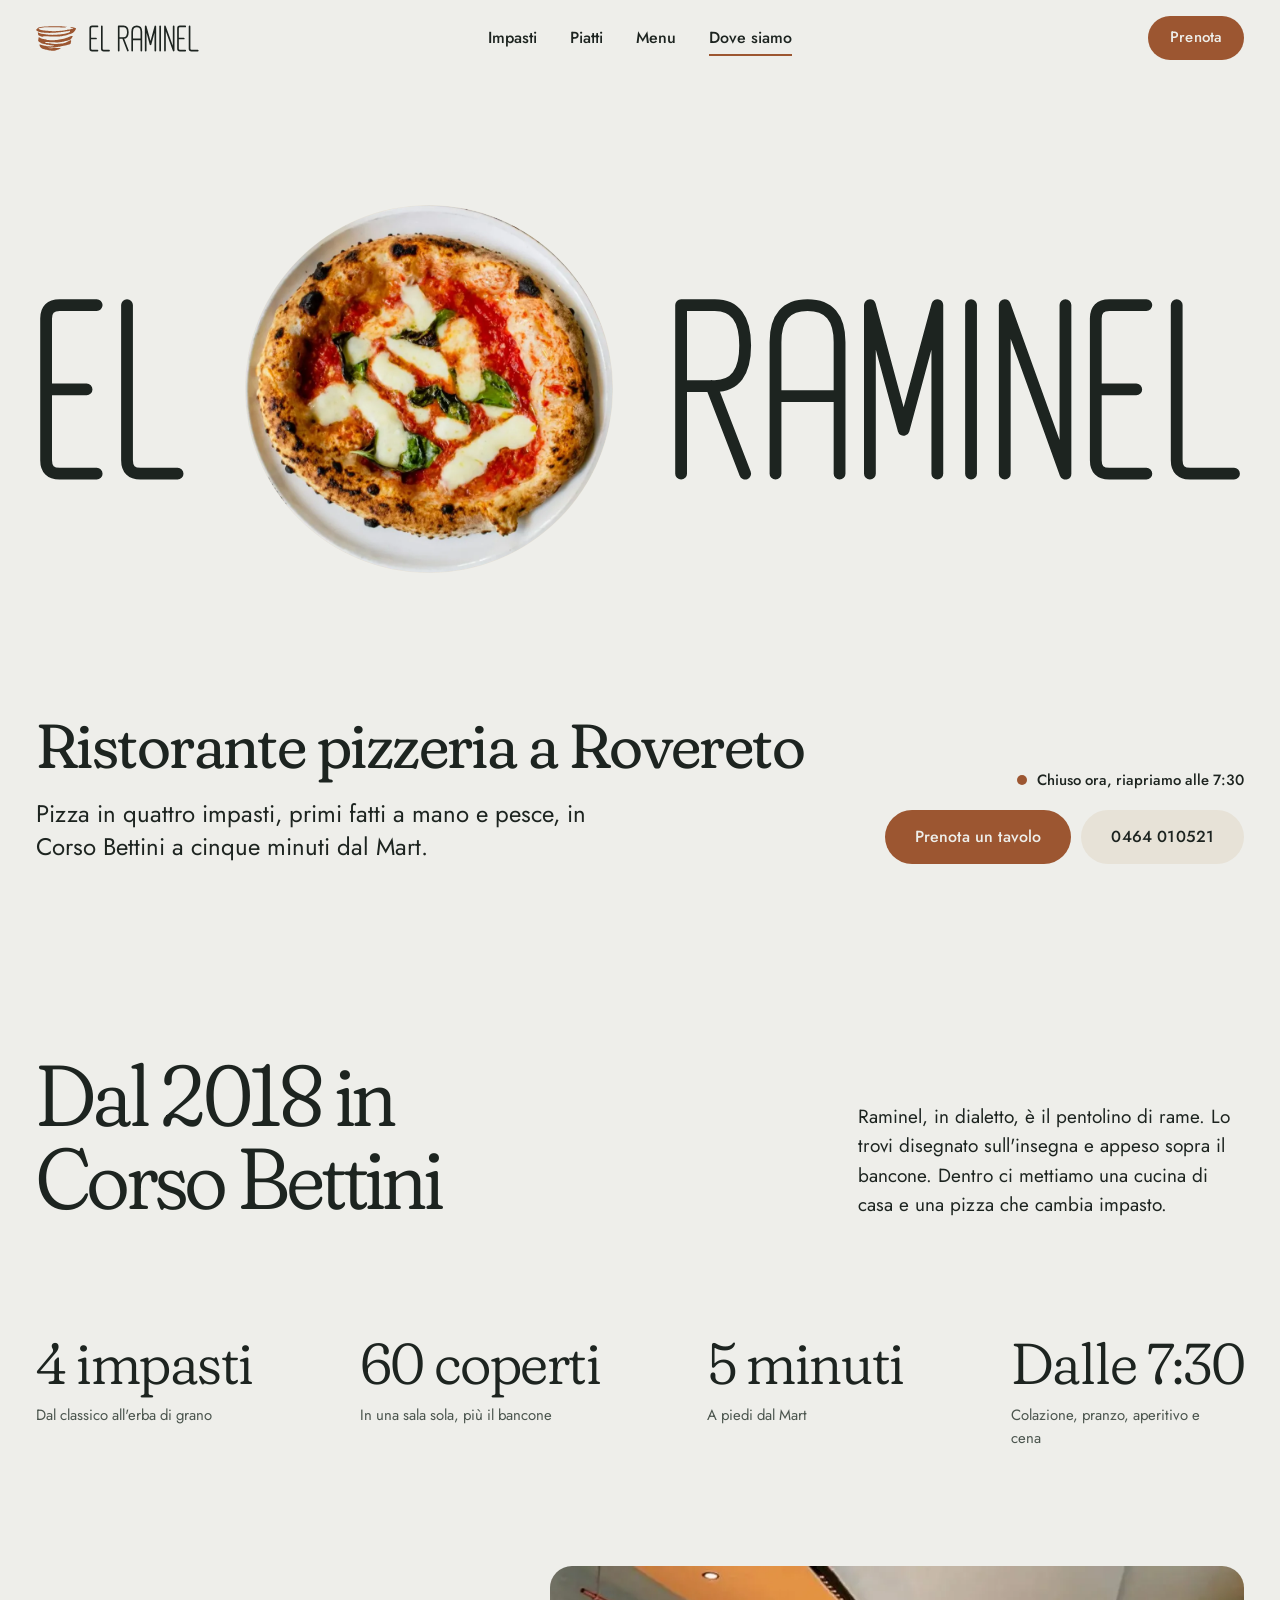
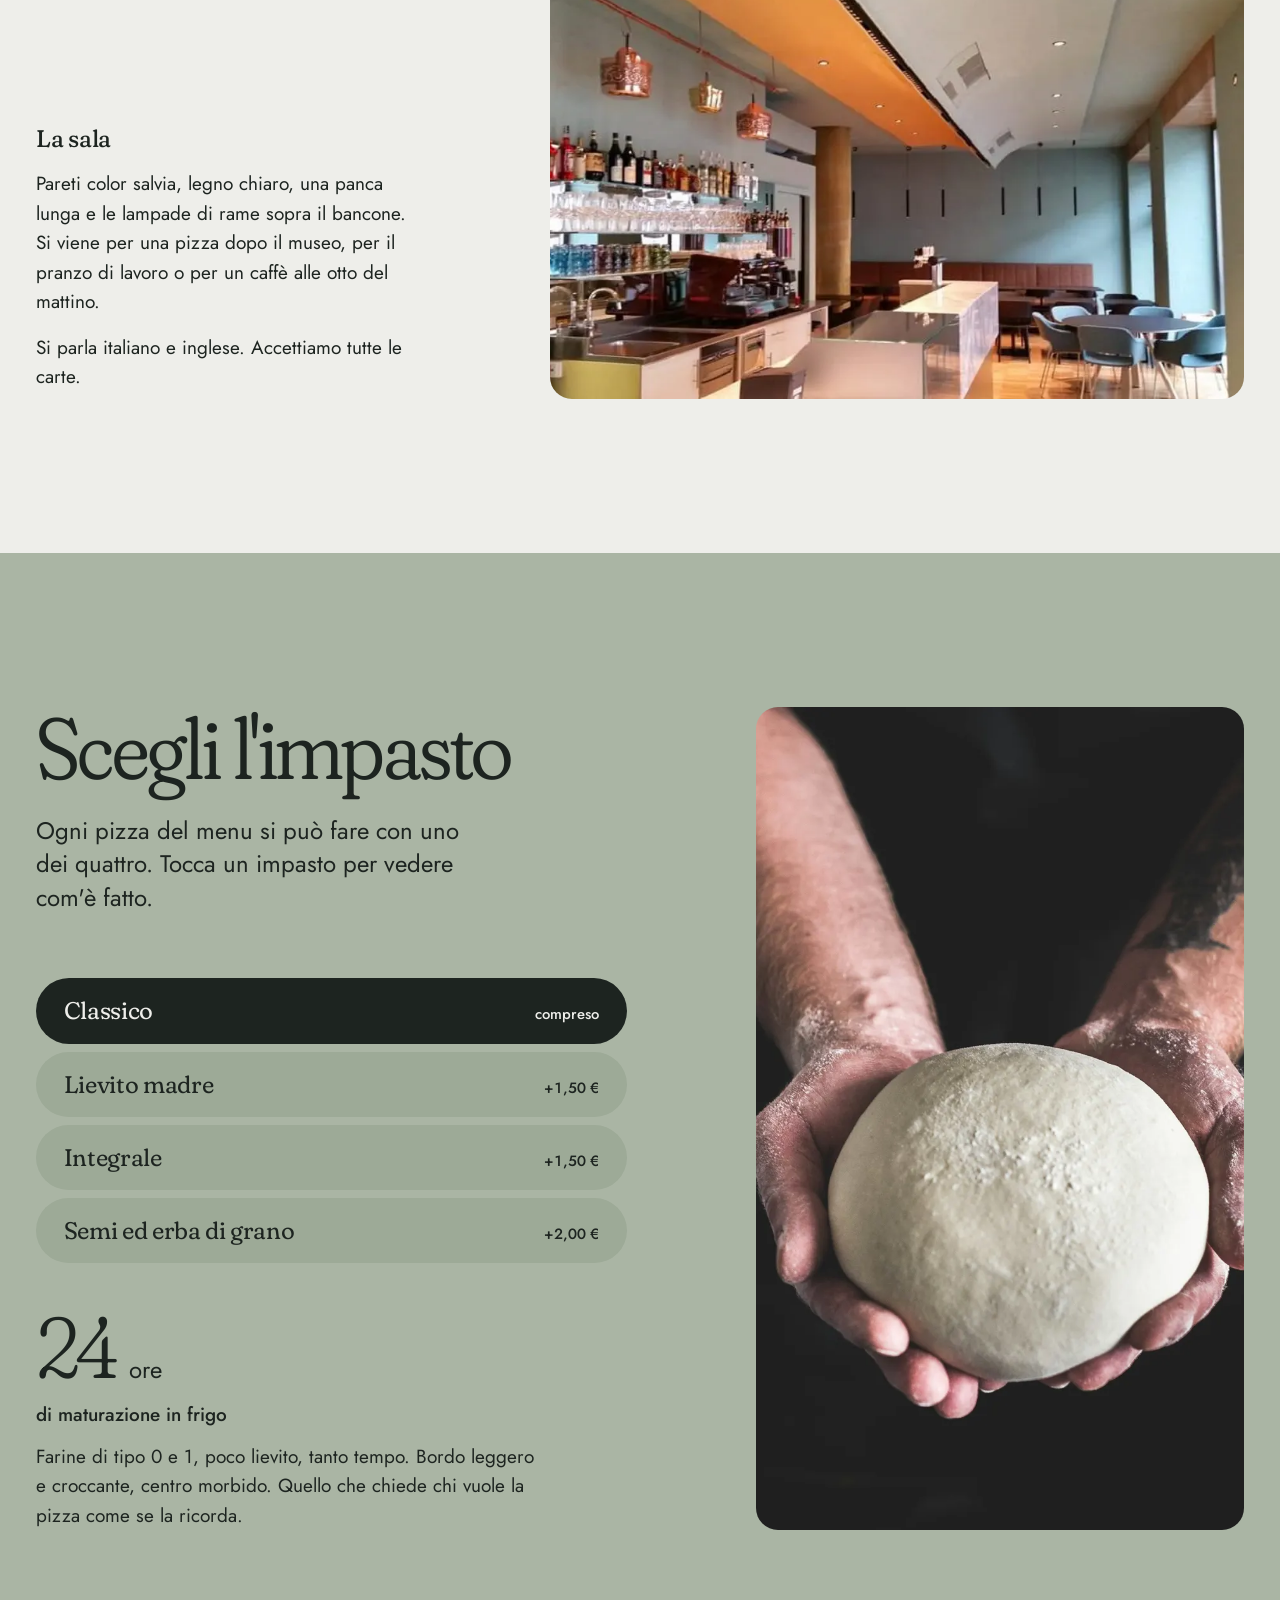
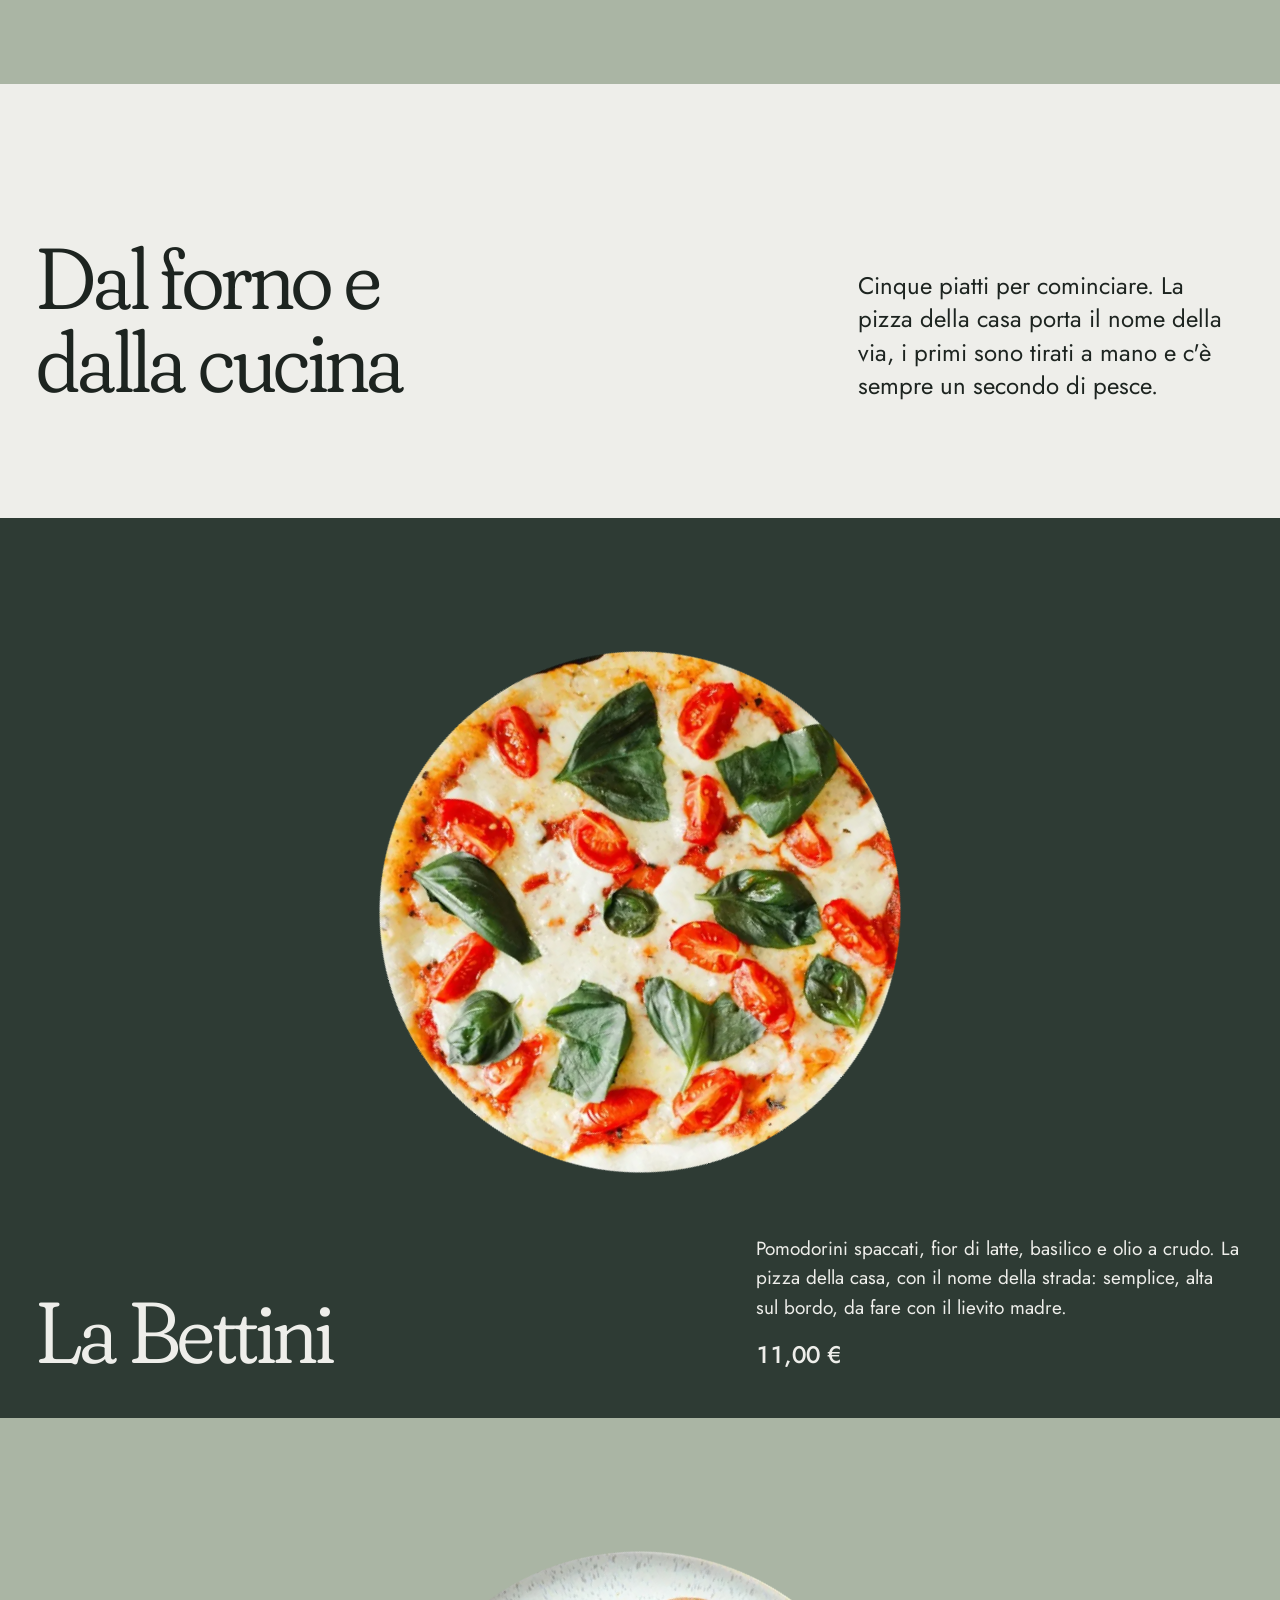
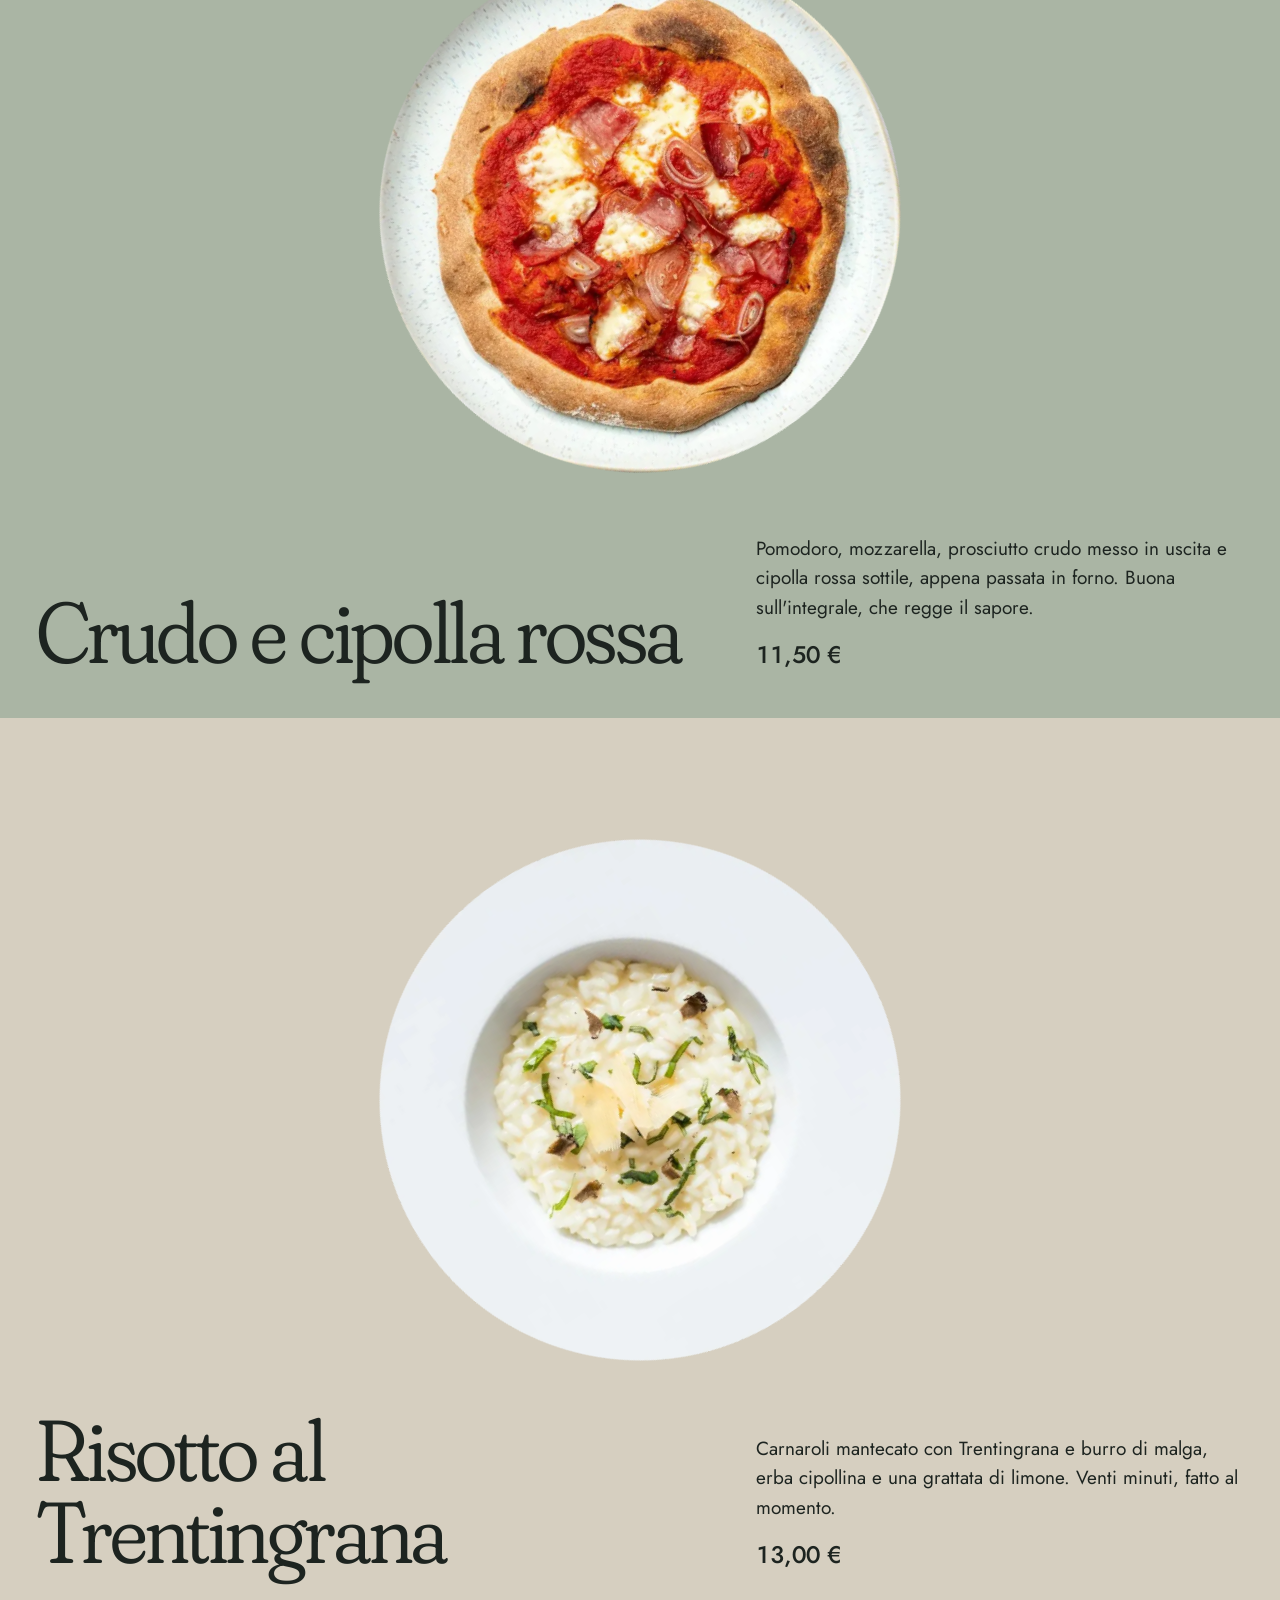
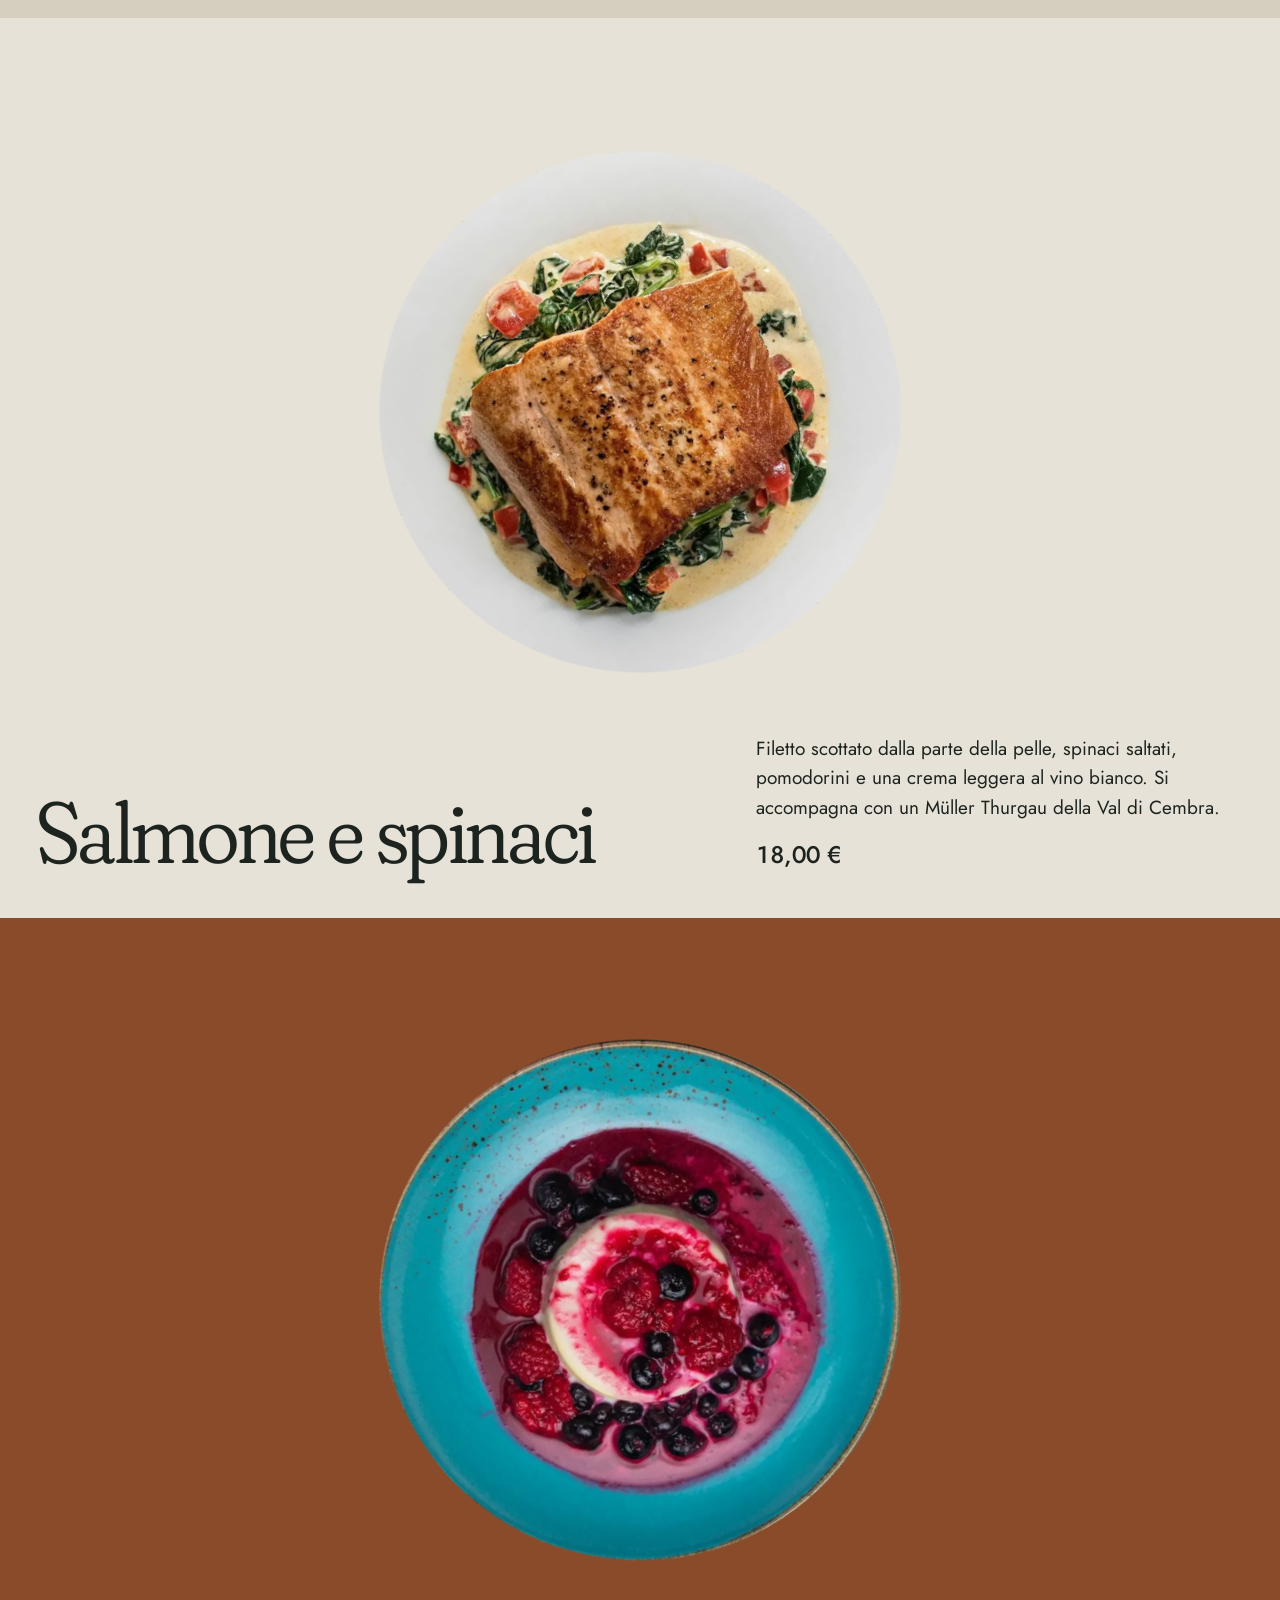
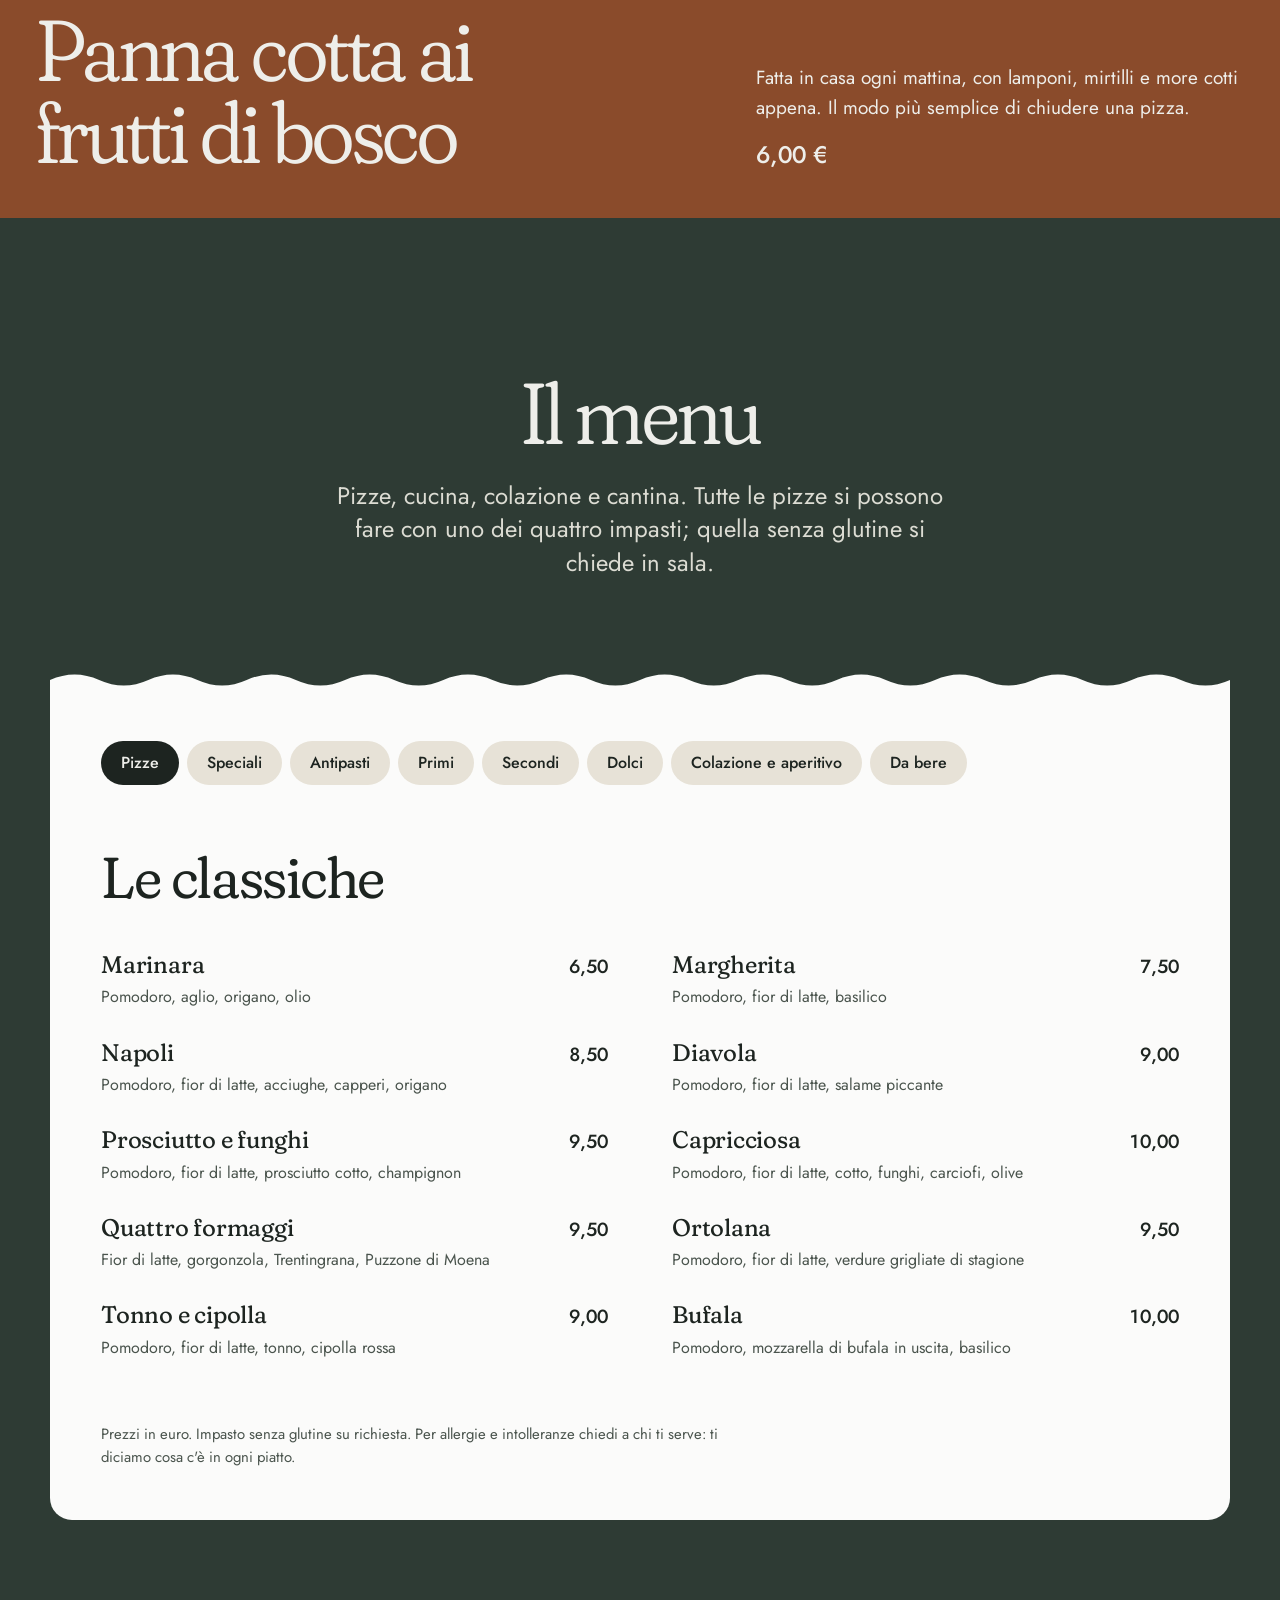
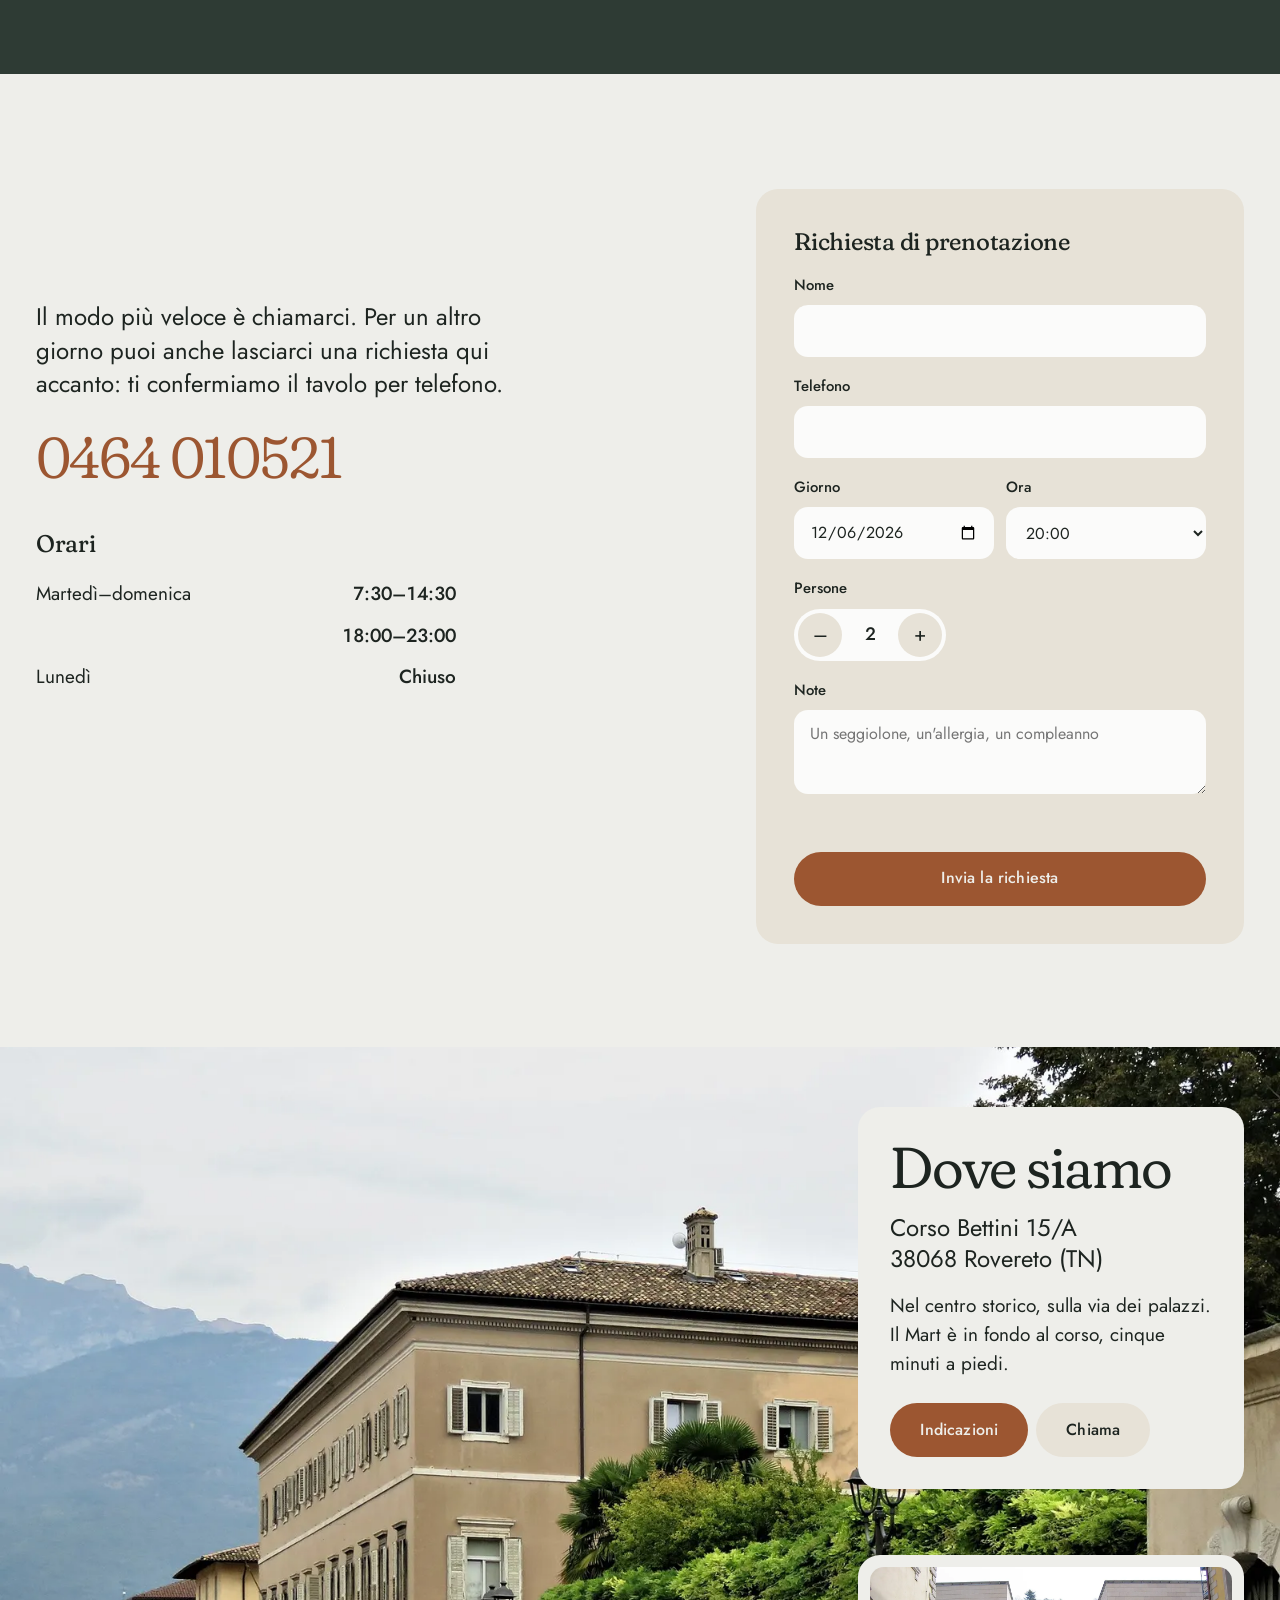
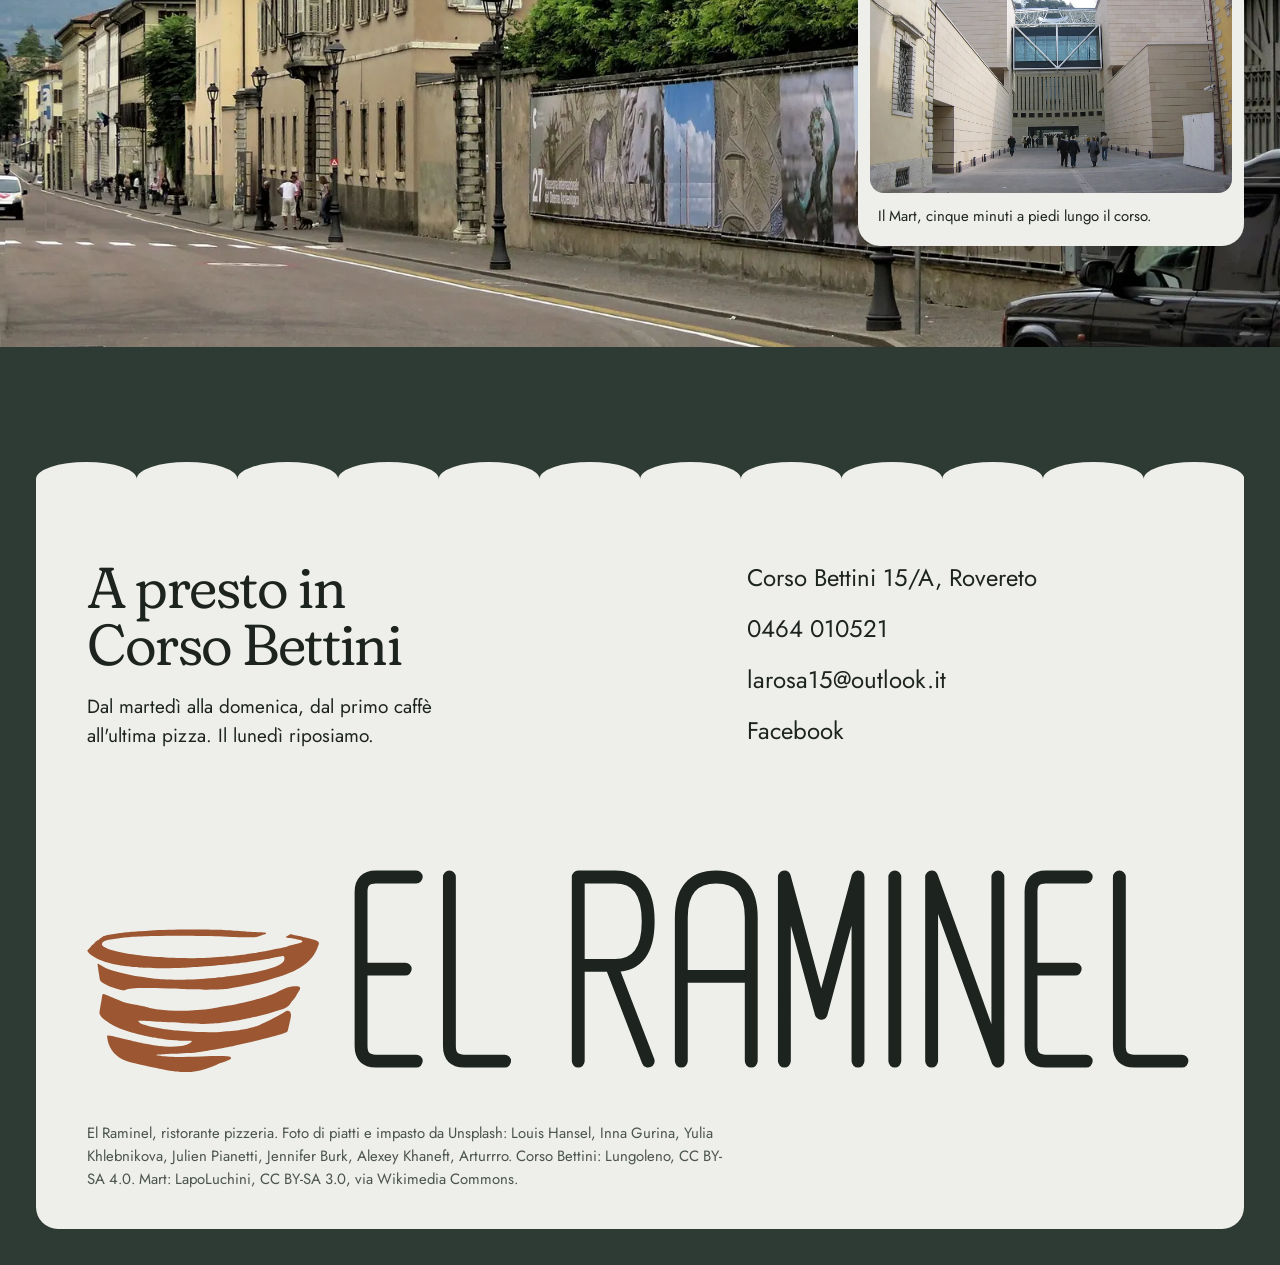
==== index.html @ 14fb2dc4 "Sito one-page di El Raminel, ristorante pizzeria a Rovereto Pagina statica (HTML, CSS, JS senza buil" ====
<!doctype html>
<html lang="it">
<head>
<meta charset="utf-8">
<meta name="viewport" content="width=device-width, initial-scale=1">
<title>El Raminel — Ristorante pizzeria a Rovereto</title>
<meta name="description" content="Ristorante pizzeria in Corso Bettini 15/A a Rovereto, a cinque minuti dal Mart. Pizza in quattro impasti, primi fatti a mano, pesce e dolci della casa. Chiuso il lunedì.">
<meta name="theme-color" content="#eeeeea">
<meta property="og:title" content="El Raminel — Ristorante pizzeria a Rovereto">
<meta property="og:description" content="Pizza in quattro impasti, primi fatti a mano e pesce, in Corso Bettini a cinque minuti dal Mart.">
<meta property="og:image" content="img/og.jpg">
<meta property="og:locale" content="it_IT">
<link rel="icon" href="img/logo/favicon.svg" type="image/svg+xml">
<link rel="preconnect" href="https://fonts.googleapis.com">
<link rel="preconnect" href="https://fonts.gstatic.com" crossorigin>
<link href="https://fonts.googleapis.com/css2?family=Fraunces:opsz,wght,SOFT,WONK@9..144,300..500,100,0&family=Jost:wght@400;500&display=swap" rel="stylesheet">
<link rel="preload" as="image" href="img/piatti/margherita.webp" fetchpriority="high">
<link rel="stylesheet" href="css/style.css">
<script>document.documentElement.classList.add('js')</script>
<script type="application/ld+json">
{"@context":"https://schema.org","@type":"Restaurant","name":"El Raminel","servesCuisine":["Pizza","Italiana","Trentina"],"telephone":"+39 0464 010521","email":"larosa15@outlook.it","address":{"@type":"PostalAddress","streetAddress":"Corso Bettini 15/A","postalCode":"38068","addressLocality":"Rovereto","addressRegion":"TN","addressCountry":"IT"},"openingHoursSpecification":[{"@type":"OpeningHoursSpecification","dayOfWeek":["Tuesday","Wednesday","Thursday","Friday","Saturday","Sunday"],"opens":"07:30","closes":"14:30"},{"@type":"OpeningHoursSpecification","dayOfWeek":["Tuesday","Wednesday","Thursday","Friday","Saturday","Sunday"],"opens":"18:00","closes":"23:00"}],"acceptsReservations":true,"priceRange":"€€"}
</script>
</head>
<body>
<svg width="0" height="0" style="position:absolute" aria-hidden="true">
  <symbol id="pot" viewBox="58 23 1527 943"><path fill="currentColor" fill-rule="evenodd" d="M 684.5 26.6 C 616.9 27.0, 502.4 30.7, 462 34.0 C 455.1 34.5, 441.8 35.4, 432.5 36.0 C 392.3 38.4, 339.6 42.5, 318.6 45.0 C 313.7 45.6, 301.8 46.9, 292.1 48.0 C 282.4 49.1, 271.5 50.4, 268 50.9 C 264.4 51.4, 254.5 52.8, 246 53.9 C 219.1 57.6, 183.6 64.3, 177.4 67.0 C 174.9 68.1, 171.5 69, 170.0 69 C 167.4 69, 164.5 70.7, 155.8 77.8 C 153.5 79.6, 150.2 81.7, 148.5 82.4 C 144.8 84.2, 142.1 86.5, 139.2 90.6 C 137.7 92.7, 135.3 94.3, 131.7 95.4 C 124.0 97.9, 111.7 107.6, 108.7 113.6 C 107.8 115.3, 106.0 117.4, 104.7 118.2 C 103.3 119.1, 100.9 121.1, 99.3 122.6 C 97.6 124.2, 94.4 126.7, 92.2 128.2 C 89.4 130.1, 87.3 132.7, 85.5 136.4 C 84.0 139.6, 81.8 142.5, 80.0 143.6 C 78.4 144.5, 76.7 146.1, 76.3 147.1 C 75.0 149.8, 65.1 159.8, 63.0 160.4 C 54.1 163.2, 68.8 183.4, 90 197.6 C 131.0 225.1, 179.7 243.7, 246 257.0 C 274.6 262.7, 286.5 264.7, 316.5 268.3 C 328.1 269.8, 332.6 270.2, 371.5 273.6 C 381.4 274.4, 394.2 275.5, 400 276.0 C 432.2 278.8, 529.9 281.2, 584 280.5 C 633.6 279.8, 706.9 277.6, 730 276.0 C 737.4 275.5, 753.8 274.4, 766.5 273.5 C 779.1 272.7, 795.3 271.5, 802.5 271.0 C 824.6 269.2, 841.7 268.1, 861.5 267.0 C 871.9 266.4, 883.6 265.5, 887.5 264.9 C 891.3 264.4, 900.1 263.5, 907 262.9 C 913.8 262.3, 925.5 261.1, 933 260.4 C 940.4 259.6, 954.1 258.3, 963.5 257.4 C 972.8 256.6, 984.3 255.5, 989 255.0 C 993.6 254.4, 1003.1 253.5, 1010 252.9 C 1016.8 252.3, 1027.6 251.1, 1034 250.3 C 1040.3 249.5, 1050.9 248.2, 1057.5 247.4 C 1064.1 246.6, 1076.4 245.0, 1085 243.9 C 1093.5 242.8, 1104.3 241.4, 1109 240.8 C 1113.6 240.3, 1119.3 239.4, 1121.5 239.0 C 1123.7 238.5, 1130.2 237.6, 1136 237.0 C 1145.3 235.9, 1152.2 235.0, 1179.5 230.8 C 1183.3 230.3, 1188.1 229.4, 1190.1 228.9 C 1192.1 228.4, 1197.9 227.3, 1203.1 226.5 C 1208.2 225.7, 1220.6 223.7, 1230.5 221.9 C 1240.4 220.2, 1254.8 217.7, 1262.5 216.5 C 1275.6 214.3, 1293.7 210.7, 1307.4 207.5 C 1318.5 204.9, 1344.9 200, 1347.8 200 C 1356.9 200, 1359.6 219.9, 1352.3 234.2 C 1334.1 270.1, 1223.0 302.6, 1028 329.0 C 1008.8 331.6, 1005.5 332.0, 957 337.9 C 952.3 338.5, 941.5 339.6, 933 340.5 C 924.4 341.3, 913.2 342.4, 908 343.0 C 890.3 344.9, 878.5 346.0, 865 347.0 C 857.5 347.5, 842.9 348.6, 832.5 349.5 C 799.7 352.0, 762.7 353.9, 727 354.9 C 708.0 355.4, 688 356.1, 682.5 356.4 C 670.9 357.0, 568.7 354.3, 552.5 352.9 C 546.4 352.4, 534.7 351.5, 526.5 351.0 C 492.9 348.6, 482.3 347.2, 414.5 336.9 C 309.2 320.9, 209.0 295.0, 170.5 273.7 C 164.4 270.3, 155.5 265.4, 150.6 262.7 C 145.7 260.1, 139.7 256.5, 137.4 254.9 C 128.3 248.7, 126.1 251.1, 128.4 265.1 C 129.2 270.2, 130.8 280.8, 132.0 288.5 C 133.1 296.2, 134.8 307, 135.6 312.5 C 136.5 318, 137.6 324.7, 138.1 327.5 C 138.5 330.2, 139.4 336.3, 139.9 341 C 142.6 362.5, 145.7 367.5, 162.7 377.8 C 189.0 393.6, 225.3 408.7, 258.5 417.4 C 300.1 428.4, 299.6 428.3, 309.2 424.4 C 342.8 410.7, 406.4 408.5, 597.5 414.4 C 624.4 415.2, 662.2 416.4, 681.5 417.0 C 700.7 417.5, 729.3 418.4, 745 418.9 C 845.3 422.2, 850.1 422.3, 891 421.1 C 913.2 420.4, 936.4 419.5, 942.5 418.9 C 948.5 418.4, 959.8 417.5, 967.5 416.9 C 975.2 416.3, 991.4 414.1, 1003.5 412.0 C 1025.6 408.1, 1032.3 407.0, 1048 404.9 C 1062.7 402.9, 1074.1 401.0, 1086 398.5 C 1092.3 397.1, 1106.2 394.2, 1117 391.9 C 1153.0 384.3, 1205.2 370.9, 1250.5 357.7 C 1260.9 354.6, 1279.6 349.2, 1292 345.6 C 1449.0 300.0, 1525.9 247.9, 1568.9 157.8 C 1574.3 146.5, 1582.9 122.0, 1582.9 118 C 1582.9 104.5, 1570.0 97.0, 1532.5 88.5 C 1528.6 87.7, 1523.7 86.5, 1521.5 86.0 C 1506.1 82.2, 1463.6 72.3, 1444.5 68.0 C 1431.8 65.2, 1416.7 61.8, 1410.9 60.4 C 1396.2 57.0, 1398.8 56.4, 1377.7 68.2 C 1359.6 78.3, 1360.2 79.5, 1384.6 81.6 C 1411.8 83.9, 1429.3 87.2, 1466.0 97.1 C 1473.6 99.2, 1476.5 104.1, 1472.7 108.3 C 1470.4 110.8, 1463.8 113.0, 1429.5 122.4 C 1407.5 128.4, 1387.6 133.9, 1375 137.5 C 1362.9 140.8, 1340 146.2, 1306.5 153.5 C 1259.1 163.9, 1235.8 168.5, 1207.6 173.0 C 1190.5 175.8, 1175.8 178.2, 1175 178.4 C 1172.6 179.1, 1135.5 184.9, 1124 186.4 C 1118.2 187.2, 1105.6 188.7, 1096 189.9 C 1086.3 191.1, 1068.1 193.4, 1055.5 195.1 C 1027.5 198.7, 1012.3 200.3, 987.5 202.4 C 977.0 203.3, 959.0 204.9, 947.5 206.0 C 913.3 209.2, 889.3 210.8, 858 212.0 C 841.7 212.6, 820.6 213.5, 811.1 214.0 C 788.4 215.2, 707.0 215.2, 673.1 214.0 C 658.4 213.4, 632.3 212.5, 615 211.9 C 597.6 211.4, 577.8 210.5, 571 210.0 C 564.1 209.5, 550.6 208.6, 541 207.9 C 505.3 205.7, 494.9 204.9, 473.5 203.0 C 430.9 199.1, 423.0 198.3, 373.5 192.0 C 364.2 190.8, 350.3 188.7, 342.5 187.4 C 334.8 186.0, 320.3 183.6, 310.4 182.0 C 300.5 180.4, 287.4 177.9, 281.4 176.5 C 275.4 175.1, 264.2 172.6, 256.5 171.0 C 203.7 159.5, 158.8 139.5, 156.4 126.3 C 153.6 111.9, 169.5 100.7, 201.4 94.4 C 247.0 85.6, 294.0 79.2, 330.6 77.0 C 398.5 72.8, 438.3 71.1, 499 69.8 C 582.4 68.0, 705.0 67.6, 778.5 68.9 C 886.6 70.7, 922.8 71.6, 1013 75.0 C 1027.5 75.5, 1066.5 76.5, 1099.5 77.1 C 1172.5 78.5, 1175.9 78.2, 1198.5 68.2 C 1210.5 62.8, 1219.9 59.5, 1227.4 58.0 C 1233.1 56.8, 1235 55.1, 1235 51.1 C 1235 47.2, 1231.3 46.0, 1220.0 45.9 C 1214.2 45.9, 1202.5 45.5, 1194 44.9 C 1185.4 44.4, 1170.6 43.6, 1161 43.0 C 1151.3 42.4, 1135.8 41.5, 1126.5 40.9 C 1117.1 40.4, 1105 39.5, 1099.5 38.9 C 1083.5 37.4, 1008.3 32.1, 987 30.9 C 976.2 30.4, 961.4 29.5, 954 28.9 C 938.5 27.8, 796.4 25.9, 751.5 26.2 C 735 26.3, 704.8 26.5, 684.5 26.6 M 1416 400.0 C 1387.9 402.3, 1365.6 409.5, 1329.6 427.9 C 1319.1 433.2, 1307.8 438.8, 1304.5 440.2 C 1301.2 441.7, 1294.6 444.5, 1290 446.5 C 1273.1 453.7, 1201.6 477.9, 1179 484.0 C 1087.9 508.5, 1033.4 520.1, 949.5 533.0 C 938.5 534.7, 924.1 537.1, 917.5 538.4 C 891.2 543.6, 846.1 550.2, 826 551.9 C 819.1 552.5, 809.2 553.4, 804 553.9 C 795.6 554.8, 787.0 555.5, 763.5 557.5 C 691.4 563.5, 596.4 561.7, 528.4 553.1 C 513.3 551.2, 477.5 543.9, 465.5 540.3 C 438.4 532.2, 433.5 531.0, 412 527.0 C 399.6 524.7, 379.8 521.0, 368 518.8 C 356.1 516.6, 341.5 513.9, 335.4 512.9 C 311.3 508.8, 271.7 494.5, 222 472.0 C 196.8 460.5, 169.3 450, 164.8 450 C 160.1 450, 158.6 454.9, 154.0 486 C 153.4 490.1, 152.2 497.1, 151.4 501.5 C 145.0 536.7, 139.9 568.5, 140.0 573.5 C 140.0 582.2, 150.3 600.2, 161.1 610.5 C 179.7 628.3, 229.6 658.6, 262.5 672.1 C 291.5 684.0, 340.5 700.5, 372.4 709.1 C 421.3 722.2, 424.1 722.9, 435.0 724.9 C 440.8 726.0, 452.0 728.2, 460 729.9 C 467.9 731.6, 478.3 733.7, 483 734.5 C 487.6 735.4, 493.1 736.5, 495.2 737.0 C 500.1 738.3, 570.9 748.6, 587 750.4 C 602.4 752.1, 619.2 753.6, 637.5 755.0 C 645.2 755.5, 656.4 756.5, 662.5 757.1 C 668.5 757.7, 689.4 758.2, 709 758.2 C 730.9 758.2, 744.9 758.6, 745.7 759.2 C 755.7 767.1, 710.6 789.5, 677.7 792.9 C 626.5 798.4, 578.9 798.4, 539.5 793.0 C 526.8 791.3, 512.9 789.4, 508.5 788.9 C 489.2 786.4, 473.4 783.6, 443 777.6 C 425.1 774.1, 409.3 770.9, 408 770.7 C 405.7 770.3, 310.0 747.6, 270 738.0 C 191.2 719.1, 189.0 718.9, 190.4 732.8 C 196.9 796.3, 232.1 849, 287.0 877.2 C 312.7 890.3, 348.1 900.6, 435.5 920.4 C 449.2 923.5, 463.4 926.7, 467 927.6 C 470.5 928.4, 484.0 931.3, 497 934.0 C 509.9 936.6, 531.5 941.1, 545 943.9 C 593.5 954.0, 599.7 955.1, 615 957.0 C 623.5 958.0, 635.9 959.5, 642.5 960.3 C 672.3 964.0, 677.5 964.2, 707.0 963.6 C 773.6 962.3, 825.8 949.8, 911 914.9 C 920.6 911.0, 934.5 905.6, 942 902.9 C 994.6 884.1, 1008.4 876.3, 1003.9 867.9 C 998.6 857.9, 950.3 856.2, 808 860.9 C 644.4 866.4, 583.6 865.1, 526.5 854.8 C 508.3 851.6, 510.7 848.5, 532.2 847.6 C 540.6 847.2, 555.8 846.5, 566 846.0 C 576.1 845.4, 601.1 844.3, 621.5 843.5 C 641.8 842.7, 667.0 841.5, 677.5 841.0 C 687.9 840.4, 707.3 839.5, 720.5 838.9 C 752.4 837.5, 775.0 835.1, 810.4 829.5 C 815.4 828.7, 823.3 827.5, 828 826.9 C 841.9 825.1, 861.6 822.0, 876 819.3 C 909.1 813.2, 917.1 811.7, 926.5 809.9 C 932 808.9, 940.7 807.3, 946 806.5 C 956.9 804.7, 974.1 801.4, 995 797.0 C 1002.9 795.3, 1014.6 792.8, 1021 791.5 C 1057.3 784.0, 1082.0 778.6, 1115 770.9 C 1207.7 749.2, 1241.5 740.8, 1279 730.0 C 1286.4 727.9, 1300.8 723.8, 1311 720.9 C 1332.1 715.0, 1367.9 702.7, 1372.6 699.8 C 1376.5 697.5, 1377.8 694.1, 1381.9 676 C 1383.6 668.5, 1386.8 654.6, 1389.0 645 C 1400.9 592.5, 1401.2 590.3, 1396.7 575 C 1394.3 566.5, 1386.5 561, 1377.2 561 C 1371.8 561, 1370.3 561.6, 1350 572.9 C 1237.8 635.2, 1184.5 660.1, 1141.0 670.6 C 1133.0 672.5, 1122.1 675.1, 1116.9 676.5 C 1107.3 679.0, 1054.8 688.0, 1039 689.9 C 1021.0 692.0, 992.9 694.9, 979.5 696.0 C 971.8 696.6, 958.6 697.7, 950.3 698.5 C 888.0 704.3, 789.3 702.5, 693 694.0 C 686.6 693.4, 670.0 692.0, 656 690.9 C 641.9 689.8, 627.5 688.5, 624 687.9 C 618.1 687.0, 582.4 682.6, 559.5 680.0 C 554.5 679.4, 548.2 678.5, 545.5 677.9 C 542.7 677.4, 533.9 675.8, 526 674.4 C 478.6 666.1, 424.5 651.7, 412.1 644.2 C 405.4 640.2, 396 631.6, 396 629.6 C 396 624.7, 394.2 624.7, 500.5 630.9 C 509.8 631.4, 522.6 632.1, 529 632.5 C 535.3 632.8, 551.3 633.7, 564.5 634.4 C 577.7 635.2, 597.7 636.3, 609 636.9 C 646.6 638.9, 664.3 639.9, 681 641.0 C 782.4 647.5, 832.8 648.5, 877.5 645.0 C 884.1 644.4, 897.6 643.5, 907.5 642.9 C 917.4 642.3, 930.6 641.2, 937 640.3 C 943.3 639.5, 951.9 638.5, 956.2 637.9 C 969.4 636.3, 979.1 635.0, 986.5 634.0 C 990.3 633.5, 998.9 632.3, 1005.5 631.5 C 1012.1 630.6, 1020.6 629.3, 1024.5 628.5 C 1028.3 627.7, 1036.4 626.1, 1042.5 625.0 C 1048.5 623.9, 1062.2 621.4, 1073 619.5 C 1083.7 617.5, 1097.4 615.0, 1103.5 613.9 C 1115.3 611.7, 1125.4 609.5, 1156.5 602.4 C 1167.5 599.9, 1184.1 596.1, 1193.5 593.9 C 1229.7 585.7, 1263.4 576.2, 1298.5 564.5 C 1312.2 559.9, 1329.5 554.4, 1337 552.4 C 1364.6 544.9, 1385.1 531.2, 1395.5 513.1 C 1399.9 505.7, 1406.5 496.8, 1410.5 493 C 1412.5 491.0, 1415.5 487.4, 1417.2 485 C 1418.9 482.5, 1421.3 479.3, 1422.6 477.9 C 1425.4 474.9, 1430.0 467.7, 1436.2 456.5 C 1438.7 452.1, 1443.7 443.7, 1447.4 438 C 1461.1 416.3, 1462.3 411.4, 1455.5 404.6 C 1450.0 399.0, 1440.9 398.0, 1416 400.0"/></symbol>
  <symbol id="wm-el" viewBox="-6 -6 90 112"><g fill="none" stroke="currentColor" stroke-width="7" stroke-linecap="round" stroke-linejoin="round"><path d="M30 0H8Q0 0 0 8V92Q0 100 8 100H30M0 50H24"/><path d="M48 0V92Q48 100 56 100H78"/></g></symbol>
  <symbol id="wm-raminel" viewBox="112 -6 340 112"><g fill="none" stroke="currentColor" stroke-width="7" stroke-linecap="round" stroke-linejoin="round"><path d="M118 100V0H138Q156 0 156 24Q156 48 138 48H118M136 48L156 100"/><path d="M174 100V22Q174 0 193 0Q212 0 212 22V100M174 54H212"/><path d="M230 100V0L250 74L270 0V100"/><path d="M290 0V100"/><path d="M310 100V0L346 100V0"/><path d="M394 0H372Q364 0 364 8V92Q364 100 372 100H394M364 50H388"/><path d="M412 0V92Q412 100 420 100H446"/></g></symbol>
  <symbol id="wm" viewBox="-6 -6 458 112"><use href="#wm-el" x="-6" y="-6" width="90" height="112"/><use href="#wm-raminel" x="112" y="-6" width="340" height="112"/></symbol>
</svg>

<a class="skip" href="#impasti">Vai al contenuto</a>

<header class="bar" data-bar>
  <a class="bar__brand" href="#top" aria-label="El Raminel, torna all'inizio">
    <svg class="bar__pot" aria-hidden="true"><use href="#pot"/></svg>
    <svg class="bar__wm" viewBox="-6 -6 458 112" aria-hidden="true"><use href="#wm-el" x="-6" y="-6" width="90" height="112"/><use href="#wm-raminel" x="112" y="-6" width="340" height="112"/></svg>
  </a>
  <nav class="bar__nav" aria-label="Sezioni">
    <a href="#impasti">Impasti</a>
    <a href="#piatti">Piatti</a>
    <a href="#menu">Menu</a>
    <a href="#dove">Dove siamo</a>
  </nav>
  <a class="button button--small bar__cta" href="#prenota">Prenota</a>
  <button class="bar__toggle" type="button" aria-expanded="false" aria-controls="drawer" data-toggle><span>Menu</span></button>
</header>

<div class="drawer" id="drawer" data-drawer hidden>
  <nav aria-label="Sezioni">
    <a href="#impasti">Impasti</a>
    <a href="#piatti">Piatti</a>
    <a href="#menu">Menu</a>
    <a href="#prenota">Prenota</a>
    <a href="#dove">Dove siamo</a>
  </nav>
  <a class="drawer__tel" href="tel:+390464010521">0464 010521</a>
</div>

<main id="top">

  <!-- Hero: the sign's wordmark, split by the plate -->
  <section class="hero" aria-labelledby="hero-title">
    <div class="hero__stage">
      <svg class="hero__word hero__word--el" viewBox="-6 -6 90 112" role="img" aria-label="El"><use href="#wm-el" x="-6" y="-6" width="90" height="112"/></svg>
      <figure class="hero__plate">
        <div class="plate plate--spin"><img src="img/piatti/margherita.webp" width="900" height="900" alt="Una pizza margherita vista dall'alto, nel piatto bianco" fetchpriority="high"></div>
      </figure>
      <svg class="hero__word hero__word--raminel" viewBox="112 -6 340 112" role="img" aria-label="Raminel"><use href="#wm-raminel" x="112" y="-6" width="340" height="112"/></svg>
    </div>
    <div class="hero__foot">
      <div class="hero__text">
        <h1 id="hero-title" class="hero__title">Ristorante pizzeria a Rovereto</h1>
        <p class="hero__lead">Pizza in quattro impasti, primi fatti a mano e pesce, in Corso Bettini a cinque minuti dal Mart.</p>
      </div>
      <div class="hero__act">
        <p class="status" data-status><span class="status__dot" aria-hidden="true"></span><span data-status-text>Martedì–domenica, 7:30–14:30 e 18:00–23:00</span></p>
        <div class="hero__buttons">
          <a class="button" href="#prenota">Prenota un tavolo</a>
          <a class="button button--ghost" href="tel:+390464010521">0464 010521</a>
        </div>
      </div>
    </div>
  </section>

  <!-- Intro: name, room, facts -->
  <section class="intro" aria-labelledby="intro-title">
    <div class="intro__top">
      <h2 id="intro-title" class="h-display" data-reveal>Dal 2018 in Corso Bettini</h2>
      <p class="intro__note" data-reveal style="--d:90ms">Raminel, in dialetto, è il pentolino di rame. Lo trovi disegnato sull'insegna e appeso sopra il bancone. Dentro ci mettiamo una cucina di casa e una pizza che cambia impasto.</p>
    </div>
    <dl class="facts">
      <div data-reveal><dt>4 impasti</dt><dd>Dal classico all'erba di grano</dd></div>
      <div data-reveal style="--d:70ms"><dt>60 coperti</dt><dd>In una sala sola, più il bancone</dd></div>
      <div data-reveal style="--d:140ms"><dt>5 minuti</dt><dd>A piedi dal Mart</dd></div>
      <div data-reveal style="--d:210ms"><dt>Dalle 7:30</dt><dd>Colazione, pranzo, aperitivo e cena</dd></div>
    </dl>
    <div class="intro__room">
      <div class="intro__roomtext" data-reveal>
        <h3 class="h-small">La sala</h3>
        <p>Pareti color salvia, legno chiaro, una panca lunga e le lampade di rame sopra il bancone. Si viene per una pizza dopo il museo, per il pranzo di lavoro o per un caffè alle otto del mattino.</p>
        <p>Si parla italiano e inglese. Accettiamo tutte le carte.</p>
      </div>
      <figure class="intro__photo" data-reveal style="--d:90ms">
        <img src="img/sala.webp" width="990" height="556" loading="lazy" alt="La sala di El Raminel: il bancone con le lampade di rame, le pareti color salvia e i tavoli in fondo">
      </figure>
    </div>
  </section>

  <!-- Live thing: choose the dough -->
  <section class="doughs" id="impasti" aria-labelledby="impasti-title">
    <div class="doughs__grid">
      <div class="doughs__head">
        <h2 id="impasti-title" class="h-display" data-reveal>Scegli l'impasto</h2>
        <p class="lead" data-reveal style="--d:90ms">Ogni pizza del menu si può fare con uno dei quattro. Tocca un impasto per vedere com'è fatto.</p>
      </div>

      <div class="doughs__picker" role="radiogroup" aria-label="Impasto" data-dough-picker>
        <button type="button" role="radio" aria-checked="true" data-dough="classico"><span>Classico</span><span class="doughs__delta">compreso</span></button>
        <button type="button" role="radio" aria-checked="false" data-dough="madre"><span>Lievito madre</span><span class="doughs__delta">+1,50 €</span></button>
        <button type="button" role="radio" aria-checked="false" data-dough="integrale"><span>Integrale</span><span class="doughs__delta">+1,50 €</span></button>
        <button type="button" role="radio" aria-checked="false" data-dough="semi"><span>Semi ed erba di grano</span><span class="doughs__delta">+2,00 €</span></button>
      </div>

      <div class="doughs__card" aria-live="polite">
        <article class="dough is-on" data-dough-panel="classico">
          <p class="dough__hours"><strong>24</strong> ore</p>
          <p class="dough__sub">di maturazione in frigo</p>
          <p>Farine di tipo 0 e 1, poco lievito, tanto tempo. Bordo leggero e croccante, centro morbido. Quello che chiede chi vuole la pizza come se la ricorda.</p>
        </article>
        <article class="dough" data-dough-panel="madre" hidden>
          <p class="dough__hours"><strong>36</strong> ore</p>
          <p class="dough__sub">con lievito madre rinfrescato ogni mattina</p>
          <p>Più profumo e una punta acidula, alveoli grandi, cornicione che si strappa. Lunga lievitazione: si digerisce bene anche a cena tardi.</p>
        </article>
        <article class="dough" data-dough-panel="integrale" hidden>
          <p class="dough__hours"><strong>24</strong> ore</p>
          <p class="dough__sub">con farina integrale macinata a pietra</p>
          <p>Il colore del grano intero e un sapore più pieno, quasi di pane. Crosta rustica, più fibre. Sta bene con verdure e formaggi di malga.</p>
        </article>
        <article class="dough" data-dough-panel="semi" hidden>
          <p class="dough__hours"><strong>30</strong> ore</p>
          <p class="dough__sub">con semi di lino, girasole e sesamo</p>
          <p>Un impasto che non trovi ovunque: semi tostati ed erba di grano nella farina. Croccante, nocciolato, di un verde dorato appena accennato.</p>
        </article>
      </div>

      <figure class="doughs__photo" data-reveal>
        <img src="img/impasto.webp" width="1000" height="1300" loading="lazy" alt="Due mani infarinate tengono un panetto di impasto liscio">
      </figure>
    </div>
  </section>

  <!-- Dishes: plates on flat fields, stacked -->
  <section class="dishes" id="piatti" aria-labelledby="piatti-title">
    <div class="dishes__intro">
      <h2 id="piatti-title" class="h-display" data-reveal>Dal forno e dalla cucina</h2>
      <p class="lead" data-reveal style="--d:90ms">Cinque piatti per cominciare. La pizza della casa porta il nome della via, i primi sono tirati a mano e c'è sempre un secondo di pesce.</p>
    </div>

    <div class="stack">
      <article class="dish" style="--field:var(--pine);--field-ink:var(--paper);--field-soft:#c9cfc6">
        <figure class="dish__plate"><div class="plate" data-turn><img src="img/piatti/bettini.webp" width="900" height="900" loading="lazy" alt="Pizza con pomodorini, fior di latte e foglie di basilico, vista dall'alto"></div></figure>
        <div class="dish__text">
          <h3 class="dish__name">La Bettini</h3>
          <div class="dish__body">
            <p>Pomodorini spaccati, fior di latte, basilico e olio a crudo. La pizza della casa, con il nome della strada: semplice, alta sul bordo, da fare con il lievito madre.</p>
            <p class="dish__price">11,00 €</p>
          </div>
        </div>
      </article>

      <article class="dish" style="--field:var(--sage);--field-ink:var(--ink);--field-soft:#36413a">
        <figure class="dish__plate"><div class="plate" data-turn><img src="img/piatti/crudo.webp" width="900" height="900" loading="lazy" alt="Pizza con prosciutto crudo, mozzarella e cipolla rossa nel piatto in ceramica"></div></figure>
        <div class="dish__text">
          <h3 class="dish__name">Crudo e cipolla rossa</h3>
          <div class="dish__body">
            <p>Pomodoro, mozzarella, prosciutto crudo messo in uscita e cipolla rossa sottile, appena passata in forno. Buona sull'integrale, che regge il sapore.</p>
            <p class="dish__price">11,50 €</p>
          </div>
        </div>
      </article>

      <article class="dish" style="--field:var(--stone);--field-ink:var(--ink);--field-soft:#3d463f">
        <figure class="dish__plate"><div class="plate" data-turn><img src="img/piatti/risotto.webp" width="900" height="900" loading="lazy" alt="Risotto bianco con erba cipollina in un piatto fondo bianco"></div></figure>
        <div class="dish__text">
          <h3 class="dish__name">Risotto al Trentingrana</h3>
          <div class="dish__body">
            <p>Carnaroli mantecato con Trentingrana e burro di malga, erba cipollina e una grattata di limone. Venti minuti, fatto al momento.</p>
            <p class="dish__price">13,00 €</p>
          </div>
        </div>
      </article>

      <article class="dish" style="--field:var(--paper-2);--field-ink:var(--ink);--field-soft:#3d463f">
        <figure class="dish__plate"><div class="plate" data-turn><img src="img/piatti/salmone.webp" width="900" height="900" loading="lazy" alt="Filetto di salmone scottato su spinaci e pomodorini in salsa cremosa"></div></figure>
        <div class="dish__text">
          <h3 class="dish__name">Salmone e spinaci</h3>
          <div class="dish__body">
            <p>Filetto scottato dalla parte della pelle, spinaci saltati, pomodorini e una crema leggera al vino bianco. Si accompagna con un Müller Thurgau della Val di Cembra.</p>
            <p class="dish__price">18,00 €</p>
          </div>
        </div>
      </article>

      <article class="dish" style="--field:var(--copper-field);--field-ink:var(--paper);--field-soft:#e6d6ca">
        <figure class="dish__plate"><div class="plate" data-turn><img src="img/piatti/panna-cotta.webp" width="900" height="900" loading="lazy" alt="Panna cotta con frutti di bosco in una ciotola turchese"></div></figure>
        <div class="dish__text">
          <h3 class="dish__name">Panna cotta ai frutti di bosco</h3>
          <div class="dish__body">
            <p>Fatta in casa ogni mattina, con lamponi, mirtilli e more cotti appena. Il modo più semplice di chiudere una pizza.</p>
            <p class="dish__price">6,00 €</p>
          </div>
        </div>
      </article>
    </div>
  </section>

  <!-- Menu: the paper sheet -->
  <section class="menu" id="menu" aria-labelledby="menu-title">
    <div class="menu__head">
      <h2 id="menu-title" class="h-display" data-reveal>Il menu</h2>
      <p class="lead" data-reveal style="--d:90ms">Pizze, cucina, colazione e cantina. Tutte le pizze si possono fare con uno dei quattro impasti; quella senza glutine si chiede in sala.</p>
    </div>

    <div class="sheet" data-reveal>
      <svg class="sheet__edge" viewBox="0 0 1200 24" preserveAspectRatio="none" aria-hidden="true"><path d="M0 24V12Q25 0 50 12T100 12T150 12T200 12T250 12T300 12T350 12T400 12T450 12T500 12T550 12T600 12T650 12T700 12T750 12T800 12T850 12T900 12T950 12T1000 12T1050 12T1100 12T1150 12T1200 12V24Z"/></svg>
      <div class="sheet__inner">
        <div class="tabs" role="tablist" aria-label="Sezioni del menu" data-tabs>
          <button role="tab" id="t-pizze" aria-controls="p-pizze" aria-selected="true">Pizze</button>
          <button role="tab" id="t-speciali" aria-controls="p-speciali" aria-selected="false" tabindex="-1">Speciali</button>
          <button role="tab" id="t-antipasti" aria-controls="p-antipasti" aria-selected="false" tabindex="-1">Antipasti</button>
          <button role="tab" id="t-primi" aria-controls="p-primi" aria-selected="false" tabindex="-1">Primi</button>
          <button role="tab" id="t-secondi" aria-controls="p-secondi" aria-selected="false" tabindex="-1">Secondi</button>
          <button role="tab" id="t-dolci" aria-controls="p-dolci" aria-selected="false" tabindex="-1">Dolci</button>
          <button role="tab" id="t-giorno" aria-controls="p-giorno" aria-selected="false" tabindex="-1">Colazione e aperitivo</button>
          <button role="tab" id="t-bere" aria-controls="p-bere" aria-selected="false" tabindex="-1">Da bere</button>
        </div>

        <div class="panel" role="tabpanel" id="p-pizze" aria-labelledby="t-pizze" tabindex="0">
          <h3 class="panel__title">Le classiche</h3>
          <ul class="items">
            <li><span class="item__name">Marinara</span><span class="item__price">6,50</span><span class="item__desc">Pomodoro, aglio, origano, olio</span></li>
            <li><span class="item__name">Margherita</span><span class="item__price">7,50</span><span class="item__desc">Pomodoro, fior di latte, basilico</span></li>
            <li><span class="item__name">Napoli</span><span class="item__price">8,50</span><span class="item__desc">Pomodoro, fior di latte, acciughe, capperi, origano</span></li>
            <li><span class="item__name">Diavola</span><span class="item__price">9,00</span><span class="item__desc">Pomodoro, fior di latte, salame piccante</span></li>
            <li><span class="item__name">Prosciutto e funghi</span><span class="item__price">9,50</span><span class="item__desc">Pomodoro, fior di latte, prosciutto cotto, champignon</span></li>
            <li><span class="item__name">Capricciosa</span><span class="item__price">10,00</span><span class="item__desc">Pomodoro, fior di latte, cotto, funghi, carciofi, olive</span></li>
            <li><span class="item__name">Quattro formaggi</span><span class="item__price">9,50</span><span class="item__desc">Fior di latte, gorgonzola, Trentingrana, Puzzone di Moena</span></li>
            <li><span class="item__name">Ortolana</span><span class="item__price">9,50</span><span class="item__desc">Pomodoro, fior di latte, verdure grigliate di stagione</span></li>
            <li><span class="item__name">Tonno e cipolla</span><span class="item__price">9,00</span><span class="item__desc">Pomodoro, fior di latte, tonno, cipolla rossa</span></li>
            <li><span class="item__name">Bufala</span><span class="item__price">10,00</span><span class="item__desc">Pomodoro, mozzarella di bufala in uscita, basilico</span></li>
          </ul>
        </div>

        <div class="panel" role="tabpanel" id="p-speciali" aria-labelledby="t-speciali" tabindex="0" hidden>
          <h3 class="panel__title">Le nostre</h3>
          <ul class="items">
            <li><span class="item__name">La Bettini</span><span class="item__price">11,00</span><span class="item__desc">Pomodorini spaccati, fior di latte, basilico, olio a crudo</span></li>
            <li><span class="item__name">Crudo e cipolla rossa</span><span class="item__price">11,50</span><span class="item__desc">Pomodoro, mozzarella, prosciutto crudo, cipolla rossa</span></li>
            <li><span class="item__name">Raminel</span><span class="item__price">12,50</span><span class="item__desc">Fior di latte, porcini, lucanica trentina, scaglie di Trentingrana</span></li>
            <li><span class="item__name">Trentina</span><span class="item__price">12,00</span><span class="item__desc">Fior di latte, speck, finferli, Puzzone di Moena</span></li>
            <li><span class="item__name">Mart</span><span class="item__price">12,00</span><span class="item__desc">Bufala, pomodorini gialli e rossi, pesto di basilico</span></li>
            <li><span class="item__name">Autunno</span><span class="item__price">11,50</span><span class="item__desc">Crema di zucca, radicchio, noci, gorgonzola</span></li>
            <li><span class="item__name">Lago</span><span class="item__price">13,00</span><span class="item__desc">Fior di latte, trota affumicata, zucchine, scorza di limone</span></li>
            <li><span class="item__name">Mare</span><span class="item__price">13,50</span><span class="item__desc">Pomodoro, frutti di mare, pomodorini, prezzemolo, aglio</span></li>
          </ul>
        </div>

        <div class="panel" role="tabpanel" id="p-antipasti" aria-labelledby="t-antipasti" tabindex="0" hidden>
          <h3 class="panel__title">Per cominciare</h3>
          <ul class="items">
            <li><span class="item__name">Tagliere trentino</span><span class="item__price">14,00</span><span class="item__desc">Speck, lucanica, formaggi di malga, mostarda, pane caldo</span></li>
            <li><span class="item__name">Carne salada</span><span class="item__price">12,00</span><span class="item__desc">Carne salada in carpaccio, rucola, Trentingrana, olio</span></li>
            <li><span class="item__name">Insalata di polpo</span><span class="item__price">13,00</span><span class="item__desc">Polpo, patate, sedano, olive taggiasche, limone</span></li>
            <li><span class="item__name">Bruschette</span><span class="item__price">6,00</span><span class="item__desc">Pane tostato, pomodoro, basilico, aglio</span></li>
            <li><span class="item__name">Focaccia del forno</span><span class="item__price">4,50</span><span class="item__desc">Con l'impasto del giorno, rosmarino e sale</span></li>
          </ul>
        </div>

        <div class="panel" role="tabpanel" id="p-primi" aria-labelledby="t-primi" tabindex="0" hidden>
          <h3 class="panel__title">Primi fatti a mano</h3>
          <ul class="items">
            <li><span class="item__name">Tagliatelle al ragù di cinghiale</span><span class="item__price">13,00</span><span class="item__desc">Tagliatelle all'uovo tirate in casa, ragù cotto quattro ore</span></li>
            <li><span class="item__name">Strangolapreti</span><span class="item__price">12,00</span><span class="item__desc">Gnocchi di pane e spinaci, burro fuso, salvia, Trentingrana</span></li>
            <li><span class="item__name">Canederli</span><span class="item__price">11,00</span><span class="item__desc">Allo speck, in brodo oppure al burro</span></li>
            <li><span class="item__name">Risotto al Trentingrana</span><span class="item__price">13,00</span><span class="item__desc">Carnaroli, burro di malga, erba cipollina, limone</span></li>
            <li><span class="item__name">Spaghetti alle vongole</span><span class="item__price">15,00</span><span class="item__desc">Vongole veraci, aglio, prezzemolo, peperoncino</span></li>
            <li><span class="item__name">Gnocchi al pomodoro</span><span class="item__price">11,00</span><span class="item__desc">Gnocchi di patate, pomodoro fresco, basilico</span></li>
          </ul>
        </div>

        <div class="panel" role="tabpanel" id="p-secondi" aria-labelledby="t-secondi" tabindex="0" hidden>
          <h3 class="panel__title">Pesce e carne</h3>
          <ul class="items">
            <li><span class="item__name">Salmone e spinaci</span><span class="item__price">18,00</span><span class="item__desc">Filetto scottato, spinaci, pomodorini, crema al vino bianco</span></li>
            <li><span class="item__name">Trota di torrente</span><span class="item__price">17,00</span><span class="item__desc">Al burro e mandorle, patate al forno</span></li>
            <li><span class="item__name">Frittura di calamari e gamberi</span><span class="item__price">17,00</span><span class="item__desc">Con verdure in pastella e maionese al limone</span></li>
            <li><span class="item__name">Orata al forno</span><span class="item__price">19,00</span><span class="item__desc">Con patate, olive e pomodorini</span></li>
            <li><span class="item__name">Tagliata di manzo</span><span class="item__price">20,00</span><span class="item__desc">Rucola, Trentingrana, aceto balsamico</span></li>
          </ul>
        </div>

        <div class="panel" role="tabpanel" id="p-dolci" aria-labelledby="t-dolci" tabindex="0" hidden>
          <h3 class="panel__title">Dolci della casa</h3>
          <ul class="items">
            <li><span class="item__name">Panna cotta ai frutti di bosco</span><span class="item__price">6,00</span><span class="item__desc">Lamponi, mirtilli e more cotti appena</span></li>
            <li><span class="item__name">Tiramisù</span><span class="item__price">6,00</span><span class="item__desc">Savoiardi, mascarpone, caffè della moka</span></li>
            <li><span class="item__name">Strudel di mele</span><span class="item__price">6,00</span><span class="item__desc">Mele della Val di Non, uvetta, pinoli, panna montata</span></li>
            <li><span class="item__name">Tortino al cioccolato</span><span class="item__price">6,50</span><span class="item__desc">Cuore morbido, servito tiepido</span></li>
            <li><span class="item__name">Semifreddo al miele</span><span class="item__price">6,00</span><span class="item__desc">Miele di millefiori trentino, noci caramellate</span></li>
          </ul>
        </div>

        <div class="panel" role="tabpanel" id="p-giorno" aria-labelledby="t-giorno" tabindex="0" hidden>
          <h3 class="panel__title">Dalle 7:30 e dalle 18:00</h3>
          <ul class="items">
            <li><span class="item__name">Caffè</span><span class="item__price">1,30</span><span class="item__desc">Espresso, macchiato, decaffeinato</span></li>
            <li><span class="item__name">Cappuccino e brioche</span><span class="item__price">3,00</span><span class="item__desc">Brioche vuota, alla crema o integrale al miele</span></li>
            <li><span class="item__name">Spremuta d'arancia</span><span class="item__price">4,00</span><span class="item__desc">Fatta al momento</span></li>
            <li><span class="item__name">Spritz</span><span class="item__price">5,00</span><span class="item__desc">Aperol, Campari o Hugo, con qualcosa da sgranocchiare</span></li>
            <li><span class="item__name">Calice di Trentodoc</span><span class="item__price">7,00</span><span class="item__desc">Metodo classico del Trentino</span></li>
            <li><span class="item__name">Tagliere per l'aperitivo</span><span class="item__price">9,00</span><span class="item__desc">Salumi, formaggi e focaccia, per due</span></li>
          </ul>
        </div>

        <div class="panel" role="tabpanel" id="p-bere" aria-labelledby="t-bere" tabindex="0" hidden>
          <h3 class="panel__title">Vini trentini e birra</h3>
          <ul class="items">
            <li><span class="item__name">Marzemino</span><span class="item__price">5,00</span><span class="item__desc">Il rosso della Vallagarina, al calice</span></li>
            <li><span class="item__name">Teroldego Rotaliano</span><span class="item__price">5,00</span><span class="item__desc">Rosso pieno della Piana Rotaliana, al calice</span></li>
            <li><span class="item__name">Müller Thurgau</span><span class="item__price">5,00</span><span class="item__desc">Bianco della Val di Cembra, al calice</span></li>
            <li><span class="item__name">Nosiola</span><span class="item__price">5,50</span><span class="item__desc">Bianco autoctono della Valle dei Laghi, al calice</span></li>
            <li><span class="item__name">Birra alla spina</span><span class="item__price">3,50 · 5,50</span><span class="item__desc">Piccola 0,2 l, media 0,4 l</span></li>
            <li><span class="item__name">Acqua, bibite</span><span class="item__price">2,50 · 3,00</span><span class="item__desc">Acqua naturale o frizzante 0,75 l, bibite in vetro</span></li>
          </ul>
        </div>

        <p class="sheet__note">Prezzi in euro. Impasto senza glutine su richiesta. Per allergie e intolleranze chiedi a chi ti serve: ti diciamo cosa c'è in ogni piatto.</p>
      </div>
    </div>
  </section>

  <!-- Booking -->
  <section class="book" id="prenota" aria-labelledby="prenota-title">
    <div class="book__info">
      <h2 id="prenota-title" class="h-display" data-reveal>Prenota un tavolo</h2>
      <p class="lead" data-reveal style="--d:90ms">Il modo più veloce è chiamarci. Per un altro giorno puoi anche lasciarci una richiesta qui accanto: ti confermiamo il tavolo per telefono.</p>
      <a class="book__tel" href="tel:+390464010521" data-reveal style="--d:140ms">0464 010521</a>
      <table class="hours" data-reveal style="--d:200ms">
        <caption class="h-small">Orari</caption>
        <tbody>
          <tr><th scope="row">Martedì–domenica</th><td>7:30–14:30</td></tr>
          <tr><th scope="row"></th><td>18:00–23:00</td></tr>
          <tr><th scope="row">Lunedì</th><td>Chiuso</td></tr>
        </tbody>
      </table>
    </div>

    <form class="book__form" data-book novalidate data-reveal style="--d:90ms">
      <h3 class="h-small">Richiesta di prenotazione</h3>
      <div class="field">
        <label for="f-nome">Nome</label>
        <input id="f-nome" name="nome" autocomplete="name" required>
      </div>
      <div class="field">
        <label for="f-tel">Telefono</label>
        <input id="f-tel" name="telefono" type="tel" autocomplete="tel" inputmode="tel" required>
      </div>
      <div class="field-row">
        <div class="field">
          <label for="f-data">Giorno</label>
          <input id="f-data" name="data" type="date" required>
        </div>
        <div class="field">
          <label for="f-ora">Ora</label>
          <select id="f-ora" name="ora" required>
            <optgroup label="Pranzo">
              <option>12:00</option><option>12:30</option><option>13:00</option><option>13:30</option><option>14:00</option>
            </optgroup>
            <optgroup label="Cena">
              <option>19:00</option><option>19:30</option><option selected>20:00</option><option>20:30</option><option>21:00</option><option>21:30</option><option>22:00</option>
            </optgroup>
          </select>
        </div>
      </div>
      <div class="field">
        <span class="label" id="l-persone">Persone</span>
        <div class="stepper" role="group" aria-labelledby="l-persone">
          <button type="button" aria-label="Una persona in meno" data-step="-1">–</button>
          <output id="f-persone" aria-live="polite">2</output>
          <button type="button" aria-label="Una persona in più" data-step="1">+</button>
        </div>
      </div>
      <div class="field">
        <label for="f-note">Note</label>
        <textarea id="f-note" name="note" rows="2" placeholder="Un seggiolone, un'allergia, un compleanno"></textarea>
      </div>
      <p class="book__msg" data-msg role="status"></p>
      <button class="button button--wide" type="submit">Invia la richiesta</button>
    </form>
  </section>

  <!-- Where -->
  <section class="where" id="dove" aria-labelledby="dove-title">
    <figure class="where__photo">
      <img src="img/corso-bettini-12.webp" width="1600" height="1200" alt="Corso Bettini a Rovereto: Palazzo Fedrigotti e la strada verso le montagne">
    </figure>
    <div class="where__card" data-reveal>
      <h2 id="dove-title" class="where__title">Dove siamo</h2>
      <p class="where__addr">Corso Bettini 15/A<br>38068 Rovereto (TN)</p>
      <p>Nel centro storico, sulla via dei palazzi. Il Mart è in fondo al corso, cinque minuti a piedi.</p>
      <div class="where__links">
        <a class="button" href="https://www.google.com/maps/search/?api=1&query=El+Raminel+Corso+Bettini+15A+Rovereto" target="_blank" rel="noopener">Indicazioni</a>
        <a class="button button--ghost" href="tel:+390464010521">Chiama</a>
      </div>
    </div>
    <figure class="where__mart">
      <img src="img/mart.webp" width="1400" height="1050" alt="La piazza d'ingresso del Mart, il museo di arte moderna e contemporanea di Rovereto">
      <figcaption>Il Mart, cinque minuti a piedi lungo il corso.</figcaption>
    </figure>
  </section>

</main>

<footer class="foot">
  <div class="foot__card">
    <svg class="foot__edge" viewBox="0 0 1200 40" preserveAspectRatio="none" aria-hidden="true"><path d="M0 40V20A50 20 0 0 1 100 20A50 20 0 0 1 200 20A50 20 0 0 1 300 20A50 20 0 0 1 400 20A50 20 0 0 1 500 20A50 20 0 0 1 600 20A50 20 0 0 1 700 20A50 20 0 0 1 800 20A50 20 0 0 1 900 20A50 20 0 0 1 1000 20A50 20 0 0 1 1100 20A50 20 0 0 1 1200 20V40Z"/></svg>
    <div class="foot__inner">
      <div class="foot__msg">
        <h2 class="h-head">A presto in Corso Bettini</h2>
        <p>Dal martedì alla domenica, dal primo caffè all'ultima pizza. Il lunedì riposiamo.</p>
      </div>
      <ul class="foot__lines">
        <li><a href="https://www.google.com/maps/search/?api=1&query=El+Raminel+Corso+Bettini+15A+Rovereto" target="_blank" rel="noopener">Corso Bettini 15/A, Rovereto</a></li>
        <li><a href="tel:+390464010521">0464 010521</a></li>
        <li><a href="mailto:larosa15@outlook.it">larosa15@outlook.it</a></li>
        <li><a href="https://www.facebook.com/El-Raminel-ristorante-pizzeria-946641625516886/" target="_blank" rel="noopener">Facebook</a></li>
      </ul>
      <div class="foot__mark" aria-hidden="true">
        <svg class="foot__pot"><use href="#pot"/></svg>
        <svg class="foot__wm" viewBox="-6 -6 458 112"><use href="#wm-el" x="-6" y="-6" width="90" height="112"/><use href="#wm-raminel" x="112" y="-6" width="340" height="112"/></svg>
      </div>
      <p class="foot__credits">El Raminel, ristorante pizzeria. Foto di piatti e impasto da Unsplash: Louis Hansel, Inna Gurina, Yulia Khlebnikova, Julien Pianetti, Jennifer Burk, Alexey Khaneft, Arturrro. Corso Bettini: Lungoleno, CC BY-SA 4.0. Mart: LapoLuchini, CC BY-SA 3.0, via Wikimedia Commons.</p>
    </div>
  </div>
</footer>

<script src="js/main.js" defer></script>
</body>
</html>
---- css/style.css ----
/* El Raminel — paper, ink, copper; sage and pine as fields */

:root {
  --paper: #eeeeea;
  --paper-2: #e7e2d7;
  --sheet: #fbfbfa;
  --stone: #d6cfc0;
  --sage: #aab5a4;
  --sage-2: #9daa97;
  --pine: #2e3b34;
  --pine-2: #374640;
  --ink: #1d2420;
  --ink-soft: #4a544d;
  --copper: #9c5631;
  --copper-hover: #844626;
  --copper-field: #8a4b2b;
  --open: #4f7d5c;

  --serif: "Fraunces", Georgia, "Times New Roman", serif;
  --sans: "Jost", "Futura", "Century Gothic", system-ui, sans-serif;

  --step-small: clamp(0.875rem, 0.85rem + 0.1vw, 0.9375rem);
  --step-body: clamp(1.0625rem, 1rem + 0.25vw, 1.1875rem);
  --step-lead: clamp(1.25rem, 1.1rem + 0.6vw, 1.5rem);
  --step-head: clamp(2rem, 1.2rem + 3vw, 3.75rem);
  --step-display: clamp(2.75rem, 1.4rem + 5vw, 6.25rem);

  --m: clamp(16px, 2.8vw, 44px);
  --gap: clamp(16px, 2vw, 32px);
  --section: clamp(96px, 12vw, 200px);
  --radius: 22px;

  --ease-out: cubic-bezier(0.22, 1, 0.36, 1);
  --ease-expo: cubic-bezier(0.16, 1, 0.3, 1);
  --ease-in-out: cubic-bezier(0.76, 0, 0.24, 1);
  --ease-soft: cubic-bezier(0.33, 1, 0.68, 1);
  --t-press: 140ms;
  --t-hover: 180ms;
  --t-ui: 240ms;
  --t-reveal: 900ms;
}

*, *::before, *::after { box-sizing: border-box; }
html { -webkit-text-size-adjust: 100%; scroll-behavior: smooth; scroll-padding-top: 72px; }
@media (prefers-reduced-motion: reduce) { html { scroll-behavior: auto; } }
body {
  margin: 0;
  background: var(--paper);
  color: var(--ink);
  font-family: var(--sans);
  font-size: var(--step-body);
  line-height: 1.55;
  text-rendering: optimizeLegibility;
  -webkit-font-smoothing: antialiased;
  overflow-x: clip;
}
img, svg { display: block; max-width: 100%; }
img { height: auto; }
a { color: inherit; text-decoration-thickness: 1px; text-underline-offset: 0.2em; }
p { margin: 0; }
h1, h2, h3 { margin: 0; font-weight: inherit; }
button, input, select, textarea { font: inherit; color: inherit; }
::selection { background: var(--copper); color: var(--paper); }
:focus-visible { outline: 2px solid var(--copper); outline-offset: 3px; border-radius: 6px; }
[hidden] { display: none !important; }

.skip { position: absolute; left: var(--m); top: -60px; z-index: 100; background: var(--ink); color: var(--paper); padding: 10px 16px; border-radius: 999px; text-decoration: none; }
.skip:focus { top: 12px; }

/* Type */
.h-display, .hero__title, .h-head, .h-small, .dish__name, .where__title, .panel__title, .facts dt, .dough__hours strong, .book__tel, .item__name {
  font-family: var(--serif);
  font-variation-settings: "SOFT" 100, "WONK" 0;
  font-optical-sizing: auto;
}
.h-display { font-size: var(--step-display); font-weight: 340; line-height: 0.96; letter-spacing: -0.03em; text-wrap: balance; }
.h-head { font-size: var(--step-head); font-weight: 360; line-height: 1; letter-spacing: -0.025em; text-wrap: balance; }
.h-small { font-size: var(--step-lead); font-weight: 420; line-height: 1.2; letter-spacing: -0.01em; }
.lead { font-size: var(--step-lead); line-height: 1.4; max-width: 34ch; text-wrap: pretty; }

/* Buttons */
.button {
  display: inline-flex; align-items: center; justify-content: center; gap: 10px;
  min-height: 54px; padding: 0 30px; border: 0; border-radius: 999px;
  background: var(--copper); color: var(--paper);
  font-family: var(--sans); font-weight: 500; font-size: 1rem; letter-spacing: 0.01em;
  text-decoration: none; cursor: pointer; white-space: nowrap;
  transition: background-color var(--t-hover) var(--ease-out), transform var(--t-press) var(--ease-out), color var(--t-hover) var(--ease-out);
}
.button:hover { background: var(--copper-hover); }
.button:active { transform: scale(0.97); }
.button--ghost { background: var(--paper-2); color: var(--ink); }
.button--ghost:hover { background: var(--stone); }
.button--small { min-height: 44px; padding: 0 22px; font-size: 0.9375rem; }
.button--wide { width: 100%; }

/* Bar */
.bar {
  position: fixed; inset: 0 0 auto 0; z-index: 50;
  display: grid; grid-template-columns: 1fr auto 1fr; align-items: center; gap: var(--gap);
  height: 76px; padding: 0 var(--m);
  background: transparent;
  transition: background-color var(--t-ui) var(--ease-out), transform 420ms var(--ease-out);
}
.bar.is-solid { background: var(--paper); }
.bar.is-hidden { transform: translateY(-100%); }
.bar__brand { display: inline-flex; align-items: center; gap: 12px; color: var(--ink); text-decoration: none; justify-self: start; }
.bar__pot { width: 40px; height: 25px; color: var(--copper); }
.bar__wm { width: 112px; height: 27px; }
.bar__nav { display: flex; gap: clamp(20px, 2.6vw, 40px); }
.bar__nav a { font-weight: 500; font-size: 1rem; text-decoration: none; padding: 8px 0; position: relative; }
.bar__nav a::after { content: ""; position: absolute; left: 0; right: 0; bottom: 2px; height: 2px; background: var(--copper); transform: scaleX(0); transform-origin: left; transition: transform var(--t-ui) var(--ease-out); }
.bar__nav a:hover::after, .bar__nav a[aria-current="true"]::after { transform: scaleX(1); }
.bar__cta { justify-self: end; }
.bar__toggle { display: none; }

.drawer { position: fixed; inset: 0; z-index: 45; background: var(--paper); padding: 110px var(--m) 40px; display: flex; flex-direction: column; justify-content: space-between; }
.drawer nav { display: flex; flex-direction: column; gap: 6px; }
.drawer nav a { font-family: var(--serif); font-variation-settings: "SOFT" 100; font-weight: 360; font-size: clamp(2.5rem, 11vw, 3.5rem); line-height: 1.15; letter-spacing: -0.02em; text-decoration: none; }
.drawer__tel { font-size: var(--step-lead); font-weight: 500; }

/* Hero */
.hero {
  --h: min(calc((100vw - 2 * var(--m)) / 6.4), 26svh);
  min-height: 100svh;
  padding: 96px var(--m) clamp(28px, 4svh, 48px);
  display: flex; flex-direction: column; justify-content: space-between; gap: 32px;
}
.hero__stage { flex: 1; display: flex; align-items: center; justify-content: space-between; gap: calc(var(--h) * 0.22); }
.hero__word { height: var(--h); width: auto; color: var(--ink); flex: none; }
.hero__word--el { aspect-ratio: 90 / 112; }
.hero__word--raminel { aspect-ratio: 340 / 112; }
.hero__plate { margin: 0; flex: none; width: calc(var(--h) * 1.95); }
.plate { aspect-ratio: 1; border-radius: 50%; background: var(--paper-2); overflow: clip; }
.plate img { width: 100%; height: 100%; border-radius: 50%; }
.hero__foot { display: grid; grid-template-columns: repeat(12, 1fr); gap: var(--gap); align-items: end; }
.hero__text { grid-column: 1 / span 8; }
.hero__title { font-size: clamp(2rem, 1rem + 3.6vw, 4.25rem); font-weight: 380; line-height: 1; letter-spacing: -0.025em; }
.hero__lead { margin-top: 20px; font-size: var(--step-lead); line-height: 1.4; max-width: 40ch; }
.hero__act { grid-column: 9 / span 4; justify-self: end; display: flex; flex-direction: column; align-items: flex-end; gap: 18px; }
.hero__buttons { display: flex; gap: 10px; flex-wrap: wrap; justify-content: flex-end; }
.status { display: inline-flex; align-items: center; gap: 10px; font-size: var(--step-small); font-weight: 500; }
.status__dot { width: 10px; height: 10px; border-radius: 50%; background: var(--copper); flex: none; }
.status.is-open .status__dot { background: var(--open); }

/* Intro */
.intro { padding: var(--section) var(--m) 0; }
.intro__top { display: grid; grid-template-columns: repeat(12, 1fr); gap: var(--gap); align-items: end; }
.intro__top .h-display { grid-column: 1 / span 7; }
.intro__note { grid-column: 9 / span 4; max-width: 38ch; }
.facts { margin: clamp(72px, 9vw, 128px) 0 0; display: flex; justify-content: space-between; gap: var(--gap); }
.facts > div { min-width: 0; }
.facts dt { font-size: var(--step-head); font-weight: 320; line-height: 1; letter-spacing: -0.025em; }
.facts dd { margin: 12px 0 0; font-size: var(--step-small); color: var(--ink-soft); max-width: 24ch; }
.intro__room { margin-top: clamp(72px, 9vw, 128px); display: grid; grid-template-columns: repeat(12, 1fr); gap: var(--gap); align-items: end; }
.intro__roomtext { grid-column: 1 / span 4; display: grid; gap: 16px; padding-bottom: 8px; }
.intro__roomtext p { max-width: 40ch; }
.intro__photo { grid-column: 6 / span 7; margin: 0; overflow: clip; border-radius: var(--radius); background: var(--sage); }
.intro__photo img { width: 100%; aspect-ratio: 16 / 10; object-fit: cover; }

/* Doughs */
.doughs { margin-top: var(--section); background: var(--sage); padding: var(--section) var(--m); }
.doughs__grid { display: grid; grid-template-columns: repeat(12, 1fr); column-gap: var(--gap); grid-template-rows: auto auto 1fr; }
.doughs__head { grid-column: 1 / span 6; grid-row: 1; display: grid; gap: 24px; }
.doughs__picker { grid-column: 1 / span 6; grid-row: 2; margin-top: clamp(40px, 5vw, 64px); display: grid; gap: 8px; }
.doughs__picker button {
  display: flex; justify-content: space-between; align-items: baseline; gap: 16px;
  width: 100%; min-height: 64px; padding: 14px 28px; border: 0; border-radius: 999px;
  background: var(--sage-2); text-align: left; cursor: pointer;
  transition: background-color var(--t-ui) var(--ease-out), color var(--t-ui) var(--ease-out), transform var(--t-press) var(--ease-out);
}
.doughs__picker button > span:first-child { font-family: var(--serif); font-variation-settings: "SOFT" 100; font-size: var(--step-lead); font-weight: 380; letter-spacing: -0.015em; }
.doughs__delta { font-size: var(--step-small); font-weight: 500; font-variant-numeric: tabular-nums; }
.doughs__picker button:hover { background: #93a08d; }
.doughs__picker button:active { transform: scale(0.985); }
.doughs__picker button[aria-checked="true"] { background: var(--ink); color: var(--paper); }
.doughs__card { grid-column: 1 / span 6; grid-row: 3; margin-top: clamp(32px, 4vw, 48px); display: grid; }
.dough { grid-area: 1 / 1; display: grid; gap: 12px; align-content: start; max-width: 46ch; }
.dough__hours { display: flex; align-items: baseline; gap: 14px; font-size: var(--step-lead); }
.dough__hours strong { font-size: var(--step-display); font-weight: 300; line-height: 0.85; letter-spacing: -0.04em; }
.dough__sub { font-weight: 500; }
.doughs__photo { grid-column: 8 / span 5; grid-row: 1 / span 3; margin: 0; align-self: stretch; overflow: clip; border-radius: var(--radius); background: var(--pine); }
.doughs__photo img { width: 100%; height: 100%; min-height: 520px; object-fit: cover; }

/* Dishes */
.dishes { padding-top: var(--section); }
.dishes__intro { padding: 0 var(--m) clamp(72px, 9vw, 128px); display: grid; grid-template-columns: repeat(12, 1fr); gap: 28px var(--gap); }
.dishes__intro { align-items: end; }
.dishes__intro .h-display { grid-column: 1 / span 7; }
.dishes__intro .lead { grid-column: 9 / span 4; max-width: 40ch; }
.stack { position: relative; }
.dish {
  position: relative;
  min-height: 100svh;
  background: var(--field); color: var(--field-ink);
  padding: 96px var(--m) clamp(32px, 5svh, 56px);
  display: grid; grid-template-rows: 1fr auto; grid-template-columns: repeat(12, 1fr); column-gap: var(--gap);
  overflow: clip;
}
.dish__plate { grid-column: 1 / -1; grid-row: 1; margin: 0; display: grid; place-items: center; min-height: 0; }
.dish__plate .plate { width: min(58svh, 44vw); background: transparent; }
.dish__text { grid-column: 1 / -1; grid-row: 2; display: grid; grid-template-columns: subgrid; align-items: end; padding-top: 24px; }
.dish__name { grid-column: 1 / span 7; font-size: var(--step-display); font-weight: 340; line-height: 0.95; letter-spacing: -0.03em; text-wrap: balance; }
.dish__body { grid-column: 8 / span 5; display: grid; gap: 14px; }
.dish__body p { max-width: 44ch; }
.dish__price { font-weight: 500; font-variant-numeric: tabular-nums; font-size: var(--step-lead); }

/* Menu */
.menu { background: var(--pine); color: var(--paper); padding: var(--section) var(--m); }
.menu__head { text-align: center; display: grid; justify-items: center; gap: 24px; }
.menu__head .lead { max-width: 46ch; color: #dcdcd3; }
.sheet { margin: clamp(56px, 7vw, 96px) auto 0; max-width: 1180px; color: var(--ink); }
.sheet__edge { width: 100%; height: 22px; fill: var(--sheet); margin-bottom: -1px; }
.sheet__inner { background: var(--sheet); padding: clamp(28px, 4vw, 64px); border-radius: 0 0 var(--radius) var(--radius); }
.tabs { display: flex; flex-wrap: wrap; gap: 8px; }
.tabs button {
  min-height: 44px; padding: 0 20px; border: 0; border-radius: 999px; background: var(--paper-2);
  font-weight: 500; font-size: 1rem; cursor: pointer; white-space: nowrap;
  transition: background-color var(--t-hover) var(--ease-out), color var(--t-hover) var(--ease-out), transform var(--t-press) var(--ease-out);
}
.tabs button:hover { background: var(--stone); }
.tabs button:active { transform: scale(0.96); }
.tabs button[aria-selected="true"] { background: var(--ink); color: var(--paper); }
.panel { margin-top: clamp(40px, 5vw, 64px); }
.panel:focus-visible { outline-offset: 12px; }
.panel__title { font-size: var(--step-head); font-weight: 360; line-height: 1; letter-spacing: -0.025em; }
.items { list-style: none; margin: clamp(28px, 3.5vw, 44px) 0 0; padding: 0; display: grid; grid-template-columns: 1fr 1fr; gap: 30px clamp(32px, 5vw, 80px); }
.items li { display: grid; grid-template-columns: 1fr auto; column-gap: 20px; row-gap: 4px; align-items: baseline; }
.item__name { font-size: var(--step-lead); font-weight: 400; line-height: 1.15; letter-spacing: -0.01em; }
.item__price { font-weight: 500; font-variant-numeric: tabular-nums; white-space: nowrap; }
.item__desc { grid-column: 1 / -1; color: var(--ink-soft); font-size: 1rem; line-height: 1.45; }
.sheet__note { margin-top: clamp(40px, 5vw, 64px); font-size: var(--step-small); color: var(--ink-soft); max-width: 70ch; }

/* Booking */
.book { padding: clamp(80px, 9vw, 150px) var(--m) clamp(72px, 8vw, 128px); display: grid; grid-template-columns: repeat(12, 1fr); gap: var(--gap); align-items: start; }
.book__info { grid-column: 1 / span 6; display: grid; gap: 28px; align-content: start; }
.book__tel { font-size: var(--step-head); font-weight: 340; letter-spacing: -0.03em; line-height: 1; text-decoration: none; color: var(--copper); width: fit-content; transition: color var(--t-hover) var(--ease-out); }
.book__tel:hover { color: var(--copper-hover); text-decoration: underline; text-decoration-thickness: 2px; }
.hours { border-collapse: collapse; width: min(100%, 420px); margin-top: 16px; }
.hours caption { text-align: left; margin-bottom: 14px; }
.hours th, .hours td { padding: 6px 0; text-align: left; font-weight: 400; vertical-align: top; }
.hours td { text-align: right; font-variant-numeric: tabular-nums; font-weight: 500; }
.book__form { grid-column: 8 / span 5; background: var(--paper-2); border-radius: var(--radius); padding: clamp(24px, 3vw, 44px); display: grid; gap: 18px; }
.field { display: grid; gap: 8px; }
.field-row { display: grid; grid-template-columns: 1fr 1fr; gap: 12px; }
.field label, .field .label { font-size: var(--step-small); font-weight: 500; }
.field input, .field select, .field textarea {
  width: 100%; min-height: 52px; padding: 12px 16px; border: 0; border-radius: 14px; background: var(--sheet);
  font-size: 1rem; transition: box-shadow var(--t-hover) var(--ease-out);
}
.field textarea { resize: vertical; min-height: 84px; }
.field input:focus-visible, .field select:focus-visible, .field textarea:focus-visible { outline: 2px solid var(--copper); outline-offset: 0; }
.field input[aria-invalid="true"] { outline: 2px solid var(--copper); }
.stepper { display: inline-flex; align-items: center; gap: 4px; background: var(--sheet); border-radius: 999px; padding: 4px; width: fit-content; }
.stepper button { width: 44px; height: 44px; border-radius: 50%; border: 0; background: var(--paper-2); font-size: 1.25rem; cursor: pointer; transition: background-color var(--t-hover) var(--ease-out), transform var(--t-press) var(--ease-out); }
.stepper button:hover { background: var(--stone); }
.stepper button:active { transform: scale(0.92); }
.stepper output { min-width: 48px; text-align: center; font-weight: 500; font-size: 1.125rem; font-variant-numeric: tabular-nums; }
.book__msg { font-size: var(--step-small); font-weight: 500; min-height: 1.5em; }
.book__msg.is-warn { color: var(--copper-hover); }

/* Where */
.where { position: relative; min-height: 100svh; display: grid; grid-template-columns: repeat(12, 1fr); gap: var(--gap); padding: 60px var(--m); align-items: start; }
.where__photo { position: absolute; inset: 0; margin: 0; overflow: clip; background: var(--stone); }
.where__photo img { width: 100%; height: 100%; object-fit: cover; object-position: 30% 60%; }
.where__card { position: relative; grid-column: 9 / span 4; background: var(--paper); border-radius: var(--radius); padding: 32px; display: grid; gap: 16px; }
.where__title { font-size: var(--step-head); font-weight: 360; line-height: 1; letter-spacing: -0.025em; }
.where__addr { font-size: var(--step-lead); line-height: 1.3; }
.where__links { display: flex; flex-wrap: wrap; gap: 8px; margin-top: 8px; }
.where__mart { position: relative; grid-column: 9 / span 4; margin: 0; background: var(--paper); border-radius: var(--radius); padding: 12px 12px 18px; }
.where__mart img { width: 100%; aspect-ratio: 16 / 10; object-fit: cover; border-radius: 14px; }
.where__mart figcaption { margin-top: 12px; padding: 0 8px; font-size: var(--step-small); }

/* Footer */
.foot { background: var(--pine); padding: clamp(80px, 9vw, 140px) var(--m) var(--m); }
.foot__edge { width: 100%; height: 34px; fill: var(--paper); margin-bottom: -1px; }
.foot__inner { background: var(--paper); border-radius: 0 0 var(--radius) var(--radius); padding: clamp(32px, 5vw, 72px) clamp(24px, 4vw, 64px) clamp(24px, 3vw, 40px); display: grid; grid-template-columns: repeat(12, 1fr); gap: var(--gap); }
.foot__msg { grid-column: 1 / span 6; display: grid; gap: 18px; align-content: start; }
.foot__msg p { max-width: 36ch; }
.foot__lines { grid-column: 8 / span 5; list-style: none; margin: 0; padding: 0; display: grid; gap: 12px; font-size: var(--step-lead); }
.foot__lines a { text-decoration: none; background-image: none; }
.foot__lines a:hover { color: var(--copper); text-decoration: underline; text-decoration-thickness: 1px; }
.foot__mark { grid-column: 1 / -1; margin-top: clamp(56px, 7vw, 112px); display: flex; align-items: flex-end; gap: clamp(16px, 2.4vw, 40px); color: var(--ink); }
.foot__pot { flex: none; width: 21%; aspect-ratio: 1527 / 943; height: auto; color: var(--copper); }
.foot__wm { flex: 1; width: 100%; height: auto; aspect-ratio: 458 / 112; }
.foot__credits { grid-column: 1 / -1; margin-top: 24px; font-size: var(--step-small); color: var(--ink-soft); max-width: 72ch; }

/* Tablet */
@media (max-width: 1080px) {
  .bar__nav { gap: 20px; }
  .facts { flex-wrap: wrap; row-gap: 40px; }
  .facts > div { flex: 1 1 40%; }
  .intro__roomtext { grid-column: 1 / span 5; }
  .intro__photo { grid-column: 6 / span 7; }
  .dish__name { grid-column: 1 / span 7; }
  .dish__body { grid-column: 8 / span 5; }
  .where__card, .where__mart { grid-column: 7 / span 6; }
}

@media (max-width: 860px) {
  .bar { grid-template-columns: 1fr auto auto; }
  .bar__nav { display: none; }
  .bar__toggle { display: inline-flex; align-items: center; min-height: 44px; padding: 0 18px; border: 0; border-radius: 999px; background: var(--paper-2); font-weight: 500; cursor: pointer; }
  .bar__toggle[aria-expanded="true"] { background: var(--ink); color: var(--paper); }

  .hero { --h: calc((100vw - 2 * var(--m)) / 4.4); padding-top: 92px; }
  .hero__stage { flex-wrap: wrap; justify-content: space-between; align-content: center; row-gap: 32px; }
  .hero__plate { order: -1; width: min(78vw, 40svh); margin: 0 auto; flex-basis: 100%; display: grid; place-items: center; }
  .hero__plate .plate { width: min(78vw, 40svh); }
  .hero__foot { grid-template-columns: 1fr; gap: 28px; }
  .hero__text, .hero__act { grid-column: 1; }
  .hero__title { font-size: var(--step-head); }
  .hero__act { justify-self: stretch; align-items: stretch; }
  .hero__buttons { justify-content: stretch; }
  .hero__buttons .button { flex: 1; }

  .intro__top { grid-template-columns: 1fr; gap: 24px; }
  .intro__top .h-display, .intro__note { grid-column: 1; }
  .facts { display: grid; grid-template-columns: 1fr 1fr; gap: 36px 20px; }
  .intro__room { grid-template-columns: 1fr; gap: 28px; }
  .intro__roomtext, .intro__photo { grid-column: 1; }
  .intro__photo { order: -1; }

  .doughs__grid { grid-template-columns: 1fr; grid-template-rows: none; }
  .doughs__head, .doughs__picker, .doughs__card, .doughs__photo { grid-column: 1; grid-row: auto; }
  .doughs__photo { margin-top: 40px; }
  .doughs__photo img { min-height: 0; aspect-ratio: 4 / 3; }
  .doughs__picker button { padding: 12px 22px; min-height: 58px; }

  .dishes__intro { grid-template-columns: 1fr; }
  .dishes__intro .h-display, .dishes__intro .lead { grid-column: 1; }
  .dishes__intro { gap: 24px; }
  .dish { grid-template-columns: 1fr; padding-top: 84px; min-height: 0; }
  .dish__plate .plate { width: min(80vw, 46svh); }
  .dish__text { grid-template-columns: 1fr; gap: 16px; }
  .dish__name, .dish__body { grid-column: 1; }

  .items { grid-template-columns: 1fr; }
  .tabs button { padding: 0 16px; }

  .book { grid-template-columns: 1fr; gap: 56px; }
  .book__info, .book__form { grid-column: 1; }

  .where { display: block; min-height: 0; padding: 0 var(--m) 0; }
  .where__photo { position: relative; inset: auto; margin: 0 calc(-1 * var(--m)); height: 70svh; }
  .where__card { margin-top: -80px; }
  .where__mart { margin-top: 12px; }

  .foot__inner { grid-template-columns: 1fr; gap: 36px; }
  .foot__msg, .foot__lines { grid-column: 1; }
  .foot__mark { margin-top: 24px; }
  .foot__lines { font-size: 1.125rem; }
}

@media (max-width: 480px) {
  .field-row { grid-template-columns: 1fr; }
  .facts dt { font-size: 1.75rem; }
  .sheet__inner { padding: 28px 20px 32px; }
}

/* Motion: content is visible without script; hidden states only under html.js with motion allowed */
@media (prefers-reduced-motion: no-preference) {
  .js [data-reveal] { opacity: 0; transform: translateY(26px); transition: opacity var(--t-reveal) var(--ease-expo), transform var(--t-reveal) var(--ease-expo); transition-delay: var(--d, 0ms); }
  .js [data-reveal].is-in { opacity: 1; transform: none; }

  .js .hero__word--el { animation: hero-left 1100ms var(--ease-expo) 120ms both; }
  .js .hero__word--raminel { animation: hero-right 1100ms var(--ease-expo) 120ms both; }
  .js .hero__plate { animation: hero-plate 1200ms var(--ease-expo) both; }
  .js .hero__text, .js .hero__act { animation: hero-rise 700ms var(--ease-out) 520ms both; }
  .js .hero__act { animation-delay: 600ms; }
  .plate--spin img { animation: spin 140s linear infinite; }

  .js .dough.is-entering { animation: dough-in 520ms var(--ease-out) both; }
  .js .panel.is-entering { animation: dough-in 460ms var(--ease-out) both; }
  .doughs__photo img { transition: transform 1200ms var(--ease-soft); }
  .doughs__photo.is-nudged img { transform: scale(1.04); }
  .dish__plate .plate { will-change: transform; }
}
@keyframes hero-left { from { opacity: 0; transform: translateX(-6vw); } to { opacity: 1; transform: none; } }
@keyframes hero-right { from { opacity: 0; transform: translateX(6vw); } to { opacity: 1; transform: none; } }
@keyframes hero-plate { from { opacity: 0; transform: scale(0.86) rotate(-24deg); } to { opacity: 1; transform: none; } }
@keyframes hero-rise { from { opacity: 0; transform: translateY(16px); } to { opacity: 1; transform: none; } }
@keyframes spin { to { transform: rotate(360deg); } }
@keyframes dough-in { from { opacity: 0; transform: translateY(12px); } to { opacity: 1; transform: none; } }

@media (prefers-reduced-motion: reduce) {
  *, *::before, *::after { transition-duration: 1ms !important; animation-duration: 1ms !important; animation-iteration-count: 1 !important; }
}
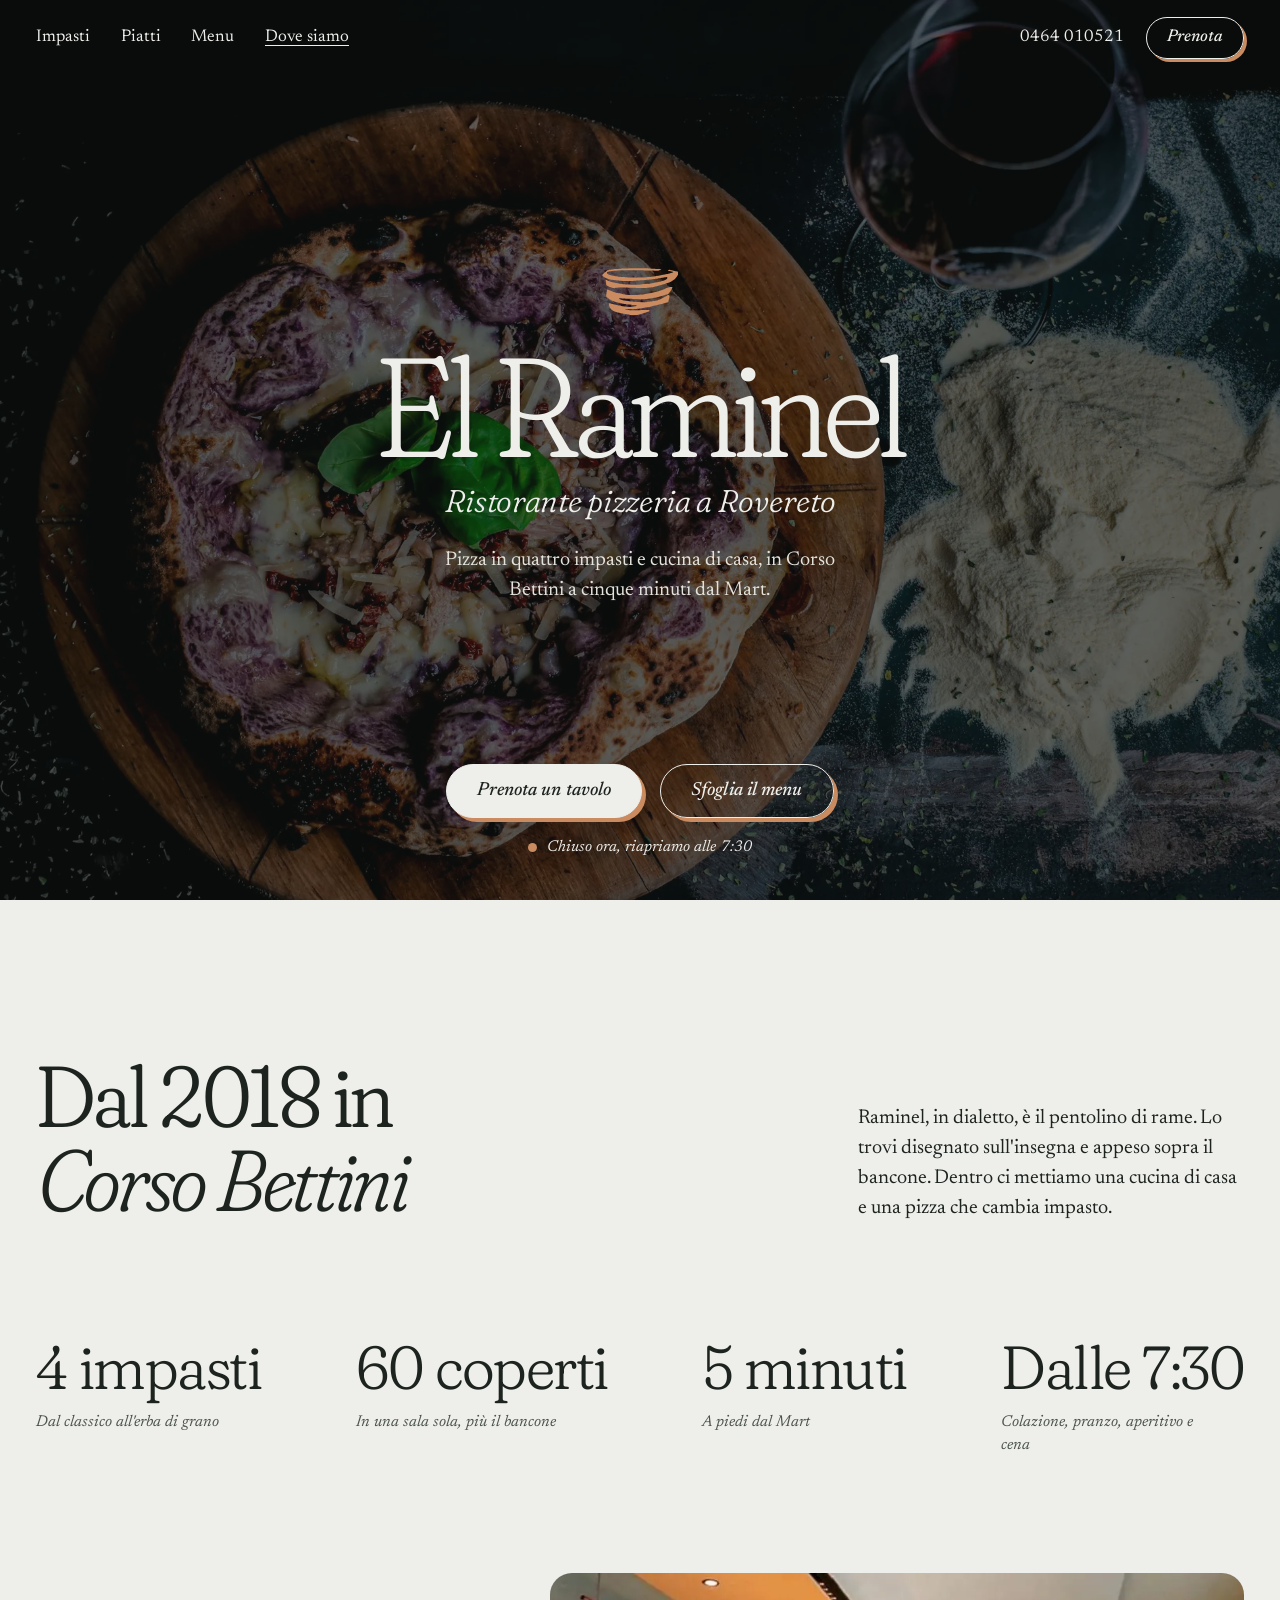
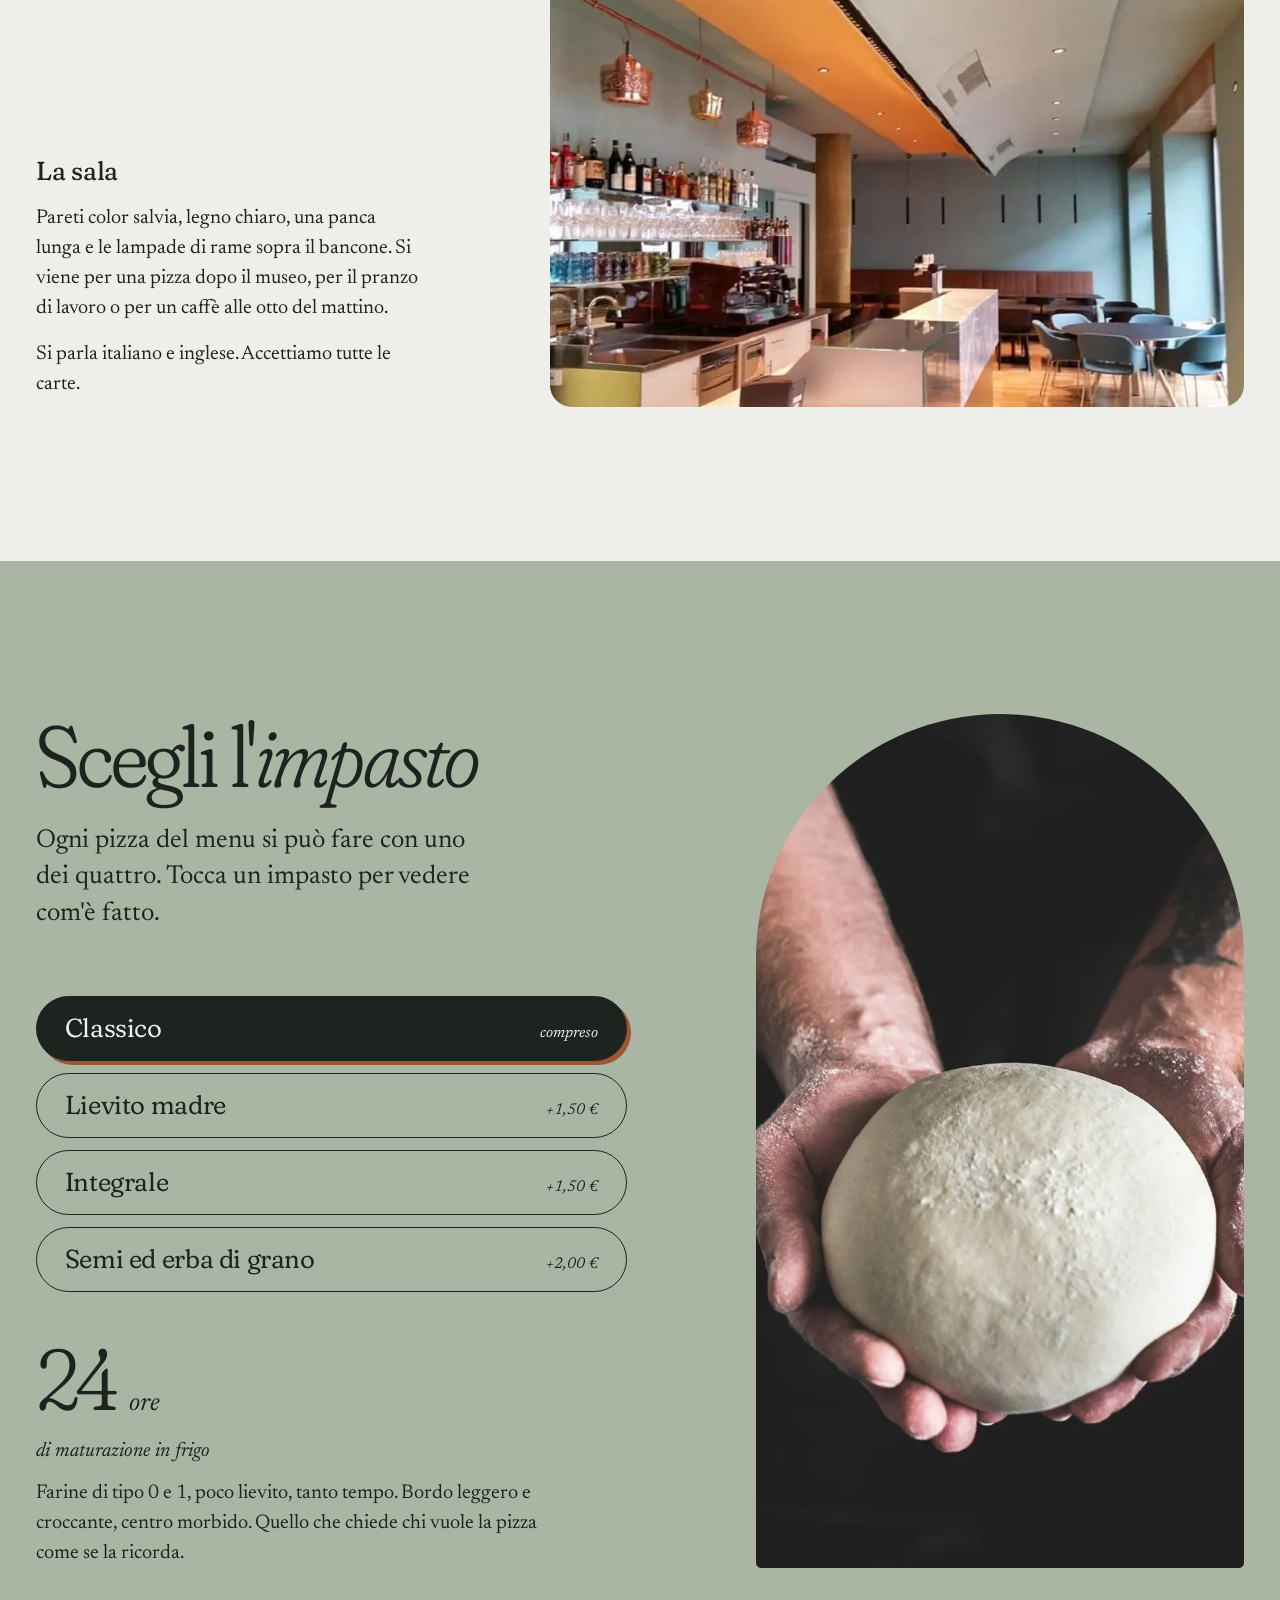
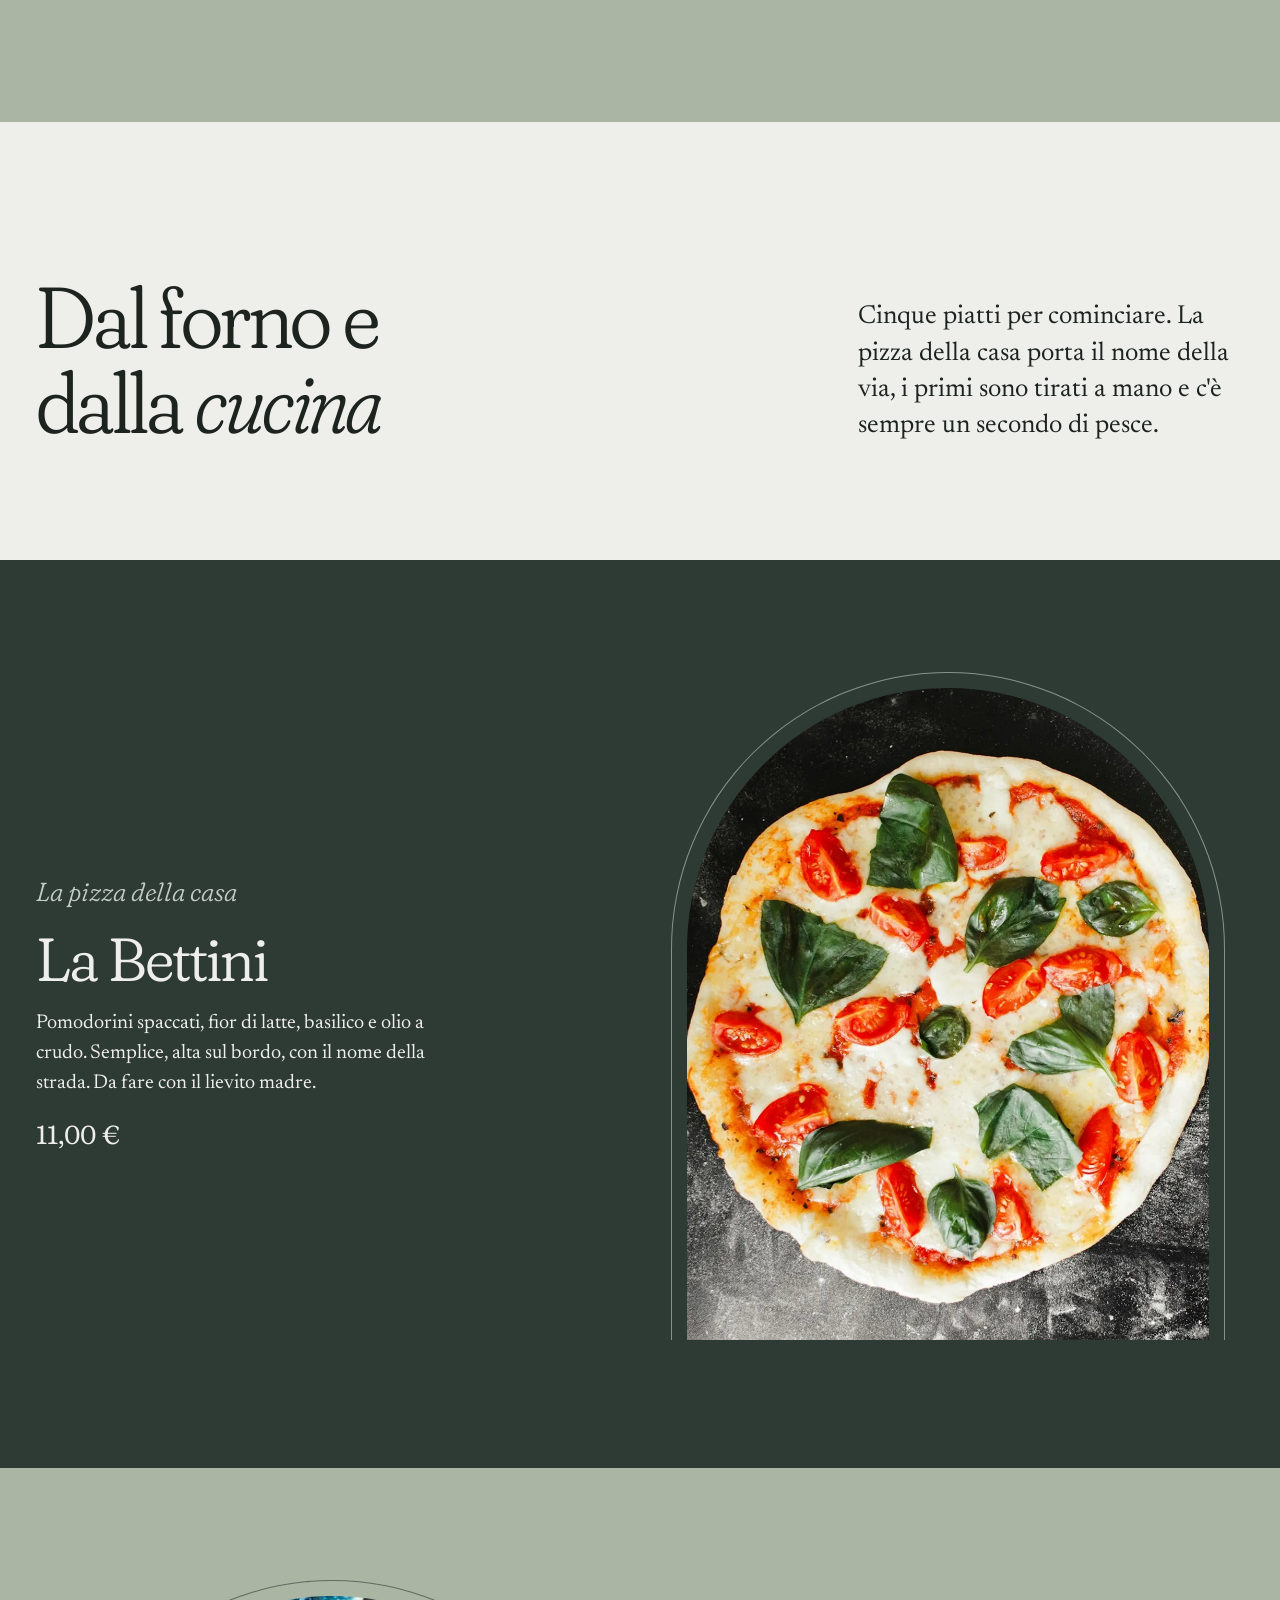
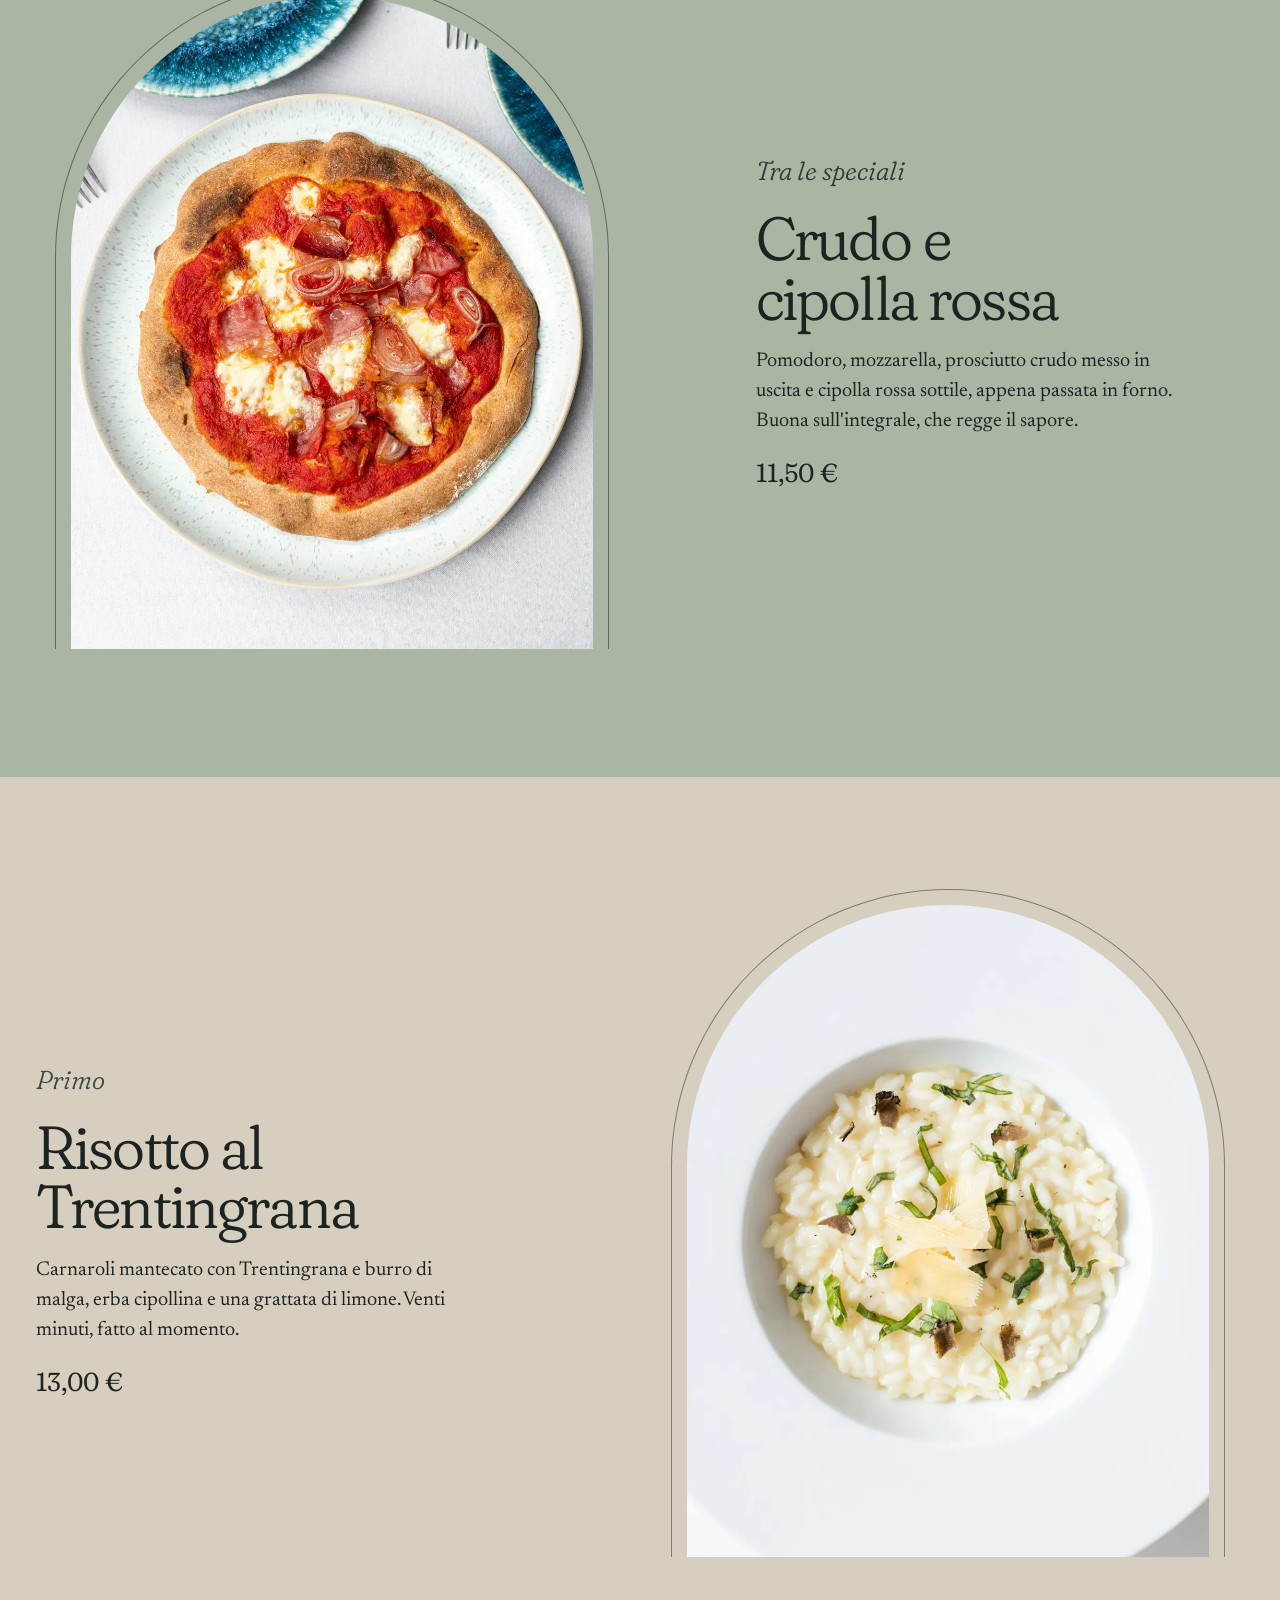
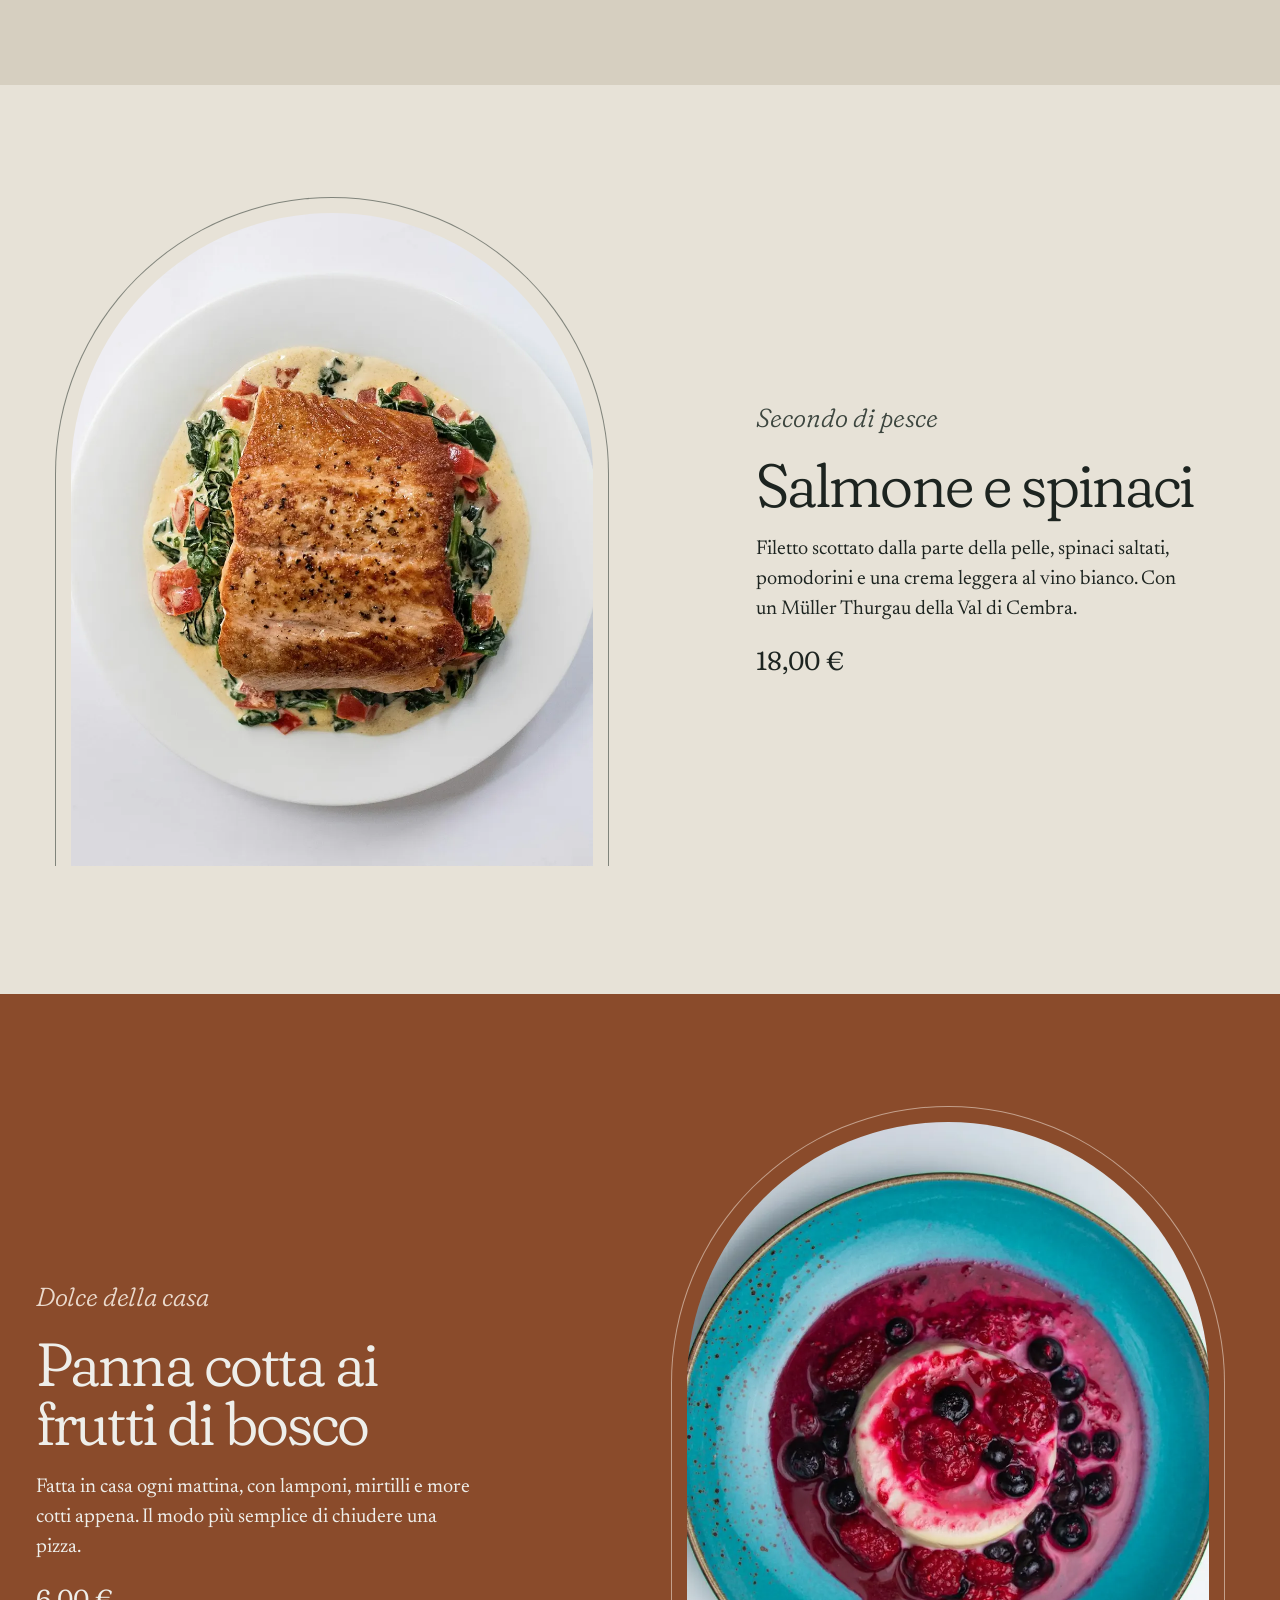
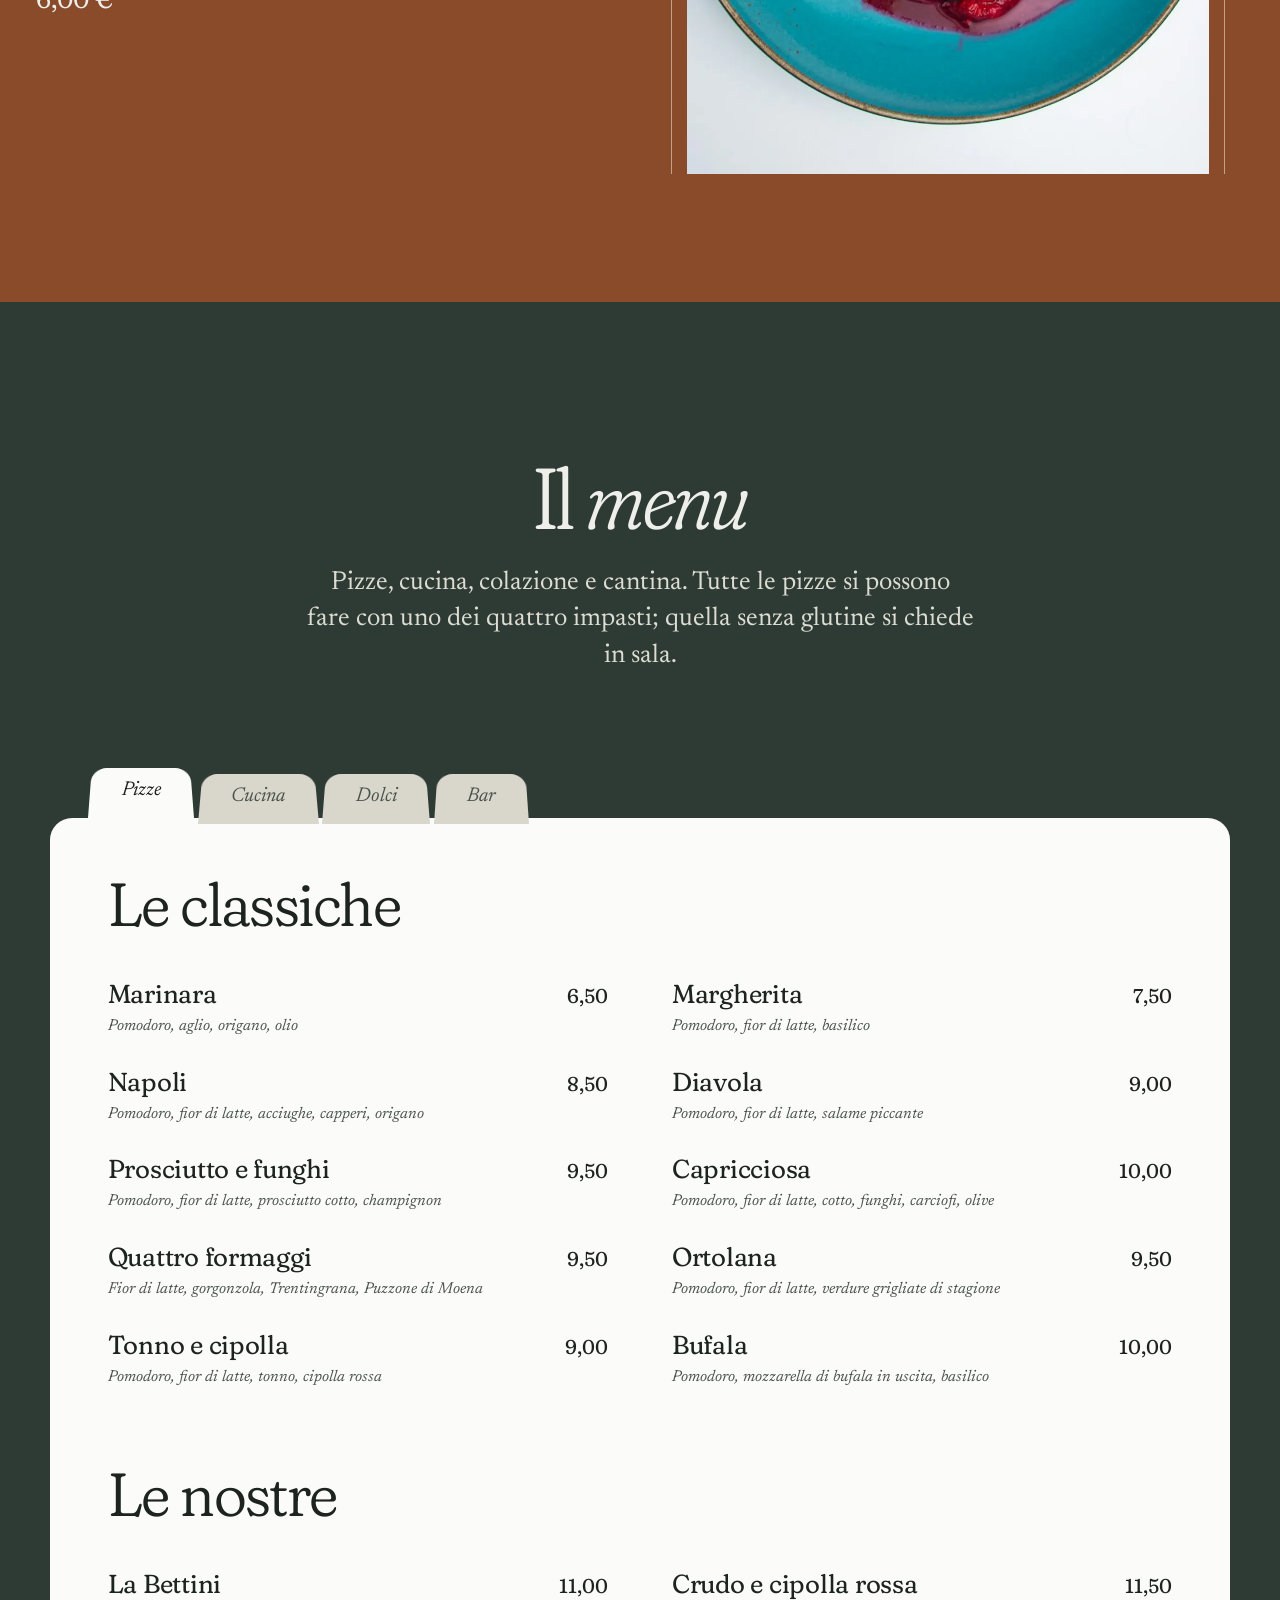
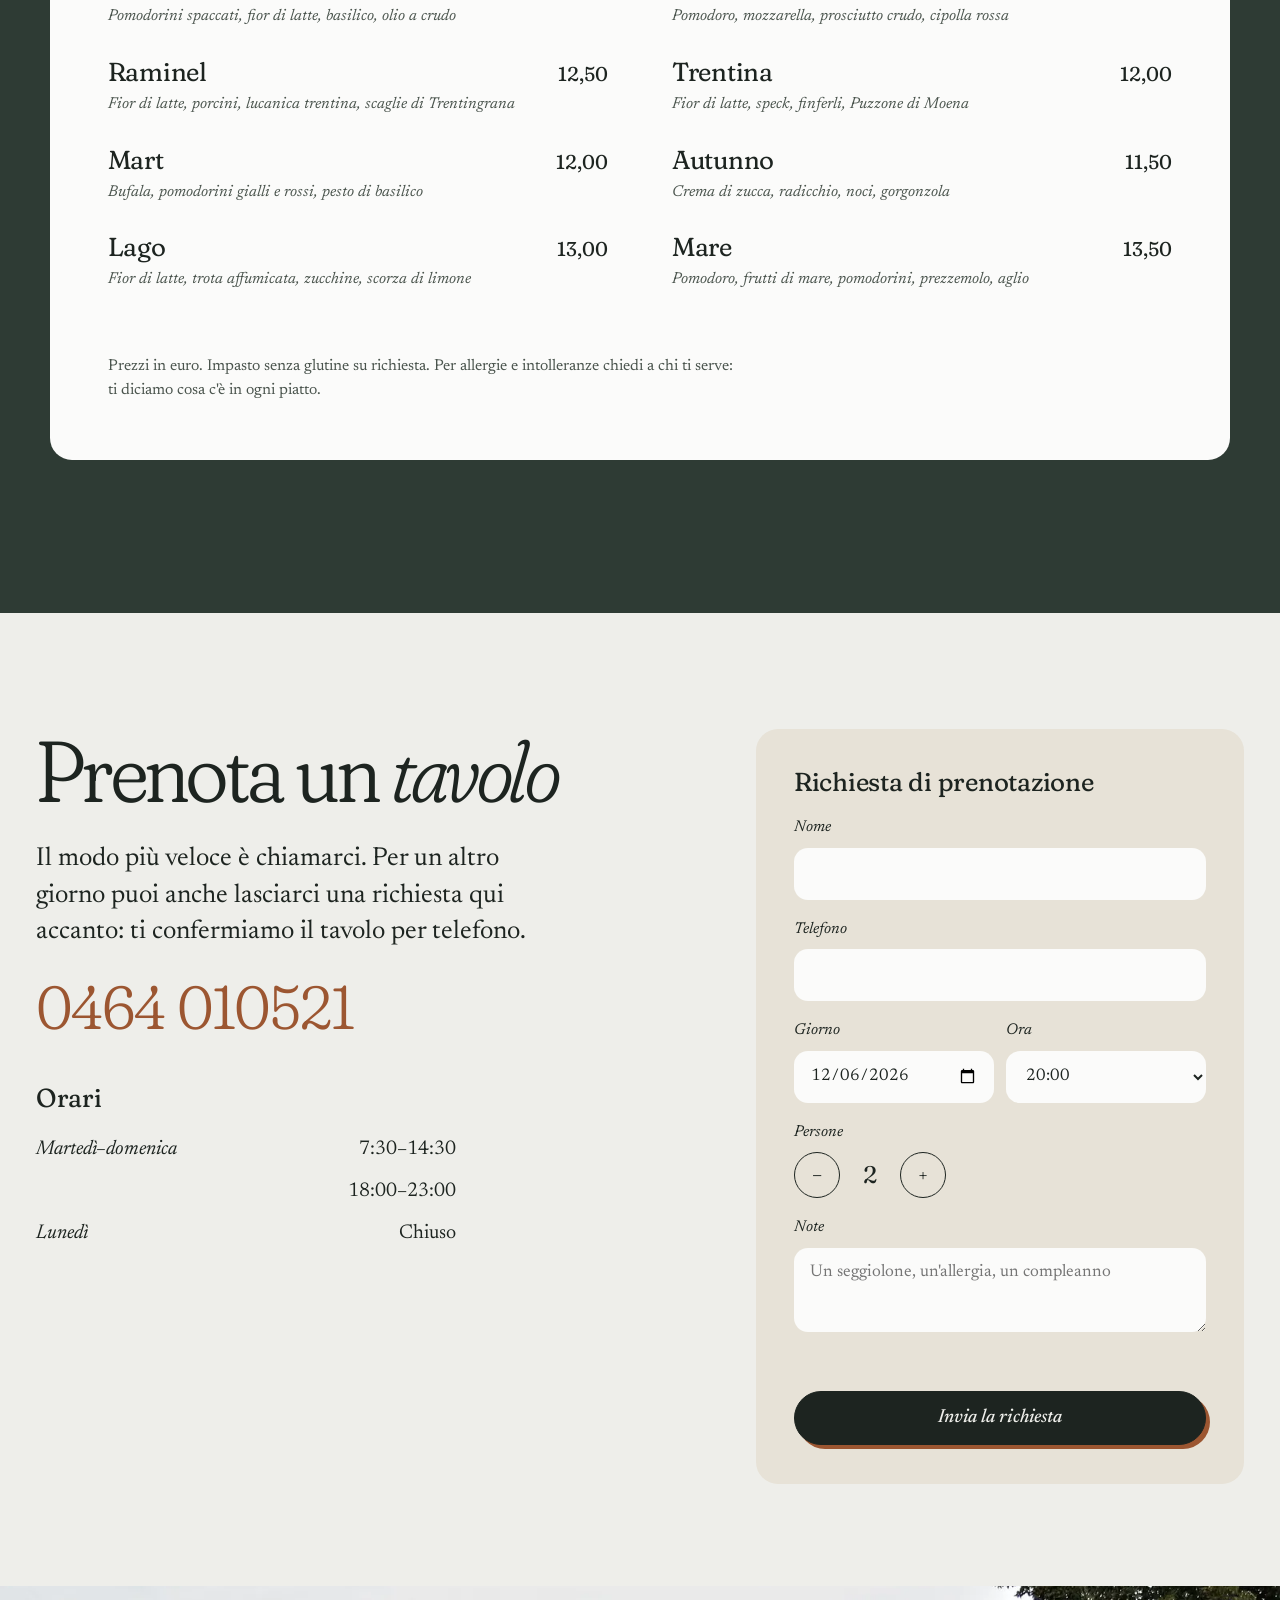
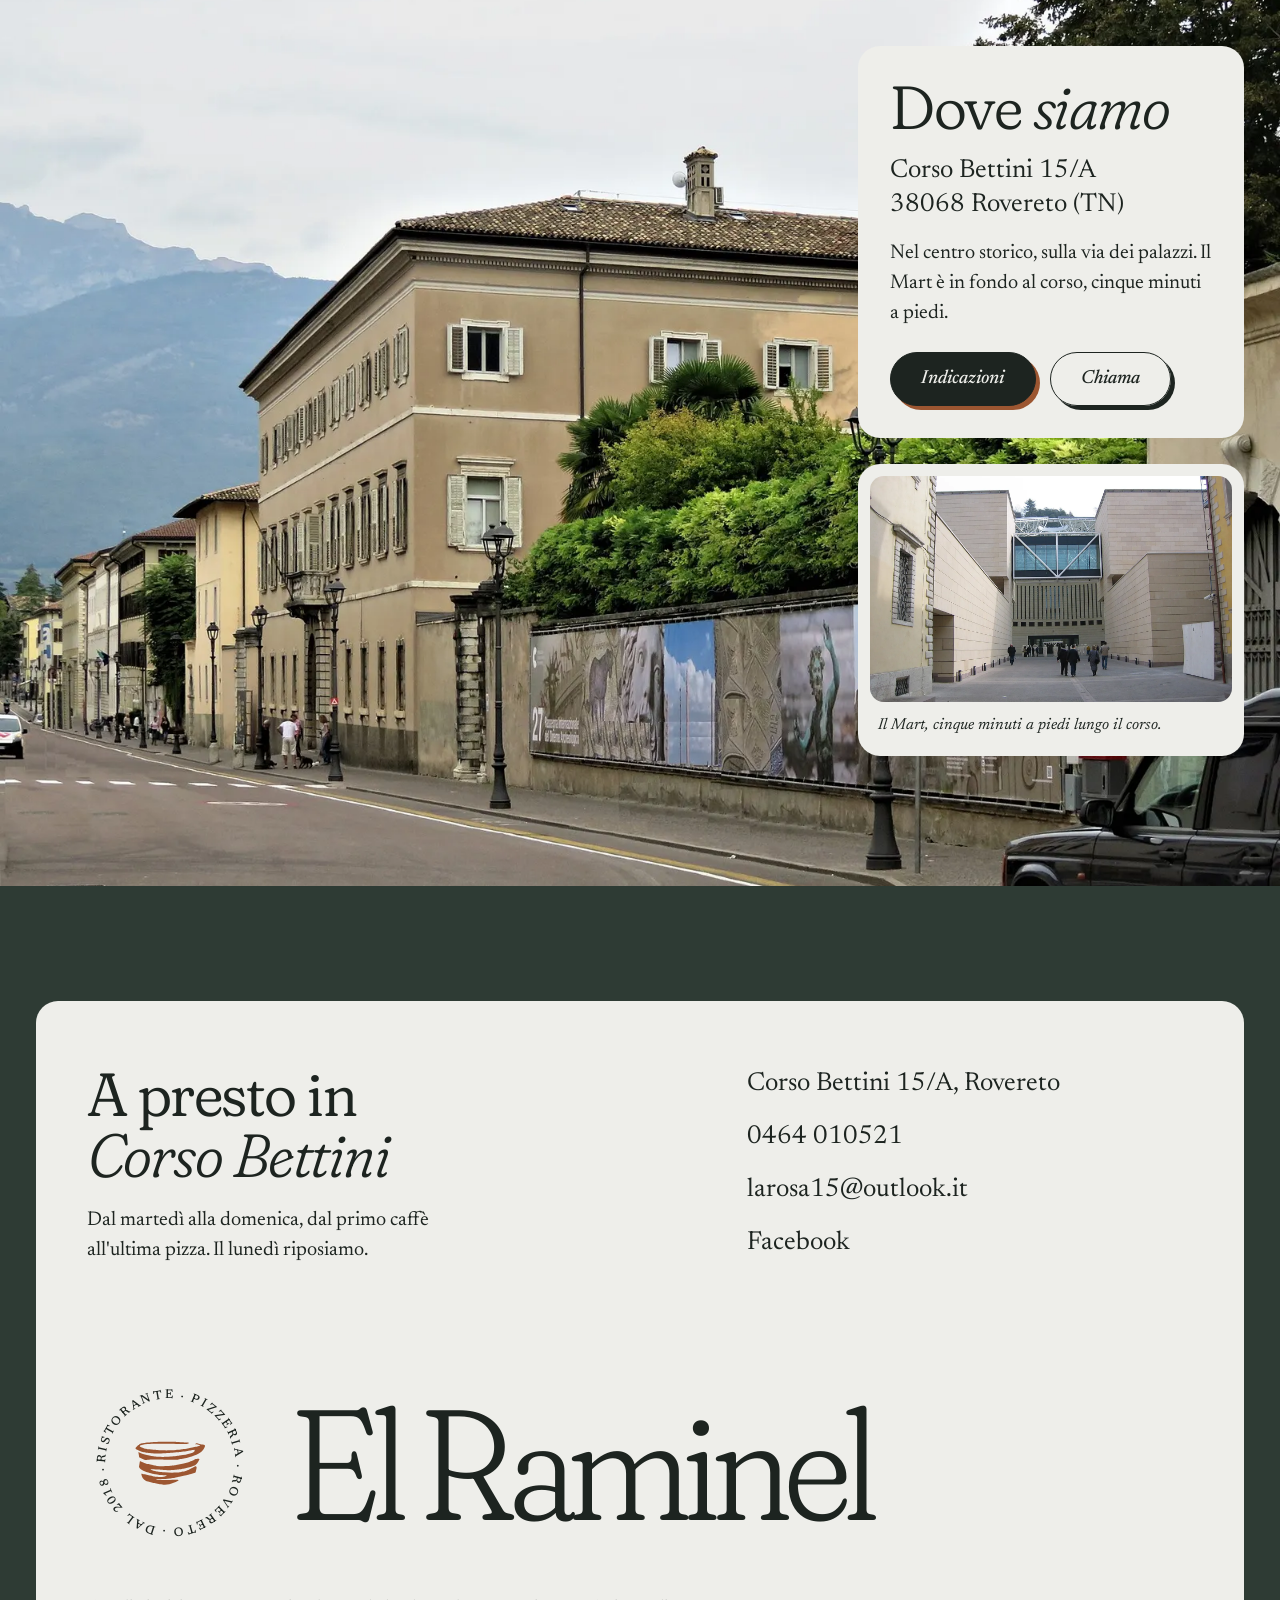
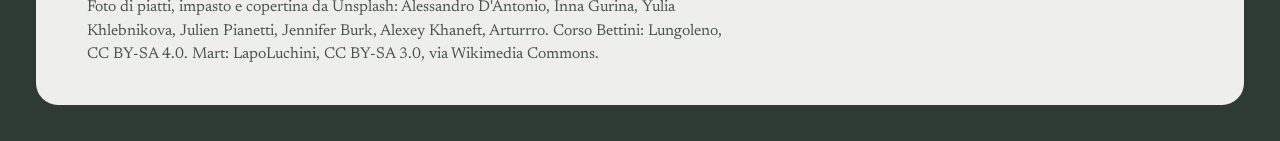
==== commit 6f1c1c79: "Hero tipografica, serif per il testo, bottoni, piatti ad arco, menu a cartelle - Hero: foto piena co" ====
--- a/index.html
+++ b/index.html
@@ -5,7 +5,7 @@
 <meta name="viewport" content="width=device-width, initial-scale=1">
 <title>El Raminel — Ristorante pizzeria a Rovereto</title>
 <meta name="description" content="Ristorante pizzeria in Corso Bettini 15/A a Rovereto, a cinque minuti dal Mart. Pizza in quattro impasti, primi fatti a mano, pesce e dolci della casa. Chiuso il lunedì.">
-<meta name="theme-color" content="#eeeeea">
+<meta name="theme-color" content="#1b211e">
 <meta property="og:title" content="El Raminel — Ristorante pizzeria a Rovereto">
 <meta property="og:description" content="Pizza in quattro impasti, primi fatti a mano e pesce, in Corso Bettini a cinque minuti dal Mart.">
 <meta property="og:image" content="img/og.jpg">
@@ -13,8 +13,8 @@
 <link rel="icon" href="img/logo/favicon.svg" type="image/svg+xml">
 <link rel="preconnect" href="https://fonts.googleapis.com">
 <link rel="preconnect" href="https://fonts.gstatic.com" crossorigin>
-<link href="https://fonts.googleapis.com/css2?family=Fraunces:opsz,wght,SOFT,WONK@9..144,300..500,100,0&family=Jost:wght@400;500&display=swap" rel="stylesheet">
-<link rel="preload" as="image" href="img/piatti/margherita.webp" fetchpriority="high">
+<link href="https://fonts.googleapis.com/css2?family=Fraunces:ital,opsz,wght,SOFT,WONK@0,9..144,300..500,100,0;1,9..144,300..500,100,0&family=Newsreader:ital,opsz,wght@0,6..72,400..500;1,6..72,400..500&display=swap" rel="stylesheet">
+<link rel="preload" as="image" href="img/hero.webp" fetchpriority="high">
 <link rel="stylesheet" href="css/style.css">
 <script>document.documentElement.classList.add('js')</script>
 <script type="application/ld+json">
@@ -24,26 +24,26 @@
 <body>
 <svg width="0" height="0" style="position:absolute" aria-hidden="true">
   <symbol id="pot" viewBox="58 23 1527 943"><path fill="currentColor" fill-rule="evenodd" d="M 684.5 26.6 C 616.9 27.0, 502.4 30.7, 462 34.0 C 455.1 34.5, 441.8 35.4, 432.5 36.0 C 392.3 38.4, 339.6 42.5, 318.6 45.0 C 313.7 45.6, 301.8 46.9, 292.1 48.0 C 282.4 49.1, 271.5 50.4, 268 50.9 C 264.4 51.4, 254.5 52.8, 246 53.9 C 219.1 57.6, 183.6 64.3, 177.4 67.0 C 174.9 68.1, 171.5 69, 170.0 69 C 167.4 69, 164.5 70.7, 155.8 77.8 C 153.5 79.6, 150.2 81.7, 148.5 82.4 C 144.8 84.2, 142.1 86.5, 139.2 90.6 C 137.7 92.7, 135.3 94.3, 131.7 95.4 C 124.0 97.9, 111.7 107.6, 108.7 113.6 C 107.8 115.3, 106.0 117.4, 104.7 118.2 C 103.3 119.1, 100.9 121.1, 99.3 122.6 C 97.6 124.2, 94.4 126.7, 92.2 128.2 C 89.4 130.1, 87.3 132.7, 85.5 136.4 C 84.0 139.6, 81.8 142.5, 80.0 143.6 C 78.4 144.5, 76.7 146.1, 76.3 147.1 C 75.0 149.8, 65.1 159.8, 63.0 160.4 C 54.1 163.2, 68.8 183.4, 90 197.6 C 131.0 225.1, 179.7 243.7, 246 257.0 C 274.6 262.7, 286.5 264.7, 316.5 268.3 C 328.1 269.8, 332.6 270.2, 371.5 273.6 C 381.4 274.4, 394.2 275.5, 400 276.0 C 432.2 278.8, 529.9 281.2, 584 280.5 C 633.6 279.8, 706.9 277.6, 730 276.0 C 737.4 275.5, 753.8 274.4, 766.5 273.5 C 779.1 272.7, 795.3 271.5, 802.5 271.0 C 824.6 269.2, 841.7 268.1, 861.5 267.0 C 871.9 266.4, 883.6 265.5, 887.5 264.9 C 891.3 264.4, 900.1 263.5, 907 262.9 C 913.8 262.3, 925.5 261.1, 933 260.4 C 940.4 259.6, 954.1 258.3, 963.5 257.4 C 972.8 256.6, 984.3 255.5, 989 255.0 C 993.6 254.4, 1003.1 253.5, 1010 252.9 C 1016.8 252.3, 1027.6 251.1, 1034 250.3 C 1040.3 249.5, 1050.9 248.2, 1057.5 247.4 C 1064.1 246.6, 1076.4 245.0, 1085 243.9 C 1093.5 242.8, 1104.3 241.4, 1109 240.8 C 1113.6 240.3, 1119.3 239.4, 1121.5 239.0 C 1123.7 238.5, 1130.2 237.6, 1136 237.0 C 1145.3 235.9, 1152.2 235.0, 1179.5 230.8 C 1183.3 230.3, 1188.1 229.4, 1190.1 228.9 C 1192.1 228.4, 1197.9 227.3, 1203.1 226.5 C 1208.2 225.7, 1220.6 223.7, 1230.5 221.9 C 1240.4 220.2, 1254.8 217.7, 1262.5 216.5 C 1275.6 214.3, 1293.7 210.7, 1307.4 207.5 C 1318.5 204.9, 1344.9 200, 1347.8 200 C 1356.9 200, 1359.6 219.9, 1352.3 234.2 C 1334.1 270.1, 1223.0 302.6, 1028 329.0 C 1008.8 331.6, 1005.5 332.0, 957 337.9 C 952.3 338.5, 941.5 339.6, 933 340.5 C 924.4 341.3, 913.2 342.4, 908 343.0 C 890.3 344.9, 878.5 346.0, 865 347.0 C 857.5 347.5, 842.9 348.6, 832.5 349.5 C 799.7 352.0, 762.7 353.9, 727 354.9 C 708.0 355.4, 688 356.1, 682.5 356.4 C 670.9 357.0, 568.7 354.3, 552.5 352.9 C 546.4 352.4, 534.7 351.5, 526.5 351.0 C 492.9 348.6, 482.3 347.2, 414.5 336.9 C 309.2 320.9, 209.0 295.0, 170.5 273.7 C 164.4 270.3, 155.5 265.4, 150.6 262.7 C 145.7 260.1, 139.7 256.5, 137.4 254.9 C 128.3 248.7, 126.1 251.1, 128.4 265.1 C 129.2 270.2, 130.8 280.8, 132.0 288.5 C 133.1 296.2, 134.8 307, 135.6 312.5 C 136.5 318, 137.6 324.7, 138.1 327.5 C 138.5 330.2, 139.4 336.3, 139.9 341 C 142.6 362.5, 145.7 367.5, 162.7 377.8 C 189.0 393.6, 225.3 408.7, 258.5 417.4 C 300.1 428.4, 299.6 428.3, 309.2 424.4 C 342.8 410.7, 406.4 408.5, 597.5 414.4 C 624.4 415.2, 662.2 416.4, 681.5 417.0 C 700.7 417.5, 729.3 418.4, 745 418.9 C 845.3 422.2, 850.1 422.3, 891 421.1 C 913.2 420.4, 936.4 419.5, 942.5 418.9 C 948.5 418.4, 959.8 417.5, 967.5 416.9 C 975.2 416.3, 991.4 414.1, 1003.5 412.0 C 1025.6 408.1, 1032.3 407.0, 1048 404.9 C 1062.7 402.9, 1074.1 401.0, 1086 398.5 C 1092.3 397.1, 1106.2 394.2, 1117 391.9 C 1153.0 384.3, 1205.2 370.9, 1250.5 357.7 C 1260.9 354.6, 1279.6 349.2, 1292 345.6 C 1449.0 300.0, 1525.9 247.9, 1568.9 157.8 C 1574.3 146.5, 1582.9 122.0, 1582.9 118 C 1582.9 104.5, 1570.0 97.0, 1532.5 88.5 C 1528.6 87.7, 1523.7 86.5, 1521.5 86.0 C 1506.1 82.2, 1463.6 72.3, 1444.5 68.0 C 1431.8 65.2, 1416.7 61.8, 1410.9 60.4 C 1396.2 57.0, 1398.8 56.4, 1377.7 68.2 C 1359.6 78.3, 1360.2 79.5, 1384.6 81.6 C 1411.8 83.9, 1429.3 87.2, 1466.0 97.1 C 1473.6 99.2, 1476.5 104.1, 1472.7 108.3 C 1470.4 110.8, 1463.8 113.0, 1429.5 122.4 C 1407.5 128.4, 1387.6 133.9, 1375 137.5 C 1362.9 140.8, 1340 146.2, 1306.5 153.5 C 1259.1 163.9, 1235.8 168.5, 1207.6 173.0 C 1190.5 175.8, 1175.8 178.2, 1175 178.4 C 1172.6 179.1, 1135.5 184.9, 1124 186.4 C 1118.2 187.2, 1105.6 188.7, 1096 189.9 C 1086.3 191.1, 1068.1 193.4, 1055.5 195.1 C 1027.5 198.7, 1012.3 200.3, 987.5 202.4 C 977.0 203.3, 959.0 204.9, 947.5 206.0 C 913.3 209.2, 889.3 210.8, 858 212.0 C 841.7 212.6, 820.6 213.5, 811.1 214.0 C 788.4 215.2, 707.0 215.2, 673.1 214.0 C 658.4 213.4, 632.3 212.5, 615 211.9 C 597.6 211.4, 577.8 210.5, 571 210.0 C 564.1 209.5, 550.6 208.6, 541 207.9 C 505.3 205.7, 494.9 204.9, 473.5 203.0 C 430.9 199.1, 423.0 198.3, 373.5 192.0 C 364.2 190.8, 350.3 188.7, 342.5 187.4 C 334.8 186.0, 320.3 183.6, 310.4 182.0 C 300.5 180.4, 287.4 177.9, 281.4 176.5 C 275.4 175.1, 264.2 172.6, 256.5 171.0 C 203.7 159.5, 158.8 139.5, 156.4 126.3 C 153.6 111.9, 169.5 100.7, 201.4 94.4 C 247.0 85.6, 294.0 79.2, 330.6 77.0 C 398.5 72.8, 438.3 71.1, 499 69.8 C 582.4 68.0, 705.0 67.6, 778.5 68.9 C 886.6 70.7, 922.8 71.6, 1013 75.0 C 1027.5 75.5, 1066.5 76.5, 1099.5 77.1 C 1172.5 78.5, 1175.9 78.2, 1198.5 68.2 C 1210.5 62.8, 1219.9 59.5, 1227.4 58.0 C 1233.1 56.8, 1235 55.1, 1235 51.1 C 1235 47.2, 1231.3 46.0, 1220.0 45.9 C 1214.2 45.9, 1202.5 45.5, 1194 44.9 C 1185.4 44.4, 1170.6 43.6, 1161 43.0 C 1151.3 42.4, 1135.8 41.5, 1126.5 40.9 C 1117.1 40.4, 1105 39.5, 1099.5 38.9 C 1083.5 37.4, 1008.3 32.1, 987 30.9 C 976.2 30.4, 961.4 29.5, 954 28.9 C 938.5 27.8, 796.4 25.9, 751.5 26.2 C 735 26.3, 704.8 26.5, 684.5 26.6 M 1416 400.0 C 1387.9 402.3, 1365.6 409.5, 1329.6 427.9 C 1319.1 433.2, 1307.8 438.8, 1304.5 440.2 C 1301.2 441.7, 1294.6 444.5, 1290 446.5 C 1273.1 453.7, 1201.6 477.9, 1179 484.0 C 1087.9 508.5, 1033.4 520.1, 949.5 533.0 C 938.5 534.7, 924.1 537.1, 917.5 538.4 C 891.2 543.6, 846.1 550.2, 826 551.9 C 819.1 552.5, 809.2 553.4, 804 553.9 C 795.6 554.8, 787.0 555.5, 763.5 557.5 C 691.4 563.5, 596.4 561.7, 528.4 553.1 C 513.3 551.2, 477.5 543.9, 465.5 540.3 C 438.4 532.2, 433.5 531.0, 412 527.0 C 399.6 524.7, 379.8 521.0, 368 518.8 C 356.1 516.6, 341.5 513.9, 335.4 512.9 C 311.3 508.8, 271.7 494.5, 222 472.0 C 196.8 460.5, 169.3 450, 164.8 450 C 160.1 450, 158.6 454.9, 154.0 486 C 153.4 490.1, 152.2 497.1, 151.4 501.5 C 145.0 536.7, 139.9 568.5, 140.0 573.5 C 140.0 582.2, 150.3 600.2, 161.1 610.5 C 179.7 628.3, 229.6 658.6, 262.5 672.1 C 291.5 684.0, 340.5 700.5, 372.4 709.1 C 421.3 722.2, 424.1 722.9, 435.0 724.9 C 440.8 726.0, 452.0 728.2, 460 729.9 C 467.9 731.6, 478.3 733.7, 483 734.5 C 487.6 735.4, 493.1 736.5, 495.2 737.0 C 500.1 738.3, 570.9 748.6, 587 750.4 C 602.4 752.1, 619.2 753.6, 637.5 755.0 C 645.2 755.5, 656.4 756.5, 662.5 757.1 C 668.5 757.7, 689.4 758.2, 709 758.2 C 730.9 758.2, 744.9 758.6, 745.7 759.2 C 755.7 767.1, 710.6 789.5, 677.7 792.9 C 626.5 798.4, 578.9 798.4, 539.5 793.0 C 526.8 791.3, 512.9 789.4, 508.5 788.9 C 489.2 786.4, 473.4 783.6, 443 777.6 C 425.1 774.1, 409.3 770.9, 408 770.7 C 405.7 770.3, 310.0 747.6, 270 738.0 C 191.2 719.1, 189.0 718.9, 190.4 732.8 C 196.9 796.3, 232.1 849, 287.0 877.2 C 312.7 890.3, 348.1 900.6, 435.5 920.4 C 449.2 923.5, 463.4 926.7, 467 927.6 C 470.5 928.4, 484.0 931.3, 497 934.0 C 509.9 936.6, 531.5 941.1, 545 943.9 C 593.5 954.0, 599.7 955.1, 615 957.0 C 623.5 958.0, 635.9 959.5, 642.5 960.3 C 672.3 964.0, 677.5 964.2, 707.0 963.6 C 773.6 962.3, 825.8 949.8, 911 914.9 C 920.6 911.0, 934.5 905.6, 942 902.9 C 994.6 884.1, 1008.4 876.3, 1003.9 867.9 C 998.6 857.9, 950.3 856.2, 808 860.9 C 644.4 866.4, 583.6 865.1, 526.5 854.8 C 508.3 851.6, 510.7 848.5, 532.2 847.6 C 540.6 847.2, 555.8 846.5, 566 846.0 C 576.1 845.4, 601.1 844.3, 621.5 843.5 C 641.8 842.7, 667.0 841.5, 677.5 841.0 C 687.9 840.4, 707.3 839.5, 720.5 838.9 C 752.4 837.5, 775.0 835.1, 810.4 829.5 C 815.4 828.7, 823.3 827.5, 828 826.9 C 841.9 825.1, 861.6 822.0, 876 819.3 C 909.1 813.2, 917.1 811.7, 926.5 809.9 C 932 808.9, 940.7 807.3, 946 806.5 C 956.9 804.7, 974.1 801.4, 995 797.0 C 1002.9 795.3, 1014.6 792.8, 1021 791.5 C 1057.3 784.0, 1082.0 778.6, 1115 770.9 C 1207.7 749.2, 1241.5 740.8, 1279 730.0 C 1286.4 727.9, 1300.8 723.8, 1311 720.9 C 1332.1 715.0, 1367.9 702.7, 1372.6 699.8 C 1376.5 697.5, 1377.8 694.1, 1381.9 676 C 1383.6 668.5, 1386.8 654.6, 1389.0 645 C 1400.9 592.5, 1401.2 590.3, 1396.7 575 C 1394.3 566.5, 1386.5 561, 1377.2 561 C 1371.8 561, 1370.3 561.6, 1350 572.9 C 1237.8 635.2, 1184.5 660.1, 1141.0 670.6 C 1133.0 672.5, 1122.1 675.1, 1116.9 676.5 C 1107.3 679.0, 1054.8 688.0, 1039 689.9 C 1021.0 692.0, 992.9 694.9, 979.5 696.0 C 971.8 696.6, 958.6 697.7, 950.3 698.5 C 888.0 704.3, 789.3 702.5, 693 694.0 C 686.6 693.4, 670.0 692.0, 656 690.9 C 641.9 689.8, 627.5 688.5, 624 687.9 C 618.1 687.0, 582.4 682.6, 559.5 680.0 C 554.5 679.4, 548.2 678.5, 545.5 677.9 C 542.7 677.4, 533.9 675.8, 526 674.4 C 478.6 666.1, 424.5 651.7, 412.1 644.2 C 405.4 640.2, 396 631.6, 396 629.6 C 396 624.7, 394.2 624.7, 500.5 630.9 C 509.8 631.4, 522.6 632.1, 529 632.5 C 535.3 632.8, 551.3 633.7, 564.5 634.4 C 577.7 635.2, 597.7 636.3, 609 636.9 C 646.6 638.9, 664.3 639.9, 681 641.0 C 782.4 647.5, 832.8 648.5, 877.5 645.0 C 884.1 644.4, 897.6 643.5, 907.5 642.9 C 917.4 642.3, 930.6 641.2, 937 640.3 C 943.3 639.5, 951.9 638.5, 956.2 637.9 C 969.4 636.3, 979.1 635.0, 986.5 634.0 C 990.3 633.5, 998.9 632.3, 1005.5 631.5 C 1012.1 630.6, 1020.6 629.3, 1024.5 628.5 C 1028.3 627.7, 1036.4 626.1, 1042.5 625.0 C 1048.5 623.9, 1062.2 621.4, 1073 619.5 C 1083.7 617.5, 1097.4 615.0, 1103.5 613.9 C 1115.3 611.7, 1125.4 609.5, 1156.5 602.4 C 1167.5 599.9, 1184.1 596.1, 1193.5 593.9 C 1229.7 585.7, 1263.4 576.2, 1298.5 564.5 C 1312.2 559.9, 1329.5 554.4, 1337 552.4 C 1364.6 544.9, 1385.1 531.2, 1395.5 513.1 C 1399.9 505.7, 1406.5 496.8, 1410.5 493 C 1412.5 491.0, 1415.5 487.4, 1417.2 485 C 1418.9 482.5, 1421.3 479.3, 1422.6 477.9 C 1425.4 474.9, 1430.0 467.7, 1436.2 456.5 C 1438.7 452.1, 1443.7 443.7, 1447.4 438 C 1461.1 416.3, 1462.3 411.4, 1455.5 404.6 C 1450.0 399.0, 1440.9 398.0, 1416 400.0"/></symbol>
-  <symbol id="wm-el" viewBox="-6 -6 90 112"><g fill="none" stroke="currentColor" stroke-width="7" stroke-linecap="round" stroke-linejoin="round"><path d="M30 0H8Q0 0 0 8V92Q0 100 8 100H30M0 50H24"/><path d="M48 0V92Q48 100 56 100H78"/></g></symbol>
-  <symbol id="wm-raminel" viewBox="112 -6 340 112"><g fill="none" stroke="currentColor" stroke-width="7" stroke-linecap="round" stroke-linejoin="round"><path d="M118 100V0H138Q156 0 156 24Q156 48 138 48H118M136 48L156 100"/><path d="M174 100V22Q174 0 193 0Q212 0 212 22V100M174 54H212"/><path d="M230 100V0L250 74L270 0V100"/><path d="M290 0V100"/><path d="M310 100V0L346 100V0"/><path d="M394 0H372Q364 0 364 8V92Q364 100 372 100H394M364 50H388"/><path d="M412 0V92Q412 100 420 100H446"/></g></symbol>
-  <symbol id="wm" viewBox="-6 -6 458 112"><use href="#wm-el" x="-6" y="-6" width="90" height="112"/><use href="#wm-raminel" x="112" y="-6" width="340" height="112"/></symbol>
 </svg>
 
 <a class="skip" href="#impasti">Vai al contenuto</a>
 
 <header class="bar" data-bar>
-  <a class="bar__brand" href="#top" aria-label="El Raminel, torna all'inizio">
-    <svg class="bar__pot" aria-hidden="true"><use href="#pot"/></svg>
-    <svg class="bar__wm" viewBox="-6 -6 458 112" aria-hidden="true"><use href="#wm-el" x="-6" y="-6" width="90" height="112"/><use href="#wm-raminel" x="112" y="-6" width="340" height="112"/></svg>
-  </a>
   <nav class="bar__nav" aria-label="Sezioni">
     <a href="#impasti">Impasti</a>
     <a href="#piatti">Piatti</a>
     <a href="#menu">Menu</a>
     <a href="#dove">Dove siamo</a>
   </nav>
-  <a class="button button--small bar__cta" href="#prenota">Prenota</a>
-  <button class="bar__toggle" type="button" aria-expanded="false" aria-controls="drawer" data-toggle><span>Menu</span></button>
+  <a class="bar__brand" href="#top" aria-label="El Raminel, torna all'inizio">
+    <svg class="bar__pot" aria-hidden="true"><use href="#pot"/></svg>
+    <span>El Raminel</span>
+  </a>
+  <div class="bar__end">
+    <a class="bar__tel" href="tel:+390464010521">0464 010521</a>
+    <a class="button button--small" href="#prenota">Prenota</a>
+    <button class="bar__toggle" type="button" aria-expanded="false" aria-controls="drawer" data-toggle><span>Menu</span></button>
+  </div>
 </header>
 
 <div class="drawer" id="drawer" data-drawer hidden>
@@ -59,34 +59,35 @@
 
 <main id="top">
 
-  <!-- Hero: the sign's wordmark, split by the plate -->
+  <!-- Hero: one photograph, the name set in the house serif -->
   <section class="hero" aria-labelledby="hero-title">
-    <div class="hero__stage">
-      <svg class="hero__word hero__word--el" viewBox="-6 -6 90 112" role="img" aria-label="El"><use href="#wm-el" x="-6" y="-6" width="90" height="112"/></svg>
-      <figure class="hero__plate">
-        <div class="plate plate--spin"><img src="img/piatti/margherita.webp" width="900" height="900" alt="Una pizza margherita vista dall'alto, nel piatto bianco" fetchpriority="high"></div>
-      </figure>
-      <svg class="hero__word hero__word--raminel" viewBox="112 -6 340 112" role="img" aria-label="Raminel"><use href="#wm-raminel" x="112" y="-6" width="340" height="112"/></svg>
+    <div class="hero__photo">
+      <picture>
+        <source media="(max-width: 700px)" srcset="img/hero-tall.webp">
+        <img src="img/hero.webp" width="2000" height="1333" alt="Una pizza sul tagliere di legno, accanto a un calice di vino rosso e a un mucchio di farina" fetchpriority="high">
+      </picture>
+    </div>
+    <div class="hero__lockup">
+      <svg class="hero__pot" aria-hidden="true"><use href="#pot"/></svg>
+      <h1 id="hero-title" class="hero__title">
+        <span class="hero__name">El Raminel</span>
+        <span class="hero__kind">Ristorante pizzeria a Rovereto</span>
+      </h1>
+      <p class="hero__lead">Pizza in quattro impasti e cucina di casa, in Corso Bettini a cinque minuti dal Mart.</p>
     </div>
     <div class="hero__foot">
-      <div class="hero__text">
-        <h1 id="hero-title" class="hero__title">Ristorante pizzeria a Rovereto</h1>
-        <p class="hero__lead">Pizza in quattro impasti, primi fatti a mano e pesce, in Corso Bettini a cinque minuti dal Mart.</p>
-      </div>
-      <div class="hero__act">
-        <p class="status" data-status><span class="status__dot" aria-hidden="true"></span><span data-status-text>Martedì–domenica, 7:30–14:30 e 18:00–23:00</span></p>
-        <div class="hero__buttons">
-          <a class="button" href="#prenota">Prenota un tavolo</a>
-          <a class="button button--ghost" href="tel:+390464010521">0464 010521</a>
-        </div>
-      </div>
+      <div class="hero__buttons">
+        <a class="button button--light" href="#prenota">Prenota un tavolo</a>
+        <a class="button button--line-light" href="#menu">Sfoglia il menu</a>
+      </div>
+      <p class="status" data-status><span class="status__dot" aria-hidden="true"></span><span data-status-text>Martedì–domenica, 7:30–14:30 e 18:00–23:00</span></p>
     </div>
   </section>
 
   <!-- Intro: name, room, facts -->
   <section class="intro" aria-labelledby="intro-title">
     <div class="intro__top">
-      <h2 id="intro-title" class="h-display" data-reveal>Dal 2018 in Corso Bettini</h2>
+      <h2 id="intro-title" class="h-display" data-reveal>Dal 2018 in <em>Corso Bettini</em></h2>
       <p class="intro__note" data-reveal style="--d:90ms">Raminel, in dialetto, è il pentolino di rame. Lo trovi disegnato sull'insegna e appeso sopra il bancone. Dentro ci mettiamo una cucina di casa e una pizza che cambia impasto.</p>
     </div>
     <dl class="facts">
@@ -101,7 +102,7 @@
         <p>Pareti color salvia, legno chiaro, una panca lunga e le lampade di rame sopra il bancone. Si viene per una pizza dopo il museo, per il pranzo di lavoro o per un caffè alle otto del mattino.</p>
         <p>Si parla italiano e inglese. Accettiamo tutte le carte.</p>
       </div>
-      <figure class="intro__photo" data-reveal style="--d:90ms">
+      <figure class="intro__photo">
         <img src="img/sala.webp" width="990" height="556" loading="lazy" alt="La sala di El Raminel: il bancone con le lampade di rame, le pareti color salvia e i tavoli in fondo">
       </figure>
     </div>
@@ -111,7 +112,7 @@
   <section class="doughs" id="impasti" aria-labelledby="impasti-title">
     <div class="doughs__grid">
       <div class="doughs__head">
-        <h2 id="impasti-title" class="h-display" data-reveal>Scegli l'impasto</h2>
+        <h2 id="impasti-title" class="h-display" data-reveal>Scegli l'<em>impasto</em></h2>
         <p class="lead" data-reveal style="--d:90ms">Ogni pizza del menu si può fare con uno dei quattro. Tocca un impasto per vedere com'è fatto.</p>
       </div>
 
@@ -123,7 +124,7 @@
       </div>
 
       <div class="doughs__card" aria-live="polite">
-        <article class="dough is-on" data-dough-panel="classico">
+        <article class="dough" data-dough-panel="classico">
           <p class="dough__hours"><strong>24</strong> ore</p>
           <p class="dough__sub">di maturazione in frigo</p>
           <p>Farine di tipo 0 e 1, poco lievito, tanto tempo. Bordo leggero e croccante, centro morbido. Quello che chiede chi vuole la pizza come se la ricorda.</p>
@@ -145,195 +146,187 @@
         </article>
       </div>
 
-      <figure class="doughs__photo" data-reveal>
+      <figure class="doughs__photo">
         <img src="img/impasto.webp" width="1000" height="1300" loading="lazy" alt="Due mani infarinate tengono un panetto di impasto liscio">
       </figure>
     </div>
   </section>
 
-  <!-- Dishes: plates on flat fields, stacked -->
+  <!-- Dishes: each on its own field, the photo in an arch -->
   <section class="dishes" id="piatti" aria-labelledby="piatti-title">
     <div class="dishes__intro">
-      <h2 id="piatti-title" class="h-display" data-reveal>Dal forno e dalla cucina</h2>
+      <h2 id="piatti-title" class="h-display" data-reveal>Dal forno e dalla <em>cucina</em></h2>
       <p class="lead" data-reveal style="--d:90ms">Cinque piatti per cominciare. La pizza della casa porta il nome della via, i primi sono tirati a mano e c'è sempre un secondo di pesce.</p>
     </div>
 
-    <div class="stack">
-      <article class="dish" style="--field:var(--pine);--field-ink:var(--paper);--field-soft:#c9cfc6">
-        <figure class="dish__plate"><div class="plate" data-turn><img src="img/piatti/bettini.webp" width="900" height="900" loading="lazy" alt="Pizza con pomodorini, fior di latte e foglie di basilico, vista dall'alto"></div></figure>
-        <div class="dish__text">
-          <h3 class="dish__name">La Bettini</h3>
-          <div class="dish__body">
-            <p>Pomodorini spaccati, fior di latte, basilico e olio a crudo. La pizza della casa, con il nome della strada: semplice, alta sul bordo, da fare con il lievito madre.</p>
-            <p class="dish__price">11,00 €</p>
-          </div>
-        </div>
-      </article>
-
-      <article class="dish" style="--field:var(--sage);--field-ink:var(--ink);--field-soft:#36413a">
-        <figure class="dish__plate"><div class="plate" data-turn><img src="img/piatti/crudo.webp" width="900" height="900" loading="lazy" alt="Pizza con prosciutto crudo, mozzarella e cipolla rossa nel piatto in ceramica"></div></figure>
-        <div class="dish__text">
-          <h3 class="dish__name">Crudo e cipolla rossa</h3>
-          <div class="dish__body">
-            <p>Pomodoro, mozzarella, prosciutto crudo messo in uscita e cipolla rossa sottile, appena passata in forno. Buona sull'integrale, che regge il sapore.</p>
-            <p class="dish__price">11,50 €</p>
-          </div>
-        </div>
-      </article>
-
-      <article class="dish" style="--field:var(--stone);--field-ink:var(--ink);--field-soft:#3d463f">
-        <figure class="dish__plate"><div class="plate" data-turn><img src="img/piatti/risotto.webp" width="900" height="900" loading="lazy" alt="Risotto bianco con erba cipollina in un piatto fondo bianco"></div></figure>
-        <div class="dish__text">
-          <h3 class="dish__name">Risotto al Trentingrana</h3>
-          <div class="dish__body">
-            <p>Carnaroli mantecato con Trentingrana e burro di malga, erba cipollina e una grattata di limone. Venti minuti, fatto al momento.</p>
-            <p class="dish__price">13,00 €</p>
-          </div>
-        </div>
-      </article>
-
-      <article class="dish" style="--field:var(--paper-2);--field-ink:var(--ink);--field-soft:#3d463f">
-        <figure class="dish__plate"><div class="plate" data-turn><img src="img/piatti/salmone.webp" width="900" height="900" loading="lazy" alt="Filetto di salmone scottato su spinaci e pomodorini in salsa cremosa"></div></figure>
-        <div class="dish__text">
-          <h3 class="dish__name">Salmone e spinaci</h3>
-          <div class="dish__body">
-            <p>Filetto scottato dalla parte della pelle, spinaci saltati, pomodorini e una crema leggera al vino bianco. Si accompagna con un Müller Thurgau della Val di Cembra.</p>
-            <p class="dish__price">18,00 €</p>
-          </div>
-        </div>
-      </article>
-
-      <article class="dish" style="--field:var(--copper-field);--field-ink:var(--paper);--field-soft:#e6d6ca">
-        <figure class="dish__plate"><div class="plate" data-turn><img src="img/piatti/panna-cotta.webp" width="900" height="900" loading="lazy" alt="Panna cotta con frutti di bosco in una ciotola turchese"></div></figure>
-        <div class="dish__text">
-          <h3 class="dish__name">Panna cotta ai frutti di bosco</h3>
-          <div class="dish__body">
-            <p>Fatta in casa ogni mattina, con lamponi, mirtilli e more cotti appena. Il modo più semplice di chiudere una pizza.</p>
-            <p class="dish__price">6,00 €</p>
-          </div>
-        </div>
-      </article>
-    </div>
-  </section>
-
-  <!-- Menu: the paper sheet -->
+    <article class="dish" style="--field:var(--pine);--field-ink:var(--paper);--field-soft:#c3cbc5">
+      <div class="dish__text">
+        <p class="dish__kind">La pizza della casa</p>
+        <h3 class="dish__name">La Bettini</h3>
+        <p>Pomodorini spaccati, fior di latte, basilico e olio a crudo. Semplice, alta sul bordo, con il nome della strada. Da fare con il lievito madre.</p>
+        <p class="dish__price">11,00 €</p>
+      </div>
+      <figure class="dish__frame"><div class="arch"><img src="img/piatti/bettini.webp" width="1000" height="1250" loading="lazy" alt="Pizza con pomodorini, fior di latte e foglie di basilico, vista dall'alto su un piano scuro infarinato"></div></figure>
+    </article>
+
+    <article class="dish dish--flip" style="--field:var(--sage);--field-ink:var(--ink);--field-soft:#2f3a33">
+      <div class="dish__text">
+        <p class="dish__kind">Tra le speciali</p>
+        <h3 class="dish__name">Crudo e cipolla rossa</h3>
+        <p>Pomodoro, mozzarella, prosciutto crudo messo in uscita e cipolla rossa sottile, appena passata in forno. Buona sull'integrale, che regge il sapore.</p>
+        <p class="dish__price">11,50 €</p>
+      </div>
+      <figure class="dish__frame"><div class="arch"><img src="img/piatti/crudo.webp" width="1000" height="1250" loading="lazy" alt="Pizza con prosciutto crudo, mozzarella e cipolla rossa nel piatto in ceramica"></div></figure>
+    </article>
+
+    <article class="dish" style="--field:var(--stone);--field-ink:var(--ink);--field-soft:#3d463f">
+      <div class="dish__text">
+        <p class="dish__kind">Primo</p>
+        <h3 class="dish__name">Risotto al Trentingrana</h3>
+        <p>Carnaroli mantecato con Trentingrana e burro di malga, erba cipollina e una grattata di limone. Venti minuti, fatto al momento.</p>
+        <p class="dish__price">13,00 €</p>
+      </div>
+      <figure class="dish__frame"><div class="arch"><img src="img/piatti/risotto.webp" width="1000" height="1250" loading="lazy" alt="Risotto bianco con erba cipollina in un piatto fondo bianco"></div></figure>
+    </article>
+
+    <article class="dish dish--flip" style="--field:var(--paper-2);--field-ink:var(--ink);--field-soft:#3d463f">
+      <div class="dish__text">
+        <p class="dish__kind">Secondo di pesce</p>
+        <h3 class="dish__name">Salmone e spinaci</h3>
+        <p>Filetto scottato dalla parte della pelle, spinaci saltati, pomodorini e una crema leggera al vino bianco. Con un Müller Thurgau della Val di Cembra.</p>
+        <p class="dish__price">18,00 €</p>
+      </div>
+      <figure class="dish__frame"><div class="arch"><img src="img/piatti/salmone.webp" width="1000" height="1250" loading="lazy" alt="Filetto di salmone scottato su spinaci e pomodorini in salsa cremosa"></div></figure>
+    </article>
+
+    <article class="dish" style="--field:var(--copper-field);--field-ink:var(--paper);--field-soft:#ead9cc">
+      <div class="dish__text">
+        <p class="dish__kind">Dolce della casa</p>
+        <h3 class="dish__name">Panna cotta ai frutti di bosco</h3>
+        <p>Fatta in casa ogni mattina, con lamponi, mirtilli e more cotti appena. Il modo più semplice di chiudere una pizza.</p>
+        <p class="dish__price">6,00 €</p>
+      </div>
+      <figure class="dish__frame"><div class="arch"><img src="img/piatti/panna-cotta.webp" width="1000" height="1250" loading="lazy" alt="Panna cotta con frutti di bosco in una ciotola turchese"></div></figure>
+    </article>
+  </section>
+
+  <!-- Menu: a paper sheet with folder tabs -->
   <section class="menu" id="menu" aria-labelledby="menu-title">
     <div class="menu__head">
-      <h2 id="menu-title" class="h-display" data-reveal>Il menu</h2>
+      <h2 id="menu-title" class="h-display" data-reveal>Il <em>menu</em></h2>
       <p class="lead" data-reveal style="--d:90ms">Pizze, cucina, colazione e cantina. Tutte le pizze si possono fare con uno dei quattro impasti; quella senza glutine si chiede in sala.</p>
     </div>
 
     <div class="sheet" data-reveal>
-      <svg class="sheet__edge" viewBox="0 0 1200 24" preserveAspectRatio="none" aria-hidden="true"><path d="M0 24V12Q25 0 50 12T100 12T150 12T200 12T250 12T300 12T350 12T400 12T450 12T500 12T550 12T600 12T650 12T700 12T750 12T800 12T850 12T900 12T950 12T1000 12T1050 12T1100 12T1150 12T1200 12V24Z"/></svg>
+      <div class="tabs" role="tablist" aria-label="Sezioni del menu" data-tabs>
+        <button role="tab" id="t-pizze" aria-controls="p-pizze" aria-selected="true">Pizze</button>
+        <button role="tab" id="t-cucina" aria-controls="p-cucina" aria-selected="false" tabindex="-1">Cucina</button>
+        <button role="tab" id="t-dolci" aria-controls="p-dolci" aria-selected="false" tabindex="-1">Dolci</button>
+        <button role="tab" id="t-bar" aria-controls="p-bar" aria-selected="false" tabindex="-1">Bar</button>
+      </div>
       <div class="sheet__inner">
-        <div class="tabs" role="tablist" aria-label="Sezioni del menu" data-tabs>
-          <button role="tab" id="t-pizze" aria-controls="p-pizze" aria-selected="true">Pizze</button>
-          <button role="tab" id="t-speciali" aria-controls="p-speciali" aria-selected="false" tabindex="-1">Speciali</button>
-          <button role="tab" id="t-antipasti" aria-controls="p-antipasti" aria-selected="false" tabindex="-1">Antipasti</button>
-          <button role="tab" id="t-primi" aria-controls="p-primi" aria-selected="false" tabindex="-1">Primi</button>
-          <button role="tab" id="t-secondi" aria-controls="p-secondi" aria-selected="false" tabindex="-1">Secondi</button>
-          <button role="tab" id="t-dolci" aria-controls="p-dolci" aria-selected="false" tabindex="-1">Dolci</button>
-          <button role="tab" id="t-giorno" aria-controls="p-giorno" aria-selected="false" tabindex="-1">Colazione e aperitivo</button>
-          <button role="tab" id="t-bere" aria-controls="p-bere" aria-selected="false" tabindex="-1">Da bere</button>
-        </div>
 
         <div class="panel" role="tabpanel" id="p-pizze" aria-labelledby="t-pizze" tabindex="0">
-          <h3 class="panel__title">Le classiche</h3>
-          <ul class="items">
-            <li><span class="item__name">Marinara</span><span class="item__price">6,50</span><span class="item__desc">Pomodoro, aglio, origano, olio</span></li>
-            <li><span class="item__name">Margherita</span><span class="item__price">7,50</span><span class="item__desc">Pomodoro, fior di latte, basilico</span></li>
-            <li><span class="item__name">Napoli</span><span class="item__price">8,50</span><span class="item__desc">Pomodoro, fior di latte, acciughe, capperi, origano</span></li>
-            <li><span class="item__name">Diavola</span><span class="item__price">9,00</span><span class="item__desc">Pomodoro, fior di latte, salame piccante</span></li>
-            <li><span class="item__name">Prosciutto e funghi</span><span class="item__price">9,50</span><span class="item__desc">Pomodoro, fior di latte, prosciutto cotto, champignon</span></li>
-            <li><span class="item__name">Capricciosa</span><span class="item__price">10,00</span><span class="item__desc">Pomodoro, fior di latte, cotto, funghi, carciofi, olive</span></li>
-            <li><span class="item__name">Quattro formaggi</span><span class="item__price">9,50</span><span class="item__desc">Fior di latte, gorgonzola, Trentingrana, Puzzone di Moena</span></li>
-            <li><span class="item__name">Ortolana</span><span class="item__price">9,50</span><span class="item__desc">Pomodoro, fior di latte, verdure grigliate di stagione</span></li>
-            <li><span class="item__name">Tonno e cipolla</span><span class="item__price">9,00</span><span class="item__desc">Pomodoro, fior di latte, tonno, cipolla rossa</span></li>
-            <li><span class="item__name">Bufala</span><span class="item__price">10,00</span><span class="item__desc">Pomodoro, mozzarella di bufala in uscita, basilico</span></li>
-          </ul>
-        </div>
-
-        <div class="panel" role="tabpanel" id="p-speciali" aria-labelledby="t-speciali" tabindex="0" hidden>
-          <h3 class="panel__title">Le nostre</h3>
-          <ul class="items">
-            <li><span class="item__name">La Bettini</span><span class="item__price">11,00</span><span class="item__desc">Pomodorini spaccati, fior di latte, basilico, olio a crudo</span></li>
-            <li><span class="item__name">Crudo e cipolla rossa</span><span class="item__price">11,50</span><span class="item__desc">Pomodoro, mozzarella, prosciutto crudo, cipolla rossa</span></li>
-            <li><span class="item__name">Raminel</span><span class="item__price">12,50</span><span class="item__desc">Fior di latte, porcini, lucanica trentina, scaglie di Trentingrana</span></li>
-            <li><span class="item__name">Trentina</span><span class="item__price">12,00</span><span class="item__desc">Fior di latte, speck, finferli, Puzzone di Moena</span></li>
-            <li><span class="item__name">Mart</span><span class="item__price">12,00</span><span class="item__desc">Bufala, pomodorini gialli e rossi, pesto di basilico</span></li>
-            <li><span class="item__name">Autunno</span><span class="item__price">11,50</span><span class="item__desc">Crema di zucca, radicchio, noci, gorgonzola</span></li>
-            <li><span class="item__name">Lago</span><span class="item__price">13,00</span><span class="item__desc">Fior di latte, trota affumicata, zucchine, scorza di limone</span></li>
-            <li><span class="item__name">Mare</span><span class="item__price">13,50</span><span class="item__desc">Pomodoro, frutti di mare, pomodorini, prezzemolo, aglio</span></li>
-          </ul>
-        </div>
-
-        <div class="panel" role="tabpanel" id="p-antipasti" aria-labelledby="t-antipasti" tabindex="0" hidden>
-          <h3 class="panel__title">Per cominciare</h3>
-          <ul class="items">
-            <li><span class="item__name">Tagliere trentino</span><span class="item__price">14,00</span><span class="item__desc">Speck, lucanica, formaggi di malga, mostarda, pane caldo</span></li>
-            <li><span class="item__name">Carne salada</span><span class="item__price">12,00</span><span class="item__desc">Carne salada in carpaccio, rucola, Trentingrana, olio</span></li>
-            <li><span class="item__name">Insalata di polpo</span><span class="item__price">13,00</span><span class="item__desc">Polpo, patate, sedano, olive taggiasche, limone</span></li>
-            <li><span class="item__name">Bruschette</span><span class="item__price">6,00</span><span class="item__desc">Pane tostato, pomodoro, basilico, aglio</span></li>
-            <li><span class="item__name">Focaccia del forno</span><span class="item__price">4,50</span><span class="item__desc">Con l'impasto del giorno, rosmarino e sale</span></li>
-          </ul>
-        </div>
-
-        <div class="panel" role="tabpanel" id="p-primi" aria-labelledby="t-primi" tabindex="0" hidden>
-          <h3 class="panel__title">Primi fatti a mano</h3>
-          <ul class="items">
-            <li><span class="item__name">Tagliatelle al ragù di cinghiale</span><span class="item__price">13,00</span><span class="item__desc">Tagliatelle all'uovo tirate in casa, ragù cotto quattro ore</span></li>
-            <li><span class="item__name">Strangolapreti</span><span class="item__price">12,00</span><span class="item__desc">Gnocchi di pane e spinaci, burro fuso, salvia, Trentingrana</span></li>
-            <li><span class="item__name">Canederli</span><span class="item__price">11,00</span><span class="item__desc">Allo speck, in brodo oppure al burro</span></li>
-            <li><span class="item__name">Risotto al Trentingrana</span><span class="item__price">13,00</span><span class="item__desc">Carnaroli, burro di malga, erba cipollina, limone</span></li>
-            <li><span class="item__name">Spaghetti alle vongole</span><span class="item__price">15,00</span><span class="item__desc">Vongole veraci, aglio, prezzemolo, peperoncino</span></li>
-            <li><span class="item__name">Gnocchi al pomodoro</span><span class="item__price">11,00</span><span class="item__desc">Gnocchi di patate, pomodoro fresco, basilico</span></li>
-          </ul>
-        </div>
-
-        <div class="panel" role="tabpanel" id="p-secondi" aria-labelledby="t-secondi" tabindex="0" hidden>
-          <h3 class="panel__title">Pesce e carne</h3>
-          <ul class="items">
-            <li><span class="item__name">Salmone e spinaci</span><span class="item__price">18,00</span><span class="item__desc">Filetto scottato, spinaci, pomodorini, crema al vino bianco</span></li>
-            <li><span class="item__name">Trota di torrente</span><span class="item__price">17,00</span><span class="item__desc">Al burro e mandorle, patate al forno</span></li>
-            <li><span class="item__name">Frittura di calamari e gamberi</span><span class="item__price">17,00</span><span class="item__desc">Con verdure in pastella e maionese al limone</span></li>
-            <li><span class="item__name">Orata al forno</span><span class="item__price">19,00</span><span class="item__desc">Con patate, olive e pomodorini</span></li>
-            <li><span class="item__name">Tagliata di manzo</span><span class="item__price">20,00</span><span class="item__desc">Rucola, Trentingrana, aceto balsamico</span></li>
-          </ul>
+          <div class="group">
+            <h3 class="panel__title">Le classiche</h3>
+            <ul class="items">
+              <li><span class="item__name">Marinara</span><span class="item__price">6,50</span><span class="item__desc">Pomodoro, aglio, origano, olio</span></li>
+              <li><span class="item__name">Margherita</span><span class="item__price">7,50</span><span class="item__desc">Pomodoro, fior di latte, basilico</span></li>
+              <li><span class="item__name">Napoli</span><span class="item__price">8,50</span><span class="item__desc">Pomodoro, fior di latte, acciughe, capperi, origano</span></li>
+              <li><span class="item__name">Diavola</span><span class="item__price">9,00</span><span class="item__desc">Pomodoro, fior di latte, salame piccante</span></li>
+              <li><span class="item__name">Prosciutto e funghi</span><span class="item__price">9,50</span><span class="item__desc">Pomodoro, fior di latte, prosciutto cotto, champignon</span></li>
+              <li><span class="item__name">Capricciosa</span><span class="item__price">10,00</span><span class="item__desc">Pomodoro, fior di latte, cotto, funghi, carciofi, olive</span></li>
+              <li><span class="item__name">Quattro formaggi</span><span class="item__price">9,50</span><span class="item__desc">Fior di latte, gorgonzola, Trentingrana, Puzzone di Moena</span></li>
+              <li><span class="item__name">Ortolana</span><span class="item__price">9,50</span><span class="item__desc">Pomodoro, fior di latte, verdure grigliate di stagione</span></li>
+              <li><span class="item__name">Tonno e cipolla</span><span class="item__price">9,00</span><span class="item__desc">Pomodoro, fior di latte, tonno, cipolla rossa</span></li>
+              <li><span class="item__name">Bufala</span><span class="item__price">10,00</span><span class="item__desc">Pomodoro, mozzarella di bufala in uscita, basilico</span></li>
+            </ul>
+          </div>
+          <div class="group">
+            <h3 class="panel__title">Le nostre</h3>
+            <ul class="items">
+              <li><span class="item__name">La Bettini</span><span class="item__price">11,00</span><span class="item__desc">Pomodorini spaccati, fior di latte, basilico, olio a crudo</span></li>
+              <li><span class="item__name">Crudo e cipolla rossa</span><span class="item__price">11,50</span><span class="item__desc">Pomodoro, mozzarella, prosciutto crudo, cipolla rossa</span></li>
+              <li><span class="item__name">Raminel</span><span class="item__price">12,50</span><span class="item__desc">Fior di latte, porcini, lucanica trentina, scaglie di Trentingrana</span></li>
+              <li><span class="item__name">Trentina</span><span class="item__price">12,00</span><span class="item__desc">Fior di latte, speck, finferli, Puzzone di Moena</span></li>
+              <li><span class="item__name">Mart</span><span class="item__price">12,00</span><span class="item__desc">Bufala, pomodorini gialli e rossi, pesto di basilico</span></li>
+              <li><span class="item__name">Autunno</span><span class="item__price">11,50</span><span class="item__desc">Crema di zucca, radicchio, noci, gorgonzola</span></li>
+              <li><span class="item__name">Lago</span><span class="item__price">13,00</span><span class="item__desc">Fior di latte, trota affumicata, zucchine, scorza di limone</span></li>
+              <li><span class="item__name">Mare</span><span class="item__price">13,50</span><span class="item__desc">Pomodoro, frutti di mare, pomodorini, prezzemolo, aglio</span></li>
+            </ul>
+          </div>
+        </div>
+
+        <div class="panel" role="tabpanel" id="p-cucina" aria-labelledby="t-cucina" tabindex="0" hidden>
+          <div class="group">
+            <h3 class="panel__title">Per cominciare</h3>
+            <ul class="items">
+              <li><span class="item__name">Tagliere trentino</span><span class="item__price">14,00</span><span class="item__desc">Speck, lucanica, formaggi di malga, mostarda, pane caldo</span></li>
+              <li><span class="item__name">Carne salada</span><span class="item__price">12,00</span><span class="item__desc">Carne salada in carpaccio, rucola, Trentingrana, olio</span></li>
+              <li><span class="item__name">Insalata di polpo</span><span class="item__price">13,00</span><span class="item__desc">Polpo, patate, sedano, olive taggiasche, limone</span></li>
+              <li><span class="item__name">Bruschette</span><span class="item__price">6,00</span><span class="item__desc">Pane tostato, pomodoro, basilico, aglio</span></li>
+              <li><span class="item__name">Focaccia del forno</span><span class="item__price">4,50</span><span class="item__desc">Con l'impasto del giorno, rosmarino e sale</span></li>
+            </ul>
+          </div>
+          <div class="group">
+            <h3 class="panel__title">Primi fatti a mano</h3>
+            <ul class="items">
+              <li><span class="item__name">Tagliatelle al ragù di cinghiale</span><span class="item__price">13,00</span><span class="item__desc">Tagliatelle all'uovo tirate in casa, ragù cotto quattro ore</span></li>
+              <li><span class="item__name">Strangolapreti</span><span class="item__price">12,00</span><span class="item__desc">Gnocchi di pane e spinaci, burro fuso, salvia, Trentingrana</span></li>
+              <li><span class="item__name">Canederli</span><span class="item__price">11,00</span><span class="item__desc">Allo speck, in brodo oppure al burro</span></li>
+              <li><span class="item__name">Risotto al Trentingrana</span><span class="item__price">13,00</span><span class="item__desc">Carnaroli, burro di malga, erba cipollina, limone</span></li>
+              <li><span class="item__name">Spaghetti alle vongole</span><span class="item__price">15,00</span><span class="item__desc">Vongole veraci, aglio, prezzemolo, peperoncino</span></li>
+              <li><span class="item__name">Gnocchi al pomodoro</span><span class="item__price">11,00</span><span class="item__desc">Gnocchi di patate, pomodoro fresco, basilico</span></li>
+            </ul>
+          </div>
+          <div class="group">
+            <h3 class="panel__title">Pesce e carne</h3>
+            <ul class="items">
+              <li><span class="item__name">Salmone e spinaci</span><span class="item__price">18,00</span><span class="item__desc">Filetto scottato, spinaci, pomodorini, crema al vino bianco</span></li>
+              <li><span class="item__name">Trota di torrente</span><span class="item__price">17,00</span><span class="item__desc">Al burro e mandorle, patate al forno</span></li>
+              <li><span class="item__name">Frittura di calamari e gamberi</span><span class="item__price">17,00</span><span class="item__desc">Con verdure in pastella e maionese al limone</span></li>
+              <li><span class="item__name">Orata al forno</span><span class="item__price">19,00</span><span class="item__desc">Con patate, olive e pomodorini</span></li>
+              <li><span class="item__name">Tagliata di manzo</span><span class="item__price">20,00</span><span class="item__desc">Rucola, Trentingrana, aceto balsamico</span></li>
+            </ul>
+          </div>
         </div>
 
         <div class="panel" role="tabpanel" id="p-dolci" aria-labelledby="t-dolci" tabindex="0" hidden>
-          <h3 class="panel__title">Dolci della casa</h3>
-          <ul class="items">
-            <li><span class="item__name">Panna cotta ai frutti di bosco</span><span class="item__price">6,00</span><span class="item__desc">Lamponi, mirtilli e more cotti appena</span></li>
-            <li><span class="item__name">Tiramisù</span><span class="item__price">6,00</span><span class="item__desc">Savoiardi, mascarpone, caffè della moka</span></li>
-            <li><span class="item__name">Strudel di mele</span><span class="item__price">6,00</span><span class="item__desc">Mele della Val di Non, uvetta, pinoli, panna montata</span></li>
-            <li><span class="item__name">Tortino al cioccolato</span><span class="item__price">6,50</span><span class="item__desc">Cuore morbido, servito tiepido</span></li>
-            <li><span class="item__name">Semifreddo al miele</span><span class="item__price">6,00</span><span class="item__desc">Miele di millefiori trentino, noci caramellate</span></li>
-          </ul>
-        </div>
-
-        <div class="panel" role="tabpanel" id="p-giorno" aria-labelledby="t-giorno" tabindex="0" hidden>
-          <h3 class="panel__title">Dalle 7:30 e dalle 18:00</h3>
-          <ul class="items">
-            <li><span class="item__name">Caffè</span><span class="item__price">1,30</span><span class="item__desc">Espresso, macchiato, decaffeinato</span></li>
-            <li><span class="item__name">Cappuccino e brioche</span><span class="item__price">3,00</span><span class="item__desc">Brioche vuota, alla crema o integrale al miele</span></li>
-            <li><span class="item__name">Spremuta d'arancia</span><span class="item__price">4,00</span><span class="item__desc">Fatta al momento</span></li>
-            <li><span class="item__name">Spritz</span><span class="item__price">5,00</span><span class="item__desc">Aperol, Campari o Hugo, con qualcosa da sgranocchiare</span></li>
-            <li><span class="item__name">Calice di Trentodoc</span><span class="item__price">7,00</span><span class="item__desc">Metodo classico del Trentino</span></li>
-            <li><span class="item__name">Tagliere per l'aperitivo</span><span class="item__price">9,00</span><span class="item__desc">Salumi, formaggi e focaccia, per due</span></li>
-          </ul>
-        </div>
-
-        <div class="panel" role="tabpanel" id="p-bere" aria-labelledby="t-bere" tabindex="0" hidden>
-          <h3 class="panel__title">Vini trentini e birra</h3>
-          <ul class="items">
-            <li><span class="item__name">Marzemino</span><span class="item__price">5,00</span><span class="item__desc">Il rosso della Vallagarina, al calice</span></li>
-            <li><span class="item__name">Teroldego Rotaliano</span><span class="item__price">5,00</span><span class="item__desc">Rosso pieno della Piana Rotaliana, al calice</span></li>
-            <li><span class="item__name">Müller Thurgau</span><span class="item__price">5,00</span><span class="item__desc">Bianco della Val di Cembra, al calice</span></li>
-            <li><span class="item__name">Nosiola</span><span class="item__price">5,50</span><span class="item__desc">Bianco autoctono della Valle dei Laghi, al calice</span></li>
-            <li><span class="item__name">Birra alla spina</span><span class="item__price">3,50 · 5,50</span><span class="item__desc">Piccola 0,2 l, media 0,4 l</span></li>
-            <li><span class="item__name">Acqua, bibite</span><span class="item__price">2,50 · 3,00</span><span class="item__desc">Acqua naturale o frizzante 0,75 l, bibite in vetro</span></li>
-          </ul>
+          <div class="group">
+            <h3 class="panel__title">Dolci della casa</h3>
+            <ul class="items">
+              <li><span class="item__name">Panna cotta ai frutti di bosco</span><span class="item__price">6,00</span><span class="item__desc">Lamponi, mirtilli e more cotti appena</span></li>
+              <li><span class="item__name">Tiramisù</span><span class="item__price">6,00</span><span class="item__desc">Savoiardi, mascarpone, caffè della moka</span></li>
+              <li><span class="item__name">Strudel di mele</span><span class="item__price">6,00</span><span class="item__desc">Mele della Val di Non, uvetta, pinoli, panna montata</span></li>
+              <li><span class="item__name">Tortino al cioccolato</span><span class="item__price">6,50</span><span class="item__desc">Cuore morbido, servito tiepido</span></li>
+              <li><span class="item__name">Semifreddo al miele</span><span class="item__price">6,00</span><span class="item__desc">Miele di millefiori trentino, noci caramellate</span></li>
+            </ul>
+          </div>
+        </div>
+
+        <div class="panel" role="tabpanel" id="p-bar" aria-labelledby="t-bar" tabindex="0" hidden>
+          <div class="group">
+            <h3 class="panel__title">Colazione e aperitivo</h3>
+            <ul class="items">
+              <li><span class="item__name">Caffè</span><span class="item__price">1,30</span><span class="item__desc">Espresso, macchiato, decaffeinato</span></li>
+              <li><span class="item__name">Cappuccino e brioche</span><span class="item__price">3,00</span><span class="item__desc">Brioche vuota, alla crema o integrale al miele</span></li>
+              <li><span class="item__name">Spremuta d'arancia</span><span class="item__price">4,00</span><span class="item__desc">Fatta al momento</span></li>
+              <li><span class="item__name">Spritz</span><span class="item__price">5,00</span><span class="item__desc">Aperol, Campari o Hugo, con qualcosa da sgranocchiare</span></li>
+              <li><span class="item__name">Calice di Trentodoc</span><span class="item__price">7,00</span><span class="item__desc">Metodo classico del Trentino</span></li>
+              <li><span class="item__name">Tagliere per l'aperitivo</span><span class="item__price">9,00</span><span class="item__desc">Salumi, formaggi e focaccia, per due</span></li>
+            </ul>
+          </div>
+          <div class="group">
+            <h3 class="panel__title">Vini trentini e birra</h3>
+            <ul class="items">
+              <li><span class="item__name">Marzemino</span><span class="item__price">5,00</span><span class="item__desc">Il rosso della Vallagarina, al calice</span></li>
+              <li><span class="item__name">Teroldego Rotaliano</span><span class="item__price">5,00</span><span class="item__desc">Rosso pieno della Piana Rotaliana, al calice</span></li>
+              <li><span class="item__name">Müller Thurgau</span><span class="item__price">5,00</span><span class="item__desc">Bianco della Val di Cembra, al calice</span></li>
+              <li><span class="item__name">Nosiola</span><span class="item__price">5,50</span><span class="item__desc">Bianco autoctono della Valle dei Laghi, al calice</span></li>
+              <li><span class="item__name">Birra alla spina</span><span class="item__price">3,50 · 5,50</span><span class="item__desc">Piccola 0,2 l, media 0,4 l</span></li>
+              <li><span class="item__name">Acqua, bibite</span><span class="item__price">2,50 · 3,00</span><span class="item__desc">Acqua naturale o frizzante 0,75 l, bibite in vetro</span></li>
+            </ul>
+          </div>
         </div>
 
         <p class="sheet__note">Prezzi in euro. Impasto senza glutine su richiesta. Per allergie e intolleranze chiedi a chi ti serve: ti diciamo cosa c'è in ogni piatto.</p>
@@ -344,10 +337,10 @@
   <!-- Booking -->
   <section class="book" id="prenota" aria-labelledby="prenota-title">
     <div class="book__info">
-      <h2 id="prenota-title" class="h-display" data-reveal>Prenota un tavolo</h2>
-      <p class="lead" data-reveal style="--d:90ms">Il modo più veloce è chiamarci. Per un altro giorno puoi anche lasciarci una richiesta qui accanto: ti confermiamo il tavolo per telefono.</p>
-      <a class="book__tel" href="tel:+390464010521" data-reveal style="--d:140ms">0464 010521</a>
-      <table class="hours" data-reveal style="--d:200ms">
+      <h2 id="prenota-title" class="h-display">Prenota un <em>tavolo</em></h2>
+      <p class="lead">Il modo più veloce è chiamarci. Per un altro giorno puoi anche lasciarci una richiesta qui accanto: ti confermiamo il tavolo per telefono.</p>
+      <a class="book__tel" href="tel:+390464010521">0464 010521</a>
+      <table class="hours">
         <caption class="h-small">Orari</caption>
         <tbody>
           <tr><th scope="row">Martedì–domenica</th><td>7:30–14:30</td></tr>
@@ -357,7 +350,7 @@
       </table>
     </div>
 
-    <form class="book__form" data-book novalidate data-reveal style="--d:90ms">
+    <form class="book__form" data-book novalidate>
       <h3 class="h-small">Richiesta di prenotazione</h3>
       <div class="field">
         <label for="f-nome">Nome</label>
@@ -397,7 +390,7 @@
         <textarea id="f-note" name="note" rows="2" placeholder="Un seggiolone, un'allergia, un compleanno"></textarea>
       </div>
       <p class="book__msg" data-msg role="status"></p>
-      <button class="button button--wide" type="submit">Invia la richiesta</button>
+      <button class="button button--ink button--wide" type="submit">Invia la richiesta</button>
     </form>
   </section>
 
@@ -407,12 +400,12 @@
       <img src="img/corso-bettini-12.webp" width="1600" height="1200" alt="Corso Bettini a Rovereto: Palazzo Fedrigotti e la strada verso le montagne">
     </figure>
     <div class="where__card" data-reveal>
-      <h2 id="dove-title" class="where__title">Dove siamo</h2>
+      <h2 id="dove-title" class="where__title">Dove <em>siamo</em></h2>
       <p class="where__addr">Corso Bettini 15/A<br>38068 Rovereto (TN)</p>
       <p>Nel centro storico, sulla via dei palazzi. Il Mart è in fondo al corso, cinque minuti a piedi.</p>
       <div class="where__links">
-        <a class="button" href="https://www.google.com/maps/search/?api=1&query=El+Raminel+Corso+Bettini+15A+Rovereto" target="_blank" rel="noopener">Indicazioni</a>
-        <a class="button button--ghost" href="tel:+390464010521">Chiama</a>
+        <a class="button button--ink" href="https://www.google.com/maps/search/?api=1&query=El+Raminel+Corso+Bettini+15A+Rovereto" target="_blank" rel="noopener">Indicazioni</a>
+        <a class="button button--line" href="tel:+390464010521">Chiama</a>
       </div>
     </div>
     <figure class="where__mart">
@@ -424,25 +417,26 @@
 </main>
 
 <footer class="foot">
-  <div class="foot__card">
-    <svg class="foot__edge" viewBox="0 0 1200 40" preserveAspectRatio="none" aria-hidden="true"><path d="M0 40V20A50 20 0 0 1 100 20A50 20 0 0 1 200 20A50 20 0 0 1 300 20A50 20 0 0 1 400 20A50 20 0 0 1 500 20A50 20 0 0 1 600 20A50 20 0 0 1 700 20A50 20 0 0 1 800 20A50 20 0 0 1 900 20A50 20 0 0 1 1000 20A50 20 0 0 1 1100 20A50 20 0 0 1 1200 20V40Z"/></svg>
-    <div class="foot__inner">
-      <div class="foot__msg">
-        <h2 class="h-head">A presto in Corso Bettini</h2>
-        <p>Dal martedì alla domenica, dal primo caffè all'ultima pizza. Il lunedì riposiamo.</p>
-      </div>
-      <ul class="foot__lines">
-        <li><a href="https://www.google.com/maps/search/?api=1&query=El+Raminel+Corso+Bettini+15A+Rovereto" target="_blank" rel="noopener">Corso Bettini 15/A, Rovereto</a></li>
-        <li><a href="tel:+390464010521">0464 010521</a></li>
-        <li><a href="mailto:larosa15@outlook.it">larosa15@outlook.it</a></li>
-        <li><a href="https://www.facebook.com/El-Raminel-ristorante-pizzeria-946641625516886/" target="_blank" rel="noopener">Facebook</a></li>
-      </ul>
-      <div class="foot__mark" aria-hidden="true">
-        <svg class="foot__pot"><use href="#pot"/></svg>
-        <svg class="foot__wm" viewBox="-6 -6 458 112"><use href="#wm-el" x="-6" y="-6" width="90" height="112"/><use href="#wm-raminel" x="112" y="-6" width="340" height="112"/></svg>
-      </div>
-      <p class="foot__credits">El Raminel, ristorante pizzeria. Foto di piatti e impasto da Unsplash: Louis Hansel, Inna Gurina, Yulia Khlebnikova, Julien Pianetti, Jennifer Burk, Alexey Khaneft, Arturrro. Corso Bettini: Lungoleno, CC BY-SA 4.0. Mart: LapoLuchini, CC BY-SA 3.0, via Wikimedia Commons.</p>
-    </div>
+  <div class="foot__inner">
+    <div class="foot__msg">
+      <h2 class="h-head">A presto in <em>Corso Bettini</em></h2>
+      <p>Dal martedì alla domenica, dal primo caffè all'ultima pizza. Il lunedì riposiamo.</p>
+    </div>
+    <ul class="foot__lines">
+      <li><a href="https://www.google.com/maps/search/?api=1&query=El+Raminel+Corso+Bettini+15A+Rovereto" target="_blank" rel="noopener">Corso Bettini 15/A, Rovereto</a></li>
+      <li><a href="tel:+390464010521">0464 010521</a></li>
+      <li><a href="mailto:larosa15@outlook.it">larosa15@outlook.it</a></li>
+      <li><a href="https://www.facebook.com/El-Raminel-ristorante-pizzeria-946641625516886/" target="_blank" rel="noopener">Facebook</a></li>
+    </ul>
+    <div class="foot__mark">
+      <svg class="stamp" viewBox="0 0 200 200" aria-hidden="true">
+        <defs><path id="ring" d="M100 100m-78 0a78 78 0 1 1 156 0a78 78 0 1 1-156 0"/></defs>
+        <text><textPath href="#ring" textLength="486">Ristorante · Pizzeria · Rovereto · Dal 2018 ·</textPath></text>
+        <use href="#pot" x="58" y="72" width="84" height="56"/>
+      </svg>
+      <p class="foot__name" aria-hidden="true">El Raminel</p>
+    </div>
+    <p class="foot__credits">Foto di piatti, impasto e copertina da Unsplash: Alessandro D'Antonio, Inna Gurina, Yulia Khlebnikova, Julien Pianetti, Jennifer Burk, Alexey Khaneft, Arturrro. Corso Bettini: Lungoleno, CC BY-SA 4.0. Mart: LapoLuchini, CC BY-SA 3.0, via Wikimedia Commons.</p>
   </div>
 </footer>
 
--- a/css/style.css
+++ b/css/style.css
@@ -1,4 +1,4 @@
-/* El Raminel — paper, ink, copper; sage and pine as fields */
+/* El Raminel — paper, ink, copper; sage and pine as fields. Fraunces for display, Newsreader for reading. */
 
 :root {
   --paper: #eeeeea;
@@ -6,23 +6,23 @@
   --sheet: #fbfbfa;
   --stone: #d6cfc0;
   --sage: #aab5a4;
-  --sage-2: #9daa97;
   --pine: #2e3b34;
-  --pine-2: #374640;
+  --night: #1b211e;
   --ink: #1d2420;
   --ink-soft: #4a544d;
   --copper: #9c5631;
-  --copper-hover: #844626;
+  --copper-light: #c98b5f;
   --copper-field: #8a4b2b;
-  --open: #4f7d5c;
-
-  --serif: "Fraunces", Georgia, "Times New Roman", serif;
-  --sans: "Jost", "Futura", "Century Gothic", system-ui, sans-serif;
-
-  --step-small: clamp(0.875rem, 0.85rem + 0.1vw, 0.9375rem);
-  --step-body: clamp(1.0625rem, 1rem + 0.25vw, 1.1875rem);
-  --step-lead: clamp(1.25rem, 1.1rem + 0.6vw, 1.5rem);
-  --step-head: clamp(2rem, 1.2rem + 3vw, 3.75rem);
+  --tab-off: #d9d6cc;
+  --open: #6fa07d;
+
+  --display: "Fraunces", Georgia, "Times New Roman", serif;
+  --text: "Newsreader", Georgia, "Times New Roman", serif;
+
+  --step-small: clamp(0.9375rem, 0.9rem + 0.1vw, 1rem);
+  --step-body: clamp(1.125rem, 1.05rem + 0.25vw, 1.25rem);
+  --step-lead: clamp(1.3125rem, 1.15rem + 0.6vw, 1.625rem);
+  --step-head: clamp(2.25rem, 1.4rem + 3vw, 4.25rem);
   --step-display: clamp(2.75rem, 1.4rem + 5vw, 6.25rem);
 
   --m: clamp(16px, 2.8vw, 44px);
@@ -32,11 +32,9 @@
 
   --ease-out: cubic-bezier(0.22, 1, 0.36, 1);
   --ease-expo: cubic-bezier(0.16, 1, 0.3, 1);
-  --ease-in-out: cubic-bezier(0.76, 0, 0.24, 1);
-  --ease-soft: cubic-bezier(0.33, 1, 0.68, 1);
   --t-press: 140ms;
-  --t-hover: 180ms;
-  --t-ui: 240ms;
+  --t-hover: 200ms;
+  --t-ui: 260ms;
   --t-reveal: 900ms;
 }
 
@@ -47,16 +45,17 @@
   margin: 0;
   background: var(--paper);
   color: var(--ink);
-  font-family: var(--sans);
+  font-family: var(--text);
+  font-optical-sizing: auto;
   font-size: var(--step-body);
-  line-height: 1.55;
+  line-height: 1.5;
   text-rendering: optimizeLegibility;
   -webkit-font-smoothing: antialiased;
   overflow-x: clip;
 }
 img, svg { display: block; max-width: 100%; }
 img { height: auto; }
-a { color: inherit; text-decoration-thickness: 1px; text-underline-offset: 0.2em; }
+a { color: inherit; text-decoration-thickness: 1px; text-underline-offset: 0.22em; }
 p { margin: 0; }
 h1, h2, h3 { margin: 0; font-weight: inherit; }
 button, input, select, textarea { font: inherit; color: inherit; }
@@ -68,30 +67,35 @@
 .skip:focus { top: 12px; }
 
 /* Type */
-.h-display, .hero__title, .h-head, .h-small, .dish__name, .where__title, .panel__title, .facts dt, .dough__hours strong, .book__tel, .item__name {
-  font-family: var(--serif);
+.h-display, .h-head, .h-small, .hero__title, .dish__name, .dish__kind, .where__title, .panel__title, .facts dt, .dough__hours strong, .book__tel, .item__name, .foot__name, .bar__brand span, .drawer nav a, .doughs__picker button > span:first-child {
+  font-family: var(--display);
   font-variation-settings: "SOFT" 100, "WONK" 0;
   font-optical-sizing: auto;
 }
-.h-display { font-size: var(--step-display); font-weight: 340; line-height: 0.96; letter-spacing: -0.03em; text-wrap: balance; }
-.h-head { font-size: var(--step-head); font-weight: 360; line-height: 1; letter-spacing: -0.025em; text-wrap: balance; }
-.h-small { font-size: var(--step-lead); font-weight: 420; line-height: 1.2; letter-spacing: -0.01em; }
+.h-display { font-size: var(--step-display); font-weight: 320; line-height: 0.98; letter-spacing: -0.03em; text-wrap: balance; }
+.h-head { font-size: var(--step-head); font-weight: 340; line-height: 1; letter-spacing: -0.025em; text-wrap: balance; }
+.h-small { font-size: var(--step-lead); font-weight: 400; line-height: 1.2; letter-spacing: -0.01em; }
+.h-display em, .h-head em, .where__title em { font-style: italic; font-weight: 300; }
 .lead { font-size: var(--step-lead); line-height: 1.4; max-width: 34ch; text-wrap: pretty; }
 
-/* Buttons */
+/* Buttons: an ink line, an italic label and a solid offset that the button presses into */
 .button {
+  --b-bg: var(--ink); --b-ink: var(--paper); --b-line: var(--ink); --b-shadow: var(--copper);
   display: inline-flex; align-items: center; justify-content: center; gap: 10px;
-  min-height: 54px; padding: 0 30px; border: 0; border-radius: 999px;
-  background: var(--copper); color: var(--paper);
-  font-family: var(--sans); font-weight: 500; font-size: 1rem; letter-spacing: 0.01em;
+  min-height: 54px; padding: 0 30px; border: 1.5px solid var(--b-line); border-radius: 999px;
+  background: var(--b-bg); color: var(--b-ink);
+  font-family: var(--text); font-style: italic; font-weight: 500; font-size: 1.1875rem; letter-spacing: 0.005em;
   text-decoration: none; cursor: pointer; white-space: nowrap;
-  transition: background-color var(--t-hover) var(--ease-out), transform var(--t-press) var(--ease-out), color var(--t-hover) var(--ease-out);
-}
-.button:hover { background: var(--copper-hover); }
-.button:active { transform: scale(0.97); }
-.button--ghost { background: var(--paper-2); color: var(--ink); }
-.button--ghost:hover { background: var(--stone); }
-.button--small { min-height: 44px; padding: 0 22px; font-size: 0.9375rem; }
+  box-shadow: 4px 4px 0 var(--b-shadow); /* taste-skill-ignore: client reference, the offset is the press target */
+  transition: transform var(--t-hover) var(--ease-out), box-shadow var(--t-hover) var(--ease-out), background-color var(--t-hover) var(--ease-out), color var(--t-hover) var(--ease-out);
+}
+.button:hover { transform: translate(2px, 2px); box-shadow: 2px 2px 0 var(--b-shadow); }
+.button:active { transform: translate(4px, 4px); box-shadow: 0 0 0 var(--b-shadow); }
+.button--ink { --b-bg: var(--ink); --b-ink: var(--paper); --b-line: var(--ink); --b-shadow: var(--copper); }
+.button--line { --b-bg: transparent; --b-ink: var(--ink); --b-line: var(--ink); --b-shadow: var(--ink); }
+.button--light { --b-bg: var(--paper); --b-ink: var(--ink); --b-line: var(--paper); --b-shadow: var(--copper-light); }
+.button--line-light { --b-bg: transparent; --b-ink: var(--paper); --b-line: var(--paper); --b-shadow: var(--copper-light); }
+.button--small { min-height: 42px; padding: 0 20px; font-size: 1.0625rem; box-shadow: 3px 3px 0 var(--b-shadow); }
 .button--wide { width: 100%; }
 
 /* Bar */
@@ -99,48 +103,51 @@
   position: fixed; inset: 0 0 auto 0; z-index: 50;
   display: grid; grid-template-columns: 1fr auto 1fr; align-items: center; gap: var(--gap);
   height: 76px; padding: 0 var(--m);
-  background: transparent;
-  transition: background-color var(--t-ui) var(--ease-out), transform 420ms var(--ease-out);
-}
-.bar.is-solid { background: var(--paper); }
+  color: var(--paper);
+  transition: background-color var(--t-ui) var(--ease-out), color var(--t-ui) var(--ease-out), transform 420ms var(--ease-out);
+}
+.bar.is-solid { background: var(--paper); color: var(--ink); }
 .bar.is-hidden { transform: translateY(-100%); }
-.bar__brand { display: inline-flex; align-items: center; gap: 12px; color: var(--ink); text-decoration: none; justify-self: start; }
-.bar__pot { width: 40px; height: 25px; color: var(--copper); }
-.bar__wm { width: 112px; height: 27px; }
-.bar__nav { display: flex; gap: clamp(20px, 2.6vw, 40px); }
-.bar__nav a { font-weight: 500; font-size: 1rem; text-decoration: none; padding: 8px 0; position: relative; }
-.bar__nav a::after { content: ""; position: absolute; left: 0; right: 0; bottom: 2px; height: 2px; background: var(--copper); transform: scaleX(0); transform-origin: left; transition: transform var(--t-ui) var(--ease-out); }
-.bar__nav a:hover::after, .bar__nav a[aria-current="true"]::after { transform: scaleX(1); }
-.bar__cta { justify-self: end; }
+.bar__nav { display: flex; gap: clamp(18px, 2.4vw, 36px); }
+.bar__nav a { font-size: 1.0625rem; text-decoration: none; padding: 6px 0; }
+.bar__nav a:hover, .bar__nav a[aria-current="true"] { text-decoration: underline; }
+.bar__brand { display: inline-flex; align-items: center; gap: 10px; text-decoration: none; opacity: 0; pointer-events: none; transition: opacity var(--t-ui) var(--ease-out); }
+.bar.is-solid .bar__brand { opacity: 1; pointer-events: auto; }
+.bar__brand span { font-size: 1.5rem; font-weight: 360; letter-spacing: -0.02em; }
+.bar__pot { width: 36px; height: 23px; color: var(--copper); }
+.bar__end { justify-self: end; display: flex; align-items: center; gap: 22px; }
+.bar__tel { font-size: 1.0625rem; text-decoration: none; }
+.bar__tel:hover { text-decoration: underline; }
+.bar .button { --b-bg: transparent; --b-ink: currentColor; --b-line: currentColor; --b-shadow: var(--copper-light); }
+.bar.is-solid .button { --b-bg: var(--ink); --b-ink: var(--paper); --b-line: var(--ink); --b-shadow: var(--copper); }
 .bar__toggle { display: none; }
 
 .drawer { position: fixed; inset: 0; z-index: 45; background: var(--paper); padding: 110px var(--m) 40px; display: flex; flex-direction: column; justify-content: space-between; }
 .drawer nav { display: flex; flex-direction: column; gap: 6px; }
-.drawer nav a { font-family: var(--serif); font-variation-settings: "SOFT" 100; font-weight: 360; font-size: clamp(2.5rem, 11vw, 3.5rem); line-height: 1.15; letter-spacing: -0.02em; text-decoration: none; }
-.drawer__tel { font-size: var(--step-lead); font-weight: 500; }
+.drawer nav a { font-weight: 340; font-size: clamp(2.5rem, 11vw, 3.5rem); line-height: 1.15; letter-spacing: -0.02em; text-decoration: none; }
+.drawer__tel { font-size: var(--step-lead); }
 
 /* Hero */
 .hero {
-  --h: min(calc((100vw - 2 * var(--m)) / 6.4), 26svh);
+  position: relative; isolation: isolate;
   min-height: 100svh;
-  padding: 96px var(--m) clamp(28px, 4svh, 48px);
-  display: flex; flex-direction: column; justify-content: space-between; gap: 32px;
-}
-.hero__stage { flex: 1; display: flex; align-items: center; justify-content: space-between; gap: calc(var(--h) * 0.22); }
-.hero__word { height: var(--h); width: auto; color: var(--ink); flex: none; }
-.hero__word--el { aspect-ratio: 90 / 112; }
-.hero__word--raminel { aspect-ratio: 340 / 112; }
-.hero__plate { margin: 0; flex: none; width: calc(var(--h) * 1.95); }
-.plate { aspect-ratio: 1; border-radius: 50%; background: var(--paper-2); overflow: clip; }
-.plate img { width: 100%; height: 100%; border-radius: 50%; }
-.hero__foot { display: grid; grid-template-columns: repeat(12, 1fr); gap: var(--gap); align-items: end; }
-.hero__text { grid-column: 1 / span 8; }
-.hero__title { font-size: clamp(2rem, 1rem + 3.6vw, 4.25rem); font-weight: 380; line-height: 1; letter-spacing: -0.025em; }
-.hero__lead { margin-top: 20px; font-size: var(--step-lead); line-height: 1.4; max-width: 40ch; }
-.hero__act { grid-column: 9 / span 4; justify-self: end; display: flex; flex-direction: column; align-items: flex-end; gap: 18px; }
-.hero__buttons { display: flex; gap: 10px; flex-wrap: wrap; justify-content: flex-end; }
-.status { display: inline-flex; align-items: center; gap: 10px; font-size: var(--step-small); font-weight: 500; }
-.status__dot { width: 10px; height: 10px; border-radius: 50%; background: var(--copper); flex: none; }
+  display: grid; grid-template-rows: 1fr auto; justify-items: center;
+  padding: 110px var(--m) clamp(28px, 4.5svh, 52px);
+  background: var(--night); color: var(--paper); text-align: center;
+}
+.hero__photo { position: absolute; inset: 0; z-index: -1; margin: 0; overflow: clip; }
+.hero__photo img { width: 100%; height: 100%; object-fit: cover; object-position: 38% 50%; }
+.hero__photo::after { content: ""; position: absolute; inset: 0; background: rgba(15, 19, 17, 0.66); }
+.hero__lockup { align-self: center; display: flex; flex-direction: column; align-items: center; }
+.hero__pot { width: clamp(64px, 6vw, 92px); aspect-ratio: 1527 / 943; height: auto; color: var(--copper-light); margin-bottom: clamp(20px, 3svh, 32px); }
+.hero__title { display: flex; flex-direction: column; align-items: center; gap: clamp(10px, 1.6svh, 18px); }
+.hero__name { font-size: clamp(3.75rem, 1.6rem + 9vw, 10.5rem); font-weight: 300; line-height: 0.9; letter-spacing: -0.035em; }
+.hero__kind { font-size: clamp(1.375rem, 1rem + 1.2vw, 2.25rem); font-style: italic; font-weight: 300; line-height: 1.1; letter-spacing: -0.01em; }
+.hero__lead { margin-top: clamp(20px, 3svh, 32px); max-width: 36ch; font-size: var(--step-body); color: #e3e3dc; }
+.hero__foot { display: flex; flex-direction: column; align-items: center; gap: 18px; }
+.hero__buttons { display: flex; gap: 18px; flex-wrap: wrap; justify-content: center; }
+.status { display: inline-flex; align-items: center; gap: 10px; font-size: var(--step-small); font-style: italic; }
+.status__dot { width: 9px; height: 9px; border-radius: 50%; background: var(--copper-light); flex: none; }
 .status.is-open .status__dot { background: var(--open); }
 
 /* Intro */
@@ -150,8 +157,8 @@
 .intro__note { grid-column: 9 / span 4; max-width: 38ch; }
 .facts { margin: clamp(72px, 9vw, 128px) 0 0; display: flex; justify-content: space-between; gap: var(--gap); }
 .facts > div { min-width: 0; }
-.facts dt { font-size: var(--step-head); font-weight: 320; line-height: 1; letter-spacing: -0.025em; }
-.facts dd { margin: 12px 0 0; font-size: var(--step-small); color: var(--ink-soft); max-width: 24ch; }
+.facts dt { font-size: var(--step-head); font-weight: 300; line-height: 1; letter-spacing: -0.025em; }
+.facts dd { margin: 12px 0 0; font-size: var(--step-small); font-style: italic; color: var(--ink-soft); max-width: 24ch; }
 .intro__room { margin-top: clamp(72px, 9vw, 128px); display: grid; grid-template-columns: repeat(12, 1fr); gap: var(--gap); align-items: end; }
 .intro__roomtext { grid-column: 1 / span 4; display: grid; gap: 16px; padding-bottom: 8px; }
 .intro__roomtext p { max-width: 40ch; }
@@ -162,157 +169,160 @@
 .doughs { margin-top: var(--section); background: var(--sage); padding: var(--section) var(--m); }
 .doughs__grid { display: grid; grid-template-columns: repeat(12, 1fr); column-gap: var(--gap); grid-template-rows: auto auto 1fr; }
 .doughs__head { grid-column: 1 / span 6; grid-row: 1; display: grid; gap: 24px; }
-.doughs__picker { grid-column: 1 / span 6; grid-row: 2; margin-top: clamp(40px, 5vw, 64px); display: grid; gap: 8px; }
+.doughs__picker { grid-column: 1 / span 6; grid-row: 2; margin-top: clamp(40px, 5vw, 64px); display: grid; gap: 12px; }
 .doughs__picker button {
   display: flex; justify-content: space-between; align-items: baseline; gap: 16px;
-  width: 100%; min-height: 64px; padding: 14px 28px; border: 0; border-radius: 999px;
-  background: var(--sage-2); text-align: left; cursor: pointer;
-  transition: background-color var(--t-ui) var(--ease-out), color var(--t-ui) var(--ease-out), transform var(--t-press) var(--ease-out);
-}
-.doughs__picker button > span:first-child { font-family: var(--serif); font-variation-settings: "SOFT" 100; font-size: var(--step-lead); font-weight: 380; letter-spacing: -0.015em; }
-.doughs__delta { font-size: var(--step-small); font-weight: 500; font-variant-numeric: tabular-nums; }
-.doughs__picker button:hover { background: #93a08d; }
-.doughs__picker button:active { transform: scale(0.985); }
-.doughs__picker button[aria-checked="true"] { background: var(--ink); color: var(--paper); }
-.doughs__card { grid-column: 1 / span 6; grid-row: 3; margin-top: clamp(32px, 4vw, 48px); display: grid; }
+  width: 100%; min-height: 62px; padding: 12px 28px; border: 1.5px solid var(--ink); border-radius: 999px;
+  background: transparent; text-align: left; cursor: pointer;
+  transition: background-color var(--t-ui) var(--ease-out), color var(--t-ui) var(--ease-out), box-shadow var(--t-ui) var(--ease-out), transform var(--t-press) var(--ease-out);
+}
+.doughs__picker button > span:first-child { font-size: var(--step-lead); font-weight: 360; letter-spacing: -0.015em; }
+.doughs__delta { font-size: var(--step-small); font-style: italic; font-variant-numeric: tabular-nums; }
+.doughs__picker button:hover { background: rgba(29, 36, 32, 0.07); }
+.doughs__picker button:active { transform: scale(0.99); }
+.doughs__picker button[aria-checked="true"] { background: var(--ink); color: var(--paper); box-shadow: 4px 4px 0 var(--copper); }
+.doughs__card { grid-column: 1 / span 6; grid-row: 3; margin-top: clamp(36px, 4vw, 52px); display: grid; }
 .dough { grid-area: 1 / 1; display: grid; gap: 12px; align-content: start; max-width: 46ch; }
-.dough__hours { display: flex; align-items: baseline; gap: 14px; font-size: var(--step-lead); }
-.dough__hours strong { font-size: var(--step-display); font-weight: 300; line-height: 0.85; letter-spacing: -0.04em; }
-.dough__sub { font-weight: 500; }
-.doughs__photo { grid-column: 8 / span 5; grid-row: 1 / span 3; margin: 0; align-self: stretch; overflow: clip; border-radius: var(--radius); background: var(--pine); }
-.doughs__photo img { width: 100%; height: 100%; min-height: 520px; object-fit: cover; }
+.dough__hours { display: flex; align-items: baseline; gap: 14px; font-size: var(--step-lead); font-style: italic; }
+.dough__hours strong { font-size: var(--step-display); font-style: normal; font-weight: 300; line-height: 0.85; letter-spacing: -0.04em; }
+.dough__sub { font-style: italic; }
+.doughs__photo { grid-column: 8 / span 5; grid-row: 1 / span 3; margin: 0; align-self: stretch; overflow: clip; border-radius: 1000px 1000px var(--radius) var(--radius); background: var(--pine); }
+.doughs__photo img { width: 100%; height: 100%; min-height: 560px; object-fit: cover; }
 
 /* Dishes */
 .dishes { padding-top: var(--section); }
-.dishes__intro { padding: 0 var(--m) clamp(72px, 9vw, 128px); display: grid; grid-template-columns: repeat(12, 1fr); gap: 28px var(--gap); }
-.dishes__intro { align-items: end; }
+.dishes__intro { padding: 0 var(--m) clamp(72px, 9vw, 128px); display: grid; grid-template-columns: repeat(12, 1fr); gap: 28px var(--gap); align-items: end; }
 .dishes__intro .h-display { grid-column: 1 / span 7; }
 .dishes__intro .lead { grid-column: 9 / span 4; max-width: 40ch; }
-.stack { position: relative; }
 .dish {
-  position: relative;
-  min-height: 100svh;
   background: var(--field); color: var(--field-ink);
-  padding: 96px var(--m) clamp(32px, 5svh, 56px);
-  display: grid; grid-template-rows: 1fr auto; grid-template-columns: repeat(12, 1fr); column-gap: var(--gap);
-  overflow: clip;
-}
-.dish__plate { grid-column: 1 / -1; grid-row: 1; margin: 0; display: grid; place-items: center; min-height: 0; }
-.dish__plate .plate { width: min(58svh, 44vw); background: transparent; }
-.dish__text { grid-column: 1 / -1; grid-row: 2; display: grid; grid-template-columns: subgrid; align-items: end; padding-top: 24px; }
-.dish__name { grid-column: 1 / span 7; font-size: var(--step-display); font-weight: 340; line-height: 0.95; letter-spacing: -0.03em; text-wrap: balance; }
-.dish__body { grid-column: 8 / span 5; display: grid; gap: 14px; }
-.dish__body p { max-width: 44ch; }
-.dish__price { font-weight: 500; font-variant-numeric: tabular-nums; font-size: var(--step-lead); }
+  padding: clamp(80px, 10vw, 150px) var(--m);
+  display: grid; grid-template-columns: repeat(12, 1fr); column-gap: var(--gap); align-items: center;
+}
+.dish__text { grid-column: 1 / span 5; grid-row: 1; display: grid; gap: 18px; align-content: center; }
+.dish__frame { grid-column: 7 / span 6; grid-row: 1; margin: 0; justify-self: center; width: min(100%, 58svh, 560px); }
+.dish--flip .dish__text { grid-column: 8 / span 5; }
+.dish--flip .dish__frame { grid-column: 1 / span 6; }
+.dish__kind { font-size: var(--step-lead); font-style: italic; font-weight: 300; color: var(--field-soft); }
+.dish__name { font-size: var(--step-head); font-weight: 320; line-height: 0.98; letter-spacing: -0.03em; text-wrap: balance; }
+.dish__text > p:not([class]) { max-width: 40ch; }
+.dish__price { font-family: var(--display); font-variation-settings: "SOFT" 100; font-size: var(--step-lead); font-weight: 360; font-variant-numeric: tabular-nums; }
+.arch { position: relative; aspect-ratio: 4 / 5; }
+.arch::before { /* a second, finer arch around the photograph */
+  content: ""; position: absolute; inset: -16px -16px 0; border: 1px solid var(--field-soft); border-bottom: 0; border-radius: 1000px 1000px 0 0; opacity: 0.6; pointer-events: none;
+}
+.arch img { position: relative; width: 100%; height: 100%; object-fit: cover; border-radius: 1000px 1000px 0 0; }
 
 /* Menu */
 .menu { background: var(--pine); color: var(--paper); padding: var(--section) var(--m); }
 .menu__head { text-align: center; display: grid; justify-items: center; gap: 24px; }
 .menu__head .lead { max-width: 46ch; color: #dcdcd3; }
 .sheet { margin: clamp(56px, 7vw, 96px) auto 0; max-width: 1180px; color: var(--ink); }
-.sheet__edge { width: 100%; height: 22px; fill: var(--sheet); margin-bottom: -1px; }
-.sheet__inner { background: var(--sheet); padding: clamp(28px, 4vw, 64px); border-radius: 0 0 var(--radius) var(--radius); }
-.tabs { display: flex; flex-wrap: wrap; gap: 8px; }
+.tabs { display: flex; align-items: flex-end; gap: 4px; padding: 0 clamp(20px, 3vw, 44px); }
 .tabs button {
-  min-height: 44px; padding: 0 20px; border: 0; border-radius: 999px; background: var(--paper-2);
-  font-weight: 500; font-size: 1rem; cursor: pointer; white-space: nowrap;
-  transition: background-color var(--t-hover) var(--ease-out), color var(--t-hover) var(--ease-out), transform var(--t-press) var(--ease-out);
-}
-.tabs button:hover { background: var(--stone); }
-.tabs button:active { transform: scale(0.96); }
-.tabs button[aria-selected="true"] { background: var(--ink); color: var(--paper); }
-.panel { margin-top: clamp(40px, 5vw, 64px); }
-.panel:focus-visible { outline-offset: 12px; }
-.panel__title { font-size: var(--step-head); font-weight: 360; line-height: 1; letter-spacing: -0.025em; }
+  position: relative; z-index: 0;
+  min-height: 54px; padding: 10px clamp(22px, 2.6vw, 38px) 12px; border: 0; background: transparent;
+  font-family: var(--text); font-style: italic; font-size: 1.25rem; color: var(--ink-soft); cursor: pointer; white-space: nowrap;
+  transform: translateY(6px);
+  transition: transform var(--t-ui) var(--ease-out), color var(--t-hover) var(--ease-out);
+}
+.tabs button::before { /* the folder tab: rounded top, sloped sides */
+  content: ""; position: absolute; inset: 0; z-index: -1; background: var(--tab-off);
+  border-radius: 16px 16px 0 0; transform: perspective(60px) rotateX(5deg); transform-origin: bottom;
+  transition: background-color var(--t-hover) var(--ease-out);
+}
+.tabs button:hover { transform: translateY(2px); color: var(--ink); }
+.tabs button[aria-selected="true"] { transform: none; color: var(--ink); }
+.tabs button[aria-selected="true"]::before { background: var(--sheet); }
+.sheet__inner { background: var(--sheet); padding: clamp(32px, 4.5vw, 72px); border-radius: var(--radius); }
+.group + .group { margin-top: clamp(56px, 6vw, 88px); }
+.panel__title { font-size: var(--step-head); font-weight: 320; line-height: 1; letter-spacing: -0.025em; }
 .items { list-style: none; margin: clamp(28px, 3.5vw, 44px) 0 0; padding: 0; display: grid; grid-template-columns: 1fr 1fr; gap: 30px clamp(32px, 5vw, 80px); }
 .items li { display: grid; grid-template-columns: 1fr auto; column-gap: 20px; row-gap: 4px; align-items: baseline; }
-.item__name { font-size: var(--step-lead); font-weight: 400; line-height: 1.15; letter-spacing: -0.01em; }
-.item__price { font-weight: 500; font-variant-numeric: tabular-nums; white-space: nowrap; }
-.item__desc { grid-column: 1 / -1; color: var(--ink-soft); font-size: 1rem; line-height: 1.45; }
-.sheet__note { margin-top: clamp(40px, 5vw, 64px); font-size: var(--step-small); color: var(--ink-soft); max-width: 70ch; }
+.item__name { font-size: var(--step-lead); font-weight: 380; line-height: 1.15; letter-spacing: -0.01em; }
+.item__price { font-family: var(--display); font-variation-settings: "SOFT" 100; font-size: var(--step-body); font-variant-numeric: tabular-nums; white-space: nowrap; }
+.item__desc { grid-column: 1 / -1; color: var(--ink-soft); font-style: italic; font-size: var(--step-small); line-height: 1.45; }
+.sheet__note { margin-top: clamp(48px, 5vw, 72px); font-size: var(--step-small); color: var(--ink-soft); max-width: 70ch; }
 
 /* Booking */
 .book { padding: clamp(80px, 9vw, 150px) var(--m) clamp(72px, 8vw, 128px); display: grid; grid-template-columns: repeat(12, 1fr); gap: var(--gap); align-items: start; }
 .book__info { grid-column: 1 / span 6; display: grid; gap: 28px; align-content: start; }
-.book__tel { font-size: var(--step-head); font-weight: 340; letter-spacing: -0.03em; line-height: 1; text-decoration: none; color: var(--copper); width: fit-content; transition: color var(--t-hover) var(--ease-out); }
-.book__tel:hover { color: var(--copper-hover); text-decoration: underline; text-decoration-thickness: 2px; }
+.book__tel { font-size: var(--step-head); font-weight: 300; letter-spacing: -0.03em; line-height: 1; text-decoration: none; color: var(--copper); width: fit-content; }
+.book__tel:hover { text-decoration: underline; text-decoration-thickness: 1px; }
 .hours { border-collapse: collapse; width: min(100%, 420px); margin-top: 16px; }
 .hours caption { text-align: left; margin-bottom: 14px; }
 .hours th, .hours td { padding: 6px 0; text-align: left; font-weight: 400; vertical-align: top; }
-.hours td { text-align: right; font-variant-numeric: tabular-nums; font-weight: 500; }
+.hours th { font-style: italic; }
+.hours td { text-align: right; font-variant-numeric: tabular-nums; }
 .book__form { grid-column: 8 / span 5; background: var(--paper-2); border-radius: var(--radius); padding: clamp(24px, 3vw, 44px); display: grid; gap: 18px; }
 .field { display: grid; gap: 8px; }
 .field-row { display: grid; grid-template-columns: 1fr 1fr; gap: 12px; }
-.field label, .field .label { font-size: var(--step-small); font-weight: 500; }
+.field label, .field .label { font-size: var(--step-small); font-style: italic; }
 .field input, .field select, .field textarea {
-  width: 100%; min-height: 52px; padding: 12px 16px; border: 0; border-radius: 14px; background: var(--sheet);
-  font-size: 1rem; transition: box-shadow var(--t-hover) var(--ease-out);
+  width: 100%; min-height: 52px; padding: 12px 16px; border: 0; border-radius: 14px; background: var(--sheet); font-size: 1.0625rem;
 }
 .field textarea { resize: vertical; min-height: 84px; }
 .field input:focus-visible, .field select:focus-visible, .field textarea:focus-visible { outline: 2px solid var(--copper); outline-offset: 0; }
 .field input[aria-invalid="true"] { outline: 2px solid var(--copper); }
-.stepper { display: inline-flex; align-items: center; gap: 4px; background: var(--sheet); border-radius: 999px; padding: 4px; width: fit-content; }
-.stepper button { width: 44px; height: 44px; border-radius: 50%; border: 0; background: var(--paper-2); font-size: 1.25rem; cursor: pointer; transition: background-color var(--t-hover) var(--ease-out), transform var(--t-press) var(--ease-out); }
-.stepper button:hover { background: var(--stone); }
+.stepper { display: inline-flex; align-items: center; gap: 6px; width: fit-content; }
+.stepper button { width: 46px; height: 46px; border-radius: 50%; border: 1.5px solid var(--ink); background: transparent; font-size: 1.25rem; cursor: pointer; transition: background-color var(--t-hover) var(--ease-out), color var(--t-hover) var(--ease-out), transform var(--t-press) var(--ease-out); }
+.stepper button:hover { background: var(--ink); color: var(--paper); }
 .stepper button:active { transform: scale(0.92); }
-.stepper output { min-width: 48px; text-align: center; font-weight: 500; font-size: 1.125rem; font-variant-numeric: tabular-nums; }
-.book__msg { font-size: var(--step-small); font-weight: 500; min-height: 1.5em; }
-.book__msg.is-warn { color: var(--copper-hover); }
+.stepper output { min-width: 48px; text-align: center; font-family: var(--display); font-size: 1.5rem; font-variant-numeric: tabular-nums; }
+.book__msg { font-size: var(--step-small); font-style: italic; min-height: 1.5em; }
+.book__msg.is-warn { color: var(--copper); }
 
 /* Where */
-.where { position: relative; min-height: 100svh; display: grid; grid-template-columns: repeat(12, 1fr); gap: var(--gap); padding: 60px var(--m); align-items: start; }
+.where { position: relative; min-height: 100svh; display: grid; grid-template-columns: repeat(12, 1fr); gap: var(--gap); padding: 60px var(--m); align-items: start; align-content: start; }
 .where__photo { position: absolute; inset: 0; margin: 0; overflow: clip; background: var(--stone); }
 .where__photo img { width: 100%; height: 100%; object-fit: cover; object-position: 30% 60%; }
 .where__card { position: relative; grid-column: 9 / span 4; background: var(--paper); border-radius: var(--radius); padding: 32px; display: grid; gap: 16px; }
-.where__title { font-size: var(--step-head); font-weight: 360; line-height: 1; letter-spacing: -0.025em; }
+.where__title { font-size: var(--step-head); font-weight: 320; line-height: 1; letter-spacing: -0.025em; }
 .where__addr { font-size: var(--step-lead); line-height: 1.3; }
-.where__links { display: flex; flex-wrap: wrap; gap: 8px; margin-top: 8px; }
+.where__links { display: flex; flex-wrap: wrap; gap: 14px; margin-top: 8px; }
 .where__mart { position: relative; grid-column: 9 / span 4; margin: 0; background: var(--paper); border-radius: var(--radius); padding: 12px 12px 18px; }
 .where__mart img { width: 100%; aspect-ratio: 16 / 10; object-fit: cover; border-radius: 14px; }
-.where__mart figcaption { margin-top: 12px; padding: 0 8px; font-size: var(--step-small); }
+.where__mart figcaption { margin-top: 12px; padding: 0 8px; font-size: var(--step-small); font-style: italic; }
 
 /* Footer */
 .foot { background: var(--pine); padding: clamp(80px, 9vw, 140px) var(--m) var(--m); }
-.foot__edge { width: 100%; height: 34px; fill: var(--paper); margin-bottom: -1px; }
-.foot__inner { background: var(--paper); border-radius: 0 0 var(--radius) var(--radius); padding: clamp(32px, 5vw, 72px) clamp(24px, 4vw, 64px) clamp(24px, 3vw, 40px); display: grid; grid-template-columns: repeat(12, 1fr); gap: var(--gap); }
+.foot__inner { background: var(--paper); border-radius: var(--radius); padding: clamp(32px, 5vw, 72px) clamp(24px, 4vw, 64px) clamp(24px, 3vw, 40px); display: grid; grid-template-columns: repeat(12, 1fr); gap: var(--gap); }
 .foot__msg { grid-column: 1 / span 6; display: grid; gap: 18px; align-content: start; }
 .foot__msg p { max-width: 36ch; }
 .foot__lines { grid-column: 8 / span 5; list-style: none; margin: 0; padding: 0; display: grid; gap: 12px; font-size: var(--step-lead); }
-.foot__lines a { text-decoration: none; background-image: none; }
-.foot__lines a:hover { color: var(--copper); text-decoration: underline; text-decoration-thickness: 1px; }
-.foot__mark { grid-column: 1 / -1; margin-top: clamp(56px, 7vw, 112px); display: flex; align-items: flex-end; gap: clamp(16px, 2.4vw, 40px); color: var(--ink); }
-.foot__pot { flex: none; width: 21%; aspect-ratio: 1527 / 943; height: auto; color: var(--copper); }
-.foot__wm { flex: 1; width: 100%; height: auto; aspect-ratio: 458 / 112; }
+.foot__lines a { text-decoration: none; }
+.foot__lines a:hover { color: var(--copper); text-decoration: underline; }
+.foot__mark { grid-column: 1 / -1; margin-top: clamp(56px, 7vw, 112px); display: flex; align-items: center; gap: clamp(20px, 3vw, 48px); }
+.stamp { flex: none; width: clamp(110px, 13vw, 190px); height: auto; color: var(--copper); }
+.stamp text { font-family: var(--text); font-size: 15px; font-weight: 500; letter-spacing: 0.18em; text-transform: uppercase; fill: var(--ink); }
+.foot__name { flex: 1; min-width: 0; font-size: clamp(3.5rem, 1rem + 11vw, 12rem); font-weight: 300; line-height: 0.85; letter-spacing: -0.04em; white-space: nowrap; }
 .foot__credits { grid-column: 1 / -1; margin-top: 24px; font-size: var(--step-small); color: var(--ink-soft); max-width: 72ch; }
 
 /* Tablet */
 @media (max-width: 1080px) {
-  .bar__nav { gap: 20px; }
+  .bar__tel { display: none; }
   .facts { flex-wrap: wrap; row-gap: 40px; }
   .facts > div { flex: 1 1 40%; }
   .intro__roomtext { grid-column: 1 / span 5; }
-  .intro__photo { grid-column: 6 / span 7; }
-  .dish__name { grid-column: 1 / span 7; }
-  .dish__body { grid-column: 8 / span 5; }
   .where__card, .where__mart { grid-column: 7 / span 6; }
+  .dish__text { grid-column: 1 / span 6; }
+  .dish--flip .dish__text { grid-column: 7 / span 6; }
 }
 
 @media (max-width: 860px) {
-  .bar { grid-template-columns: 1fr auto auto; }
+  .bar { grid-template-columns: 1fr auto; }
   .bar__nav { display: none; }
-  .bar__toggle { display: inline-flex; align-items: center; min-height: 44px; padding: 0 18px; border: 0; border-radius: 999px; background: var(--paper-2); font-weight: 500; cursor: pointer; }
-  .bar__toggle[aria-expanded="true"] { background: var(--ink); color: var(--paper); }
-
-  .hero { --h: calc((100vw - 2 * var(--m)) / 4.4); padding-top: 92px; }
-  .hero__stage { flex-wrap: wrap; justify-content: space-between; align-content: center; row-gap: 32px; }
-  .hero__plate { order: -1; width: min(78vw, 40svh); margin: 0 auto; flex-basis: 100%; display: grid; place-items: center; }
-  .hero__plate .plate { width: min(78vw, 40svh); }
-  .hero__foot { grid-template-columns: 1fr; gap: 28px; }
-  .hero__text, .hero__act { grid-column: 1; }
-  .hero__title { font-size: var(--step-head); }
-  .hero__act { justify-self: stretch; align-items: stretch; }
-  .hero__buttons { justify-content: stretch; }
-  .hero__buttons .button { flex: 1; }
+  .bar__brand { opacity: 1; pointer-events: auto; justify-self: start; }
+  .bar__brand span { font-size: 1.375rem; }
+  .bar__pot { color: var(--copper-light); }
+  .bar.is-solid .bar__pot { color: var(--copper); }
+  .bar__end { gap: 10px; }
+  .bar__toggle { display: inline-flex; align-items: center; min-height: 42px; padding: 0 18px; border: 1.5px solid currentColor; border-radius: 999px; background: transparent; font-style: italic; cursor: pointer; }
+  .bar__toggle[aria-expanded="true"] { background: var(--ink); color: var(--paper); border-color: var(--ink); }
+  .has-drawer .bar { background: var(--paper); color: var(--ink); }
+
+  .hero { padding-top: 100px; }
+  .hero__buttons { flex-direction: column; align-items: stretch; width: min(100%, 360px); gap: 16px; }
 
   .intro__top { grid-template-columns: 1fr; gap: 24px; }
   .intro__top .h-display, .intro__note { grid-column: 1; }
@@ -323,20 +333,19 @@
 
   .doughs__grid { grid-template-columns: 1fr; grid-template-rows: none; }
   .doughs__head, .doughs__picker, .doughs__card, .doughs__photo { grid-column: 1; grid-row: auto; }
-  .doughs__photo { margin-top: 40px; }
-  .doughs__photo img { min-height: 0; aspect-ratio: 4 / 3; }
-  .doughs__picker button { padding: 12px 22px; min-height: 58px; }
-
-  .dishes__intro { grid-template-columns: 1fr; }
+  .doughs__photo { margin-top: 48px; width: min(100%, 420px); justify-self: center; }
+  .doughs__photo img { min-height: 0; aspect-ratio: 4 / 5; }
+  .doughs__picker button { padding: 10px 22px; min-height: 58px; }
+
+  .dishes__intro { grid-template-columns: 1fr; gap: 24px; }
   .dishes__intro .h-display, .dishes__intro .lead { grid-column: 1; }
-  .dishes__intro { gap: 24px; }
-  .dish { grid-template-columns: 1fr; padding-top: 84px; min-height: 0; }
-  .dish__plate .plate { width: min(80vw, 46svh); }
-  .dish__text { grid-template-columns: 1fr; gap: 16px; }
-  .dish__name, .dish__body { grid-column: 1; }
+  .dish { grid-template-columns: 1fr; row-gap: 48px; padding-top: 72px; padding-bottom: 72px; }
+  .dish__frame, .dish--flip .dish__frame { grid-column: 1; grid-row: 1; width: min(82vw, 440px); margin-top: 16px; }
+  .dish__text, .dish--flip .dish__text { grid-column: 1; grid-row: 2; }
 
   .items { grid-template-columns: 1fr; }
-  .tabs button { padding: 0 16px; }
+  .tabs { padding: 0 12px; gap: 2px; }
+  .tabs button { flex: 1 1 auto; padding: 10px 12px 12px; font-size: 1.0625rem; }
 
   .book { grid-template-columns: 1fr; gap: 56px; }
   .book__info, .book__form { grid-column: 1; }
@@ -348,40 +357,36 @@
 
   .foot__inner { grid-template-columns: 1fr; gap: 36px; }
   .foot__msg, .foot__lines { grid-column: 1; }
-  .foot__mark { margin-top: 24px; }
-  .foot__lines { font-size: 1.125rem; }
+  .foot__mark { margin-top: 24px; flex-direction: column; align-items: flex-start; }
+  .foot__lines { font-size: 1.1875rem; }
 }
 
 @media (max-width: 480px) {
+  .bar__end .button { display: none; }
   .field-row { grid-template-columns: 1fr; }
-  .facts dt { font-size: 1.75rem; }
+  .facts dt { font-size: 1.875rem; }
   .sheet__inner { padding: 28px 20px 32px; }
-}
-
-/* Motion: content is visible without script; hidden states only under html.js with motion allowed */
+  .tabs { padding: 0 6px; }
+  .tabs button { padding: 10px 8px 12px; font-size: 1rem; }
+  .tabs button::before { border-radius: 12px 12px 0 0; }
+  .foot__name { font-size: 22vw; }
+}
+
+/* Motion: words arrive, pictures stay still. Hidden states only under html.js with motion allowed. */
 @media (prefers-reduced-motion: no-preference) {
-  .js [data-reveal] { opacity: 0; transform: translateY(26px); transition: opacity var(--t-reveal) var(--ease-expo), transform var(--t-reveal) var(--ease-expo); transition-delay: var(--d, 0ms); }
+  .js [data-reveal] { opacity: 0; transform: translateY(24px); transition: opacity var(--t-reveal) var(--ease-expo), transform var(--t-reveal) var(--ease-expo); transition-delay: var(--d, 0ms); }
   .js [data-reveal].is-in { opacity: 1; transform: none; }
 
-  .js .hero__word--el { animation: hero-left 1100ms var(--ease-expo) 120ms both; }
-  .js .hero__word--raminel { animation: hero-right 1100ms var(--ease-expo) 120ms both; }
-  .js .hero__plate { animation: hero-plate 1200ms var(--ease-expo) both; }
-  .js .hero__text, .js .hero__act { animation: hero-rise 700ms var(--ease-out) 520ms both; }
-  .js .hero__act { animation-delay: 600ms; }
-  .plate--spin img { animation: spin 140s linear infinite; }
-
-  .js .dough.is-entering { animation: dough-in 520ms var(--ease-out) both; }
-  .js .panel.is-entering { animation: dough-in 460ms var(--ease-out) both; }
-  .doughs__photo img { transition: transform 1200ms var(--ease-soft); }
-  .doughs__photo.is-nudged img { transform: scale(1.04); }
-  .dish__plate .plate { will-change: transform; }
-}
-@keyframes hero-left { from { opacity: 0; transform: translateX(-6vw); } to { opacity: 1; transform: none; } }
-@keyframes hero-right { from { opacity: 0; transform: translateX(6vw); } to { opacity: 1; transform: none; } }
-@keyframes hero-plate { from { opacity: 0; transform: scale(0.86) rotate(-24deg); } to { opacity: 1; transform: none; } }
-@keyframes hero-rise { from { opacity: 0; transform: translateY(16px); } to { opacity: 1; transform: none; } }
-@keyframes spin { to { transform: rotate(360deg); } }
-@keyframes dough-in { from { opacity: 0; transform: translateY(12px); } to { opacity: 1; transform: none; } }
+  .js .hero__pot { animation: rise 900ms var(--ease-expo) 80ms both; }
+  .js .hero__name { animation: rise 1100ms var(--ease-expo) 160ms both; }
+  .js .hero__kind { animation: rise 1000ms var(--ease-expo) 300ms both; }
+  .js .hero__lead { animation: rise 900ms var(--ease-expo) 420ms both; }
+  .js .hero__foot { animation: rise 800ms var(--ease-out) 560ms both; }
+
+  .js .dough.is-entering, .js .panel.is-entering { animation: swap 460ms var(--ease-out) both; }
+}
+@keyframes rise { from { opacity: 0; transform: translateY(18px); } to { opacity: 1; transform: none; } }
+@keyframes swap { from { opacity: 0; transform: translateY(10px); } to { opacity: 1; transform: none; } }
 
 @media (prefers-reduced-motion: reduce) {
   *, *::before, *::after { transition-duration: 1ms !important; animation-duration: 1ms !important; animation-iteration-count: 1 !important; }
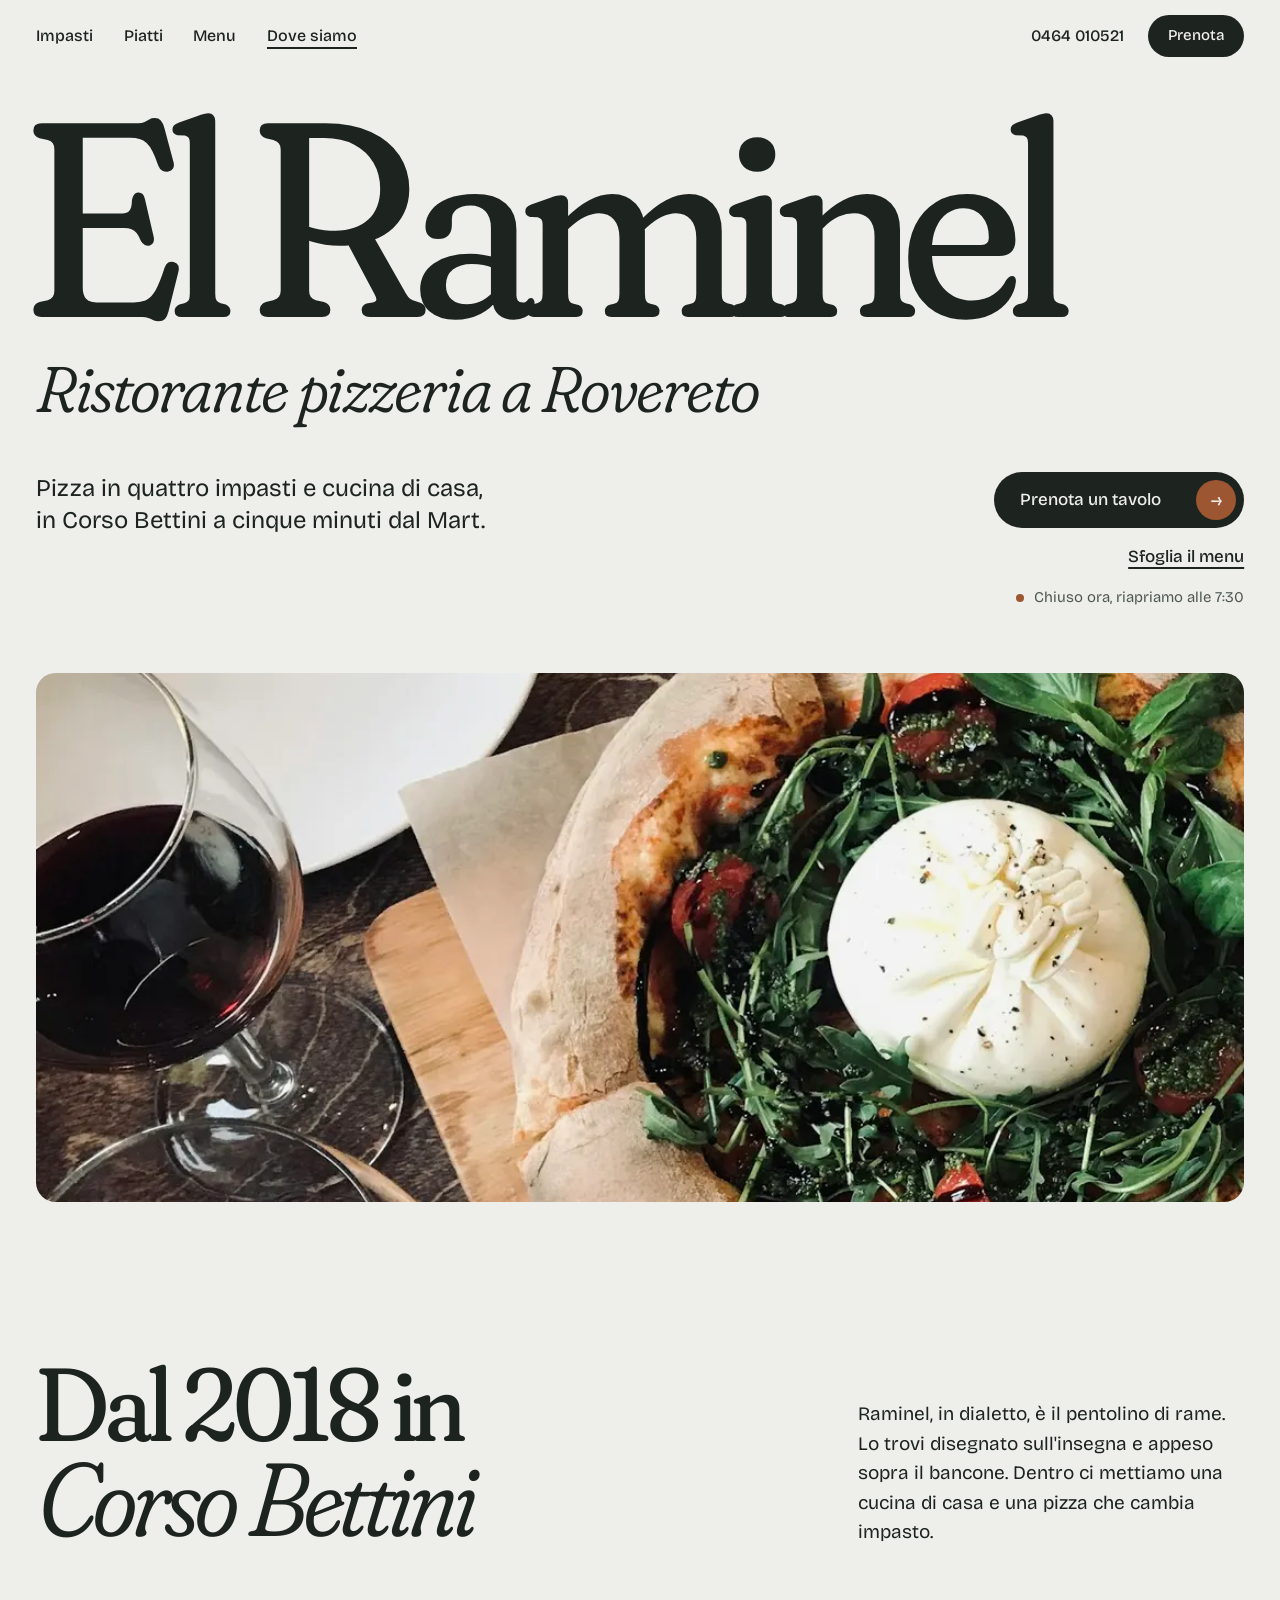
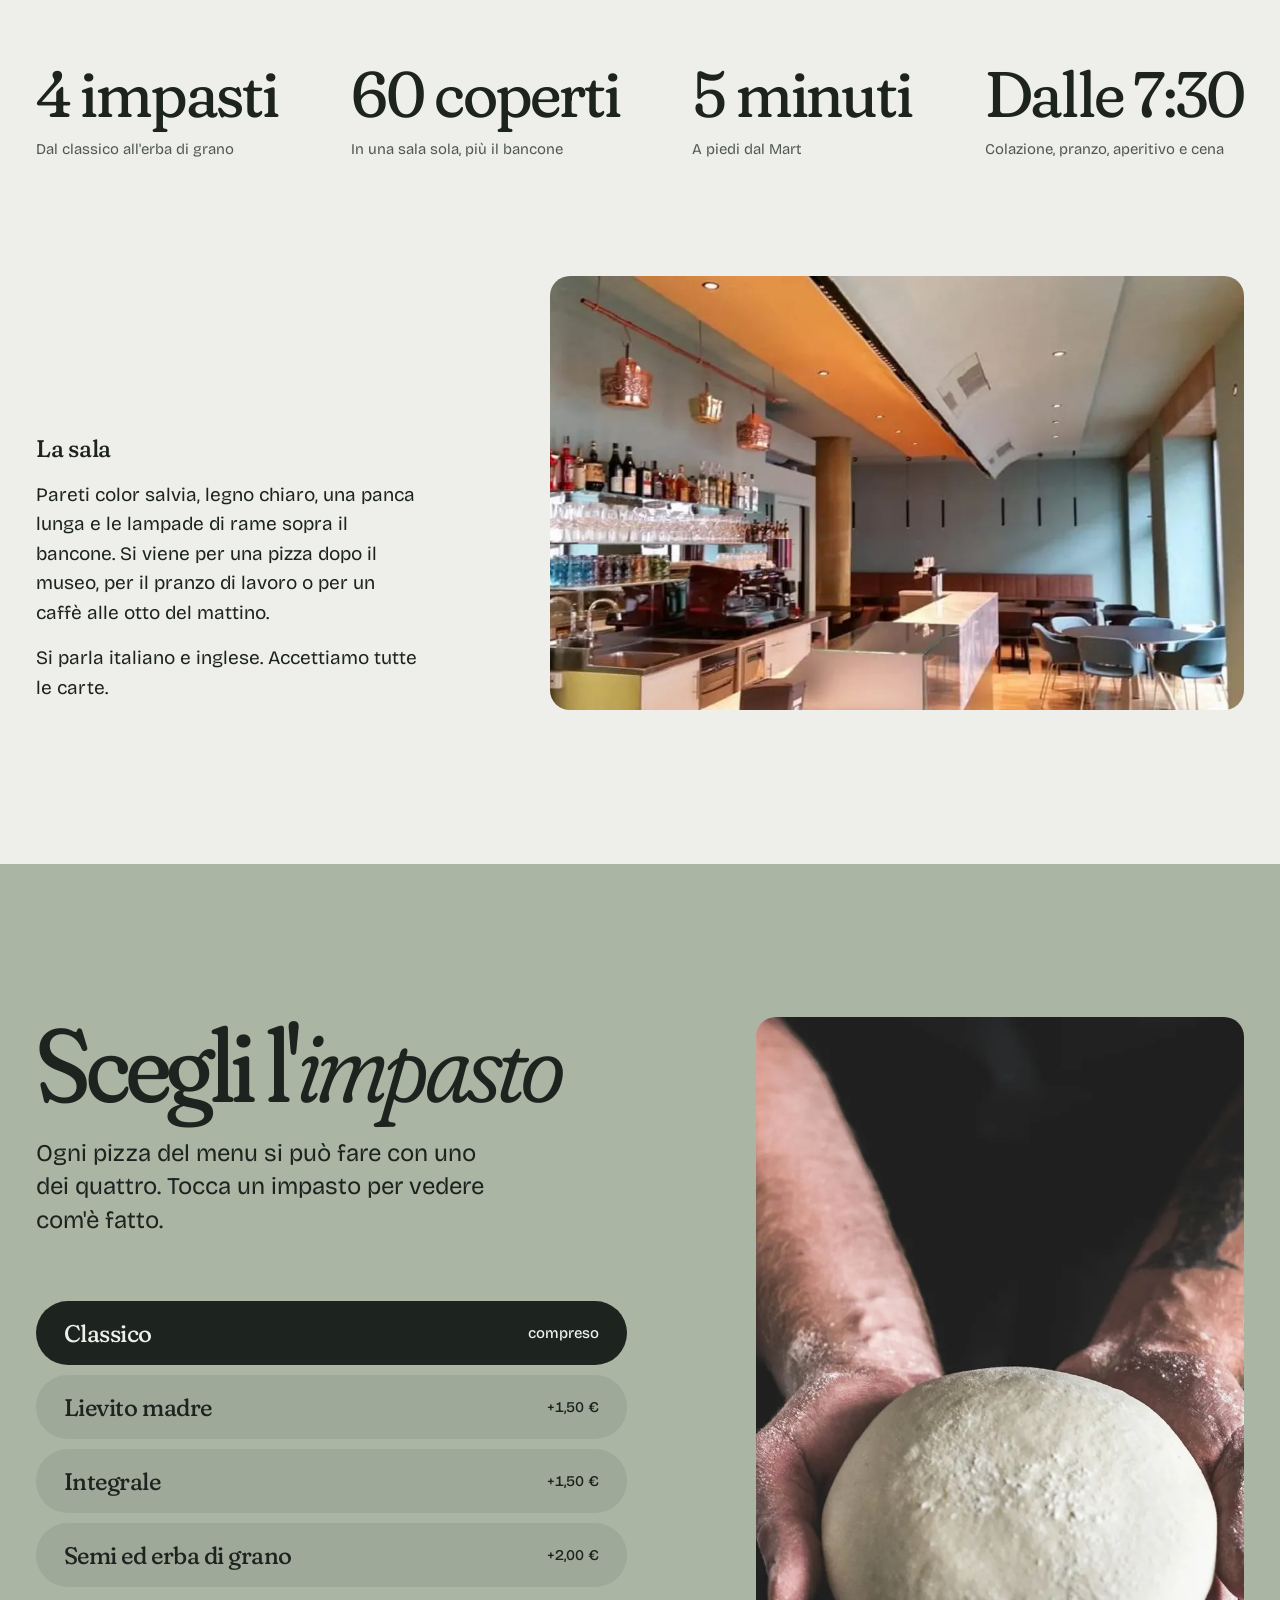
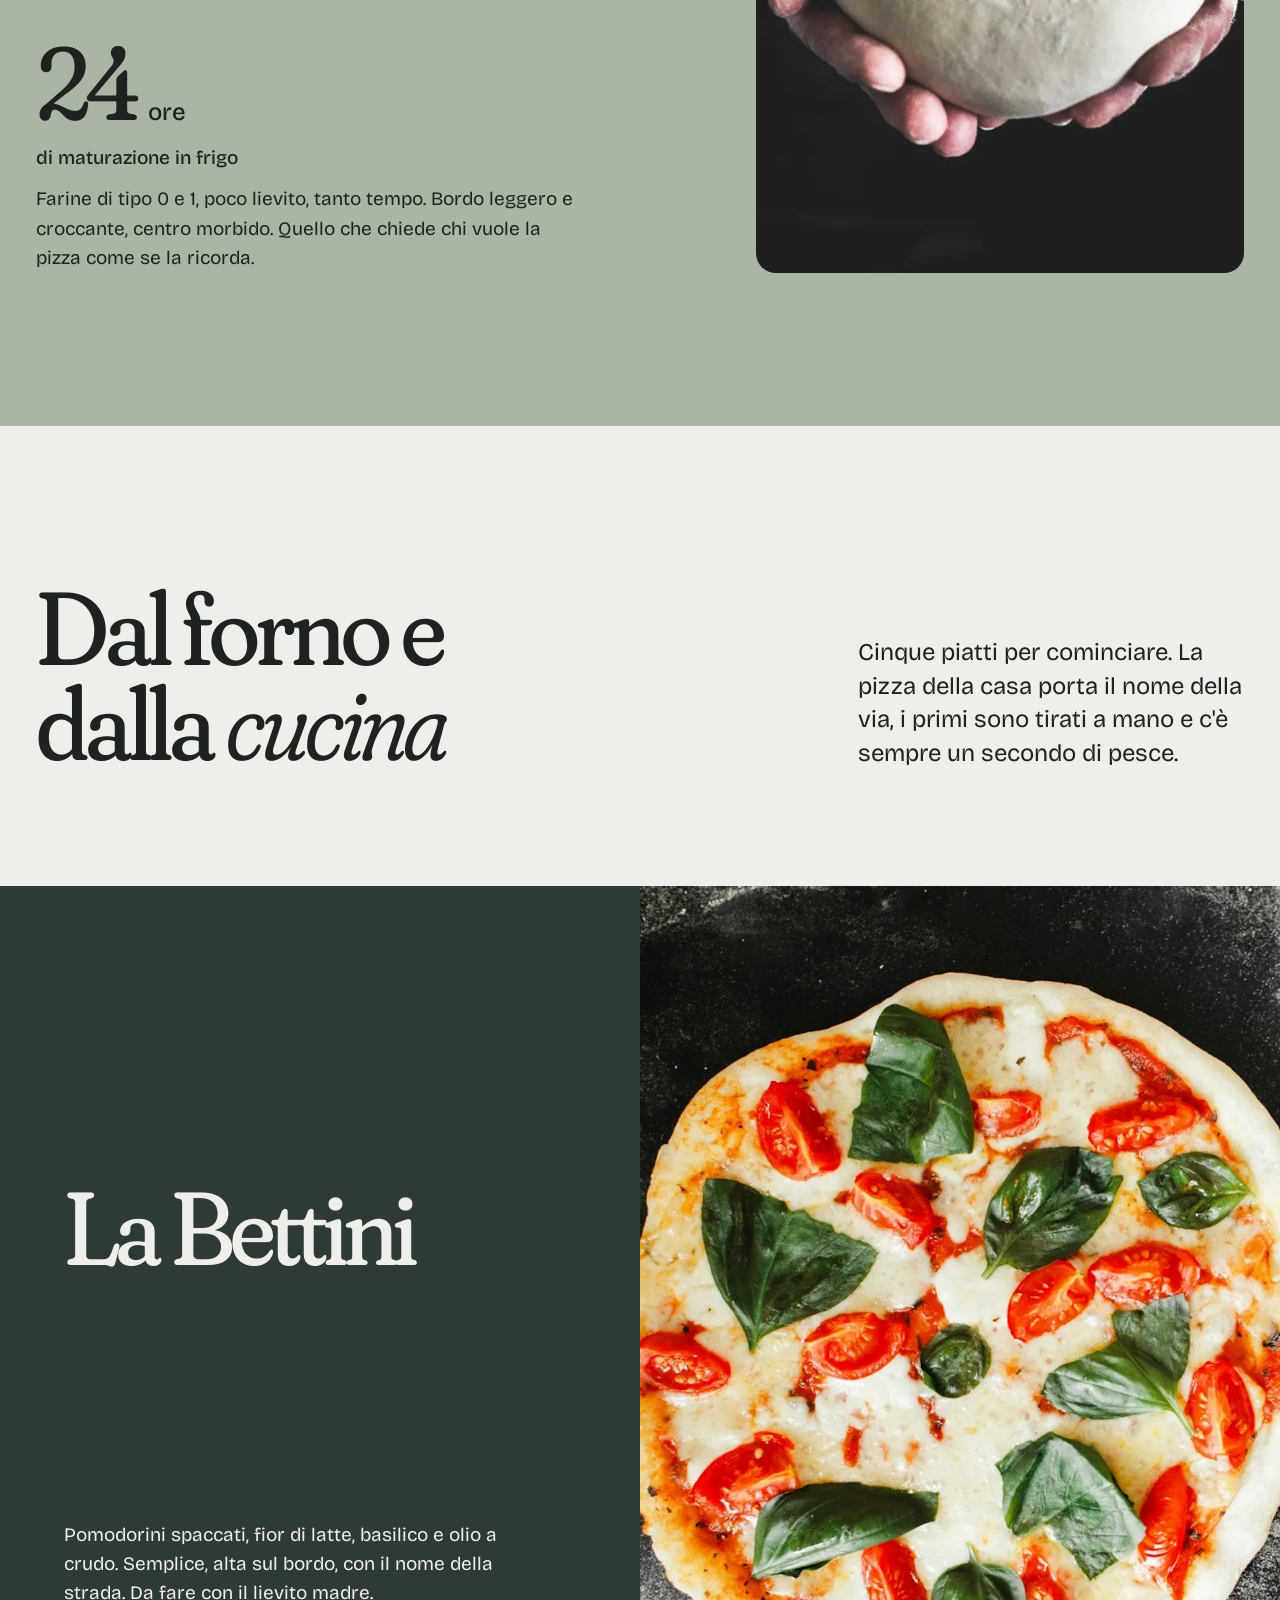
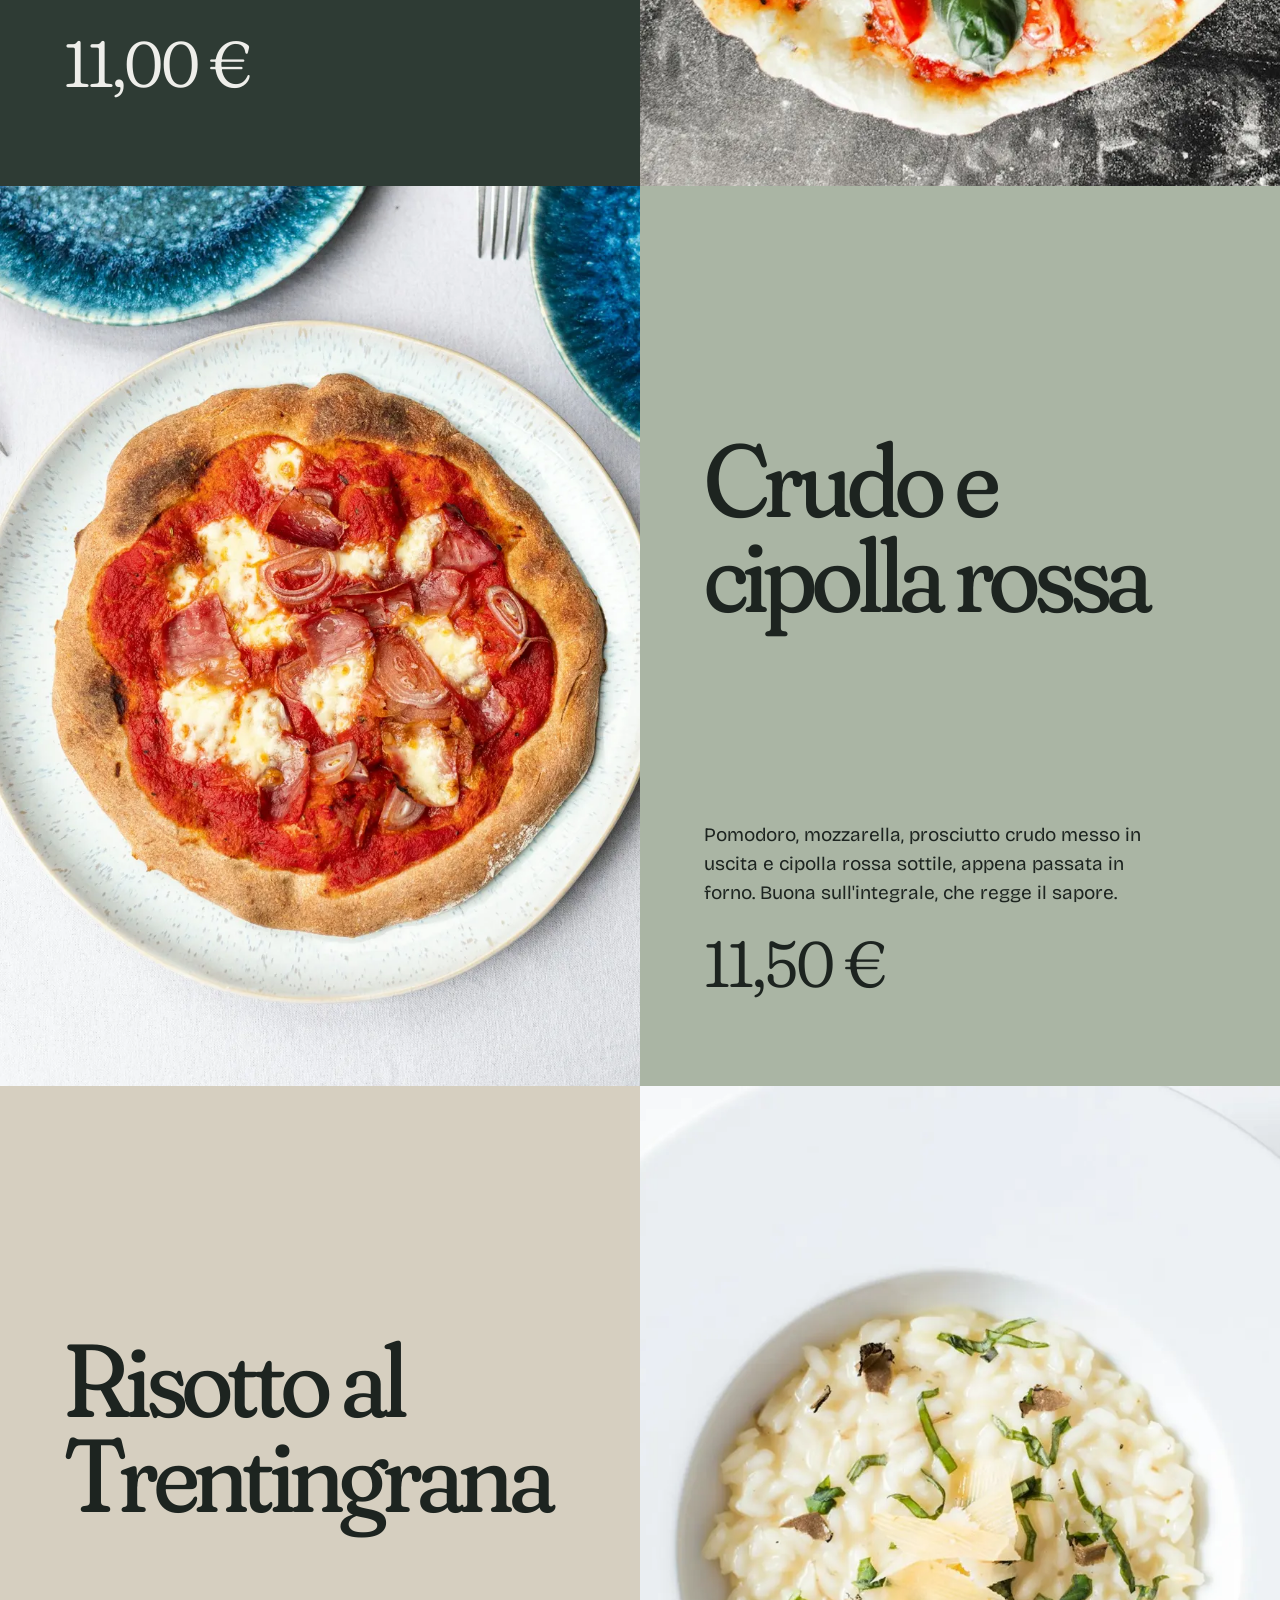
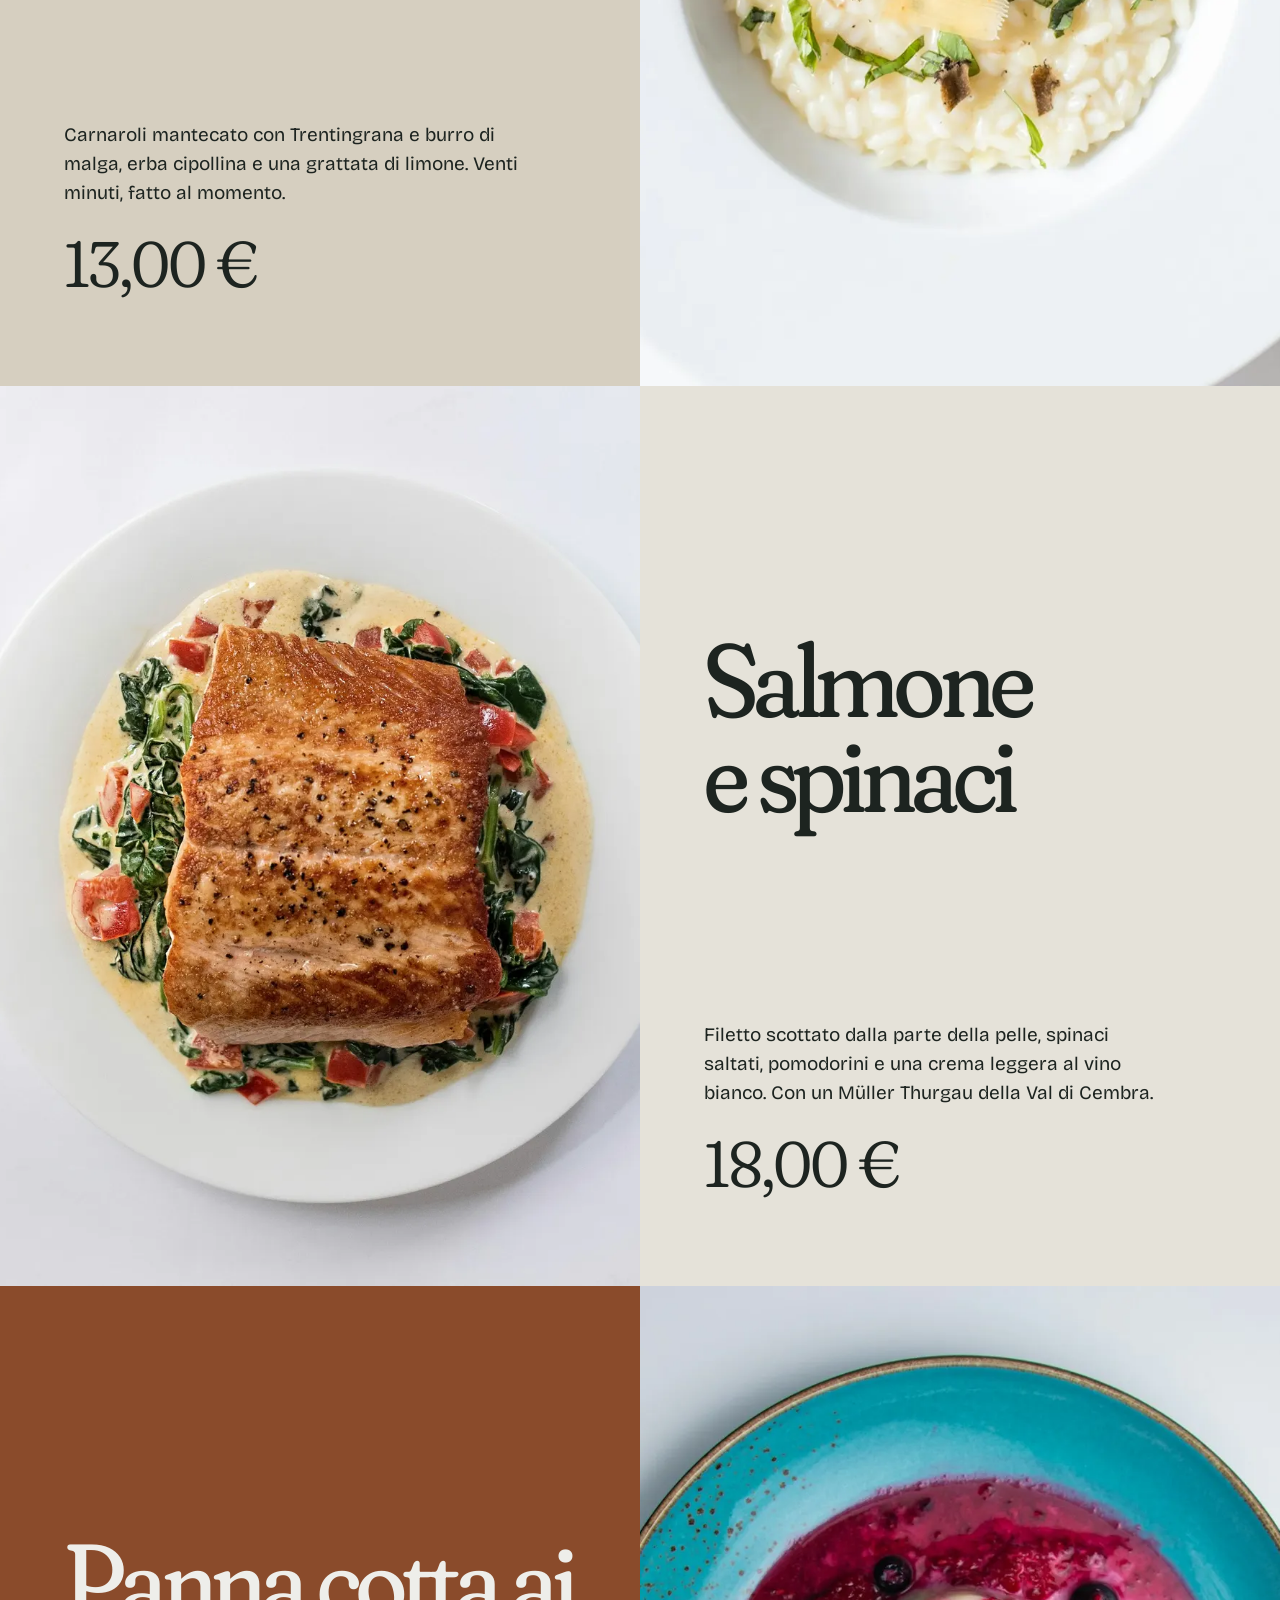
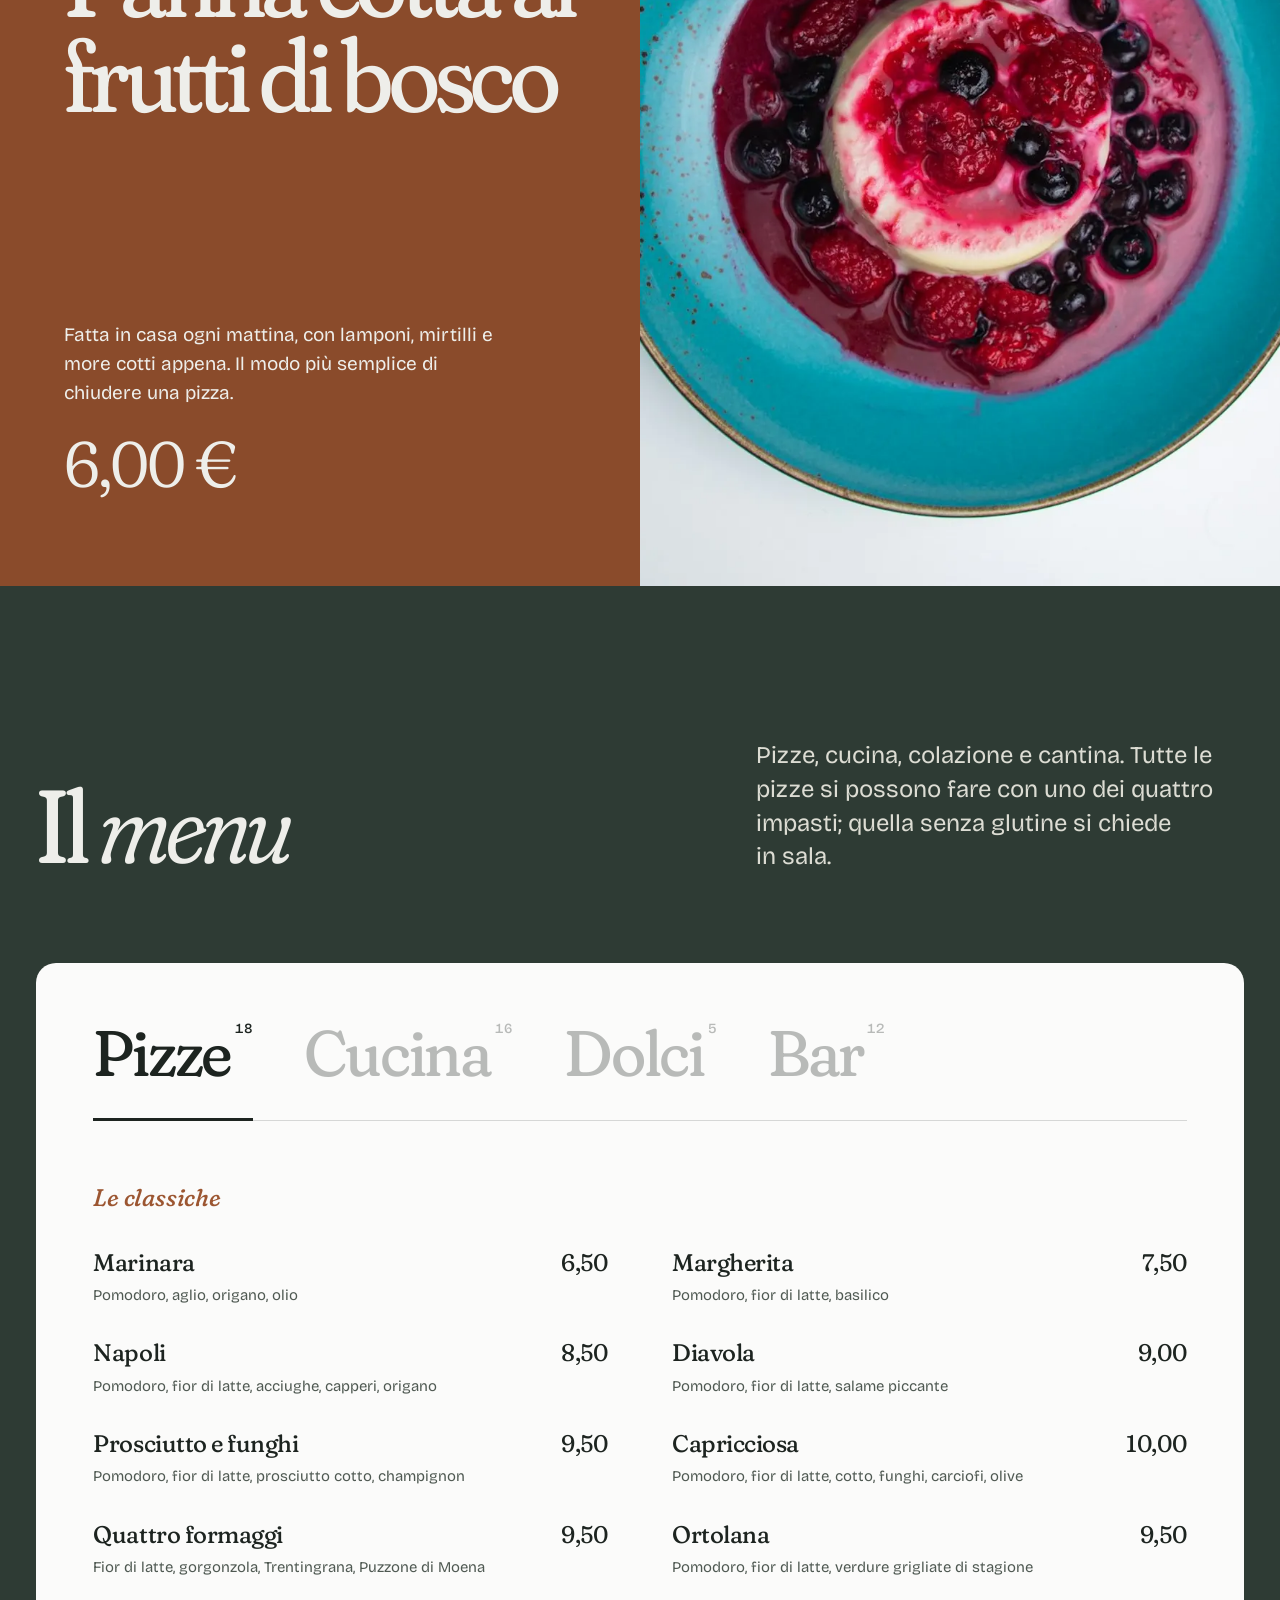
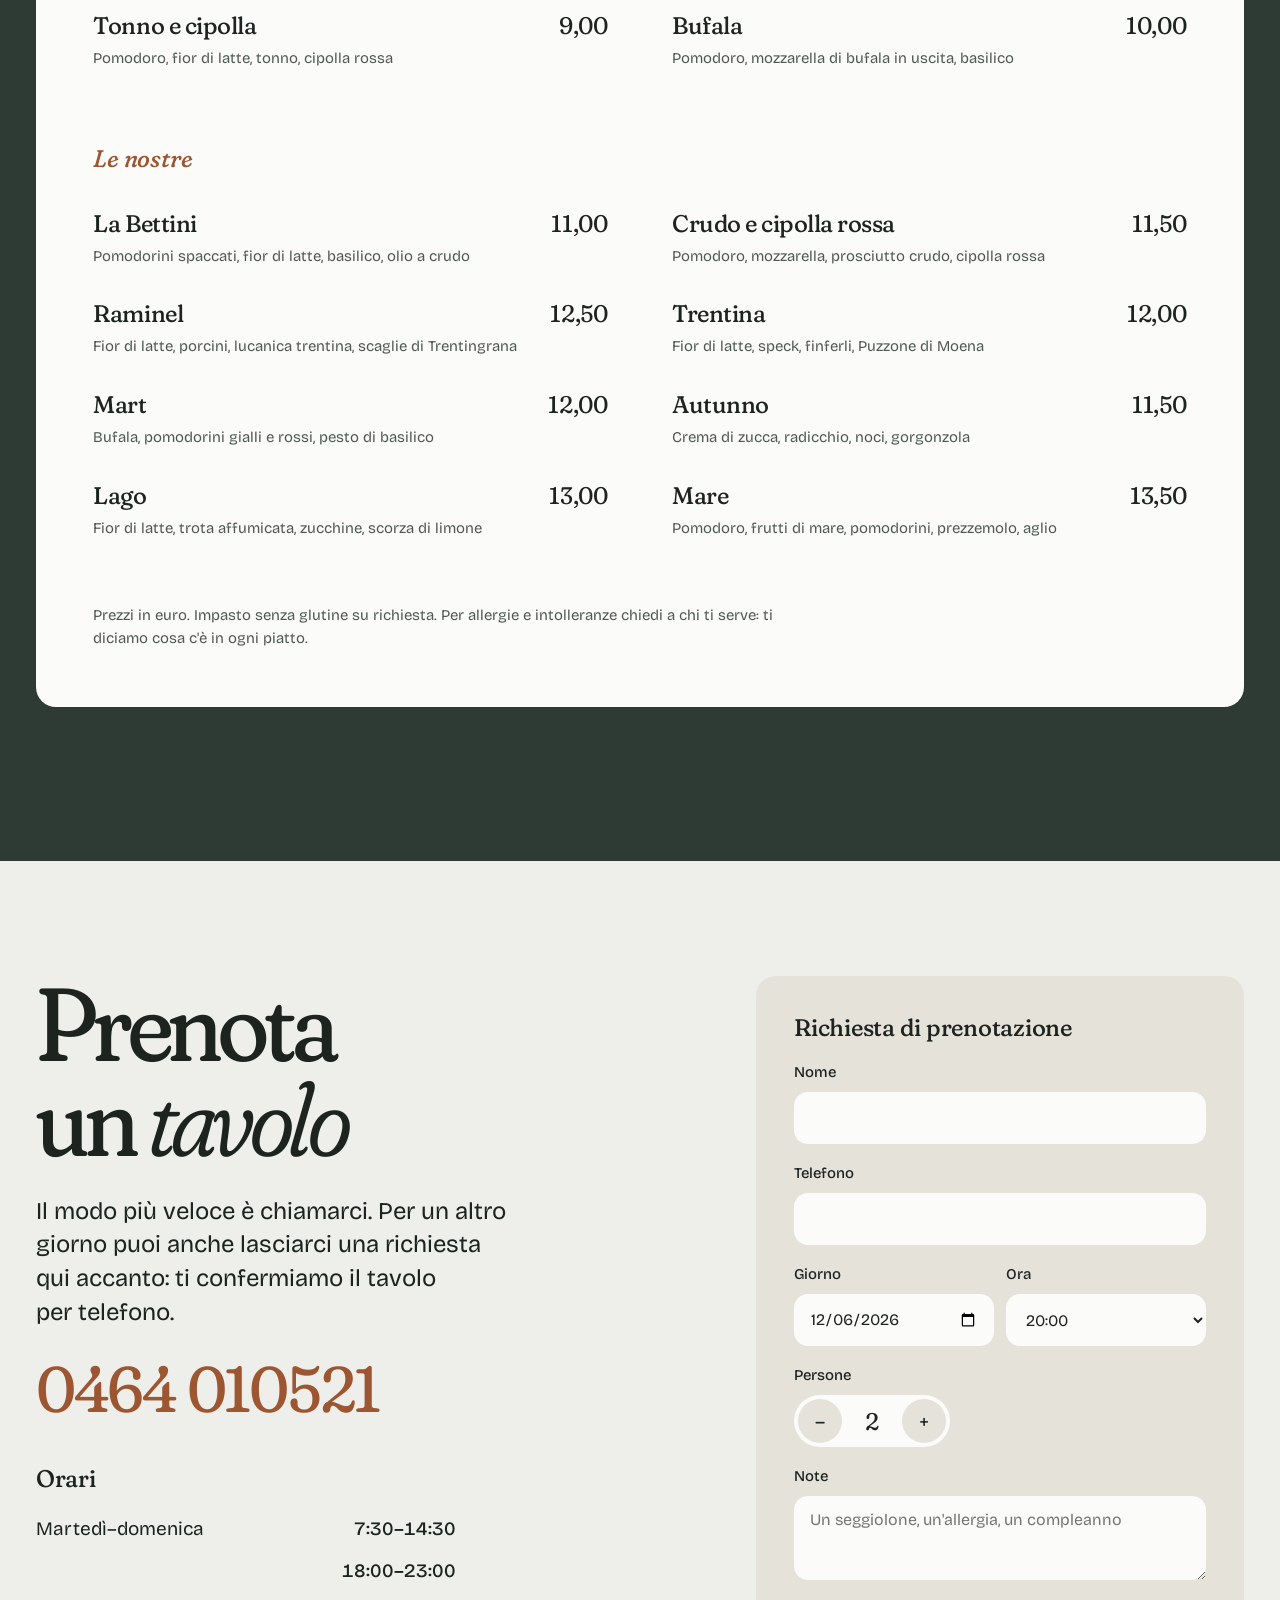
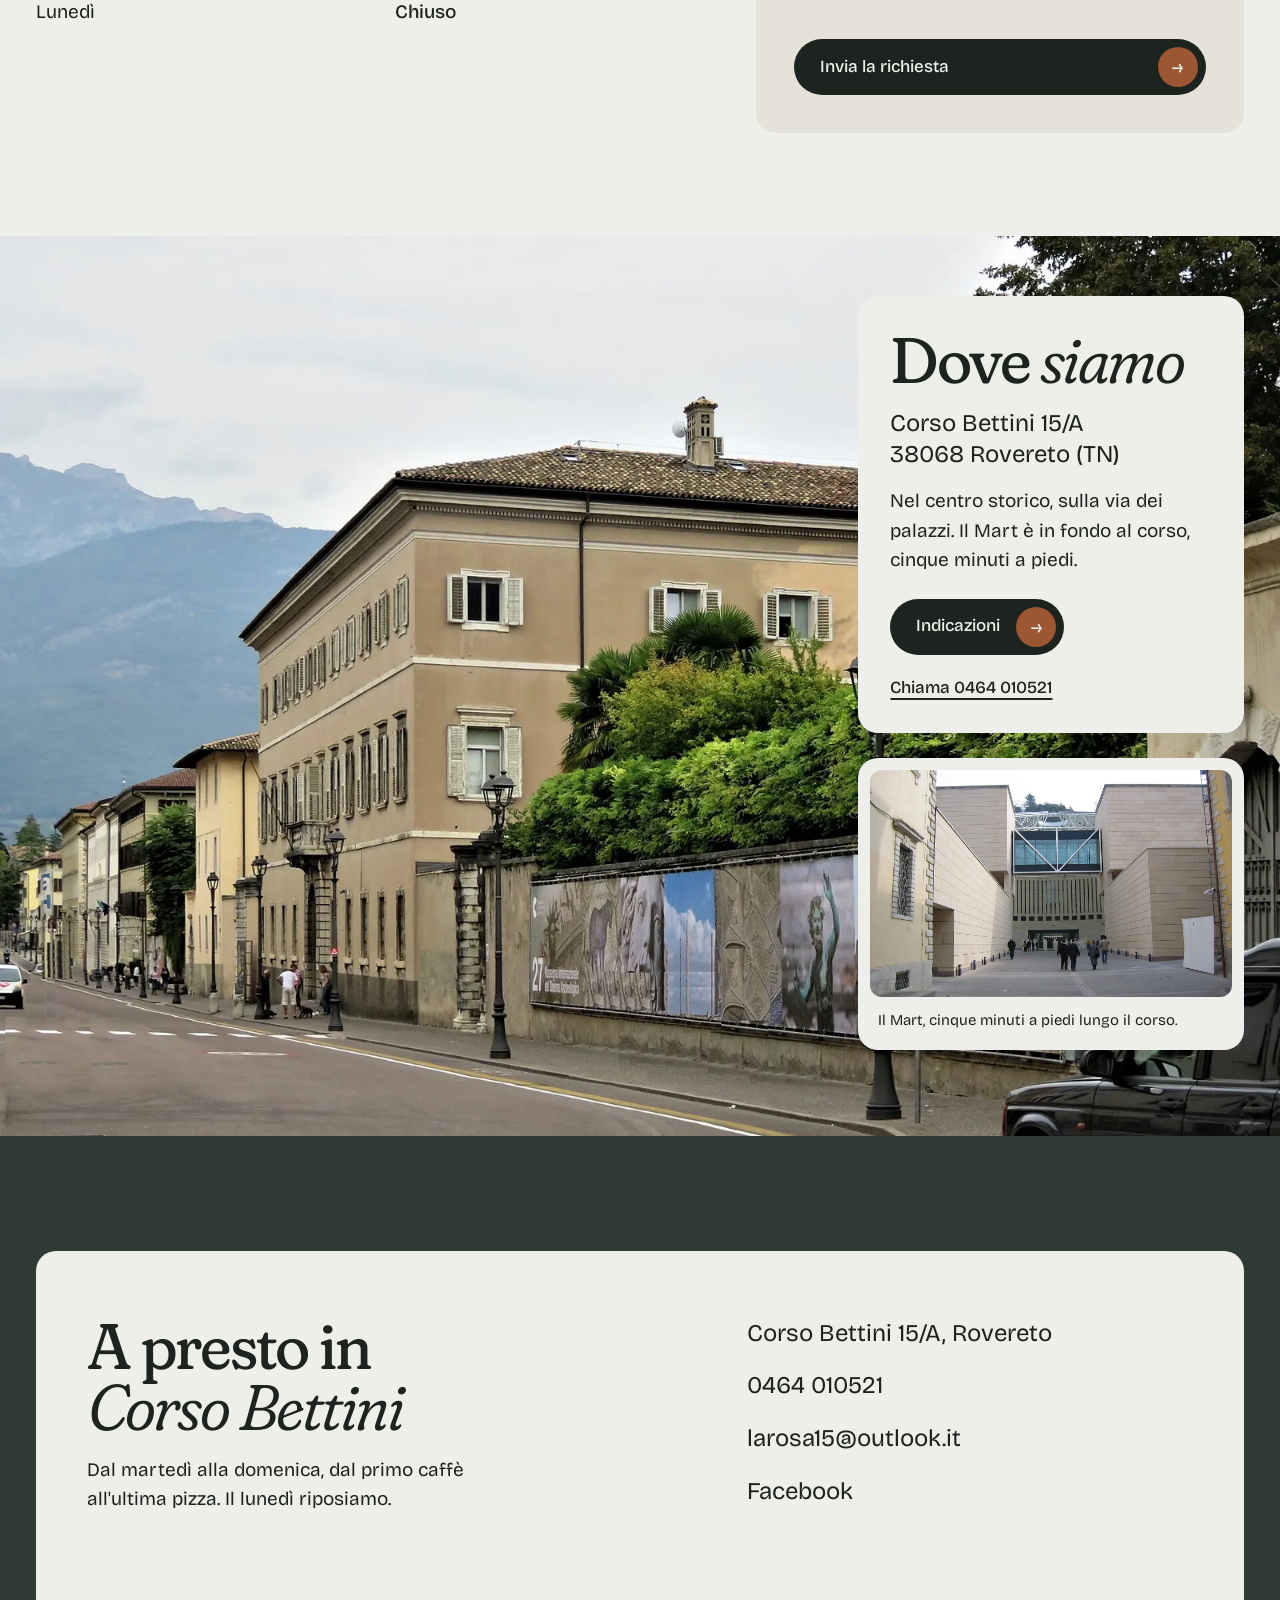
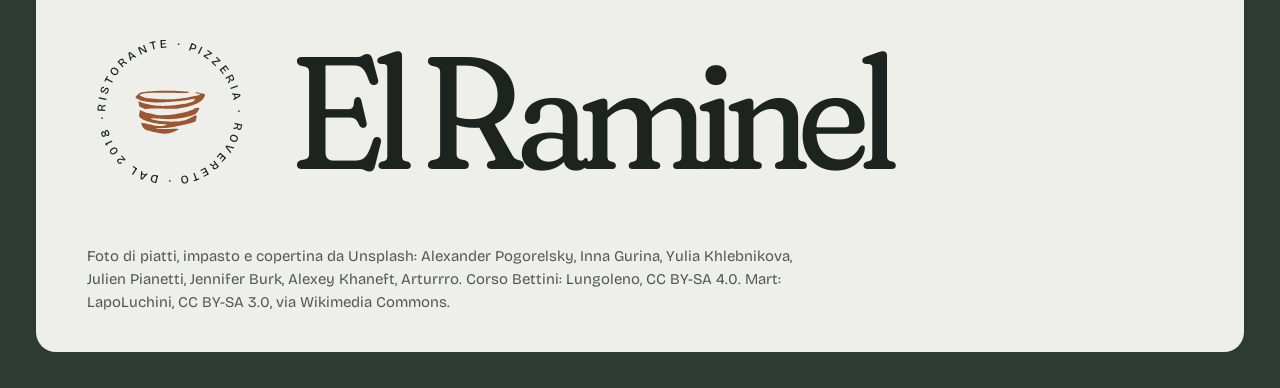
==== commit 7151f938: "Hero chiara e tipografica, Bricolage per il testo, piatti a metà schermo - Hero su carta: nome grand" ====
--- a/index.html
+++ b/index.html
@@ -5,7 +5,7 @@
 <meta name="viewport" content="width=device-width, initial-scale=1">
 <title>El Raminel — Ristorante pizzeria a Rovereto</title>
 <meta name="description" content="Ristorante pizzeria in Corso Bettini 15/A a Rovereto, a cinque minuti dal Mart. Pizza in quattro impasti, primi fatti a mano, pesce e dolci della casa. Chiuso il lunedì.">
-<meta name="theme-color" content="#1b211e">
+<meta name="theme-color" content="#eeeeea">
 <meta property="og:title" content="El Raminel — Ristorante pizzeria a Rovereto">
 <meta property="og:description" content="Pizza in quattro impasti, primi fatti a mano e pesce, in Corso Bettini a cinque minuti dal Mart.">
 <meta property="og:image" content="img/og.jpg">
@@ -13,8 +13,8 @@
 <link rel="icon" href="img/logo/favicon.svg" type="image/svg+xml">
 <link rel="preconnect" href="https://fonts.googleapis.com">
 <link rel="preconnect" href="https://fonts.gstatic.com" crossorigin>
-<link href="https://fonts.googleapis.com/css2?family=Fraunces:ital,opsz,wght,SOFT,WONK@0,9..144,300..500,100,0;1,9..144,300..500,100,0&family=Newsreader:ital,opsz,wght@0,6..72,400..500;1,6..72,400..500&display=swap" rel="stylesheet">
-<link rel="preload" as="image" href="img/hero.webp" fetchpriority="high">
+<link href="https://fonts.googleapis.com/css2?family=Fraunces:ital,opsz,wght,SOFT,WONK@0,9..144,300..500,100,0;1,9..144,300..500,100,0&family=Bricolage+Grotesque:opsz,wdth,wght@12..96,75..100,300..600&display=swap" rel="stylesheet">
+<link rel="preload" as="image" href="img/hero-band.webp" fetchpriority="high">
 <link rel="stylesheet" href="css/style.css">
 <script>document.documentElement.classList.add('js')</script>
 <script type="application/ld+json">
@@ -61,27 +61,24 @@
 
   <!-- Hero: one photograph, the name set in the house serif -->
   <section class="hero" aria-labelledby="hero-title">
-    <div class="hero__photo">
+    <h1 id="hero-title" class="hero__title">
+      <span class="hero__name">El Raminel</span>
+      <span class="hero__kind">Ristorante pizzeria a Rovereto</span>
+    </h1>
+    <div class="hero__row">
+      <p class="hero__lead">Pizza in quattro impasti e cucina di casa, in Corso Bettini a cinque minuti dal Mart.</p>
+      <div class="hero__act">
+        <a class="button" href="#prenota">Prenota un tavolo <span class="button__arrow" aria-hidden="true">→</span></a>
+        <a class="link" href="#menu">Sfoglia il menu</a>
+        <p class="status" data-status><span class="status__dot" aria-hidden="true"></span><span data-status-text>Martedì–domenica, 7:30–14:30 e 18:00–23:00</span></p>
+      </div>
+    </div>
+    <figure class="hero__band">
       <picture>
-        <source media="(max-width: 700px)" srcset="img/hero-tall.webp">
-        <img src="img/hero.webp" width="2000" height="1333" alt="Una pizza sul tagliere di legno, accanto a un calice di vino rosso e a un mucchio di farina" fetchpriority="high">
+        <source media="(max-width: 700px)" srcset="img/hero-band-m.webp">
+        <img src="img/hero-band.webp" width="2000" height="1125" alt="Una pizza con burrata e rucola sul tagliere, due calici di vino rosso sul tavolo di legno" fetchpriority="high">
       </picture>
-    </div>
-    <div class="hero__lockup">
-      <svg class="hero__pot" aria-hidden="true"><use href="#pot"/></svg>
-      <h1 id="hero-title" class="hero__title">
-        <span class="hero__name">El Raminel</span>
-        <span class="hero__kind">Ristorante pizzeria a Rovereto</span>
-      </h1>
-      <p class="hero__lead">Pizza in quattro impasti e cucina di casa, in Corso Bettini a cinque minuti dal Mart.</p>
-    </div>
-    <div class="hero__foot">
-      <div class="hero__buttons">
-        <a class="button button--light" href="#prenota">Prenota un tavolo</a>
-        <a class="button button--line-light" href="#menu">Sfoglia il menu</a>
-      </div>
-      <p class="status" data-status><span class="status__dot" aria-hidden="true"></span><span data-status-text>Martedì–domenica, 7:30–14:30 e 18:00–23:00</span></p>
-    </div>
+    </figure>
   </section>
 
   <!-- Intro: name, room, facts -->
@@ -161,52 +158,57 @@
 
     <article class="dish" style="--field:var(--pine);--field-ink:var(--paper);--field-soft:#c3cbc5">
       <div class="dish__text">
-        <p class="dish__kind">La pizza della casa</p>
         <h3 class="dish__name">La Bettini</h3>
-        <p>Pomodorini spaccati, fior di latte, basilico e olio a crudo. Semplice, alta sul bordo, con il nome della strada. Da fare con il lievito madre.</p>
-        <p class="dish__price">11,00 €</p>
-      </div>
-      <figure class="dish__frame"><div class="arch"><img src="img/piatti/bettini.webp" width="1000" height="1250" loading="lazy" alt="Pizza con pomodorini, fior di latte e foglie di basilico, vista dall'alto su un piano scuro infarinato"></div></figure>
+        <div class="dish__foot">
+          <p>Pomodorini spaccati, fior di latte, basilico e olio a crudo. Semplice, alta sul bordo, con il nome della strada. Da fare con il lievito madre.</p>
+          <p class="dish__price">11,00 €</p>
+        </div>
+      </div>
+      <figure class="dish__photo"><img src="img/piatti/bettini.webp" width="1000" height="1250" loading="lazy" alt="Pizza con pomodorini, fior di latte e foglie di basilico, vista dall'alto su un piano scuro infarinato"></figure>
     </article>
 
     <article class="dish dish--flip" style="--field:var(--sage);--field-ink:var(--ink);--field-soft:#2f3a33">
       <div class="dish__text">
-        <p class="dish__kind">Tra le speciali</p>
         <h3 class="dish__name">Crudo e cipolla rossa</h3>
-        <p>Pomodoro, mozzarella, prosciutto crudo messo in uscita e cipolla rossa sottile, appena passata in forno. Buona sull'integrale, che regge il sapore.</p>
-        <p class="dish__price">11,50 €</p>
-      </div>
-      <figure class="dish__frame"><div class="arch"><img src="img/piatti/crudo.webp" width="1000" height="1250" loading="lazy" alt="Pizza con prosciutto crudo, mozzarella e cipolla rossa nel piatto in ceramica"></div></figure>
+        <div class="dish__foot">
+          <p>Pomodoro, mozzarella, prosciutto crudo messo in uscita e cipolla rossa sottile, appena passata in forno. Buona sull'integrale, che regge il sapore.</p>
+          <p class="dish__price">11,50 €</p>
+        </div>
+      </div>
+      <figure class="dish__photo"><img src="img/piatti/crudo.webp" width="1000" height="1250" loading="lazy" alt="Pizza con prosciutto crudo, mozzarella e cipolla rossa nel piatto in ceramica"></figure>
     </article>
 
     <article class="dish" style="--field:var(--stone);--field-ink:var(--ink);--field-soft:#3d463f">
       <div class="dish__text">
-        <p class="dish__kind">Primo</p>
         <h3 class="dish__name">Risotto al Trentingrana</h3>
-        <p>Carnaroli mantecato con Trentingrana e burro di malga, erba cipollina e una grattata di limone. Venti minuti, fatto al momento.</p>
-        <p class="dish__price">13,00 €</p>
-      </div>
-      <figure class="dish__frame"><div class="arch"><img src="img/piatti/risotto.webp" width="1000" height="1250" loading="lazy" alt="Risotto bianco con erba cipollina in un piatto fondo bianco"></div></figure>
+        <div class="dish__foot">
+          <p>Carnaroli mantecato con Trentingrana e burro di malga, erba cipollina e una grattata di limone. Venti minuti, fatto al momento.</p>
+          <p class="dish__price">13,00 €</p>
+        </div>
+      </div>
+      <figure class="dish__photo"><img src="img/piatti/risotto.webp" width="1000" height="1250" loading="lazy" alt="Risotto bianco con erba cipollina in un piatto fondo bianco"></figure>
     </article>
 
     <article class="dish dish--flip" style="--field:var(--paper-2);--field-ink:var(--ink);--field-soft:#3d463f">
       <div class="dish__text">
-        <p class="dish__kind">Secondo di pesce</p>
         <h3 class="dish__name">Salmone e spinaci</h3>
-        <p>Filetto scottato dalla parte della pelle, spinaci saltati, pomodorini e una crema leggera al vino bianco. Con un Müller Thurgau della Val di Cembra.</p>
-        <p class="dish__price">18,00 €</p>
-      </div>
-      <figure class="dish__frame"><div class="arch"><img src="img/piatti/salmone.webp" width="1000" height="1250" loading="lazy" alt="Filetto di salmone scottato su spinaci e pomodorini in salsa cremosa"></div></figure>
+        <div class="dish__foot">
+          <p>Filetto scottato dalla parte della pelle, spinaci saltati, pomodorini e una crema leggera al vino bianco. Con un Müller Thurgau della Val di Cembra.</p>
+          <p class="dish__price">18,00 €</p>
+        </div>
+      </div>
+      <figure class="dish__photo"><img src="img/piatti/salmone.webp" width="1000" height="1250" loading="lazy" alt="Filetto di salmone scottato su spinaci e pomodorini in salsa cremosa"></figure>
     </article>
 
     <article class="dish" style="--field:var(--copper-field);--field-ink:var(--paper);--field-soft:#ead9cc">
       <div class="dish__text">
-        <p class="dish__kind">Dolce della casa</p>
         <h3 class="dish__name">Panna cotta ai frutti di bosco</h3>
-        <p>Fatta in casa ogni mattina, con lamponi, mirtilli e more cotti appena. Il modo più semplice di chiudere una pizza.</p>
-        <p class="dish__price">6,00 €</p>
-      </div>
-      <figure class="dish__frame"><div class="arch"><img src="img/piatti/panna-cotta.webp" width="1000" height="1250" loading="lazy" alt="Panna cotta con frutti di bosco in una ciotola turchese"></div></figure>
+        <div class="dish__foot">
+          <p>Fatta in casa ogni mattina, con lamponi, mirtilli e more cotti appena. Il modo più semplice di chiudere una pizza.</p>
+          <p class="dish__price">6,00 €</p>
+        </div>
+      </div>
+      <figure class="dish__photo"><img src="img/piatti/panna-cotta.webp" width="1000" height="1250" loading="lazy" alt="Panna cotta con frutti di bosco in una ciotola turchese"></figure>
     </article>
   </section>
 
@@ -218,13 +220,13 @@
     </div>
 
     <div class="sheet" data-reveal>
+      <div class="sheet__inner">
       <div class="tabs" role="tablist" aria-label="Sezioni del menu" data-tabs>
-        <button role="tab" id="t-pizze" aria-controls="p-pizze" aria-selected="true">Pizze</button>
-        <button role="tab" id="t-cucina" aria-controls="p-cucina" aria-selected="false" tabindex="-1">Cucina</button>
-        <button role="tab" id="t-dolci" aria-controls="p-dolci" aria-selected="false" tabindex="-1">Dolci</button>
-        <button role="tab" id="t-bar" aria-controls="p-bar" aria-selected="false" tabindex="-1">Bar</button>
-      </div>
-      <div class="sheet__inner">
+        <button role="tab" id="t-pizze" aria-controls="p-pizze" aria-selected="true">Pizze<span class="tabs__count">18</span></button>
+        <button role="tab" id="t-cucina" aria-controls="p-cucina" aria-selected="false" tabindex="-1">Cucina<span class="tabs__count">16</span></button>
+        <button role="tab" id="t-dolci" aria-controls="p-dolci" aria-selected="false" tabindex="-1">Dolci<span class="tabs__count">5</span></button>
+        <button role="tab" id="t-bar" aria-controls="p-bar" aria-selected="false" tabindex="-1">Bar<span class="tabs__count">12</span></button>
+      </div>
 
         <div class="panel" role="tabpanel" id="p-pizze" aria-labelledby="t-pizze" tabindex="0">
           <div class="group">
@@ -390,7 +392,7 @@
         <textarea id="f-note" name="note" rows="2" placeholder="Un seggiolone, un'allergia, un compleanno"></textarea>
       </div>
       <p class="book__msg" data-msg role="status"></p>
-      <button class="button button--ink button--wide" type="submit">Invia la richiesta</button>
+      <button class="button button--wide" type="submit">Invia la richiesta <span class="button__arrow" aria-hidden="true">→</span></button>
     </form>
   </section>
 
@@ -404,8 +406,8 @@
       <p class="where__addr">Corso Bettini 15/A<br>38068 Rovereto (TN)</p>
       <p>Nel centro storico, sulla via dei palazzi. Il Mart è in fondo al corso, cinque minuti a piedi.</p>
       <div class="where__links">
-        <a class="button button--ink" href="https://www.google.com/maps/search/?api=1&query=El+Raminel+Corso+Bettini+15A+Rovereto" target="_blank" rel="noopener">Indicazioni</a>
-        <a class="button button--line" href="tel:+390464010521">Chiama</a>
+        <a class="button" href="https://www.google.com/maps/search/?api=1&query=El+Raminel+Corso+Bettini+15A+Rovereto" target="_blank" rel="noopener">Indicazioni <span class="button__arrow" aria-hidden="true">→</span></a>
+        <a class="link" href="tel:+390464010521">Chiama 0464 010521</a>
       </div>
     </div>
     <figure class="where__mart">
@@ -436,7 +438,7 @@
       </svg>
       <p class="foot__name" aria-hidden="true">El Raminel</p>
     </div>
-    <p class="foot__credits">Foto di piatti, impasto e copertina da Unsplash: Alessandro D'Antonio, Inna Gurina, Yulia Khlebnikova, Julien Pianetti, Jennifer Burk, Alexey Khaneft, Arturrro. Corso Bettini: Lungoleno, CC BY-SA 4.0. Mart: LapoLuchini, CC BY-SA 3.0, via Wikimedia Commons.</p>
+    <p class="foot__credits">Foto di piatti, impasto e copertina da Unsplash: Alexander Pogorelsky, Inna Gurina, Yulia Khlebnikova, Julien Pianetti, Jennifer Burk, Alexey Khaneft, Arturrro. Corso Bettini: Lungoleno, CC BY-SA 4.0. Mart: LapoLuchini, CC BY-SA 3.0, via Wikimedia Commons.</p>
   </div>
 </footer>
 
--- a/css/style.css
+++ b/css/style.css
@@ -1,34 +1,35 @@
-/* El Raminel — paper, ink, copper; sage and pine as fields. Fraunces for display, Newsreader for reading. */
+/* El Raminel — paper, ink, copper; sage and pine as fields.
+   Fraunces carries the voice (display, names, prices); Bricolage Grotesque carries the reading. */
 
 :root {
   --paper: #eeeeea;
-  --paper-2: #e7e2d7;
+  --paper-2: #e5e2d9;
   --sheet: #fbfbfa;
   --stone: #d6cfc0;
   --sage: #aab5a4;
   --pine: #2e3b34;
-  --night: #1b211e;
   --ink: #1d2420;
-  --ink-soft: #4a544d;
+  --ink-soft: #4f5952;
   --copper: #9c5631;
+  --copper-hover: #844626;
   --copper-light: #c98b5f;
   --copper-field: #8a4b2b;
-  --tab-off: #d9d6cc;
-  --open: #6fa07d;
+  --open: #4f7d5c;
 
   --display: "Fraunces", Georgia, "Times New Roman", serif;
-  --text: "Newsreader", Georgia, "Times New Roman", serif;
-
-  --step-small: clamp(0.9375rem, 0.9rem + 0.1vw, 1rem);
-  --step-body: clamp(1.125rem, 1.05rem + 0.25vw, 1.25rem);
-  --step-lead: clamp(1.3125rem, 1.15rem + 0.6vw, 1.625rem);
-  --step-head: clamp(2.25rem, 1.4rem + 3vw, 4.25rem);
-  --step-display: clamp(2.75rem, 1.4rem + 5vw, 6.25rem);
+  --text: "Bricolage Grotesque", "Helvetica Neue", Arial, sans-serif;
+
+  --step-small: clamp(0.875rem, 0.85rem + 0.1vw, 0.9375rem);
+  --step-body: clamp(1.0625rem, 1rem + 0.25vw, 1.1875rem);
+  --step-lead: clamp(1.25rem, 1.1rem + 0.6vw, 1.5rem);
+  --step-head: clamp(2.25rem, 1.3rem + 3.4vw, 4.75rem);
+  --step-display: clamp(3rem, 1.2rem + 6.6vw, 8rem);
+  --step-giant: clamp(4.25rem, 0.5rem + 21vw, 20rem);
 
   --m: clamp(16px, 2.8vw, 44px);
   --gap: clamp(16px, 2vw, 32px);
   --section: clamp(96px, 12vw, 200px);
-  --radius: 22px;
+  --radius: 20px;
 
   --ease-out: cubic-bezier(0.22, 1, 0.36, 1);
   --ease-expo: cubic-bezier(0.16, 1, 0.3, 1);
@@ -48,7 +49,7 @@
   font-family: var(--text);
   font-optical-sizing: auto;
   font-size: var(--step-body);
-  line-height: 1.5;
+  line-height: 1.55;
   text-rendering: optimizeLegibility;
   -webkit-font-smoothing: antialiased;
   overflow-x: clip;
@@ -63,102 +64,96 @@
 :focus-visible { outline: 2px solid var(--copper); outline-offset: 3px; border-radius: 6px; }
 [hidden] { display: none !important; }
 
-.skip { position: absolute; left: var(--m); top: -60px; z-index: 100; background: var(--ink); color: var(--paper); padding: 10px 16px; border-radius: 999px; text-decoration: none; }
-.skip:focus { top: 12px; }
-
-/* Type */
-.h-display, .h-head, .h-small, .hero__title, .dish__name, .dish__kind, .where__title, .panel__title, .facts dt, .dough__hours strong, .book__tel, .item__name, .foot__name, .bar__brand span, .drawer nav a, .doughs__picker button > span:first-child {
+.skip { position: absolute; left: var(--m); top: 12px; clip-path: inset(50%); z-index: 100; background: var(--ink); color: var(--paper); padding: 10px 16px; border-radius: 999px; text-decoration: none; }
+.skip:focus { clip-path: none; }
+
+/* Type: one voice, three sizes that matter */
+.h-display, .h-head, .h-small, .hero__title, .dish__name, .where__title, .panel__title, .facts dt, .dough__hours strong, .book__tel, .item__name, .item__price, .dish__price, .foot__name, .bar__brand span, .drawer nav a, .doughs__picker button > span:first-child, .tabs button, .stepper output {
   font-family: var(--display);
   font-variation-settings: "SOFT" 100, "WONK" 0;
   font-optical-sizing: auto;
 }
-.h-display { font-size: var(--step-display); font-weight: 320; line-height: 0.98; letter-spacing: -0.03em; text-wrap: balance; }
-.h-head { font-size: var(--step-head); font-weight: 340; line-height: 1; letter-spacing: -0.025em; text-wrap: balance; }
-.h-small { font-size: var(--step-lead); font-weight: 400; line-height: 1.2; letter-spacing: -0.01em; }
-.h-display em, .h-head em, .where__title em { font-style: italic; font-weight: 300; }
-.lead { font-size: var(--step-lead); line-height: 1.4; max-width: 34ch; text-wrap: pretty; }
-
-/* Buttons: an ink line, an italic label and a solid offset that the button presses into */
+.h-display { font-size: var(--step-display); font-weight: 420; line-height: 0.92; letter-spacing: -0.04em; text-wrap: balance; }
+.h-head { font-size: var(--step-head); font-weight: 420; line-height: 0.95; letter-spacing: -0.035em; text-wrap: balance; }
+.h-small { font-size: var(--step-lead); font-weight: 460; line-height: 1.2; letter-spacing: -0.01em; }
+.h-display em, .h-head em, .where__title em { font-style: italic; font-weight: 340; }
+.lead { font-size: var(--step-lead); line-height: 1.4; max-width: 32ch; text-wrap: pretty; }
+
+/* Buttons: a solid ink pill with a copper arrow; secondary actions are plain links */
 .button {
-  --b-bg: var(--ink); --b-ink: var(--paper); --b-line: var(--ink); --b-shadow: var(--copper);
-  display: inline-flex; align-items: center; justify-content: center; gap: 10px;
-  min-height: 54px; padding: 0 30px; border: 1.5px solid var(--b-line); border-radius: 999px;
-  background: var(--b-bg); color: var(--b-ink);
-  font-family: var(--text); font-style: italic; font-weight: 500; font-size: 1.1875rem; letter-spacing: 0.005em;
+  display: inline-flex; align-items: center; justify-content: space-between; gap: 16px;
+  min-height: 56px; padding: 0 8px 0 26px; border: 0; border-radius: 999px;
+  background: var(--ink); color: var(--paper);
+  font-family: var(--text); font-weight: 500; font-size: 1.0625rem; letter-spacing: 0;
   text-decoration: none; cursor: pointer; white-space: nowrap;
-  box-shadow: 4px 4px 0 var(--b-shadow); /* taste-skill-ignore: client reference, the offset is the press target */
-  transition: transform var(--t-hover) var(--ease-out), box-shadow var(--t-hover) var(--ease-out), background-color var(--t-hover) var(--ease-out), color var(--t-hover) var(--ease-out);
-}
-.button:hover { transform: translate(2px, 2px); box-shadow: 2px 2px 0 var(--b-shadow); }
-.button:active { transform: translate(4px, 4px); box-shadow: 0 0 0 var(--b-shadow); }
-.button--ink { --b-bg: var(--ink); --b-ink: var(--paper); --b-line: var(--ink); --b-shadow: var(--copper); }
-.button--line { --b-bg: transparent; --b-ink: var(--ink); --b-line: var(--ink); --b-shadow: var(--ink); }
-.button--light { --b-bg: var(--paper); --b-ink: var(--ink); --b-line: var(--paper); --b-shadow: var(--copper-light); }
-.button--line-light { --b-bg: transparent; --b-ink: var(--paper); --b-line: var(--paper); --b-shadow: var(--copper-light); }
-.button--small { min-height: 42px; padding: 0 20px; font-size: 1.0625rem; box-shadow: 3px 3px 0 var(--b-shadow); }
+  transition: background-color var(--t-hover) var(--ease-out), transform var(--t-press) var(--ease-out);
+}
+.button__arrow {
+  display: grid; place-items: center; width: 40px; height: 40px; border-radius: 50%;
+  background: var(--copper); color: var(--paper); font-size: 1.125rem; line-height: 1;
+  transition: transform var(--t-ui) var(--ease-out), background-color var(--t-hover) var(--ease-out);
+}
+.button:hover { background: #2c3631; }
+.button:hover .button__arrow { transform: translateX(3px); background: var(--copper-hover); }
+.button:active { transform: scale(0.98); }
+.button--small { min-height: 42px; padding: 0 20px; font-size: 0.9375rem; }
 .button--wide { width: 100%; }
+.link {
+  font-weight: 500; font-size: 1.0625rem; text-decoration: underline; text-decoration-thickness: 1.5px; text-underline-offset: 0.3em;
+  transition: color var(--t-hover) var(--ease-out), text-underline-offset var(--t-hover) var(--ease-out);
+}
+.link:hover { color: var(--copper); text-underline-offset: 0.42em; }
 
 /* Bar */
 .bar {
   position: fixed; inset: 0 0 auto 0; z-index: 50;
   display: grid; grid-template-columns: 1fr auto 1fr; align-items: center; gap: var(--gap);
-  height: 76px; padding: 0 var(--m);
-  color: var(--paper);
-  transition: background-color var(--t-ui) var(--ease-out), color var(--t-ui) var(--ease-out), transform 420ms var(--ease-out);
-}
-.bar.is-solid { background: var(--paper); color: var(--ink); }
+  height: 72px; padding: 0 var(--m);
+  background: var(--paper);
+  transition: transform 420ms var(--ease-out);
+}
 .bar.is-hidden { transform: translateY(-100%); }
 .bar__nav { display: flex; gap: clamp(18px, 2.4vw, 36px); }
-.bar__nav a { font-size: 1.0625rem; text-decoration: none; padding: 6px 0; }
-.bar__nav a:hover, .bar__nav a[aria-current="true"] { text-decoration: underline; }
+.bar__nav a { font-size: 1rem; font-weight: 500; text-decoration: none; padding: 6px 0; }
+.bar__nav a:hover, .bar__nav a[aria-current="true"] { text-decoration: underline; text-decoration-thickness: 1.5px; text-underline-offset: 0.35em; }
 .bar__brand { display: inline-flex; align-items: center; gap: 10px; text-decoration: none; opacity: 0; pointer-events: none; transition: opacity var(--t-ui) var(--ease-out); }
 .bar.is-solid .bar__brand { opacity: 1; pointer-events: auto; }
-.bar__brand span { font-size: 1.5rem; font-weight: 360; letter-spacing: -0.02em; }
+.bar__brand span { font-size: 1.5rem; font-weight: 440; letter-spacing: -0.03em; }
 .bar__pot { width: 36px; height: 23px; color: var(--copper); }
-.bar__end { justify-self: end; display: flex; align-items: center; gap: 22px; }
-.bar__tel { font-size: 1.0625rem; text-decoration: none; }
+.bar__end { justify-self: end; display: flex; align-items: center; gap: 24px; }
+.bar__tel { font-size: 1rem; font-weight: 500; text-decoration: none; }
 .bar__tel:hover { text-decoration: underline; }
-.bar .button { --b-bg: transparent; --b-ink: currentColor; --b-line: currentColor; --b-shadow: var(--copper-light); }
-.bar.is-solid .button { --b-bg: var(--ink); --b-ink: var(--paper); --b-line: var(--ink); --b-shadow: var(--copper); }
 .bar__toggle { display: none; }
 
 .drawer { position: fixed; inset: 0; z-index: 45; background: var(--paper); padding: 110px var(--m) 40px; display: flex; flex-direction: column; justify-content: space-between; }
 .drawer nav { display: flex; flex-direction: column; gap: 6px; }
-.drawer nav a { font-weight: 340; font-size: clamp(2.5rem, 11vw, 3.5rem); line-height: 1.15; letter-spacing: -0.02em; text-decoration: none; }
-.drawer__tel { font-size: var(--step-lead); }
-
-/* Hero */
-.hero {
-  position: relative; isolation: isolate;
-  min-height: 100svh;
-  display: grid; grid-template-rows: 1fr auto; justify-items: center;
-  padding: 110px var(--m) clamp(28px, 4.5svh, 52px);
-  background: var(--night); color: var(--paper); text-align: center;
-}
-.hero__photo { position: absolute; inset: 0; z-index: -1; margin: 0; overflow: clip; }
-.hero__photo img { width: 100%; height: 100%; object-fit: cover; object-position: 38% 50%; }
-.hero__photo::after { content: ""; position: absolute; inset: 0; background: rgba(15, 19, 17, 0.66); }
-.hero__lockup { align-self: center; display: flex; flex-direction: column; align-items: center; }
-.hero__pot { width: clamp(64px, 6vw, 92px); aspect-ratio: 1527 / 943; height: auto; color: var(--copper-light); margin-bottom: clamp(20px, 3svh, 32px); }
-.hero__title { display: flex; flex-direction: column; align-items: center; gap: clamp(10px, 1.6svh, 18px); }
-.hero__name { font-size: clamp(3.75rem, 1.6rem + 9vw, 10.5rem); font-weight: 300; line-height: 0.9; letter-spacing: -0.035em; }
-.hero__kind { font-size: clamp(1.375rem, 1rem + 1.2vw, 2.25rem); font-style: italic; font-weight: 300; line-height: 1.1; letter-spacing: -0.01em; }
-.hero__lead { margin-top: clamp(20px, 3svh, 32px); max-width: 36ch; font-size: var(--step-body); color: #e3e3dc; }
-.hero__foot { display: flex; flex-direction: column; align-items: center; gap: 18px; }
-.hero__buttons { display: flex; gap: 18px; flex-wrap: wrap; justify-content: center; }
-.status { display: inline-flex; align-items: center; gap: 10px; font-size: var(--step-small); font-style: italic; }
-.status__dot { width: 9px; height: 9px; border-radius: 50%; background: var(--copper-light); flex: none; }
+.drawer nav a { font-weight: 420; font-size: clamp(2.5rem, 11vw, 3.5rem); line-height: 1.15; letter-spacing: -0.03em; text-decoration: none; }
+.drawer__tel { font-size: var(--step-lead); font-weight: 500; }
+
+/* Hero: the name, large and light; one photograph below it */
+.hero { padding: 104px var(--m) 0; }
+.hero__title { display: grid; }
+.hero__name { font-size: var(--step-giant); font-weight: 400; line-height: 0.82; letter-spacing: -0.055em; margin-left: -0.04em; white-space: nowrap; }
+.hero__kind { margin-top: clamp(16px, 2vw, 28px); font-size: var(--step-head); font-style: italic; font-weight: 320; line-height: 1; letter-spacing: -0.03em; }
+.hero__row { margin-top: clamp(32px, 4vw, 56px); display: grid; grid-template-columns: repeat(12, 1fr); gap: var(--gap); align-items: start; }
+.hero__lead { grid-column: 1 / span 5; font-size: var(--step-lead); line-height: 1.35; max-width: 30ch; }
+.hero__act { grid-column: 9 / span 4; justify-self: end; display: grid; justify-items: end; gap: 16px; }
+.hero__act .button { min-width: 250px; }
+.status { display: inline-flex; align-items: center; gap: 10px; font-size: var(--step-small); color: var(--ink-soft); }
+.status__dot { width: 8px; height: 8px; border-radius: 50%; background: var(--copper); flex: none; }
 .status.is-open .status__dot { background: var(--open); }
+.hero__band { margin: clamp(40px, 5vw, 72px) 0 0; overflow: clip; border-radius: var(--radius); background: var(--stone); }
+.hero__band img { width: 100%; aspect-ratio: 16 / 7; object-fit: cover; object-position: 50% 55%; }
 
 /* Intro */
 .intro { padding: var(--section) var(--m) 0; }
 .intro__top { display: grid; grid-template-columns: repeat(12, 1fr); gap: var(--gap); align-items: end; }
-.intro__top .h-display { grid-column: 1 / span 7; }
+.intro__top .h-display { grid-column: 1 / span 8; }
 .intro__note { grid-column: 9 / span 4; max-width: 38ch; }
 .facts { margin: clamp(72px, 9vw, 128px) 0 0; display: flex; justify-content: space-between; gap: var(--gap); }
 .facts > div { min-width: 0; }
-.facts dt { font-size: var(--step-head); font-weight: 300; line-height: 1; letter-spacing: -0.025em; }
-.facts dd { margin: 12px 0 0; font-size: var(--step-small); font-style: italic; color: var(--ink-soft); max-width: 24ch; }
+.facts dt { font-size: var(--step-head); font-weight: 400; line-height: 1; letter-spacing: -0.035em; }
+.facts dd { margin: 12px 0 0; font-size: var(--step-small); color: var(--ink-soft); max-width: 24ch; }
 .intro__room { margin-top: clamp(72px, 9vw, 128px); display: grid; grid-template-columns: repeat(12, 1fr); gap: var(--gap); align-items: end; }
 .intro__roomtext { grid-column: 1 / span 4; display: grid; gap: 16px; padding-bottom: 8px; }
 .intro__roomtext p { max-width: 40ch; }
@@ -169,107 +164,101 @@
 .doughs { margin-top: var(--section); background: var(--sage); padding: var(--section) var(--m); }
 .doughs__grid { display: grid; grid-template-columns: repeat(12, 1fr); column-gap: var(--gap); grid-template-rows: auto auto 1fr; }
 .doughs__head { grid-column: 1 / span 6; grid-row: 1; display: grid; gap: 24px; }
-.doughs__picker { grid-column: 1 / span 6; grid-row: 2; margin-top: clamp(40px, 5vw, 64px); display: grid; gap: 12px; }
+.doughs__picker { grid-column: 1 / span 6; grid-row: 2; margin-top: clamp(40px, 5vw, 64px); display: grid; gap: 10px; }
 .doughs__picker button {
-  display: flex; justify-content: space-between; align-items: baseline; gap: 16px;
-  width: 100%; min-height: 62px; padding: 12px 28px; border: 1.5px solid var(--ink); border-radius: 999px;
-  background: transparent; text-align: left; cursor: pointer;
-  transition: background-color var(--t-ui) var(--ease-out), color var(--t-ui) var(--ease-out), box-shadow var(--t-ui) var(--ease-out), transform var(--t-press) var(--ease-out);
-}
-.doughs__picker button > span:first-child { font-size: var(--step-lead); font-weight: 360; letter-spacing: -0.015em; }
-.doughs__delta { font-size: var(--step-small); font-style: italic; font-variant-numeric: tabular-nums; }
-.doughs__picker button:hover { background: rgba(29, 36, 32, 0.07); }
+  display: flex; justify-content: space-between; align-items: center; gap: 16px;
+  width: 100%; min-height: 64px; padding: 10px 28px; border: 0; border-radius: 999px;
+  background: rgba(29, 36, 32, 0.08); text-align: left; cursor: pointer;
+  transition: background-color var(--t-ui) var(--ease-out), color var(--t-ui) var(--ease-out), transform var(--t-press) var(--ease-out);
+}
+.doughs__picker button > span:first-child { font-size: var(--step-lead); font-weight: 440; letter-spacing: -0.02em; }
+.doughs__delta { font-size: var(--step-small); font-weight: 500; font-variant-numeric: tabular-nums; }
+.doughs__picker button:hover { background: rgba(29, 36, 32, 0.14); }
 .doughs__picker button:active { transform: scale(0.99); }
-.doughs__picker button[aria-checked="true"] { background: var(--ink); color: var(--paper); box-shadow: 4px 4px 0 var(--copper); }
+.doughs__picker button[aria-checked="true"] { background: var(--ink); color: var(--paper); }
 .doughs__card { grid-column: 1 / span 6; grid-row: 3; margin-top: clamp(36px, 4vw, 52px); display: grid; }
 .dough { grid-area: 1 / 1; display: grid; gap: 12px; align-content: start; max-width: 46ch; }
-.dough__hours { display: flex; align-items: baseline; gap: 14px; font-size: var(--step-lead); font-style: italic; }
-.dough__hours strong { font-size: var(--step-display); font-style: normal; font-weight: 300; line-height: 0.85; letter-spacing: -0.04em; }
-.dough__sub { font-style: italic; }
-.doughs__photo { grid-column: 8 / span 5; grid-row: 1 / span 3; margin: 0; align-self: stretch; overflow: clip; border-radius: 1000px 1000px var(--radius) var(--radius); background: var(--pine); }
+.dough__hours { display: flex; align-items: baseline; gap: 14px; font-size: var(--step-lead); font-weight: 500; }
+.dough__hours strong { font-size: var(--step-display); font-weight: 400; line-height: 0.85; letter-spacing: -0.05em; }
+.dough__sub { font-weight: 500; }
+.doughs__photo { grid-column: 8 / span 5; grid-row: 1 / span 3; margin: 0; align-self: stretch; overflow: clip; border-radius: var(--radius); background: var(--pine); }
 .doughs__photo img { width: 100%; height: 100%; min-height: 560px; object-fit: cover; }
 
-/* Dishes */
+/* Dishes: half photograph, half colour, edge to edge */
 .dishes { padding-top: var(--section); }
 .dishes__intro { padding: 0 var(--m) clamp(72px, 9vw, 128px); display: grid; grid-template-columns: repeat(12, 1fr); gap: 28px var(--gap); align-items: end; }
-.dishes__intro .h-display { grid-column: 1 / span 7; }
-.dishes__intro .lead { grid-column: 9 / span 4; max-width: 40ch; }
-.dish {
-  background: var(--field); color: var(--field-ink);
-  padding: clamp(80px, 10vw, 150px) var(--m);
-  display: grid; grid-template-columns: repeat(12, 1fr); column-gap: var(--gap); align-items: center;
-}
-.dish__text { grid-column: 1 / span 5; grid-row: 1; display: grid; gap: 18px; align-content: center; }
-.dish__frame { grid-column: 7 / span 6; grid-row: 1; margin: 0; justify-self: center; width: min(100%, 58svh, 560px); }
-.dish--flip .dish__text { grid-column: 8 / span 5; }
-.dish--flip .dish__frame { grid-column: 1 / span 6; }
-.dish__kind { font-size: var(--step-lead); font-style: italic; font-weight: 300; color: var(--field-soft); }
-.dish__name { font-size: var(--step-head); font-weight: 320; line-height: 0.98; letter-spacing: -0.03em; text-wrap: balance; }
-.dish__text > p:not([class]) { max-width: 40ch; }
-.dish__price { font-family: var(--display); font-variation-settings: "SOFT" 100; font-size: var(--step-lead); font-weight: 360; font-variant-numeric: tabular-nums; }
-.arch { position: relative; aspect-ratio: 4 / 5; }
-.arch::before { /* a second, finer arch around the photograph */
-  content: ""; position: absolute; inset: -16px -16px 0; border: 1px solid var(--field-soft); border-bottom: 0; border-radius: 1000px 1000px 0 0; opacity: 0.6; pointer-events: none;
-}
-.arch img { position: relative; width: 100%; height: 100%; object-fit: cover; border-radius: 1000px 1000px 0 0; }
+.dishes__intro .h-display { grid-column: 1 / span 8; }
+.dishes__intro .lead { grid-column: 9 / span 4; max-width: 36ch; }
+.dish { display: grid; grid-template-columns: 1fr 1fr; min-height: min(100svh, 980px); background: var(--field); color: var(--field-ink); }
+.dish__photo { grid-column: 2; grid-row: 1; margin: 0; overflow: clip; background: var(--stone); }
+.dish__photo img { width: 100%; height: 100%; object-fit: cover; }
+.dish__text { grid-column: 1; grid-row: 1; padding: clamp(56px, 7vw, 112px) clamp(24px, 5vw, 88px); display: grid; grid-template-rows: 1fr auto; gap: 40px; }
+.dish--flip .dish__photo { grid-column: 1; }
+.dish--flip .dish__text { grid-column: 2; }
+.dish__kind { font-size: var(--step-small); font-weight: 500; color: var(--field-soft); }
+.dish__name { font-size: var(--step-display); font-weight: 420; line-height: 0.92; letter-spacing: -0.045em; text-wrap: balance; align-self: center; }
+.dish__foot { display: grid; gap: 24px; }
+.dish__foot p:not([class]) { max-width: 38ch; }
+.dish__price { font-size: var(--step-head); font-weight: 340; line-height: 1; letter-spacing: -0.03em; font-variant-numeric: tabular-nums; }
 
 /* Menu */
 .menu { background: var(--pine); color: var(--paper); padding: var(--section) var(--m); }
-.menu__head { text-align: center; display: grid; justify-items: center; gap: 24px; }
-.menu__head .lead { max-width: 46ch; color: #dcdcd3; }
-.sheet { margin: clamp(56px, 7vw, 96px) auto 0; max-width: 1180px; color: var(--ink); }
-.tabs { display: flex; align-items: flex-end; gap: 4px; padding: 0 clamp(20px, 3vw, 44px); }
+.menu__head { display: grid; grid-template-columns: repeat(12, 1fr); gap: var(--gap); align-items: end; }
+.menu__head .h-display { grid-column: 1 / span 6; }
+.menu__head .lead { grid-column: 8 / span 5; max-width: 40ch; color: #dcdcd3; }
+.sheet { margin: clamp(56px, 7vw, 96px) 0 0; color: var(--ink); }
+.sheet__inner { background: var(--sheet); padding: clamp(28px, 4.5vw, 72px); border-radius: var(--radius); }
+.tabs { position: relative; display: flex; flex-wrap: wrap; align-items: flex-end; gap: 8px clamp(28px, 4vw, 64px); padding-bottom: clamp(24px, 3vw, 36px); margin-bottom: clamp(40px, 5vw, 64px); }
+.tabs::after { content: ""; position: absolute; left: 0; right: 0; bottom: 0; height: 1px; background: rgba(29, 36, 32, 0.16); }
 .tabs button {
-  position: relative; z-index: 0;
-  min-height: 54px; padding: 10px clamp(22px, 2.6vw, 38px) 12px; border: 0; background: transparent;
-  font-family: var(--text); font-style: italic; font-size: 1.25rem; color: var(--ink-soft); cursor: pointer; white-space: nowrap;
-  transform: translateY(6px);
-  transition: transform var(--t-ui) var(--ease-out), color var(--t-hover) var(--ease-out);
-}
-.tabs button::before { /* the folder tab: rounded top, sloped sides */
-  content: ""; position: absolute; inset: 0; z-index: -1; background: var(--tab-off);
-  border-radius: 16px 16px 0 0; transform: perspective(60px) rotateX(5deg); transform-origin: bottom;
-  transition: background-color var(--t-hover) var(--ease-out);
-}
-.tabs button:hover { transform: translateY(2px); color: var(--ink); }
-.tabs button[aria-selected="true"] { transform: none; color: var(--ink); }
-.tabs button[aria-selected="true"]::before { background: var(--sheet); }
-.sheet__inner { background: var(--sheet); padding: clamp(32px, 4.5vw, 72px); border-radius: var(--radius); }
+  position: relative; display: inline-flex; align-items: flex-start; gap: 4px;
+  padding: 0; border: 0; background: none; cursor: pointer;
+  font-size: var(--step-head); font-weight: 420; line-height: 1; letter-spacing: -0.035em;
+  color: rgba(29, 36, 32, 0.3);
+  transition: color var(--t-hover) var(--ease-out);
+}
+.tabs button::after { /* the marker on the rule, under the chosen section */
+  content: ""; position: absolute; z-index: 1; left: 0; right: 0; bottom: calc(-1 * clamp(24px, 3vw, 36px)); height: 3px; background: var(--ink);
+  transform: scaleX(0); transform-origin: left; transition: transform var(--t-ui) var(--ease-out);
+}
+.tabs button:hover { color: rgba(29, 36, 32, 0.6); }
+.tabs button[aria-selected="true"] { color: var(--ink); }
+.tabs button[aria-selected="true"]::after { transform: scaleX(1); }
+.tabs__count { font-family: var(--text); font-size: 0.875rem; font-weight: 500; letter-spacing: 0; line-height: 1; margin-top: 0.1em; font-variant-numeric: tabular-nums; }
 .group + .group { margin-top: clamp(56px, 6vw, 88px); }
-.panel__title { font-size: var(--step-head); font-weight: 320; line-height: 1; letter-spacing: -0.025em; }
-.items { list-style: none; margin: clamp(28px, 3.5vw, 44px) 0 0; padding: 0; display: grid; grid-template-columns: 1fr 1fr; gap: 30px clamp(32px, 5vw, 80px); }
+.panel__title { font-size: var(--step-lead); font-weight: 460; font-style: italic; line-height: 1.1; letter-spacing: -0.01em; color: var(--copper); }
+.items { list-style: none; margin: clamp(20px, 2.5vw, 32px) 0 0; padding: 0; display: grid; grid-template-columns: 1fr 1fr; gap: 28px clamp(32px, 5vw, 88px); }
 .items li { display: grid; grid-template-columns: 1fr auto; column-gap: 20px; row-gap: 4px; align-items: baseline; }
-.item__name { font-size: var(--step-lead); font-weight: 380; line-height: 1.15; letter-spacing: -0.01em; }
-.item__price { font-family: var(--display); font-variation-settings: "SOFT" 100; font-size: var(--step-body); font-variant-numeric: tabular-nums; white-space: nowrap; }
-.item__desc { grid-column: 1 / -1; color: var(--ink-soft); font-style: italic; font-size: var(--step-small); line-height: 1.45; }
+.item__name { font-size: var(--step-lead); font-weight: 440; line-height: 1.15; letter-spacing: -0.02em; }
+.item__price { font-size: var(--step-lead); font-weight: 400; letter-spacing: -0.01em; font-variant-numeric: tabular-nums; white-space: nowrap; }
+.item__desc { grid-column: 1 / -1; color: var(--ink-soft); font-size: var(--step-small); line-height: 1.45; }
 .sheet__note { margin-top: clamp(48px, 5vw, 72px); font-size: var(--step-small); color: var(--ink-soft); max-width: 70ch; }
 
 /* Booking */
 .book { padding: clamp(80px, 9vw, 150px) var(--m) clamp(72px, 8vw, 128px); display: grid; grid-template-columns: repeat(12, 1fr); gap: var(--gap); align-items: start; }
 .book__info { grid-column: 1 / span 6; display: grid; gap: 28px; align-content: start; }
-.book__tel { font-size: var(--step-head); font-weight: 300; letter-spacing: -0.03em; line-height: 1; text-decoration: none; color: var(--copper); width: fit-content; }
-.book__tel:hover { text-decoration: underline; text-decoration-thickness: 1px; }
+.book__tel { font-size: var(--step-head); font-weight: 400; letter-spacing: -0.035em; line-height: 1; text-decoration: none; color: var(--copper); width: fit-content; }
+.book__tel:hover { text-decoration: underline; text-decoration-thickness: 2px; }
 .hours { border-collapse: collapse; width: min(100%, 420px); margin-top: 16px; }
 .hours caption { text-align: left; margin-bottom: 14px; }
 .hours th, .hours td { padding: 6px 0; text-align: left; font-weight: 400; vertical-align: top; }
-.hours th { font-style: italic; }
-.hours td { text-align: right; font-variant-numeric: tabular-nums; }
+.hours td { text-align: right; font-weight: 500; font-variant-numeric: tabular-nums; }
 .book__form { grid-column: 8 / span 5; background: var(--paper-2); border-radius: var(--radius); padding: clamp(24px, 3vw, 44px); display: grid; gap: 18px; }
 .field { display: grid; gap: 8px; }
 .field-row { display: grid; grid-template-columns: 1fr 1fr; gap: 12px; }
-.field label, .field .label { font-size: var(--step-small); font-style: italic; }
+.field label, .field .label { font-size: var(--step-small); font-weight: 500; }
 .field input, .field select, .field textarea {
-  width: 100%; min-height: 52px; padding: 12px 16px; border: 0; border-radius: 14px; background: var(--sheet); font-size: 1.0625rem;
+  width: 100%; min-height: 52px; padding: 12px 16px; border: 0; border-radius: 14px; background: var(--sheet); font-size: 1rem;
 }
 .field textarea { resize: vertical; min-height: 84px; }
 .field input:focus-visible, .field select:focus-visible, .field textarea:focus-visible { outline: 2px solid var(--copper); outline-offset: 0; }
 .field input[aria-invalid="true"] { outline: 2px solid var(--copper); }
-.stepper { display: inline-flex; align-items: center; gap: 6px; width: fit-content; }
-.stepper button { width: 46px; height: 46px; border-radius: 50%; border: 1.5px solid var(--ink); background: transparent; font-size: 1.25rem; cursor: pointer; transition: background-color var(--t-hover) var(--ease-out), color var(--t-hover) var(--ease-out), transform var(--t-press) var(--ease-out); }
+.stepper { display: inline-flex; align-items: center; gap: 6px; width: fit-content; background: var(--sheet); border-radius: 999px; padding: 4px; }
+.stepper button { width: 44px; height: 44px; border-radius: 50%; border: 0; background: var(--paper-2); font-size: 1.25rem; cursor: pointer; transition: background-color var(--t-hover) var(--ease-out), color var(--t-hover) var(--ease-out), transform var(--t-press) var(--ease-out); }
 .stepper button:hover { background: var(--ink); color: var(--paper); }
 .stepper button:active { transform: scale(0.92); }
-.stepper output { min-width: 48px; text-align: center; font-family: var(--display); font-size: 1.5rem; font-variant-numeric: tabular-nums; }
-.book__msg { font-size: var(--step-small); font-style: italic; min-height: 1.5em; }
+.stepper output { min-width: 48px; text-align: center; font-size: 1.5rem; font-variant-numeric: tabular-nums; }
+.book__msg { font-size: var(--step-small); font-weight: 500; min-height: 1.5em; }
 .book__msg.is-warn { color: var(--copper); }
 
 /* Where */
@@ -277,12 +266,12 @@
 .where__photo { position: absolute; inset: 0; margin: 0; overflow: clip; background: var(--stone); }
 .where__photo img { width: 100%; height: 100%; object-fit: cover; object-position: 30% 60%; }
 .where__card { position: relative; grid-column: 9 / span 4; background: var(--paper); border-radius: var(--radius); padding: 32px; display: grid; gap: 16px; }
-.where__title { font-size: var(--step-head); font-weight: 320; line-height: 1; letter-spacing: -0.025em; }
+.where__title { font-size: var(--step-head); font-weight: 420; line-height: 1; letter-spacing: -0.035em; }
 .where__addr { font-size: var(--step-lead); line-height: 1.3; }
-.where__links { display: flex; flex-wrap: wrap; gap: 14px; margin-top: 8px; }
+.where__links { display: flex; flex-wrap: wrap; align-items: center; gap: 20px; margin-top: 8px; }
 .where__mart { position: relative; grid-column: 9 / span 4; margin: 0; background: var(--paper); border-radius: var(--radius); padding: 12px 12px 18px; }
-.where__mart img { width: 100%; aspect-ratio: 16 / 10; object-fit: cover; border-radius: 14px; }
-.where__mart figcaption { margin-top: 12px; padding: 0 8px; font-size: var(--step-small); font-style: italic; }
+.where__mart img { width: 100%; aspect-ratio: 16 / 10; object-fit: cover; border-radius: 12px; }
+.where__mart figcaption { margin-top: 12px; padding: 0 8px; font-size: var(--step-small); }
 
 /* Footer */
 .foot { background: var(--pine); padding: clamp(80px, 9vw, 140px) var(--m) var(--m); }
@@ -294,8 +283,8 @@
 .foot__lines a:hover { color: var(--copper); text-decoration: underline; }
 .foot__mark { grid-column: 1 / -1; margin-top: clamp(56px, 7vw, 112px); display: flex; align-items: center; gap: clamp(20px, 3vw, 48px); }
 .stamp { flex: none; width: clamp(110px, 13vw, 190px); height: auto; color: var(--copper); }
-.stamp text { font-family: var(--text); font-size: 15px; font-weight: 500; letter-spacing: 0.18em; text-transform: uppercase; fill: var(--ink); }
-.foot__name { flex: 1; min-width: 0; font-size: clamp(3.5rem, 1rem + 11vw, 12rem); font-weight: 300; line-height: 0.85; letter-spacing: -0.04em; white-space: nowrap; }
+.stamp text { font-family: var(--text); font-size: 14px; font-weight: 500; letter-spacing: 0.2em; text-transform: uppercase; fill: var(--ink); }
+.foot__name { flex: 1; min-width: 0; font-size: 12.5vw; font-weight: 400; line-height: 0.85; letter-spacing: -0.055em; white-space: nowrap; }
 .foot__credits { grid-column: 1 / -1; margin-top: 24px; font-size: var(--step-small); color: var(--ink-soft); max-width: 72ch; }
 
 /* Tablet */
@@ -305,8 +294,8 @@
   .facts > div { flex: 1 1 40%; }
   .intro__roomtext { grid-column: 1 / span 5; }
   .where__card, .where__mart { grid-column: 7 / span 6; }
-  .dish__text { grid-column: 1 / span 6; }
-  .dish--flip .dish__text { grid-column: 7 / span 6; }
+  .hero__lead { grid-column: 1 / span 6; }
+  .hero__act { grid-column: 7 / span 6; }
 }
 
 @media (max-width: 860px) {
@@ -314,15 +303,17 @@
   .bar__nav { display: none; }
   .bar__brand { opacity: 1; pointer-events: auto; justify-self: start; }
   .bar__brand span { font-size: 1.375rem; }
-  .bar__pot { color: var(--copper-light); }
-  .bar.is-solid .bar__pot { color: var(--copper); }
   .bar__end { gap: 10px; }
-  .bar__toggle { display: inline-flex; align-items: center; min-height: 42px; padding: 0 18px; border: 1.5px solid currentColor; border-radius: 999px; background: transparent; font-style: italic; cursor: pointer; }
-  .bar__toggle[aria-expanded="true"] { background: var(--ink); color: var(--paper); border-color: var(--ink); }
-  .has-drawer .bar { background: var(--paper); color: var(--ink); }
-
-  .hero { padding-top: 100px; }
-  .hero__buttons { flex-direction: column; align-items: stretch; width: min(100%, 360px); gap: 16px; }
+  .bar__toggle { display: inline-flex; align-items: center; min-height: 42px; padding: 0 18px; border: 0; border-radius: 999px; background: var(--paper-2); font-weight: 500; cursor: pointer; }
+  .bar__toggle[aria-expanded="true"] { background: var(--ink); color: var(--paper); }
+
+  .hero { padding-top: 96px; }
+  .hero__name { font-size: 18.5vw; }
+  .hero__row { grid-template-columns: 1fr; gap: 28px; }
+  .hero__lead, .hero__act { grid-column: 1; }
+  .hero__act { justify-self: stretch; justify-items: start; }
+  .hero__act .button { width: 100%; }
+  .hero__band img { aspect-ratio: 5 / 4; }
 
   .intro__top { grid-template-columns: 1fr; gap: 24px; }
   .intro__top .h-display, .intro__note { grid-column: 1; }
@@ -333,19 +324,22 @@
 
   .doughs__grid { grid-template-columns: 1fr; grid-template-rows: none; }
   .doughs__head, .doughs__picker, .doughs__card, .doughs__photo { grid-column: 1; grid-row: auto; }
-  .doughs__photo { margin-top: 48px; width: min(100%, 420px); justify-self: center; }
+  .doughs__photo { margin-top: 48px; }
   .doughs__photo img { min-height: 0; aspect-ratio: 4 / 5; }
   .doughs__picker button { padding: 10px 22px; min-height: 58px; }
 
   .dishes__intro { grid-template-columns: 1fr; gap: 24px; }
   .dishes__intro .h-display, .dishes__intro .lead { grid-column: 1; }
-  .dish { grid-template-columns: 1fr; row-gap: 48px; padding-top: 72px; padding-bottom: 72px; }
-  .dish__frame, .dish--flip .dish__frame { grid-column: 1; grid-row: 1; width: min(82vw, 440px); margin-top: 16px; }
-  .dish__text, .dish--flip .dish__text { grid-column: 1; grid-row: 2; }
-
+  .dish { grid-template-columns: 1fr; min-height: 0; }
+  .dish__photo, .dish--flip .dish__photo { grid-column: 1; grid-row: 1; }
+  .dish__photo img { aspect-ratio: 4 / 5; }
+  .dish__text, .dish--flip .dish__text { grid-column: 1; grid-row: 2; padding: 40px var(--m) 64px; gap: 24px; }
+
+  .menu__head { grid-template-columns: 1fr; gap: 24px; }
+  .menu__head .h-display, .menu__head .lead { grid-column: 1; }
   .items { grid-template-columns: 1fr; }
-  .tabs { padding: 0 12px; gap: 2px; }
-  .tabs button { flex: 1 1 auto; padding: 10px 12px 12px; font-size: 1.0625rem; }
+  .tabs { gap: 12px 24px; }
+  .tabs button { font-size: 2rem; }
 
   .book { grid-template-columns: 1fr; gap: 56px; }
   .book__info, .book__form { grid-column: 1; }
@@ -358,6 +352,7 @@
   .foot__inner { grid-template-columns: 1fr; gap: 36px; }
   .foot__msg, .foot__lines { grid-column: 1; }
   .foot__mark { margin-top: 24px; flex-direction: column; align-items: flex-start; }
+  .foot__name { font-size: 19vw; }
   .foot__lines { font-size: 1.1875rem; }
 }
 
@@ -366,10 +361,8 @@
   .field-row { grid-template-columns: 1fr; }
   .facts dt { font-size: 1.875rem; }
   .sheet__inner { padding: 28px 20px 32px; }
-  .tabs { padding: 0 6px; }
-  .tabs button { padding: 10px 8px 12px; font-size: 1rem; }
-  .tabs button::before { border-radius: 12px 12px 0 0; }
-  .foot__name { font-size: 22vw; }
+  .tabs { gap: 10px 20px; }
+  .tabs button { font-size: 1.5rem; }
 }
 
 /* Motion: words arrive, pictures stay still. Hidden states only under html.js with motion allowed. */
@@ -377,11 +370,10 @@
   .js [data-reveal] { opacity: 0; transform: translateY(24px); transition: opacity var(--t-reveal) var(--ease-expo), transform var(--t-reveal) var(--ease-expo); transition-delay: var(--d, 0ms); }
   .js [data-reveal].is-in { opacity: 1; transform: none; }
 
-  .js .hero__pot { animation: rise 900ms var(--ease-expo) 80ms both; }
-  .js .hero__name { animation: rise 1100ms var(--ease-expo) 160ms both; }
-  .js .hero__kind { animation: rise 1000ms var(--ease-expo) 300ms both; }
-  .js .hero__lead { animation: rise 900ms var(--ease-expo) 420ms both; }
-  .js .hero__foot { animation: rise 800ms var(--ease-out) 560ms both; }
+  .js .hero__name { animation: rise 1100ms var(--ease-expo) 80ms both; }
+  .js .hero__kind { animation: rise 1000ms var(--ease-expo) 220ms both; }
+  .js .hero__row > * { animation: rise 900ms var(--ease-expo) 360ms both; }
+  .js .hero__act { animation-delay: 440ms; }
 
   .js .dough.is-entering, .js .panel.is-entering { animation: swap 460ms var(--ease-out) both; }
 }
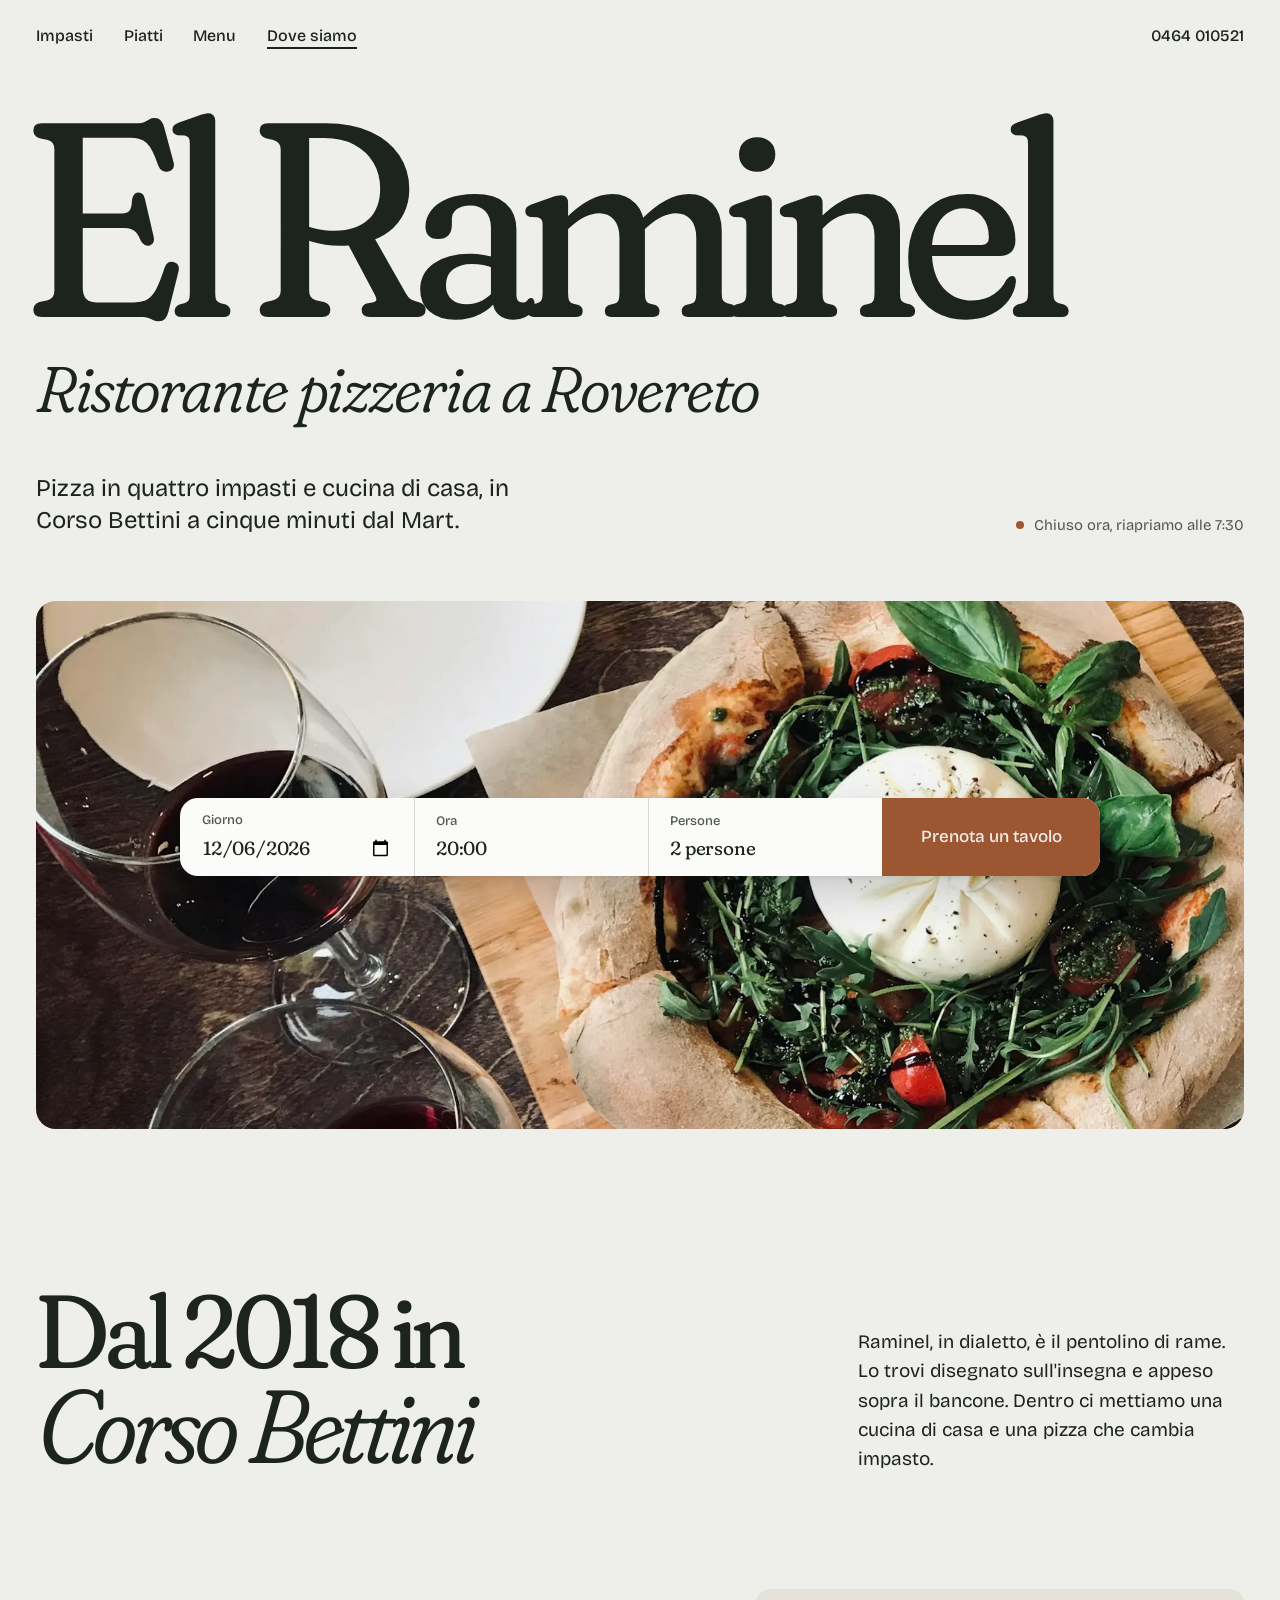
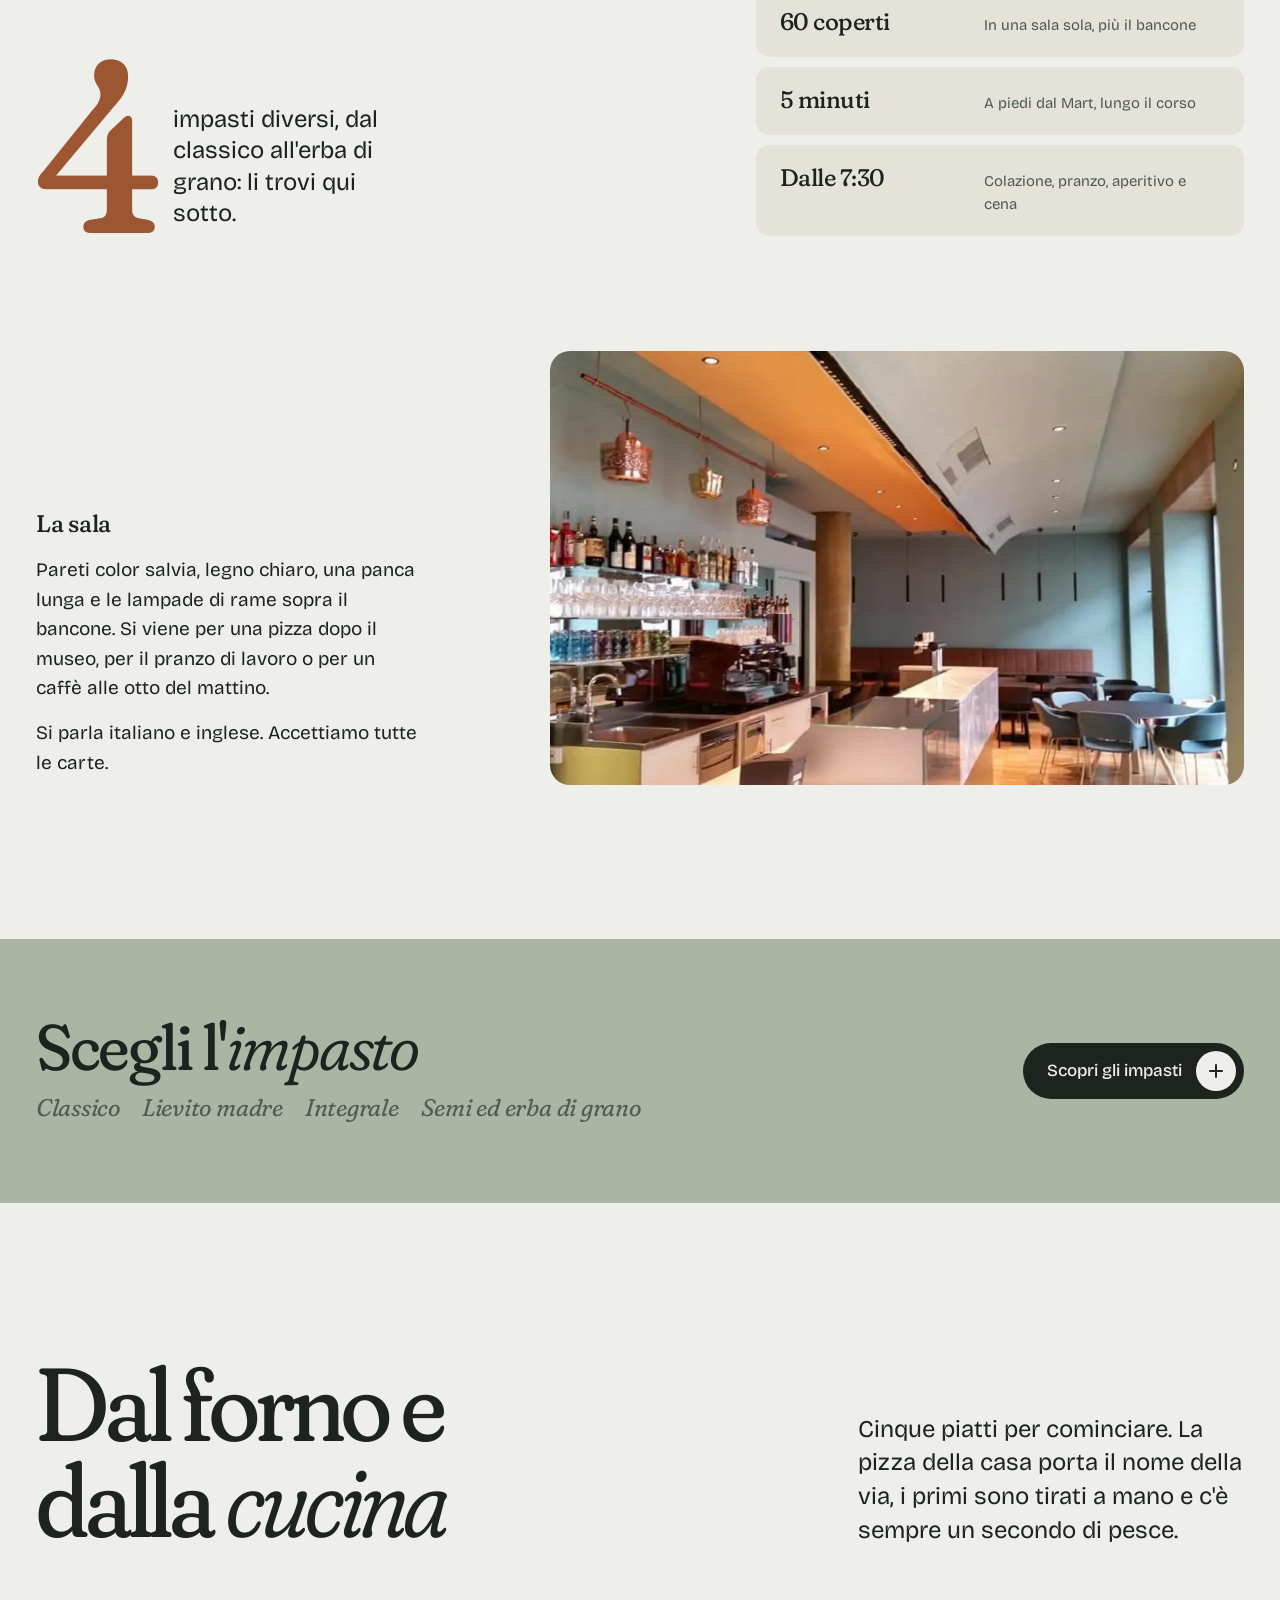
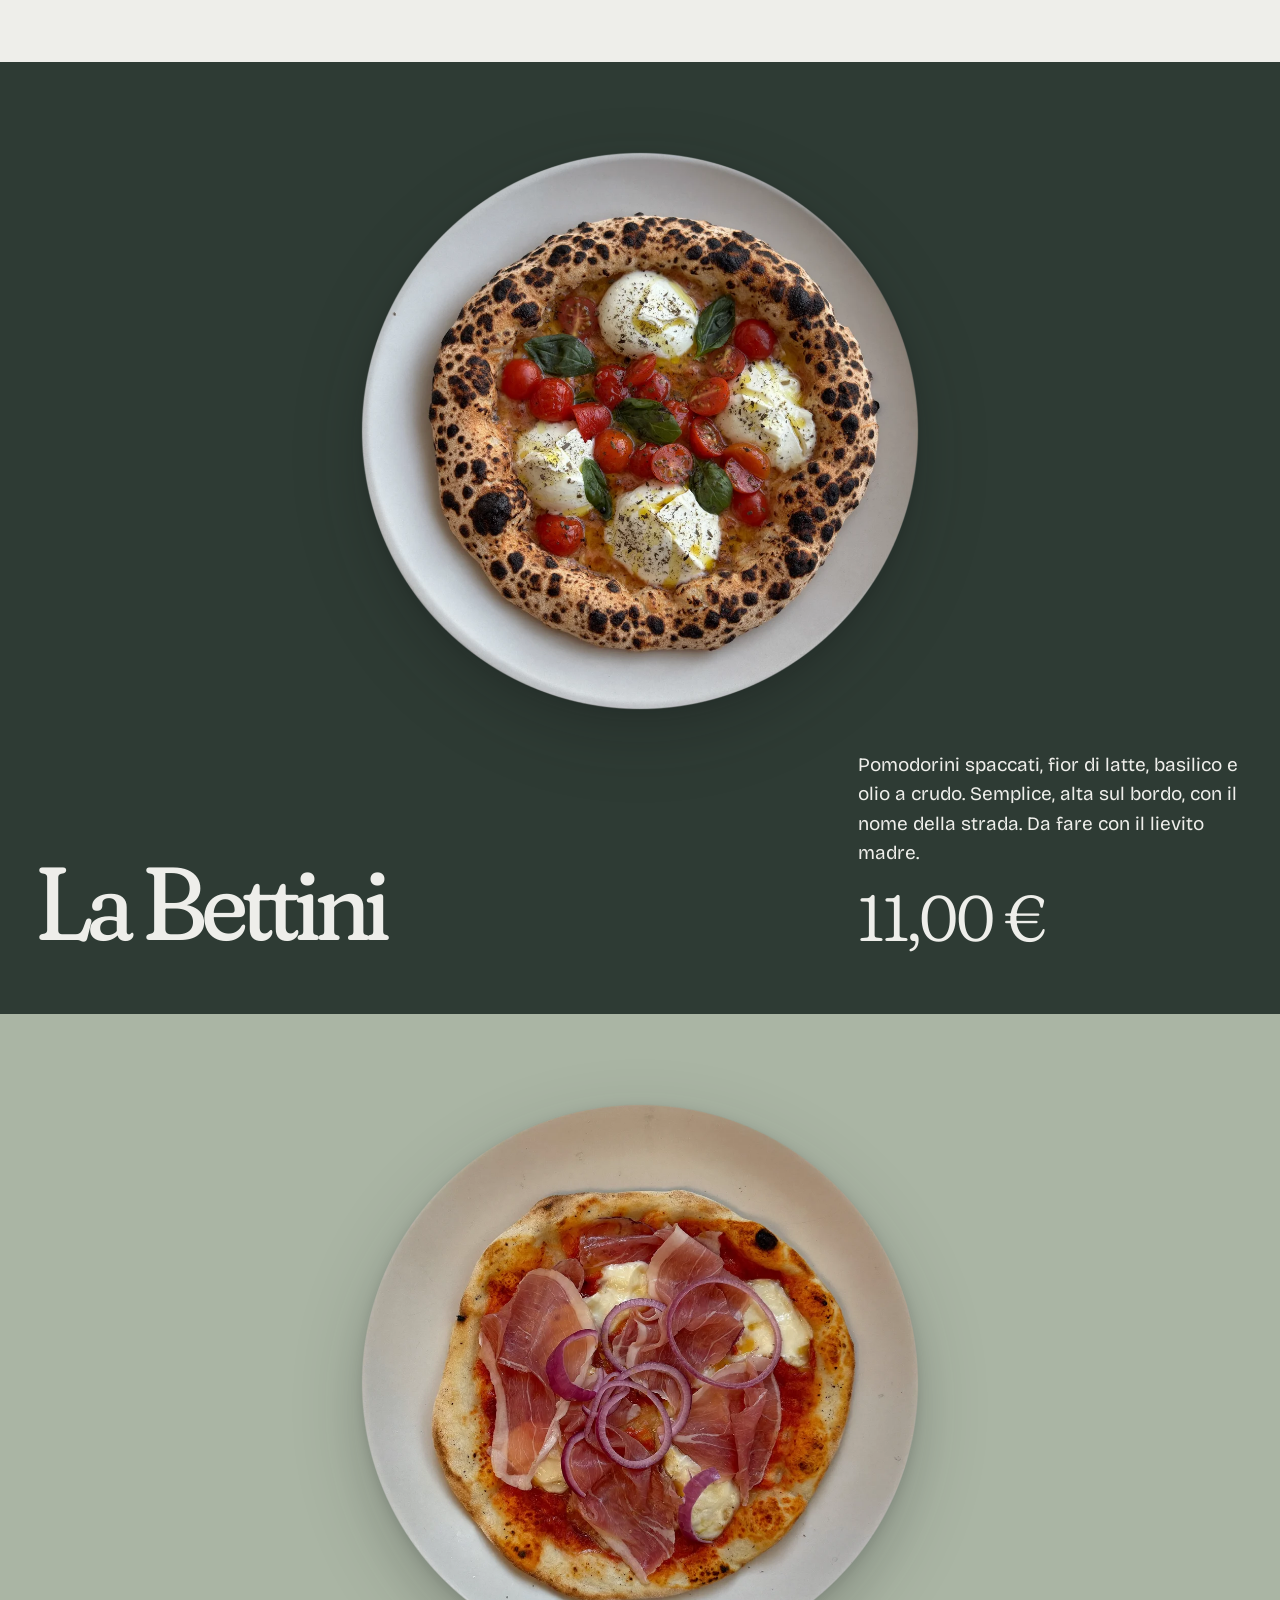
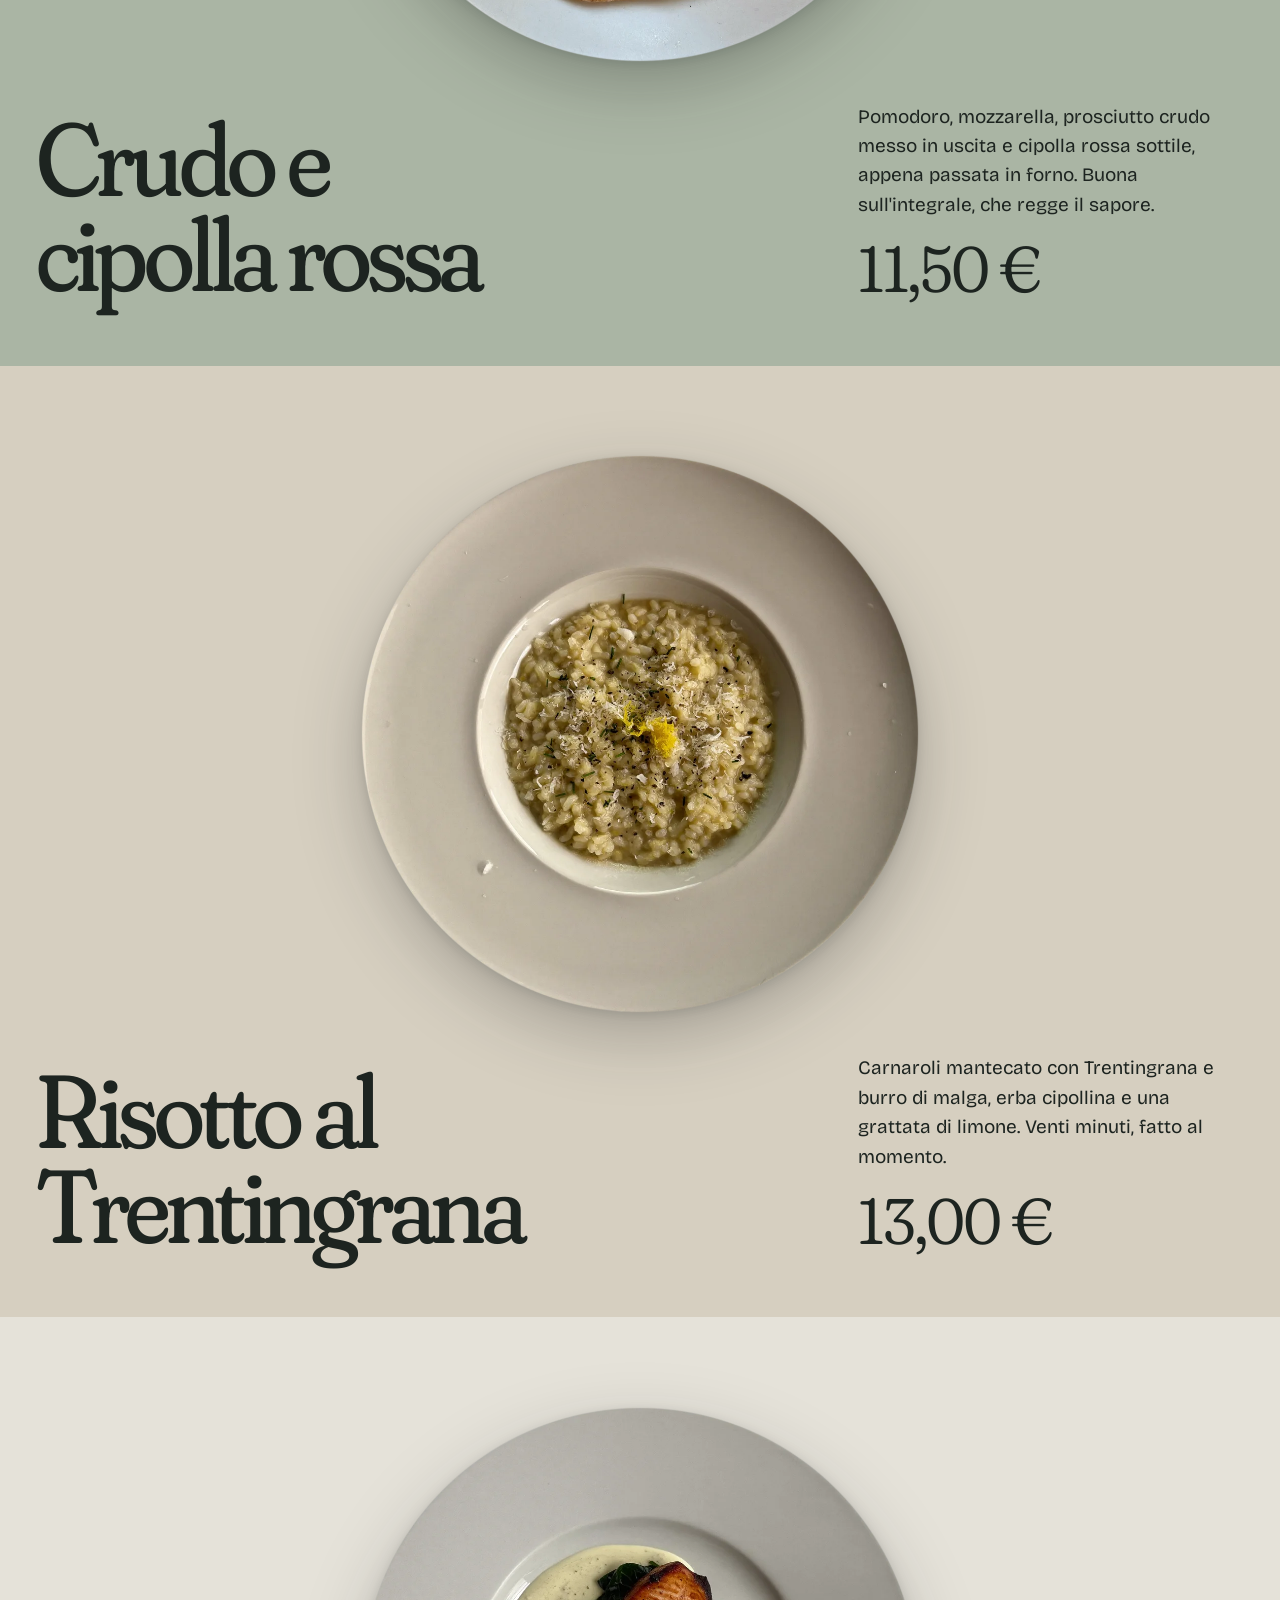
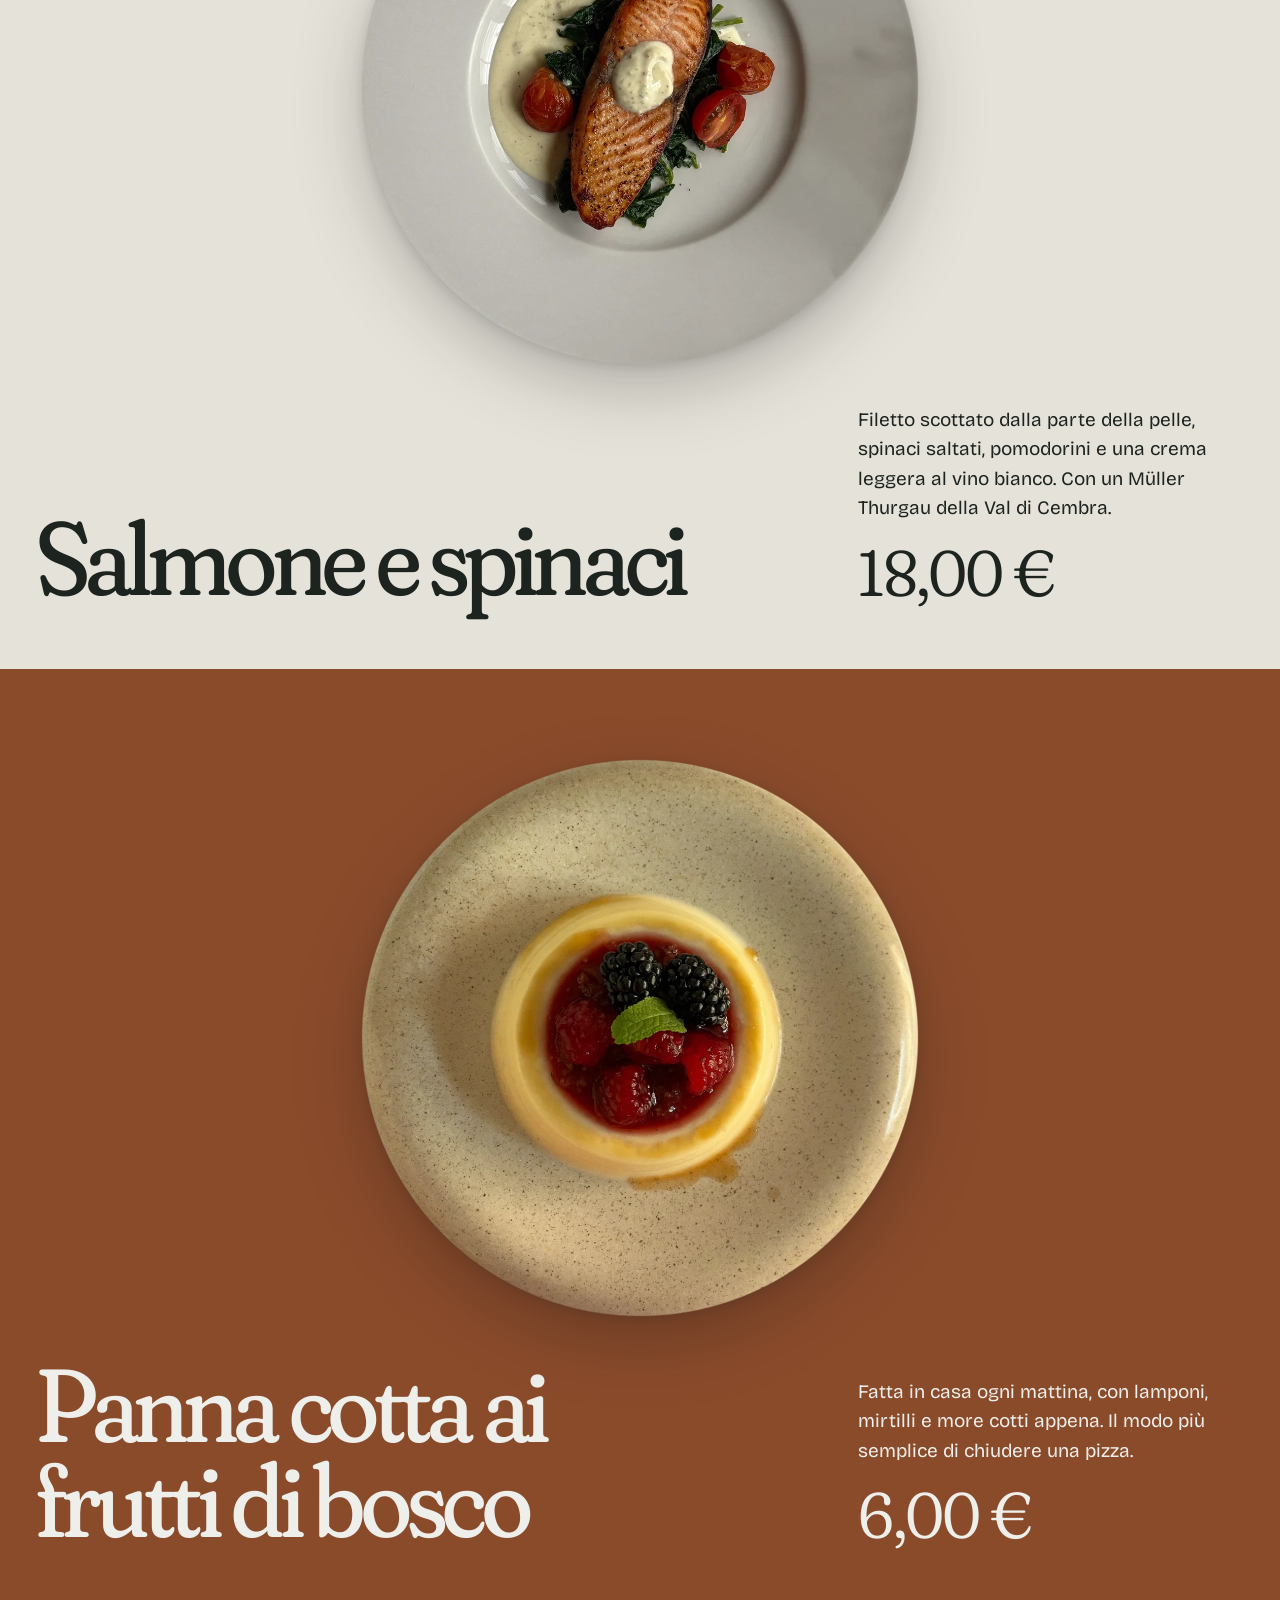
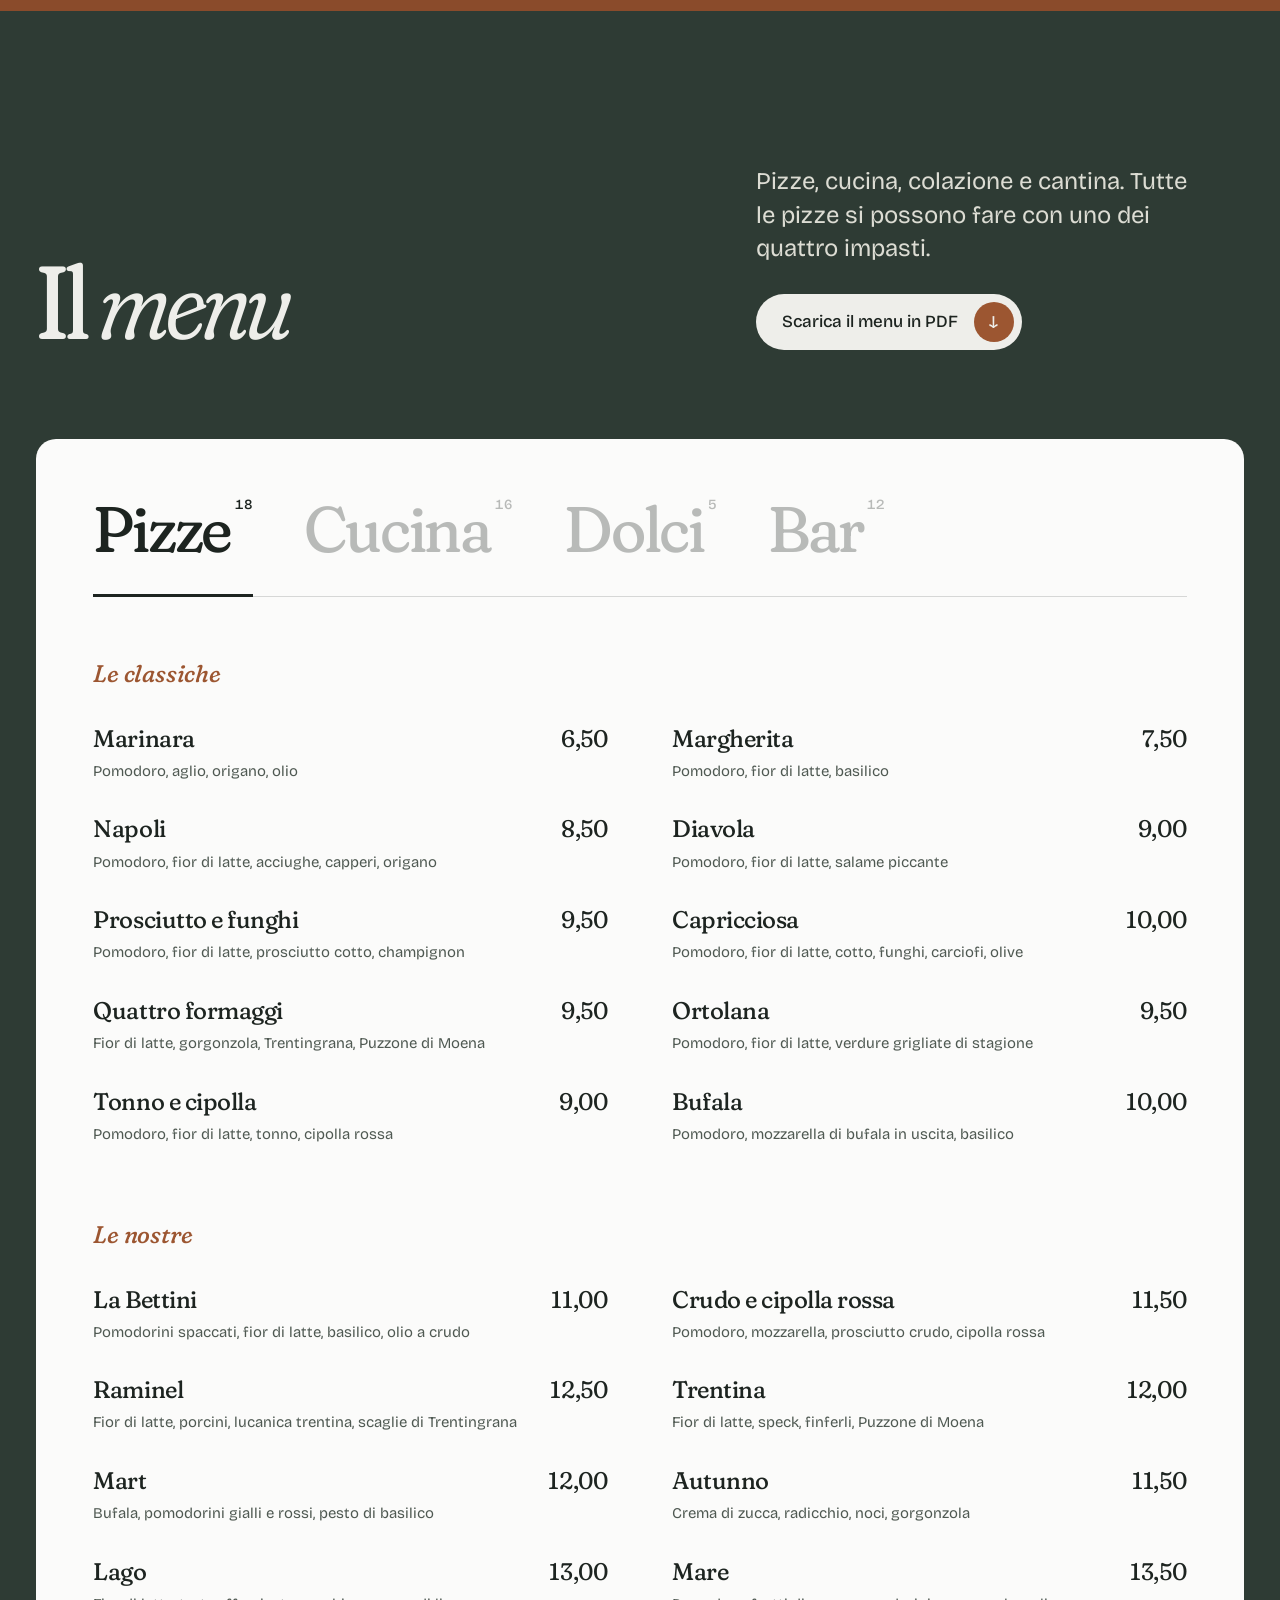
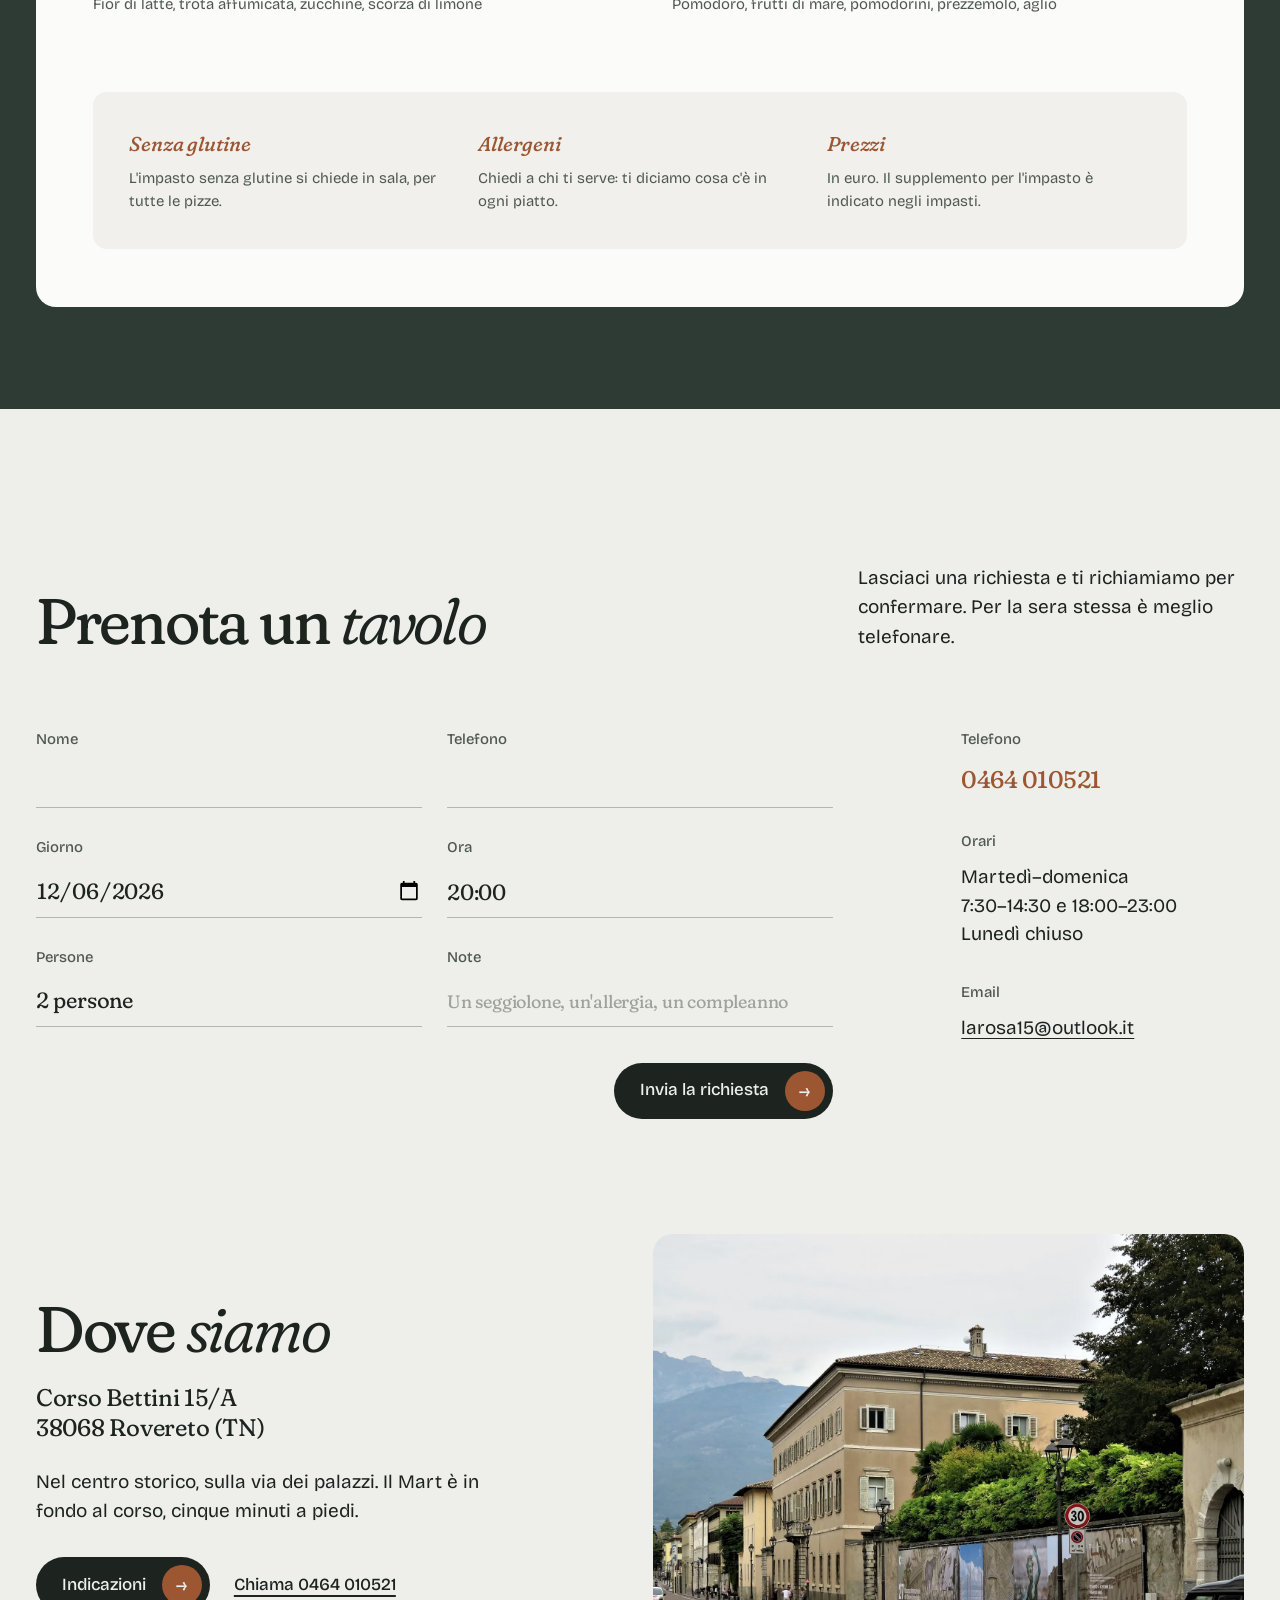
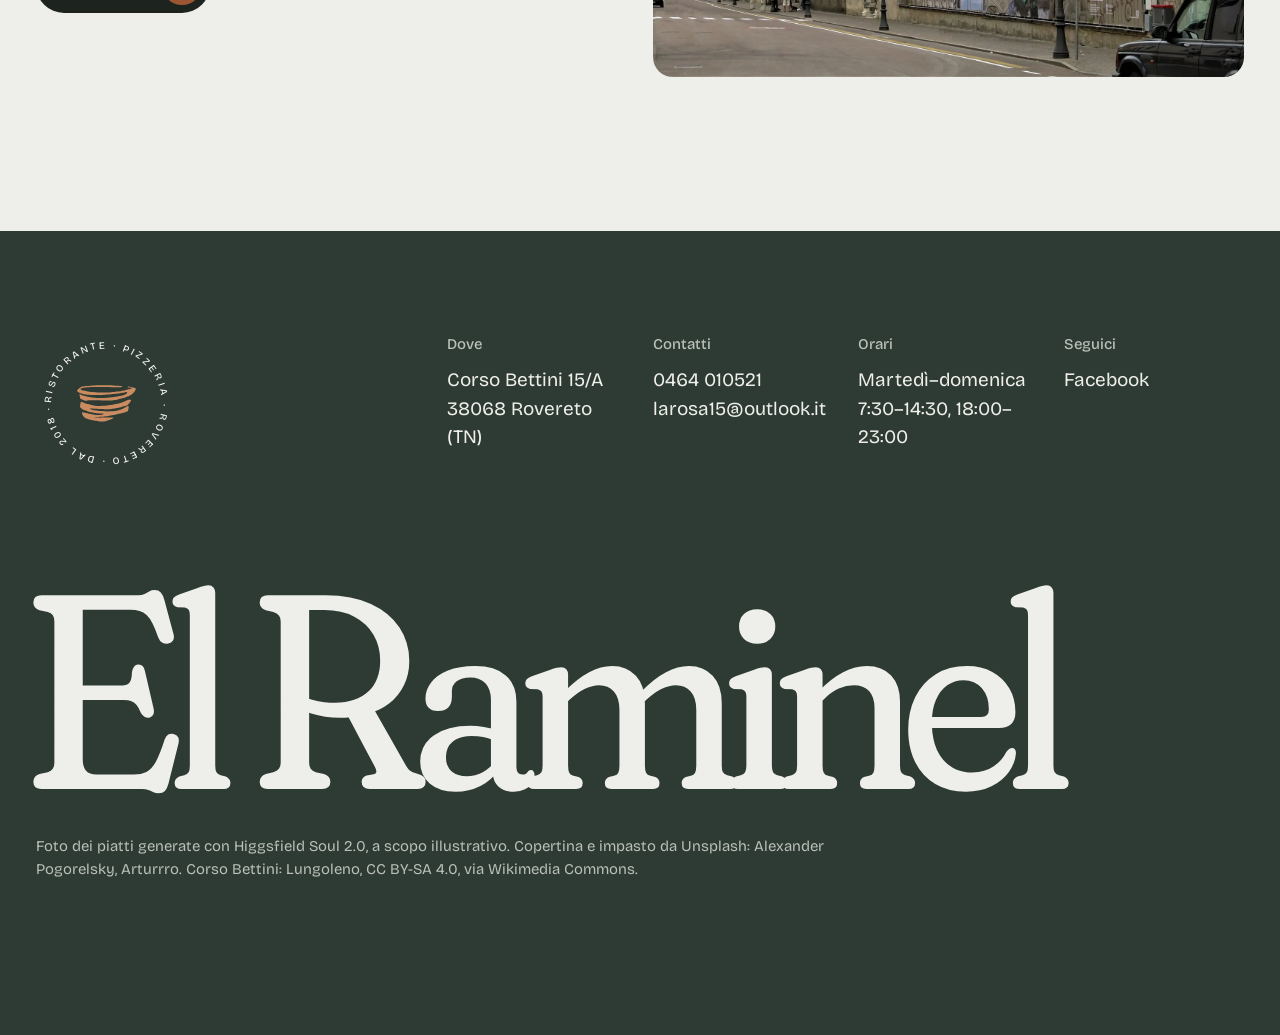
==== commit 613c9daa: "Barra prenota fissa, impasti apribili, piatti scontornati, menu in PDF - Barra prenota in basso (gio" ====
--- a/index.html
+++ b/index.html
@@ -41,7 +41,6 @@
   </a>
   <div class="bar__end">
     <a class="bar__tel" href="tel:+390464010521">0464 010521</a>
-    <a class="button button--small" href="#prenota">Prenota</a>
     <button class="bar__toggle" type="button" aria-expanded="false" aria-controls="drawer" data-toggle><span>Menu</span></button>
   </div>
 </header>
@@ -67,11 +66,7 @@
     </h1>
     <div class="hero__row">
       <p class="hero__lead">Pizza in quattro impasti e cucina di casa, in Corso Bettini a cinque minuti dal Mart.</p>
-      <div class="hero__act">
-        <a class="button" href="#prenota">Prenota un tavolo <span class="button__arrow" aria-hidden="true">→</span></a>
-        <a class="link" href="#menu">Sfoglia il menu</a>
-        <p class="status" data-status><span class="status__dot" aria-hidden="true"></span><span data-status-text>Martedì–domenica, 7:30–14:30 e 18:00–23:00</span></p>
-      </div>
+      <p class="status" data-status><span class="status__dot" aria-hidden="true"></span><span data-status-text>Martedì–domenica, 7:30–14:30 e 18:00–23:00</span></p>
     </div>
     <figure class="hero__band">
       <picture>
@@ -87,12 +82,14 @@
       <h2 id="intro-title" class="h-display" data-reveal>Dal 2018 in <em>Corso Bettini</em></h2>
       <p class="intro__note" data-reveal style="--d:90ms">Raminel, in dialetto, è il pentolino di rame. Lo trovi disegnato sull'insegna e appeso sopra il bancone. Dentro ci mettiamo una cucina di casa e una pizza che cambia impasto.</p>
     </div>
-    <dl class="facts">
-      <div data-reveal><dt>4 impasti</dt><dd>Dal classico all'erba di grano</dd></div>
-      <div data-reveal style="--d:70ms"><dt>60 coperti</dt><dd>In una sala sola, più il bancone</dd></div>
-      <div data-reveal style="--d:140ms"><dt>5 minuti</dt><dd>A piedi dal Mart</dd></div>
-      <div data-reveal style="--d:210ms"><dt>Dalle 7:30</dt><dd>Colazione, pranzo, aperitivo e cena</dd></div>
-    </dl>
+    <div class="facts">
+      <p class="facts__lead" data-reveal><strong>4</strong><span>impasti diversi, dal classico all'erba di grano: li trovi qui sotto.</span></p>
+      <dl class="facts__list">
+        <div data-reveal style="--d:70ms"><dt>60 coperti</dt><dd>In una sala sola, più il bancone</dd></div>
+        <div data-reveal style="--d:140ms"><dt>5 minuti</dt><dd>A piedi dal Mart, lungo il corso</dd></div>
+        <div data-reveal style="--d:210ms"><dt>Dalle 7:30</dt><dd>Colazione, pranzo, aperitivo e cena</dd></div>
+      </dl>
+    </div>
     <div class="intro__room">
       <div class="intro__roomtext" data-reveal>
         <h3 class="h-small">La sala</h3>
@@ -107,49 +104,63 @@
 
   <!-- Live thing: choose the dough -->
   <section class="doughs" id="impasti" aria-labelledby="impasti-title">
-    <div class="doughs__grid">
-      <div class="doughs__head">
-        <h2 id="impasti-title" class="h-display" data-reveal>Scegli l'<em>impasto</em></h2>
-        <p class="lead" data-reveal style="--d:90ms">Ogni pizza del menu si può fare con uno dei quattro. Tocca un impasto per vedere com'è fatto.</p>
-      </div>
-
-      <div class="doughs__picker" role="radiogroup" aria-label="Impasto" data-dough-picker>
-        <button type="button" role="radio" aria-checked="true" data-dough="classico"><span>Classico</span><span class="doughs__delta">compreso</span></button>
-        <button type="button" role="radio" aria-checked="false" data-dough="madre"><span>Lievito madre</span><span class="doughs__delta">+1,50 €</span></button>
-        <button type="button" role="radio" aria-checked="false" data-dough="integrale"><span>Integrale</span><span class="doughs__delta">+1,50 €</span></button>
-        <button type="button" role="radio" aria-checked="false" data-dough="semi"><span>Semi ed erba di grano</span><span class="doughs__delta">+2,00 €</span></button>
-      </div>
-
-      <div class="doughs__card" aria-live="polite">
-        <article class="dough" data-dough-panel="classico">
-          <p class="dough__hours"><strong>24</strong> ore</p>
-          <p class="dough__sub">di maturazione in frigo</p>
-          <p>Farine di tipo 0 e 1, poco lievito, tanto tempo. Bordo leggero e croccante, centro morbido. Quello che chiede chi vuole la pizza come se la ricorda.</p>
-        </article>
-        <article class="dough" data-dough-panel="madre" hidden>
-          <p class="dough__hours"><strong>36</strong> ore</p>
-          <p class="dough__sub">con lievito madre rinfrescato ogni mattina</p>
-          <p>Più profumo e una punta acidula, alveoli grandi, cornicione che si strappa. Lunga lievitazione: si digerisce bene anche a cena tardi.</p>
-        </article>
-        <article class="dough" data-dough-panel="integrale" hidden>
-          <p class="dough__hours"><strong>24</strong> ore</p>
-          <p class="dough__sub">con farina integrale macinata a pietra</p>
-          <p>Il colore del grano intero e un sapore più pieno, quasi di pane. Crosta rustica, più fibre. Sta bene con verdure e formaggi di malga.</p>
-        </article>
-        <article class="dough" data-dough-panel="semi" hidden>
-          <p class="dough__hours"><strong>30</strong> ore</p>
-          <p class="dough__sub">con semi di lino, girasole e sesamo</p>
-          <p>Un impasto che non trovi ovunque: semi tostati ed erba di grano nella farina. Croccante, nocciolato, di un verde dorato appena accennato.</p>
-        </article>
-      </div>
-
-      <figure class="doughs__photo">
-        <img src="img/impasto.webp" width="1000" height="1300" loading="lazy" alt="Due mani infarinate tengono un panetto di impasto liscio">
-      </figure>
-    </div>
-  </section>
-
-  <!-- Dishes: each on its own field, the photo in an arch -->
+    <div class="doughs__bar">
+      <div class="doughs__title">
+        <h2 id="impasti-title" class="h-head">Scegli l'<em>impasto</em></h2>
+        <ul class="doughs__names" aria-label="I quattro impasti">
+          <li><button type="button" data-open-dough="classico">Classico</button></li>
+          <li><button type="button" data-open-dough="madre">Lievito madre</button></li>
+          <li><button type="button" data-open-dough="integrale">Integrale</button></li>
+          <li><button type="button" data-open-dough="semi">Semi ed erba di grano</button></li>
+        </ul>
+      </div>
+      <button class="doughs__toggle" type="button" aria-expanded="false" aria-controls="doughs-body" data-doughs-toggle>
+        <span data-toggle-label>Scopri gli impasti</span><span class="doughs__plus" aria-hidden="true"></span>
+      </button>
+    </div>
+    <div class="doughs__body" id="doughs-body" data-doughs-body>
+      <div class="doughs__clip">
+        <div class="doughs__grid">
+          <p class="doughs__intro">Ogni pizza del menu si può fare con uno dei quattro. Scegline uno per vedere com'è fatto.</p>
+          <div class="doughs__picker" role="radiogroup" aria-label="Impasto" data-dough-picker>
+            <button type="button" role="radio" aria-checked="true" data-dough="classico"><span>Classico</span><span class="doughs__delta">compreso</span></button>
+            <button type="button" role="radio" aria-checked="false" data-dough="madre"><span>Lievito madre</span><span class="doughs__delta">+1,50 €</span></button>
+            <button type="button" role="radio" aria-checked="false" data-dough="integrale"><span>Integrale</span><span class="doughs__delta">+1,50 €</span></button>
+            <button type="button" role="radio" aria-checked="false" data-dough="semi"><span>Semi ed erba di grano</span><span class="doughs__delta">+2,00 €</span></button>
+          </div>
+
+          <div class="doughs__card" aria-live="polite">
+            <article class="dough" data-dough-panel="classico">
+              <p class="dough__hours"><strong>24</strong> ore</p>
+              <p class="dough__sub">di maturazione in frigo</p>
+              <p>Farine di tipo 0 e 1, poco lievito, tanto tempo. Bordo leggero e croccante, centro morbido. Quello che chiede chi vuole la pizza come se la ricorda.</p>
+            </article>
+            <article class="dough" data-dough-panel="madre" hidden>
+              <p class="dough__hours"><strong>36</strong> ore</p>
+              <p class="dough__sub">con lievito madre rinfrescato ogni mattina</p>
+              <p>Più profumo e una punta acidula, alveoli grandi, cornicione che si strappa. Lunga lievitazione: si digerisce bene anche a cena tardi.</p>
+            </article>
+            <article class="dough" data-dough-panel="integrale" hidden>
+              <p class="dough__hours"><strong>24</strong> ore</p>
+              <p class="dough__sub">con farina integrale macinata a pietra</p>
+              <p>Il colore del grano intero e un sapore più pieno, quasi di pane. Crosta rustica, più fibre. Sta bene con verdure e formaggi di malga.</p>
+            </article>
+            <article class="dough" data-dough-panel="semi" hidden>
+              <p class="dough__hours"><strong>30</strong> ore</p>
+              <p class="dough__sub">con semi di lino, girasole e sesamo</p>
+              <p>Un impasto che non trovi ovunque: semi tostati ed erba di grano nella farina. Croccante, nocciolato, di un verde dorato appena accennato.</p>
+            </article>
+          </div>
+
+          <figure class="doughs__photo">
+            <img src="img/impasto.webp" width="1000" height="1300" loading="lazy" alt="Due mani infarinate tengono un panetto di impasto liscio">
+          </figure>
+        </div>
+      </div>
+    </div>
+  </section>
+
+  <!-- Dishes: the plate on its own field of colour -->
   <section class="dishes" id="piatti" aria-labelledby="piatti-title">
     <div class="dishes__intro">
       <h2 id="piatti-title" class="h-display" data-reveal>Dal forno e dalla <em>cucina</em></h2>
@@ -164,7 +175,7 @@
           <p class="dish__price">11,00 €</p>
         </div>
       </div>
-      <figure class="dish__photo"><img src="img/piatti/bettini.webp" width="1000" height="1250" loading="lazy" alt="Pizza con pomodorini, fior di latte e foglie di basilico, vista dall'alto su un piano scuro infarinato"></figure>
+      <figure class="dish__plate"><img src="img/piatti/bettini.webp" width="1100" height="1100" loading="lazy" alt="Pizza con pomodorini, fior di latte e foglie di basilico, vista dall'alto su un piano scuro infarinato"></figure>
     </article>
 
     <article class="dish dish--flip" style="--field:var(--sage);--field-ink:var(--ink);--field-soft:#2f3a33">
@@ -175,7 +186,7 @@
           <p class="dish__price">11,50 €</p>
         </div>
       </div>
-      <figure class="dish__photo"><img src="img/piatti/crudo.webp" width="1000" height="1250" loading="lazy" alt="Pizza con prosciutto crudo, mozzarella e cipolla rossa nel piatto in ceramica"></figure>
+      <figure class="dish__plate"><img src="img/piatti/crudo.webp" width="1100" height="1100" loading="lazy" alt="Pizza con prosciutto crudo, mozzarella e cipolla rossa nel piatto in ceramica"></figure>
     </article>
 
     <article class="dish" style="--field:var(--stone);--field-ink:var(--ink);--field-soft:#3d463f">
@@ -186,7 +197,7 @@
           <p class="dish__price">13,00 €</p>
         </div>
       </div>
-      <figure class="dish__photo"><img src="img/piatti/risotto.webp" width="1000" height="1250" loading="lazy" alt="Risotto bianco con erba cipollina in un piatto fondo bianco"></figure>
+      <figure class="dish__plate"><img src="img/piatti/risotto.webp" width="1100" height="1100" loading="lazy" alt="Risotto bianco con erba cipollina in un piatto fondo bianco"></figure>
     </article>
 
     <article class="dish dish--flip" style="--field:var(--paper-2);--field-ink:var(--ink);--field-soft:#3d463f">
@@ -197,7 +208,7 @@
           <p class="dish__price">18,00 €</p>
         </div>
       </div>
-      <figure class="dish__photo"><img src="img/piatti/salmone.webp" width="1000" height="1250" loading="lazy" alt="Filetto di salmone scottato su spinaci e pomodorini in salsa cremosa"></figure>
+      <figure class="dish__plate"><img src="img/piatti/salmone.webp" width="1100" height="1100" loading="lazy" alt="Filetto di salmone scottato su spinaci e pomodorini in salsa cremosa"></figure>
     </article>
 
     <article class="dish" style="--field:var(--copper-field);--field-ink:var(--paper);--field-soft:#ead9cc">
@@ -208,15 +219,18 @@
           <p class="dish__price">6,00 €</p>
         </div>
       </div>
-      <figure class="dish__photo"><img src="img/piatti/panna-cotta.webp" width="1000" height="1250" loading="lazy" alt="Panna cotta con frutti di bosco in una ciotola turchese"></figure>
+      <figure class="dish__plate"><img src="img/piatti/panna-cotta.webp" width="1100" height="1100" loading="lazy" alt="Panna cotta con frutti di bosco in una ciotola turchese"></figure>
     </article>
   </section>
 
-  <!-- Menu: a paper sheet with folder tabs -->
+  <!-- Menu: a paper sheet, sections as titles -->
   <section class="menu" id="menu" aria-labelledby="menu-title">
     <div class="menu__head">
       <h2 id="menu-title" class="h-display" data-reveal>Il <em>menu</em></h2>
-      <p class="lead" data-reveal style="--d:90ms">Pizze, cucina, colazione e cantina. Tutte le pizze si possono fare con uno dei quattro impasti; quella senza glutine si chiede in sala.</p>
+      <div class="menu__side" data-reveal style="--d:90ms">
+        <p class="lead">Pizze, cucina, colazione e cantina. Tutte le pizze si possono fare con uno dei quattro impasti.</p>
+        <a class="button button--light" href="menu/menu-el-raminel.pdf" download>Scarica il menu in PDF <span class="button__arrow" aria-hidden="true">↓</span></a>
+      </div>
     </div>
 
     <div class="sheet" data-reveal>
@@ -331,116 +345,85 @@
           </div>
         </div>
 
-        <p class="sheet__note">Prezzi in euro. Impasto senza glutine su richiesta. Per allergie e intolleranze chiedi a chi ti serve: ti diciamo cosa c'è in ogni piatto.</p>
+        <div class="notes">
+          <div><h4>Senza glutine</h4><p>L'impasto senza glutine si chiede in sala, per tutte le pizze.</p></div>
+          <div><h4>Allergeni</h4><p>Chiedi a chi ti serve: ti diciamo cosa c'è in ogni piatto.</p></div>
+          <div><h4>Prezzi</h4><p>In euro. Il supplemento per l'impasto è indicato negli impasti.</p></div>
+        </div>
       </div>
     </div>
   </section>
 
   <!-- Booking -->
   <section class="book" id="prenota" aria-labelledby="prenota-title">
-    <div class="book__info">
-      <h2 id="prenota-title" class="h-display">Prenota un <em>tavolo</em></h2>
-      <p class="lead">Il modo più veloce è chiamarci. Per un altro giorno puoi anche lasciarci una richiesta qui accanto: ti confermiamo il tavolo per telefono.</p>
-      <a class="book__tel" href="tel:+390464010521">0464 010521</a>
-      <table class="hours">
-        <caption class="h-small">Orari</caption>
-        <tbody>
-          <tr><th scope="row">Martedì–domenica</th><td>7:30–14:30</td></tr>
-          <tr><th scope="row"></th><td>18:00–23:00</td></tr>
-          <tr><th scope="row">Lunedì</th><td>Chiuso</td></tr>
-        </tbody>
-      </table>
-    </div>
-
-    <form class="book__form" data-book novalidate>
-      <h3 class="h-small">Richiesta di prenotazione</h3>
-      <div class="field">
-        <label for="f-nome">Nome</label>
-        <input id="f-nome" name="nome" autocomplete="name" required>
-      </div>
-      <div class="field">
-        <label for="f-tel">Telefono</label>
-        <input id="f-tel" name="telefono" type="tel" autocomplete="tel" inputmode="tel" required>
-      </div>
-      <div class="field-row">
-        <div class="field">
-          <label for="f-data">Giorno</label>
-          <input id="f-data" name="data" type="date" required>
-        </div>
-        <div class="field">
-          <label for="f-ora">Ora</label>
-          <select id="f-ora" name="ora" required>
-            <optgroup label="Pranzo">
-              <option>12:00</option><option>12:30</option><option>13:00</option><option>13:30</option><option>14:00</option>
-            </optgroup>
-            <optgroup label="Cena">
-              <option>19:00</option><option>19:30</option><option selected>20:00</option><option>20:30</option><option>21:00</option><option>21:30</option><option>22:00</option>
-            </optgroup>
-          </select>
-        </div>
-      </div>
-      <div class="field">
-        <span class="label" id="l-persone">Persone</span>
-        <div class="stepper" role="group" aria-labelledby="l-persone">
-          <button type="button" aria-label="Una persona in meno" data-step="-1">–</button>
-          <output id="f-persone" aria-live="polite">2</output>
-          <button type="button" aria-label="Una persona in più" data-step="1">+</button>
-        </div>
-      </div>
-      <div class="field">
-        <label for="f-note">Note</label>
-        <textarea id="f-note" name="note" rows="2" placeholder="Un seggiolone, un'allergia, un compleanno"></textarea>
-      </div>
-      <p class="book__msg" data-msg role="status"></p>
-      <button class="button button--wide" type="submit">Invia la richiesta <span class="button__arrow" aria-hidden="true">→</span></button>
-    </form>
+    <div class="book__head">
+      <h2 id="prenota-title" class="h-head" data-reveal>Prenota un <em>tavolo</em></h2>
+      <p class="book__lead" data-reveal style="--d:90ms">Lasciaci una richiesta e ti richiamiamo per confermare. Per la sera stessa è meglio telefonare.</p>
+    </div>
+    <div class="book__grid">
+      <form class="book__form" data-book novalidate>
+        <div class="field"><label for="f-nome">Nome</label><input id="f-nome" name="nome" autocomplete="name" required></div>
+        <div class="field"><label for="f-tel">Telefono</label><input id="f-tel" name="telefono" type="tel" autocomplete="tel" inputmode="tel" required></div>
+        <div class="field"><label for="f-data">Giorno</label><input id="f-data" name="data" type="date" required></div>
+        <div class="field"><label for="f-ora">Ora</label><select id="f-ora" name="ora" required><optgroup label="Pranzo"><option>12:00</option><option>12:30</option><option>13:00</option><option>13:30</option><option>14:00</option></optgroup><optgroup label="Cena"><option>19:00</option><option>19:30</option><option selected>20:00</option><option>20:30</option><option>21:00</option><option>21:30</option><option>22:00</option></optgroup></select></div>
+        <div class="field"><label for="f-persone">Persone</label><select id="f-persone" name="persone"><option value="1">1 persona</option><option selected value="2">2 persone</option><option value="3">3 persone</option><option value="4">4 persone</option><option value="5">5 persone</option><option value="6">6 persone</option><option value="7">7 persone</option><option value="8">8 persone</option><option value="9">9 persone</option><option value="10">10 persone</option><option value="11">11 persone</option><option value="12">12 persone</option><option value="13+">Più di 12</option></select></div>
+        <div class="field"><label for="f-note">Note</label><input id="f-note" name="note" placeholder="Un seggiolone, un'allergia, un compleanno"></div>
+        <div class="book__send">
+          <p class="book__msg" data-msg role="status"></p>
+          <button class="button" type="submit">Invia la richiesta <span class="button__arrow" aria-hidden="true">→</span></button>
+        </div>
+      </form>
+      <aside class="book__aside">
+        <div><h3 class="label">Telefono</h3><a class="book__tel" href="tel:+390464010521">0464 010521</a></div>
+        <div><h3 class="label">Orari</h3><p>Martedì–domenica<br>7:30–14:30 e 18:00–23:00<br>Lunedì chiuso</p></div>
+        <div><h3 class="label">Email</h3><p><a href="mailto:larosa15@outlook.it">larosa15@outlook.it</a></p></div>
+      </aside>
+    </div>
   </section>
 
   <!-- Where -->
   <section class="where" id="dove" aria-labelledby="dove-title">
-    <figure class="where__photo">
-      <img src="img/corso-bettini-12.webp" width="1600" height="1200" alt="Corso Bettini a Rovereto: Palazzo Fedrigotti e la strada verso le montagne">
-    </figure>
-    <div class="where__card" data-reveal>
-      <h2 id="dove-title" class="where__title">Dove <em>siamo</em></h2>
-      <p class="where__addr">Corso Bettini 15/A<br>38068 Rovereto (TN)</p>
-      <p>Nel centro storico, sulla via dei palazzi. Il Mart è in fondo al corso, cinque minuti a piedi.</p>
-      <div class="where__links">
+    <div class="where__text">
+      <h2 id="dove-title" class="h-head" data-reveal>Dove <em>siamo</em></h2>
+      <p class="where__addr" data-reveal style="--d:90ms">Corso Bettini 15/A<br>38068 Rovereto (TN)</p>
+      <p data-reveal style="--d:140ms">Nel centro storico, sulla via dei palazzi. Il Mart è in fondo al corso, cinque minuti a piedi.</p>
+      <div class="where__links" data-reveal style="--d:200ms">
         <a class="button" href="https://www.google.com/maps/search/?api=1&query=El+Raminel+Corso+Bettini+15A+Rovereto" target="_blank" rel="noopener">Indicazioni <span class="button__arrow" aria-hidden="true">→</span></a>
         <a class="link" href="tel:+390464010521">Chiama 0464 010521</a>
       </div>
     </div>
-    <figure class="where__mart">
-      <img src="img/mart.webp" width="1400" height="1050" alt="La piazza d'ingresso del Mart, il museo di arte moderna e contemporanea di Rovereto">
-      <figcaption>Il Mart, cinque minuti a piedi lungo il corso.</figcaption>
+    <figure class="where__photo">
+      <img src="img/corso-bettini-12.webp" width="1600" height="1200" loading="lazy" alt="Corso Bettini a Rovereto: Palazzo Fedrigotti e la strada verso le montagne">
     </figure>
   </section>
 
 </main>
 
 <footer class="foot">
-  <div class="foot__inner">
-    <div class="foot__msg">
-      <h2 class="h-head">A presto in <em>Corso Bettini</em></h2>
-      <p>Dal martedì alla domenica, dal primo caffè all'ultima pizza. Il lunedì riposiamo.</p>
-    </div>
-    <ul class="foot__lines">
-      <li><a href="https://www.google.com/maps/search/?api=1&query=El+Raminel+Corso+Bettini+15A+Rovereto" target="_blank" rel="noopener">Corso Bettini 15/A, Rovereto</a></li>
-      <li><a href="tel:+390464010521">0464 010521</a></li>
-      <li><a href="mailto:larosa15@outlook.it">larosa15@outlook.it</a></li>
-      <li><a href="https://www.facebook.com/El-Raminel-ristorante-pizzeria-946641625516886/" target="_blank" rel="noopener">Facebook</a></li>
-    </ul>
-    <div class="foot__mark">
-      <svg class="stamp" viewBox="0 0 200 200" aria-hidden="true">
-        <defs><path id="ring" d="M100 100m-78 0a78 78 0 1 1 156 0a78 78 0 1 1-156 0"/></defs>
-        <text><textPath href="#ring" textLength="486">Ristorante · Pizzeria · Rovereto · Dal 2018 ·</textPath></text>
-        <use href="#pot" x="58" y="72" width="84" height="56"/>
-      </svg>
-      <p class="foot__name" aria-hidden="true">El Raminel</p>
-    </div>
-    <p class="foot__credits">Foto di piatti, impasto e copertina da Unsplash: Alexander Pogorelsky, Inna Gurina, Yulia Khlebnikova, Julien Pianetti, Jennifer Burk, Alexey Khaneft, Arturrro. Corso Bettini: Lungoleno, CC BY-SA 4.0. Mart: LapoLuchini, CC BY-SA 3.0, via Wikimedia Commons.</p>
+  <div class="foot__top">
+    <svg class="stamp" viewBox="0 0 200 200" aria-hidden="true">
+      <defs><path id="ring" d="M100 100m-78 0a78 78 0 1 1 156 0a78 78 0 1 1-156 0"/></defs>
+      <text><textPath href="#ring" textLength="486">Ristorante · Pizzeria · Rovereto · Dal 2018 ·</textPath></text>
+      <use href="#pot" x="58" y="72" width="84" height="56"/>
+    </svg>
+    <div class="foot__cols">
+      <div><h3 class="label">Dove</h3><p><a href="https://www.google.com/maps/search/?api=1&query=El+Raminel+Corso+Bettini+15A+Rovereto" target="_blank" rel="noopener">Corso Bettini 15/A<br>38068 Rovereto (TN)</a></p></div>
+      <div><h3 class="label">Contatti</h3><p><a href="tel:+390464010521">0464 010521</a><br><a href="mailto:larosa15@outlook.it">larosa15@outlook.it</a></p></div>
+      <div><h3 class="label">Orari</h3><p>Martedì–domenica<br>7:30–14:30, 18:00–23:00</p></div>
+      <div><h3 class="label">Seguici</h3><p><a href="https://www.facebook.com/El-Raminel-ristorante-pizzeria-946641625516886/" target="_blank" rel="noopener">Facebook</a></p></div>
+    </div>
   </div>
+  <p class="foot__name" aria-hidden="true">El Raminel</p>
+  <p class="foot__credits">Foto dei piatti generate con Higgsfield Soul 2.0, a scopo illustrativo. Copertina e impasto da Unsplash: Alexander Pogorelsky, Arturrro. Corso Bettini: Lungoleno, CC BY-SA 4.0, via Wikimedia Commons.</p>
 </footer>
+
+<form class="dock" data-dock aria-label="Prenota un tavolo">
+  <label class="dock__field"><span>Giorno</span><input type="date" name="data" data-dock-date></label>
+  <label class="dock__field"><span>Ora</span><select name="ora"><optgroup label="Pranzo"><option>12:00</option><option>12:30</option><option>13:00</option><option>13:30</option><option>14:00</option></optgroup><optgroup label="Cena"><option>19:00</option><option>19:30</option><option selected>20:00</option><option>20:30</option><option>21:00</option><option>21:30</option><option>22:00</option></optgroup></select></label>
+  <label class="dock__field"><span>Persone</span><select name="persone"><option value="1">1 persona</option><option selected value="2">2 persone</option><option value="3">3 persone</option><option value="4">4 persone</option><option value="5">5 persone</option><option value="6">6 persone</option><option value="7">7 persone</option><option value="8">8 persone</option><option value="9">9 persone</option><option value="10">10 persone</option><option value="11">11 persone</option><option value="12">12 persone</option><option value="13+">Più di 12</option></select></label>
+  <button class="dock__go" type="submit">Prenota un tavolo</button>
+  <a class="dock__call" href="tel:+390464010521">Chiama</a>
+</form>
 
 <script src="js/main.js" defer></script>
 </body>
--- a/css/style.css
+++ b/css/style.css
@@ -10,6 +10,7 @@
   --pine: #2e3b34;
   --ink: #1d2420;
   --ink-soft: #4f5952;
+  --line: rgba(29, 36, 32, 0.16);
   --copper: #9c5631;
   --copper-hover: #844626;
   --copper-light: #c98b5f;
@@ -33,6 +34,7 @@
 
   --ease-out: cubic-bezier(0.22, 1, 0.36, 1);
   --ease-expo: cubic-bezier(0.16, 1, 0.3, 1);
+  --ease-in-out: cubic-bezier(0.76, 0, 0.24, 1);
   --t-press: 140ms;
   --t-hover: 200ms;
   --t-ui: 260ms;
@@ -40,7 +42,7 @@
 }
 
 *, *::before, *::after { box-sizing: border-box; }
-html { -webkit-text-size-adjust: 100%; scroll-behavior: smooth; scroll-padding-top: 72px; }
+html { -webkit-text-size-adjust: 100%; scroll-behavior: smooth; scroll-padding-top: 88px; }
 @media (prefers-reduced-motion: reduce) { html { scroll-behavior: auto; } }
 body {
   margin: 0;
@@ -58,7 +60,7 @@
 img { height: auto; }
 a { color: inherit; text-decoration-thickness: 1px; text-underline-offset: 0.22em; }
 p { margin: 0; }
-h1, h2, h3 { margin: 0; font-weight: inherit; }
+h1, h2, h3, h4 { margin: 0; font-weight: inherit; }
 button, input, select, textarea { font: inherit; color: inherit; }
 ::selection { background: var(--copper); color: var(--paper); }
 :focus-visible { outline: 2px solid var(--copper); outline-offset: 3px; border-radius: 6px; }
@@ -68,7 +70,7 @@
 .skip:focus { clip-path: none; }
 
 /* Type: one voice, three sizes that matter */
-.h-display, .h-head, .h-small, .hero__title, .dish__name, .where__title, .panel__title, .facts dt, .dough__hours strong, .book__tel, .item__name, .item__price, .dish__price, .foot__name, .bar__brand span, .drawer nav a, .doughs__picker button > span:first-child, .tabs button, .stepper output {
+.h-display, .h-head, .h-small, .hero__title, .dish__name, .panel__title, .facts__lead strong, .facts dt, .dough__hours strong, .book__tel, .item__name, .item__price, .dish__price, .foot__name, .bar__brand span, .drawer nav a, .doughs__picker button > span:first-child, .doughs__names button, .tabs button, .where__addr, .notes h4 {
   font-family: var(--display);
   font-variation-settings: "SOFT" 100, "WONK" 0;
   font-optical-sizing: auto;
@@ -76,15 +78,16 @@
 .h-display { font-size: var(--step-display); font-weight: 420; line-height: 0.92; letter-spacing: -0.04em; text-wrap: balance; }
 .h-head { font-size: var(--step-head); font-weight: 420; line-height: 0.95; letter-spacing: -0.035em; text-wrap: balance; }
 .h-small { font-size: var(--step-lead); font-weight: 460; line-height: 1.2; letter-spacing: -0.01em; }
-.h-display em, .h-head em, .where__title em { font-style: italic; font-weight: 340; }
+.h-display em, .h-head em { font-style: italic; font-weight: 340; }
 .lead { font-size: var(--step-lead); line-height: 1.4; max-width: 32ch; text-wrap: pretty; }
+.label { font-family: var(--text); font-size: var(--step-small); font-weight: 500; color: var(--ink-soft); margin-bottom: 10px; }
 
 /* Buttons: a solid ink pill with a copper arrow; secondary actions are plain links */
 .button {
   display: inline-flex; align-items: center; justify-content: space-between; gap: 16px;
   min-height: 56px; padding: 0 8px 0 26px; border: 0; border-radius: 999px;
   background: var(--ink); color: var(--paper);
-  font-family: var(--text); font-weight: 500; font-size: 1.0625rem; letter-spacing: 0;
+  font-family: var(--text); font-weight: 500; font-size: 1.0625rem;
   text-decoration: none; cursor: pointer; white-space: nowrap;
   transition: background-color var(--t-hover) var(--ease-out), transform var(--t-press) var(--ease-out);
 }
@@ -95,9 +98,10 @@
 }
 .button:hover { background: #2c3631; }
 .button:hover .button__arrow { transform: translateX(3px); background: var(--copper-hover); }
+.button[download]:hover .button__arrow { transform: translateY(3px); }
 .button:active { transform: scale(0.98); }
-.button--small { min-height: 42px; padding: 0 20px; font-size: 0.9375rem; }
-.button--wide { width: 100%; }
+.button--light { background: var(--paper); color: var(--ink); }
+.button--light:hover { background: #ffffff; }
 .link {
   font-weight: 500; font-size: 1.0625rem; text-decoration: underline; text-decoration-thickness: 1.5px; text-underline-offset: 0.3em;
   transition: color var(--t-hover) var(--ease-out), text-underline-offset var(--t-hover) var(--ease-out);
@@ -130,41 +134,61 @@
 .drawer nav a { font-weight: 420; font-size: clamp(2.5rem, 11vw, 3.5rem); line-height: 1.15; letter-spacing: -0.03em; text-decoration: none; }
 .drawer__tel { font-size: var(--step-lead); font-weight: 500; }
 
-/* Hero: the name, large and light; one photograph below it */
+/* Hero: the name, large; one sentence; one photograph */
 .hero { padding: 104px var(--m) 0; }
 .hero__title { display: grid; }
 .hero__name { font-size: var(--step-giant); font-weight: 400; line-height: 0.82; letter-spacing: -0.055em; margin-left: -0.04em; white-space: nowrap; }
 .hero__kind { margin-top: clamp(16px, 2vw, 28px); font-size: var(--step-head); font-style: italic; font-weight: 320; line-height: 1; letter-spacing: -0.03em; }
-.hero__row { margin-top: clamp(32px, 4vw, 56px); display: grid; grid-template-columns: repeat(12, 1fr); gap: var(--gap); align-items: start; }
-.hero__lead { grid-column: 1 / span 5; font-size: var(--step-lead); line-height: 1.35; max-width: 30ch; }
-.hero__act { grid-column: 9 / span 4; justify-self: end; display: grid; justify-items: end; gap: 16px; }
-.hero__act .button { min-width: 250px; }
+.hero__row { margin-top: clamp(32px, 4vw, 56px); display: grid; grid-template-columns: repeat(12, 1fr); gap: var(--gap); align-items: end; }
+.hero__lead { grid-column: 1 / span 6; font-size: var(--step-lead); line-height: 1.35; max-width: 34ch; }
+.hero__row .status { grid-column: 9 / span 4; justify-self: end; }
 .status { display: inline-flex; align-items: center; gap: 10px; font-size: var(--step-small); color: var(--ink-soft); }
 .status__dot { width: 8px; height: 8px; border-radius: 50%; background: var(--copper); flex: none; }
 .status.is-open .status__dot { background: var(--open); }
 .hero__band { margin: clamp(40px, 5vw, 72px) 0 0; overflow: clip; border-radius: var(--radius); background: var(--stone); }
 .hero__band img { width: 100%; aspect-ratio: 16 / 7; object-fit: cover; object-position: 50% 55%; }
 
-/* Intro */
+/* Intro: one leading figure, the rest in a quiet list */
 .intro { padding: var(--section) var(--m) 0; }
 .intro__top { display: grid; grid-template-columns: repeat(12, 1fr); gap: var(--gap); align-items: end; }
 .intro__top .h-display { grid-column: 1 / span 8; }
 .intro__note { grid-column: 9 / span 4; max-width: 38ch; }
-.facts { margin: clamp(72px, 9vw, 128px) 0 0; display: flex; justify-content: space-between; gap: var(--gap); }
-.facts > div { min-width: 0; }
-.facts dt { font-size: var(--step-head); font-weight: 400; line-height: 1; letter-spacing: -0.035em; }
-.facts dd { margin: 12px 0 0; font-size: var(--step-small); color: var(--ink-soft); max-width: 24ch; }
+.facts { margin-top: clamp(72px, 9vw, 128px); display: grid; grid-template-columns: repeat(12, 1fr); gap: var(--gap); align-items: end; }
+.facts__lead { grid-column: 1 / span 6; display: flex; align-items: flex-end; gap: clamp(16px, 2vw, 28px); }
+.facts__lead strong { font-size: clamp(8rem, 4rem + 14vw, 17rem); font-weight: 400; line-height: 0.75; letter-spacing: -0.06em; color: var(--copper); }
+.facts__lead span { font-size: var(--step-lead); line-height: 1.3; max-width: 16ch; padding-bottom: 0.3em; }
+.facts__list { grid-column: 8 / span 5; margin: 0; }
+.facts__list { display: grid; gap: 10px; }
+.facts__list > div { display: grid; grid-template-columns: minmax(0, 1fr) minmax(0, 1.25fr); gap: 16px; align-items: baseline; padding: 20px 24px; border-radius: 14px; background: var(--paper-2); }
+.facts dt { font-size: var(--step-lead); font-weight: 440; letter-spacing: -0.02em; line-height: 1.1; }
+.facts dd { margin: 0; font-size: var(--step-small); color: var(--ink-soft); }
 .intro__room { margin-top: clamp(72px, 9vw, 128px); display: grid; grid-template-columns: repeat(12, 1fr); gap: var(--gap); align-items: end; }
 .intro__roomtext { grid-column: 1 / span 4; display: grid; gap: 16px; padding-bottom: 8px; }
 .intro__roomtext p { max-width: 40ch; }
 .intro__photo { grid-column: 6 / span 7; margin: 0; overflow: clip; border-radius: var(--radius); background: var(--sage); }
 .intro__photo img { width: 100%; aspect-ratio: 16 / 10; object-fit: cover; }
 
-/* Doughs */
-.doughs { margin-top: var(--section); background: var(--sage); padding: var(--section) var(--m); }
-.doughs__grid { display: grid; grid-template-columns: repeat(12, 1fr); column-gap: var(--gap); grid-template-rows: auto auto 1fr; }
-.doughs__head { grid-column: 1 / span 6; grid-row: 1; display: grid; gap: 24px; }
-.doughs__picker { grid-column: 1 / span 6; grid-row: 2; margin-top: clamp(40px, 5vw, 64px); display: grid; gap: 10px; }
+/* Doughs: a band that opens */
+.doughs { margin-top: var(--section); background: var(--sage); padding: 0 var(--m); }
+.doughs__bar { display: grid; grid-template-columns: 1fr auto; gap: var(--gap); align-items: center; padding: clamp(48px, 6vw, 88px) 0; }
+.doughs__title { display: flex; flex-wrap: wrap; align-items: baseline; gap: 12px clamp(28px, 4vw, 64px); }
+.doughs__names { list-style: none; margin: 0; padding: 0; display: flex; flex-wrap: wrap; gap: 6px 22px; }
+.doughs__names button { padding: 0; border: 0; background: none; cursor: pointer; font-size: var(--step-lead); font-weight: 380; font-style: italic; letter-spacing: -0.01em; color: rgba(29, 36, 32, 0.62); text-decoration: underline; text-decoration-color: transparent; text-underline-offset: 0.25em; transition: color var(--t-hover) var(--ease-out), text-decoration-color var(--t-hover) var(--ease-out); }
+.doughs__names button:hover { color: var(--ink); text-decoration-color: currentColor; }
+.doughs__toggle { display: inline-flex; align-items: center; gap: 14px; padding: 8px 8px 8px 24px; min-height: 56px; border: 0; border-radius: 999px; background: var(--ink); color: var(--paper); font-weight: 500; font-size: 1.0625rem; cursor: pointer; white-space: nowrap; transition: background-color var(--t-hover) var(--ease-out); }
+.doughs__toggle:hover { background: #2c3631; }
+.doughs__plus { position: relative; width: 40px; height: 40px; border-radius: 50%; background: var(--paper); flex: none; }
+.doughs__plus::before, .doughs__plus::after { content: ""; position: absolute; left: 50%; top: 50%; width: 14px; height: 2px; margin: -1px 0 0 -7px; border-radius: 2px; background: var(--ink); transition: transform var(--t-ui) var(--ease-out); }
+.doughs__plus::after { transform: rotate(90deg); }
+.doughs.is-open .doughs__plus::after { transform: rotate(0deg); }
+.doughs__body { display: grid; grid-template-rows: 1fr; }
+.js .doughs__body { grid-template-rows: 0fr; transition: grid-template-rows 700ms var(--ease-in-out); }
+.js .doughs.is-open .doughs__body { grid-template-rows: 1fr; }
+.doughs__clip { overflow: hidden; min-height: 0; }
+.js .doughs:not(.is-open) .doughs__clip { visibility: hidden; transition: visibility 0s 700ms; }
+.doughs__grid { display: grid; grid-template-columns: repeat(12, 1fr); column-gap: var(--gap); grid-template-rows: auto auto 1fr; padding-bottom: clamp(64px, 8vw, 120px); }
+.doughs__intro { grid-column: 1 / span 6; grid-row: 1; font-size: var(--step-lead); line-height: 1.4; max-width: 34ch; }
+.doughs__picker { grid-column: 1 / span 6; grid-row: 2; margin-top: clamp(32px, 4vw, 48px); display: grid; gap: 10px; }
 .doughs__picker button {
   display: flex; justify-content: space-between; align-items: center; gap: 16px;
   width: 100%; min-height: 64px; padding: 10px 28px; border: 0; border-radius: 999px;
@@ -176,40 +200,43 @@
 .doughs__picker button:hover { background: rgba(29, 36, 32, 0.14); }
 .doughs__picker button:active { transform: scale(0.99); }
 .doughs__picker button[aria-checked="true"] { background: var(--ink); color: var(--paper); }
-.doughs__card { grid-column: 1 / span 6; grid-row: 3; margin-top: clamp(36px, 4vw, 52px); display: grid; }
+.doughs__card { grid-column: 1 / span 6; grid-row: 3; margin-top: clamp(32px, 4vw, 48px); display: grid; }
 .dough { grid-area: 1 / 1; display: grid; gap: 12px; align-content: start; max-width: 46ch; }
 .dough__hours { display: flex; align-items: baseline; gap: 14px; font-size: var(--step-lead); font-weight: 500; }
 .dough__hours strong { font-size: var(--step-display); font-weight: 400; line-height: 0.85; letter-spacing: -0.05em; }
 .dough__sub { font-weight: 500; }
 .doughs__photo { grid-column: 8 / span 5; grid-row: 1 / span 3; margin: 0; align-self: stretch; overflow: clip; border-radius: var(--radius); background: var(--pine); }
-.doughs__photo img { width: 100%; height: 100%; min-height: 560px; object-fit: cover; }
-
-/* Dishes: half photograph, half colour, edge to edge */
+.doughs__photo img { width: 100%; height: 100%; min-height: 520px; object-fit: cover; }
+
+/* Dishes: the plate on its field, name below left, words below right */
 .dishes { padding-top: var(--section); }
 .dishes__intro { padding: 0 var(--m) clamp(72px, 9vw, 128px); display: grid; grid-template-columns: repeat(12, 1fr); gap: 28px var(--gap); align-items: end; }
 .dishes__intro .h-display { grid-column: 1 / span 8; }
 .dishes__intro .lead { grid-column: 9 / span 4; max-width: 36ch; }
-.dish { display: grid; grid-template-columns: 1fr 1fr; min-height: min(100svh, 980px); background: var(--field); color: var(--field-ink); }
-.dish__photo { grid-column: 2; grid-row: 1; margin: 0; overflow: clip; background: var(--stone); }
-.dish__photo img { width: 100%; height: 100%; object-fit: cover; }
-.dish__text { grid-column: 1; grid-row: 1; padding: clamp(56px, 7vw, 112px) clamp(24px, 5vw, 88px); display: grid; grid-template-rows: 1fr auto; gap: 40px; }
-.dish--flip .dish__photo { grid-column: 1; }
-.dish--flip .dish__text { grid-column: 2; }
-.dish__kind { font-size: var(--step-small); font-weight: 500; color: var(--field-soft); }
-.dish__name { font-size: var(--step-display); font-weight: 420; line-height: 0.92; letter-spacing: -0.045em; text-wrap: balance; align-self: center; }
-.dish__foot { display: grid; gap: 24px; }
+.dish {
+  min-height: min(100svh, 1000px);
+  background: var(--field); color: var(--field-ink);
+  padding: clamp(64px, 7vw, 104px) var(--m) clamp(40px, 5vw, 64px);
+  display: grid; grid-template-rows: 1fr auto; grid-template-columns: repeat(12, 1fr); column-gap: var(--gap); row-gap: 40px;
+}
+.dish__plate { grid-column: 1 / -1; grid-row: 1; margin: 0; display: grid; place-items: center; }
+.dish__plate img { width: min(62svh, 46vw, 680px); aspect-ratio: 1; filter: drop-shadow(0 24px 34px rgba(16, 20, 18, 0.22)) drop-shadow(0 4px 6px rgba(16, 20, 18, 0.14)); }
+.dish__text { grid-column: 1 / -1; grid-row: 2; display: grid; grid-template-columns: subgrid; align-items: end; }
+.dish__name { grid-column: 1 / span 7; font-size: var(--step-display); font-weight: 420; line-height: 0.92; letter-spacing: -0.045em; text-wrap: balance; }
+.dish__foot { grid-column: 9 / span 4; display: grid; gap: 18px; }
 .dish__foot p:not([class]) { max-width: 38ch; }
 .dish__price { font-size: var(--step-head); font-weight: 340; line-height: 1; letter-spacing: -0.03em; font-variant-numeric: tabular-nums; }
 
 /* Menu */
-.menu { background: var(--pine); color: var(--paper); padding: var(--section) var(--m); }
+.menu { background: var(--pine); color: var(--paper); padding: var(--section) var(--m) clamp(72px, 8vw, 120px); }
 .menu__head { display: grid; grid-template-columns: repeat(12, 1fr); gap: var(--gap); align-items: end; }
 .menu__head .h-display { grid-column: 1 / span 6; }
-.menu__head .lead { grid-column: 8 / span 5; max-width: 40ch; color: #dcdcd3; }
+.menu__side { grid-column: 8 / span 5; display: grid; gap: 28px; justify-items: start; }
+.menu__side .lead { max-width: 40ch; color: #dcdcd3; }
 .sheet { margin: clamp(56px, 7vw, 96px) 0 0; color: var(--ink); }
 .sheet__inner { background: var(--sheet); padding: clamp(28px, 4.5vw, 72px); border-radius: var(--radius); }
 .tabs { position: relative; display: flex; flex-wrap: wrap; align-items: flex-end; gap: 8px clamp(28px, 4vw, 64px); padding-bottom: clamp(24px, 3vw, 36px); margin-bottom: clamp(40px, 5vw, 64px); }
-.tabs::after { content: ""; position: absolute; left: 0; right: 0; bottom: 0; height: 1px; background: rgba(29, 36, 32, 0.16); }
+.tabs::after { content: ""; position: absolute; left: 0; right: 0; bottom: 0; height: 1px; background: var(--line); }
 .tabs button {
   position: relative; display: inline-flex; align-items: flex-start; gap: 4px;
   padding: 0; border: 0; background: none; cursor: pointer;
@@ -217,7 +244,7 @@
   color: rgba(29, 36, 32, 0.3);
   transition: color var(--t-hover) var(--ease-out);
 }
-.tabs button::after { /* the marker on the rule, under the chosen section */
+.tabs button::after {
   content: ""; position: absolute; z-index: 1; left: 0; right: 0; bottom: calc(-1 * clamp(24px, 3vw, 36px)); height: 3px; background: var(--ink);
   transform: scaleX(0); transform-origin: left; transition: transform var(--t-ui) var(--ease-out);
 }
@@ -232,73 +259,95 @@
 .item__name { font-size: var(--step-lead); font-weight: 440; line-height: 1.15; letter-spacing: -0.02em; }
 .item__price { font-size: var(--step-lead); font-weight: 400; letter-spacing: -0.01em; font-variant-numeric: tabular-nums; white-space: nowrap; }
 .item__desc { grid-column: 1 / -1; color: var(--ink-soft); font-size: var(--step-small); line-height: 1.45; }
-.sheet__note { margin-top: clamp(48px, 5vw, 72px); font-size: var(--step-small); color: var(--ink-soft); max-width: 70ch; }
-
-/* Booking */
-.book { padding: clamp(80px, 9vw, 150px) var(--m) clamp(72px, 8vw, 128px); display: grid; grid-template-columns: repeat(12, 1fr); gap: var(--gap); align-items: start; }
-.book__info { grid-column: 1 / span 6; display: grid; gap: 28px; align-content: start; }
-.book__tel { font-size: var(--step-head); font-weight: 400; letter-spacing: -0.035em; line-height: 1; text-decoration: none; color: var(--copper); width: fit-content; }
-.book__tel:hover { text-decoration: underline; text-decoration-thickness: 2px; }
-.hours { border-collapse: collapse; width: min(100%, 420px); margin-top: 16px; }
-.hours caption { text-align: left; margin-bottom: 14px; }
-.hours th, .hours td { padding: 6px 0; text-align: left; font-weight: 400; vertical-align: top; }
-.hours td { text-align: right; font-weight: 500; font-variant-numeric: tabular-nums; }
-.book__form { grid-column: 8 / span 5; background: var(--paper-2); border-radius: var(--radius); padding: clamp(24px, 3vw, 44px); display: grid; gap: 18px; }
-.field { display: grid; gap: 8px; }
-.field-row { display: grid; grid-template-columns: 1fr 1fr; gap: 12px; }
-.field label, .field .label { font-size: var(--step-small); font-weight: 500; }
-.field input, .field select, .field textarea {
-  width: 100%; min-height: 52px; padding: 12px 16px; border: 0; border-radius: 14px; background: var(--sheet); font-size: 1rem;
-}
-.field textarea { resize: vertical; min-height: 84px; }
-.field input:focus-visible, .field select:focus-visible, .field textarea:focus-visible { outline: 2px solid var(--copper); outline-offset: 0; }
-.field input[aria-invalid="true"] { outline: 2px solid var(--copper); }
-.stepper { display: inline-flex; align-items: center; gap: 6px; width: fit-content; background: var(--sheet); border-radius: 999px; padding: 4px; }
-.stepper button { width: 44px; height: 44px; border-radius: 50%; border: 0; background: var(--paper-2); font-size: 1.25rem; cursor: pointer; transition: background-color var(--t-hover) var(--ease-out), color var(--t-hover) var(--ease-out), transform var(--t-press) var(--ease-out); }
-.stepper button:hover { background: var(--ink); color: var(--paper); }
-.stepper button:active { transform: scale(0.92); }
-.stepper output { min-width: 48px; text-align: center; font-size: 1.5rem; font-variant-numeric: tabular-nums; }
-.book__msg { font-size: var(--step-small); font-weight: 500; min-height: 1.5em; }
+.notes { margin-top: clamp(56px, 6vw, 88px); padding: clamp(24px, 3vw, 36px); border-radius: 14px; background: #f1f0ec; display: grid; grid-template-columns: repeat(3, 1fr); gap: var(--gap); }
+.notes h4 { font-size: 1.25rem; font-weight: 460; font-style: italic; letter-spacing: -0.01em; color: var(--copper); margin-bottom: 8px; }
+.notes p { font-size: var(--step-small); color: var(--ink-soft); max-width: 34ch; }
+
+/* Booking: the form and the facts, nothing else */
+.book { padding: var(--section) var(--m) clamp(80px, 9vw, 140px); }
+.book__head { display: grid; grid-template-columns: repeat(12, 1fr); gap: var(--gap); align-items: end; }
+.book__head .h-head { grid-column: 1 / span 7; }
+.book__lead { grid-column: 9 / span 4; max-width: 36ch; }
+.book__grid { margin-top: clamp(48px, 6vw, 88px); display: grid; grid-template-columns: repeat(12, 1fr); gap: var(--gap); align-items: start; }
+.book__form { grid-column: 1 / span 8; display: grid; grid-template-columns: 1fr 1fr; gap: 28px var(--gap); }
+.field { display: grid; gap: 6px; }
+.field label { font-size: var(--step-small); font-weight: 500; color: var(--ink-soft); }
+.field input, .field select {
+  width: 100%; min-height: 48px; padding: 8px 0; border: 0; border-bottom: 1.5px solid rgba(29, 36, 32, 0.28); border-radius: 0; background: transparent;
+  font-family: var(--display); font-variation-settings: "SOFT" 100; font-size: 1.375rem; letter-spacing: -0.01em;
+  transition: border-color var(--t-hover) var(--ease-out);
+}
+.field select { appearance: none; cursor: pointer; background-image: none; }
+.field input::placeholder { color: rgba(29, 36, 32, 0.38); font-size: 1.125rem; }
+.field input:hover, .field select:hover { border-bottom-color: var(--ink); }
+.field input:focus-visible, .field select:focus-visible { outline: 0; border-bottom-color: var(--copper); }
+.field input[aria-invalid="true"] { border-bottom-color: var(--copper); }
+.book__send { grid-column: 1 / -1; display: flex; flex-wrap: wrap; align-items: center; justify-content: space-between; gap: 20px; margin-top: 8px; }
+.book__msg { font-size: var(--step-small); font-weight: 500; max-width: 52ch; }
 .book__msg.is-warn { color: var(--copper); }
+.book__aside { grid-column: 10 / span 3; display: grid; gap: 32px; }
+.book__aside p { line-height: 1.5; }
+.book__tel { font-size: var(--step-lead); font-weight: 440; letter-spacing: -0.02em; text-decoration: none; color: var(--copper); }
+.book__tel:hover { text-decoration: underline; }
 
 /* Where */
-.where { position: relative; min-height: 100svh; display: grid; grid-template-columns: repeat(12, 1fr); gap: var(--gap); padding: 60px var(--m); align-items: start; align-content: start; }
-.where__photo { position: absolute; inset: 0; margin: 0; overflow: clip; background: var(--stone); }
-.where__photo img { width: 100%; height: 100%; object-fit: cover; object-position: 30% 60%; }
-.where__card { position: relative; grid-column: 9 / span 4; background: var(--paper); border-radius: var(--radius); padding: 32px; display: grid; gap: 16px; }
-.where__title { font-size: var(--step-head); font-weight: 420; line-height: 1; letter-spacing: -0.035em; }
-.where__addr { font-size: var(--step-lead); line-height: 1.3; }
-.where__links { display: flex; flex-wrap: wrap; align-items: center; gap: 20px; margin-top: 8px; }
-.where__mart { position: relative; grid-column: 9 / span 4; margin: 0; background: var(--paper); border-radius: var(--radius); padding: 12px 12px 18px; }
-.where__mart img { width: 100%; aspect-ratio: 16 / 10; object-fit: cover; border-radius: 12px; }
-.where__mart figcaption { margin-top: 12px; padding: 0 8px; font-size: var(--step-small); }
-
-/* Footer */
-.foot { background: var(--pine); padding: clamp(80px, 9vw, 140px) var(--m) var(--m); }
-.foot__inner { background: var(--paper); border-radius: var(--radius); padding: clamp(32px, 5vw, 72px) clamp(24px, 4vw, 64px) clamp(24px, 3vw, 40px); display: grid; grid-template-columns: repeat(12, 1fr); gap: var(--gap); }
-.foot__msg { grid-column: 1 / span 6; display: grid; gap: 18px; align-content: start; }
-.foot__msg p { max-width: 36ch; }
-.foot__lines { grid-column: 8 / span 5; list-style: none; margin: 0; padding: 0; display: grid; gap: 12px; font-size: var(--step-lead); }
-.foot__lines a { text-decoration: none; }
-.foot__lines a:hover { color: var(--copper); text-decoration: underline; }
-.foot__mark { grid-column: 1 / -1; margin-top: clamp(56px, 7vw, 112px); display: flex; align-items: center; gap: clamp(20px, 3vw, 48px); }
-.stamp { flex: none; width: clamp(110px, 13vw, 190px); height: auto; color: var(--copper); }
-.stamp text { font-family: var(--text); font-size: 14px; font-weight: 500; letter-spacing: 0.2em; text-transform: uppercase; fill: var(--ink); }
-.foot__name { flex: 1; min-width: 0; font-size: 12.5vw; font-weight: 400; line-height: 0.85; letter-spacing: -0.055em; white-space: nowrap; }
-.foot__credits { grid-column: 1 / -1; margin-top: 24px; font-size: var(--step-small); color: var(--ink-soft); max-width: 72ch; }
+.where { padding: 0 var(--m) var(--section); display: grid; grid-template-columns: repeat(12, 1fr); gap: var(--gap); align-items: center; }
+.where__text { grid-column: 1 / span 5; display: grid; gap: 24px; align-content: center; }
+.where__addr { font-size: var(--step-lead); font-weight: 400; line-height: 1.25; letter-spacing: -0.01em; }
+.where__text > p:not([class]) { max-width: 36ch; }
+.where__links { display: flex; flex-wrap: wrap; align-items: center; gap: 24px; margin-top: 8px; }
+.where__photo { grid-column: 7 / span 6; margin: 0; overflow: clip; border-radius: var(--radius); background: var(--stone); }
+.where__photo img { width: 100%; aspect-ratio: 4 / 3; object-fit: cover; }
+
+/* Footer: on pine, the name at full width */
+.foot { background: var(--pine); color: var(--paper); padding: clamp(72px, 8vw, 120px) var(--m) clamp(120px, 12vw, 160px); }
+.foot__top { display: grid; grid-template-columns: repeat(12, 1fr); gap: var(--gap); align-items: start; }
+.stamp { grid-column: 1 / span 2; width: clamp(110px, 11vw, 160px); height: auto; color: var(--copper-light); }
+.stamp text { font-family: var(--text); font-size: 14px; font-weight: 500; letter-spacing: 0.2em; text-transform: uppercase; fill: var(--paper); }
+.foot__cols { grid-column: 5 / span 8; display: grid; grid-template-columns: repeat(4, 1fr); gap: var(--gap); }
+.foot .label { color: #b9c0b8; }
+.foot__cols p { line-height: 1.5; }
+.foot__cols a { text-decoration: none; }
+.foot__cols a:hover { text-decoration: underline; color: var(--copper-light); }
+.foot__name { margin-top: clamp(56px, 8vw, 120px); font-family: var(--display); font-size: var(--step-giant); font-weight: 400; line-height: 0.82; letter-spacing: -0.055em; margin-left: -0.04em; white-space: nowrap; }
+.foot__credits { margin-top: 32px; font-size: var(--step-small); color: #b9c0b8; max-width: 80ch; }
+
+/* The booking dock: fixed at the foot of the screen */
+.dock {
+  position: fixed; z-index: 40; left: 50%; bottom: clamp(12px, 2vw, 24px);
+  width: min(calc(100% - 2 * var(--m)), 920px);
+  display: grid; grid-template-columns: 1fr 1fr 1fr auto; align-items: stretch;
+  background: var(--sheet); color: var(--ink); border-radius: 18px; overflow: clip;
+  box-shadow: 0 18px 40px rgba(16, 20, 18, 0.18), 0 2px 6px rgba(16, 20, 18, 0.08); /* it floats over the page */
+  transform: translateX(-50%); transition: transform 420ms var(--ease-out), opacity 300ms var(--ease-out);
+}
+.dock.is-hidden { transform: translate(-50%, calc(100% + 32px)); opacity: 0; pointer-events: none; }
+.dock__field { display: grid; align-content: center; gap: 2px; padding: 12px 22px; min-height: 72px; cursor: pointer; }
+.dock__field + .dock__field { box-shadow: inset 1px 0 0 var(--line); }
+.dock__field span { font-size: 0.8125rem; font-weight: 500; color: var(--ink-soft); }
+.dock__field input, .dock__field select { width: 100%; padding: 0; border: 0; background: none; appearance: none; font-family: var(--display); font-variation-settings: "SOFT" 100; font-size: 1.1875rem; letter-spacing: -0.01em; cursor: pointer; }
+.dock__field:hover { background: #f3f3f0; }
+.dock__field:focus-within { background: #f0efea; }
+.dock__field input:focus-visible, .dock__field select:focus-visible { outline: 0; }
+.dock__go { border: 0; padding: 0 clamp(24px, 3vw, 40px); background: var(--copper); color: var(--paper); font-weight: 500; font-size: 1.0625rem; cursor: pointer; white-space: nowrap; transition: background-color var(--t-hover) var(--ease-out); }
+.dock__go:hover { background: var(--copper-hover); }
+.dock__call { display: none; }
 
 /* Tablet */
 @media (max-width: 1080px) {
   .bar__tel { display: none; }
-  .facts { flex-wrap: wrap; row-gap: 40px; }
-  .facts > div { flex: 1 1 40%; }
   .intro__roomtext { grid-column: 1 / span 5; }
-  .where__card, .where__mart { grid-column: 7 / span 6; }
-  .hero__lead { grid-column: 1 / span 6; }
-  .hero__act { grid-column: 7 / span 6; }
+  .facts__lead { grid-column: 1 / span 12; }
+  .facts__list { grid-column: 1 / span 12; }
+  .dish__name { grid-column: 1 / span 7; }
+  .dish__foot { grid-column: 8 / span 5; }
+  .foot__cols { grid-column: 1 / -1; margin-top: 40px; }
+  .book__form { grid-column: 1 / span 7; }
+  .book__aside { grid-column: 9 / span 4; }
 }
 
 @media (max-width: 860px) {
+  html { scroll-padding-top: 76px; }
   .bar { grid-template-columns: 1fr auto; }
   .bar__nav { display: none; }
   .bar__brand { opacity: 1; pointer-events: auto; justify-self: start; }
@@ -309,60 +358,66 @@
 
   .hero { padding-top: 96px; }
   .hero__name { font-size: 18.5vw; }
-  .hero__row { grid-template-columns: 1fr; gap: 28px; }
-  .hero__lead, .hero__act { grid-column: 1; }
-  .hero__act { justify-self: stretch; justify-items: start; }
-  .hero__act .button { width: 100%; }
+  .hero__row { grid-template-columns: 1fr; gap: 20px; }
+  .hero__lead, .hero__row .status { grid-column: 1; justify-self: start; }
   .hero__band img { aspect-ratio: 5 / 4; }
 
   .intro__top { grid-template-columns: 1fr; gap: 24px; }
   .intro__top .h-display, .intro__note { grid-column: 1; }
-  .facts { display: grid; grid-template-columns: 1fr 1fr; gap: 36px 20px; }
+  .facts { grid-template-columns: 1fr; gap: 40px; }
+  .facts__lead, .facts__list { grid-column: 1; }
   .intro__room { grid-template-columns: 1fr; gap: 28px; }
   .intro__roomtext, .intro__photo { grid-column: 1; }
   .intro__photo { order: -1; }
 
+  .doughs__bar { grid-template-columns: 1fr; gap: 28px; }
+  .doughs__toggle { justify-self: start; }
   .doughs__grid { grid-template-columns: 1fr; grid-template-rows: none; }
-  .doughs__head, .doughs__picker, .doughs__card, .doughs__photo { grid-column: 1; grid-row: auto; }
+  .doughs__intro, .doughs__picker, .doughs__card, .doughs__photo { grid-column: 1; grid-row: auto; }
   .doughs__photo { margin-top: 48px; }
   .doughs__photo img { min-height: 0; aspect-ratio: 4 / 5; }
   .doughs__picker button { padding: 10px 22px; min-height: 58px; }
 
   .dishes__intro { grid-template-columns: 1fr; gap: 24px; }
   .dishes__intro .h-display, .dishes__intro .lead { grid-column: 1; }
-  .dish { grid-template-columns: 1fr; min-height: 0; }
-  .dish__photo, .dish--flip .dish__photo { grid-column: 1; grid-row: 1; }
-  .dish__photo img { aspect-ratio: 4 / 5; }
-  .dish__text, .dish--flip .dish__text { grid-column: 1; grid-row: 2; padding: 40px var(--m) 64px; gap: 24px; }
+  .dish { grid-template-columns: 1fr; min-height: 0; row-gap: 32px; padding-top: 56px; padding-bottom: 56px; }
+  .dish__plate img { width: min(84vw, 480px); }
+  .dish__text { grid-template-columns: 1fr; gap: 20px; }
+  .dish__name, .dish__foot { grid-column: 1; }
 
   .menu__head { grid-template-columns: 1fr; gap: 24px; }
-  .menu__head .h-display, .menu__head .lead { grid-column: 1; }
+  .menu__head .h-display, .menu__side { grid-column: 1; }
   .items { grid-template-columns: 1fr; }
   .tabs { gap: 12px 24px; }
   .tabs button { font-size: 2rem; }
-
-  .book { grid-template-columns: 1fr; gap: 56px; }
-  .book__info, .book__form { grid-column: 1; }
-
-  .where { display: block; min-height: 0; padding: 0 var(--m) 0; }
-  .where__photo { position: relative; inset: auto; margin: 0 calc(-1 * var(--m)); height: 70svh; }
-  .where__card { margin-top: -80px; }
-  .where__mart { margin-top: 12px; }
-
-  .foot__inner { grid-template-columns: 1fr; gap: 36px; }
-  .foot__msg, .foot__lines { grid-column: 1; }
-  .foot__mark { margin-top: 24px; flex-direction: column; align-items: flex-start; }
-  .foot__name { font-size: 19vw; }
-  .foot__lines { font-size: 1.1875rem; }
+  .notes { grid-template-columns: 1fr; gap: 24px; }
+
+  .book__head, .book__grid { grid-template-columns: 1fr; gap: 24px; }
+  .book__head .h-head, .book__lead, .book__form, .book__aside { grid-column: 1; }
+  .book__grid { gap: 56px; }
+  .book__form { grid-template-columns: 1fr; gap: 22px; }
+  .book__send .button { width: 100%; }
+  .book__aside { grid-template-columns: 1fr 1fr; }
+
+  .where { grid-template-columns: 1fr; gap: 40px; }
+  .where__text, .where__photo { grid-column: 1; }
+
+  .foot__top { grid-template-columns: 1fr; gap: 40px; }
+  .stamp, .foot__cols { grid-column: 1; }
+  .foot__cols { grid-template-columns: 1fr 1fr; margin-top: 0; gap: 28px var(--gap); }
+  .foot__name { font-size: 18.5vw; }
+
+  .dock { grid-template-columns: 1fr auto; border-radius: 16px; }
+  .dock__field { display: none; }
+  .dock__go { min-height: 58px; font-size: 1.0625rem; }
+  .dock__call { display: grid; place-items: center; padding: 0 22px; font-weight: 500; text-decoration: none; box-shadow: inset 1px 0 0 var(--line); order: 2; }
 }
 
 @media (max-width: 480px) {
-  .bar__end .button { display: none; }
-  .field-row { grid-template-columns: 1fr; }
-  .facts dt { font-size: 1.875rem; }
-  .sheet__inner { padding: 28px 20px 32px; }
   .tabs { gap: 10px 20px; }
   .tabs button { font-size: 1.5rem; }
+  .sheet__inner { padding: 28px 20px 32px; }
+  .book__aside { grid-template-columns: 1fr; }
 }
 
 /* Motion: words arrive, pictures stay still. Hidden states only under html.js with motion allowed. */
@@ -373,12 +428,13 @@
   .js .hero__name { animation: rise 1100ms var(--ease-expo) 80ms both; }
   .js .hero__kind { animation: rise 1000ms var(--ease-expo) 220ms both; }
   .js .hero__row > * { animation: rise 900ms var(--ease-expo) 360ms both; }
-  .js .hero__act { animation-delay: 440ms; }
+  .js .dock { animation: dock-in 900ms var(--ease-expo) 700ms backwards; }
 
   .js .dough.is-entering, .js .panel.is-entering { animation: swap 460ms var(--ease-out) both; }
 }
 @keyframes rise { from { opacity: 0; transform: translateY(18px); } to { opacity: 1; transform: none; } }
 @keyframes swap { from { opacity: 0; transform: translateY(10px); } to { opacity: 1; transform: none; } }
+@keyframes dock-in { from { opacity: 0; transform: translate(-50%, 40px); } to { opacity: 1; transform: translateX(-50%); } }
 
 @media (prefers-reduced-motion: reduce) {
   *, *::before, *::after { transition-duration: 1ms !important; animation-duration: 1ms !important; animation-iteration-count: 1 !important; }
